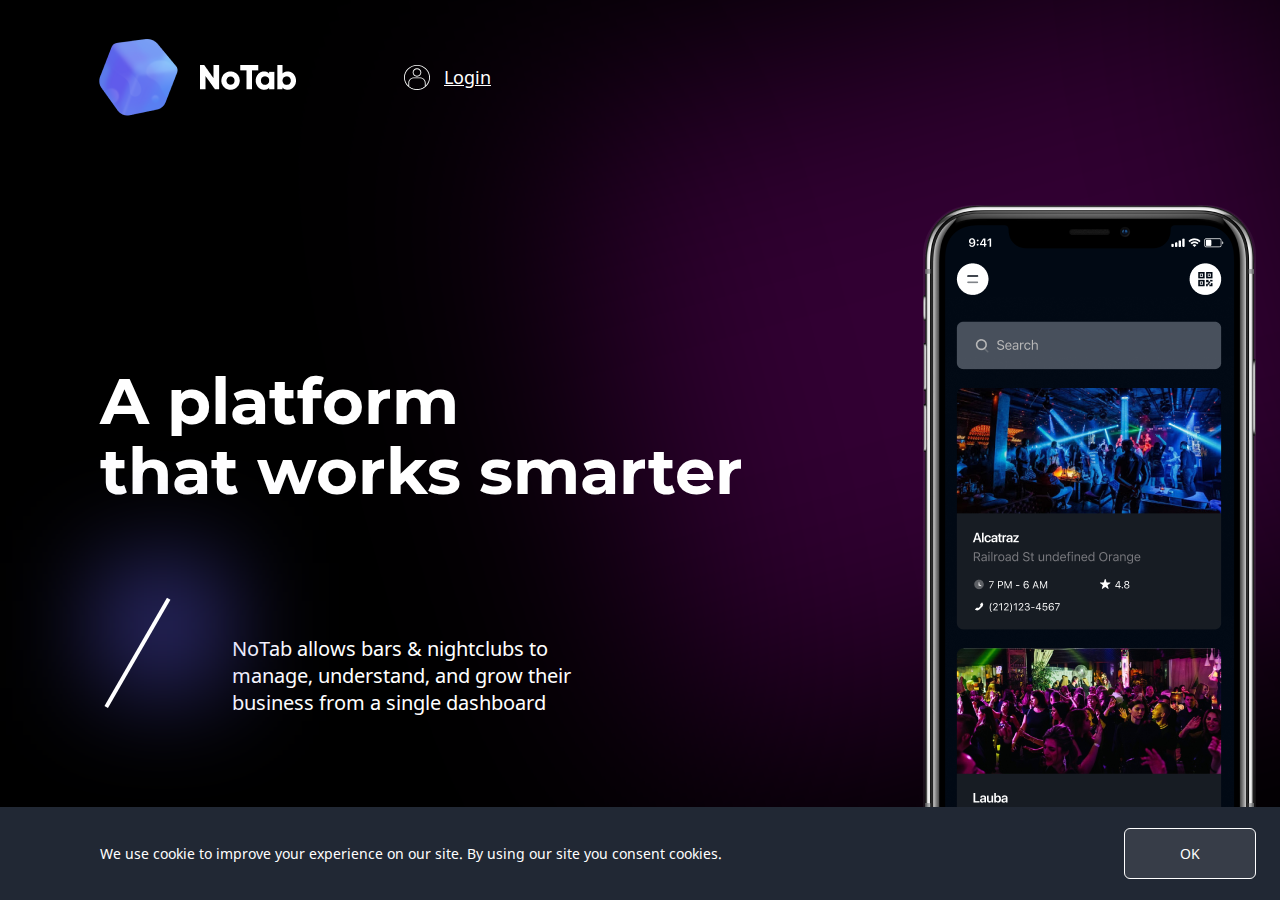
==== index.html @ 5186b023 "Add files via upload" ====
<!DOCTYPE html>
<!-- Должен быть ru, но по наполнению стоит стандарт en -->
<!-- Ещё весь макет кривой не понятная контеная облась и отступы не чётные -->
<!-- Ещё по хорошему сделать 404 но я не умею в gitPage её настраивать -->
<!-- Ну и прочие файлы типо robots htassec -->
<!-- Я не оставляю комменты это для показа знаний -->
<!-- комменты замедляют сайты -->
<!-- Комменты есть на гите в git commits -m -->
<html lang="en">
<head>
    <meta charset="UTF-8">
    <meta http-equiv="X-UA-Compatible" content="IE=edge">
    <meta name="viewport" content="width=device-width, initial-scale=1.0">
    <title>NoTab</title>
    <!-- Можно и пнг, а не ico но нужно рарешение на 32 на 32, а 125 на 125 -->
    <link type="image/x-icon" href="\source\image\FavIcon.png" rel="icon">
    <link rel="stylesheet" type="text/css" href="\source\css\normalize.css" />
    <link rel="stylesheet" type="text/css" href="\source\css\page.css" />
    <link rel="stylesheet" type="text/css" href="\source\css\header.css" />
    <link rel="stylesheet" type="text/css" href="\source\css\cookie.css" />
    <link rel="stylesheet" type="text/css" href="\source\css\presentation.css" />
    <link rel="stylesheet" type="text/css" href="\source\css\fonts.css" />
</head>
<body>
    <header>
        <!-- Вот тут косяк в макете либо их взять в один фрейм или написать текстом, а то не понятно что дожно быть-->
        <a class="header-logo" href="/">
            <img src="\source\image\Logo.png" alt="Logo">
            <img src="\source\image\NoTab.png" alt="Logo Name">
        </a>
        <div class="header-login">
            <svg width="26" height="25" viewBox="0 0 26 25" fill="none" xmlns="http://www.w3.org/2000/svg">
                <path d="M13.0018 0C5.82117 0 0 5.59437 0 12.4952C0 19.396 5.82117 24.9904 13.0018 24.9904C13.3935 24.9904 13.7837 24.9735 14.172 24.94C14.533 24.9088 14.8909 24.8613 15.246 24.8017L15.3825 24.7785C21.9843 23.5944 26.5618 17.7733 25.9443 11.3463C25.3268 4.91937 19.7176 0.00203372 13.0018 0V0ZM11.9572 24.1133H11.9265C11.5894 24.0846 11.2549 24.0413 10.9233 23.9857C10.9042 23.9825 10.8852 23.9805 10.8665 23.977C10.5423 23.9213 10.2215 23.8521 9.9039 23.7714L9.82708 23.7525C9.51727 23.6717 9.21085 23.578 8.90887 23.4739C8.87755 23.4631 8.84602 23.4535 8.8147 23.4423C8.51865 23.3378 8.22789 23.2207 7.94157 23.094C7.90602 23.0787 7.87047 23.0641 7.83491 23.0478C7.5541 22.9229 7.27878 22.7822 7.00876 22.6341C6.97067 22.6134 6.93216 22.5926 6.89406 22.5721C6.62827 22.423 6.36862 22.2632 6.11383 22.0944C6.07532 22.0685 6.03638 22.0435 5.99808 22.0177C5.74773 21.8471 5.50374 21.6659 5.26609 21.4763L5.2007 21.4214V17.9098C5.20388 15.3806 7.33634 13.3313 9.96802 13.3282H16.0355C18.6672 13.3313 20.7996 15.3806 20.8028 17.9098V21.4218L20.7453 21.468C20.503 21.6624 20.2543 21.8463 19.9989 22.0199C19.965 22.0427 19.9307 22.0645 19.8971 22.0869C19.6393 22.2589 19.3752 22.4208 19.1048 22.5729C19.0709 22.5918 19.0362 22.6097 19.0026 22.6284C18.7285 22.7783 18.4498 22.9199 18.1656 23.0474C18.1331 23.062 18.1003 23.0756 18.0672 23.0891C17.7786 23.217 17.4853 23.3347 17.1871 23.4401C17.1575 23.4507 17.1277 23.4598 17.1004 23.4698C16.7969 23.5743 16.4892 23.6689 16.1777 23.75L16.103 23.7679C15.7849 23.8487 15.4639 23.9182 15.1393 23.9741C15.1207 23.9774 15.1021 23.9796 15.0834 23.9825C14.7514 24.0382 14.4164 24.0815 14.0791 24.1104H14.0484C13.7018 24.1391 13.3549 24.1545 13.0039 24.1545C12.6528 24.1545 12.3032 24.1419 11.9572 24.1133ZM21.6696 20.6496V17.9098C21.666 14.9208 19.1456 12.4987 16.0355 12.4952H9.96802C6.85788 12.4987 4.33752 14.9208 4.33392 17.9098V20.6492C-0.333932 16.0707 -0.281874 8.72996 4.45031 4.21286C9.18249 -0.304042 16.821 -0.304042 21.5532 4.21286C26.2854 8.72996 26.3375 16.0707 21.6696 20.6492V20.6496Z" fill="white"/>
                <path d="M13.0016 3.33203C10.608 3.33203 8.66772 5.19675 8.66772 7.4971C8.66772 9.79744 10.608 11.6622 13.0016 11.6622C15.3952 11.6622 17.3356 9.79744 17.3356 7.4971C17.333 5.19777 15.3942 3.33447 13.0016 3.33203ZM13.0016 10.8291C11.0867 10.8291 9.53451 9.33741 9.53451 7.4971C9.53451 5.65678 11.0867 4.16504 13.0016 4.16504C14.9166 4.16504 16.4688 5.65678 16.4688 7.4971C16.4667 9.3364 14.9155 10.8271 13.0016 10.8291Z" fill="white"/>
            </svg>
            Login
        </div>
    </header>
    <main>
        <div class="presentation">
            <div class="presentation-left">
                <div class="presentation-left__title">
                    A platform<br> that works smarter
                </div>
                <div class="presentation-left__description">
                    NoTab allows bars & nightclubs to manage, understand, and grow their business from a single dashboard
                </div>
                <div class="presentation-left__glowstick">
                    <div class="presentation-left__glowstick-background"></div>
                </div>
            </div>
            <div class="presentation-right">
                <div class="presentation-right__background"></div>
                <img src="\source\image\presentationTel.png" alt="presentation Phone">
            </div>
        </div>
    </main>
    <footer>

    </footer>
    <div class="cookie">
        We use cookie to improve your experience on our site. By using our site you consent cookies.
        <div class="cookie-accept">
            OK
        </div> 
    </div>
    <script src="/source/js/script.js"></script>
</body>
</html>
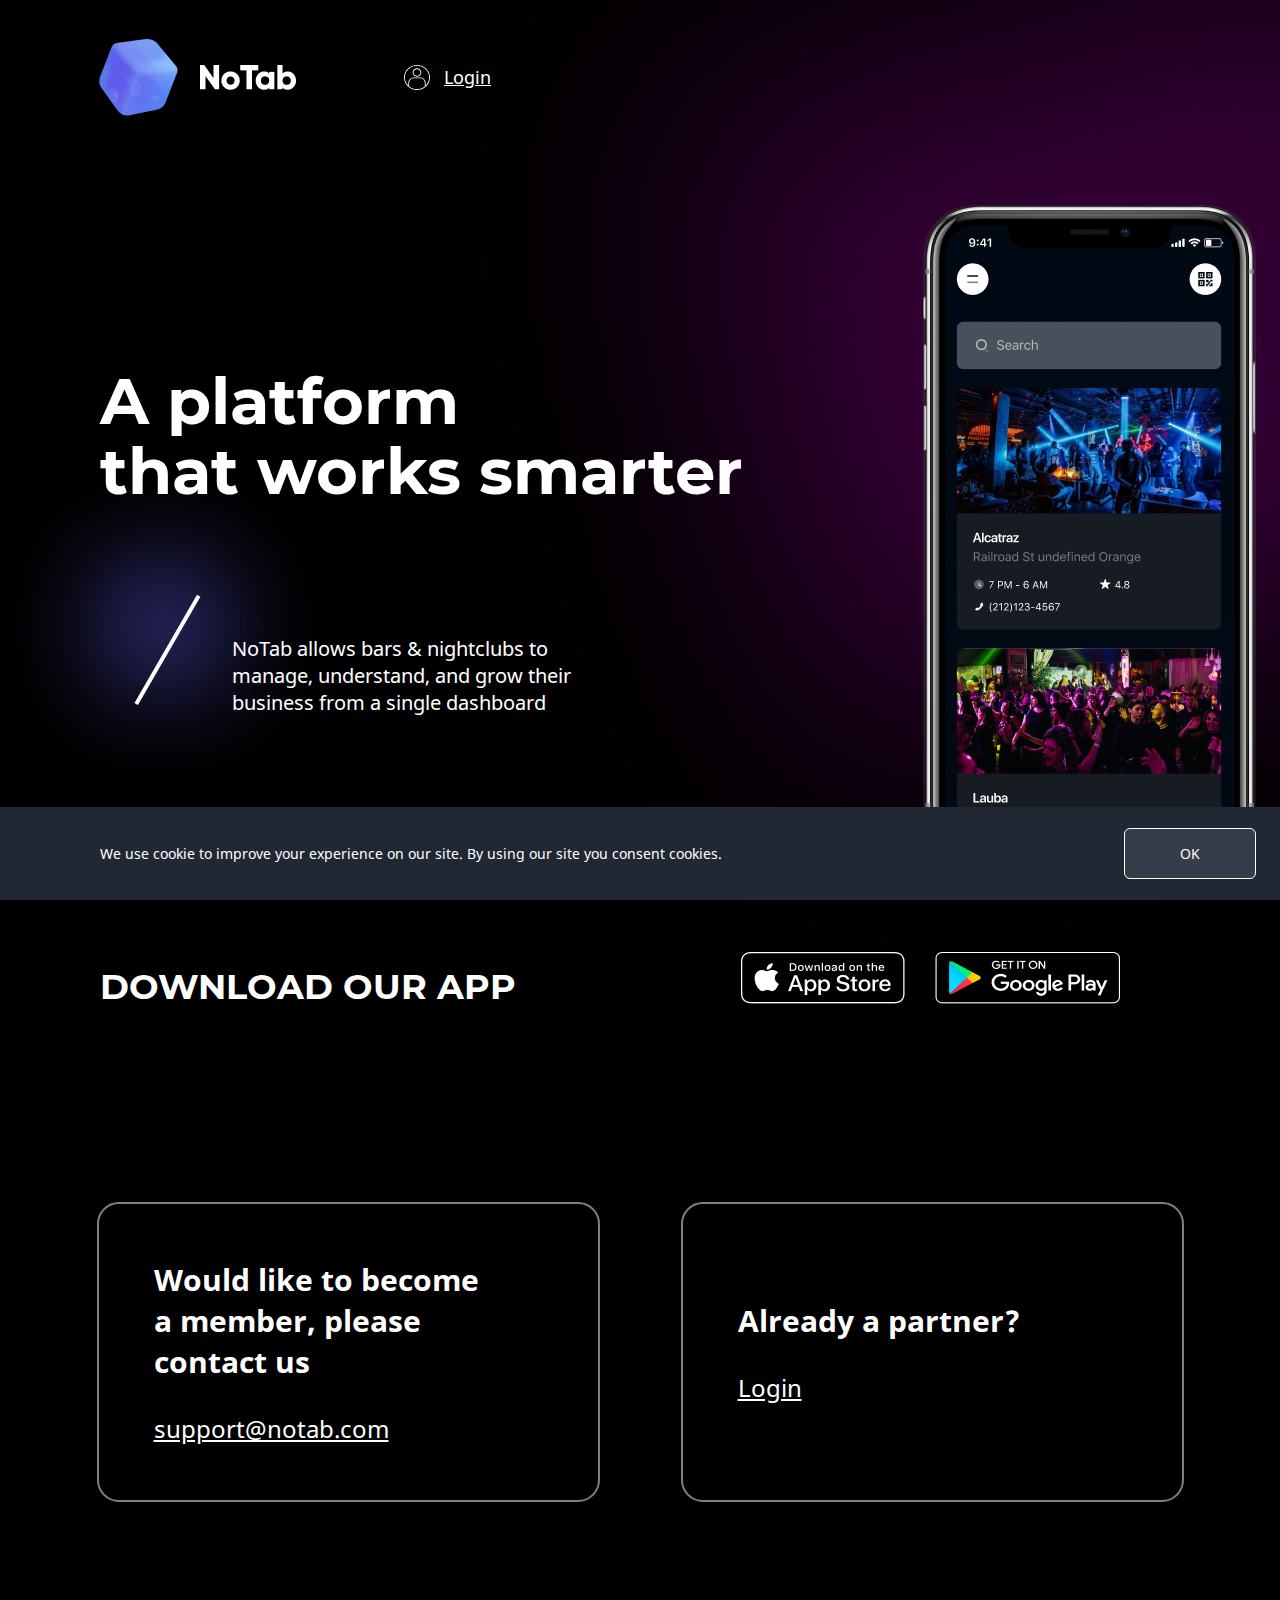
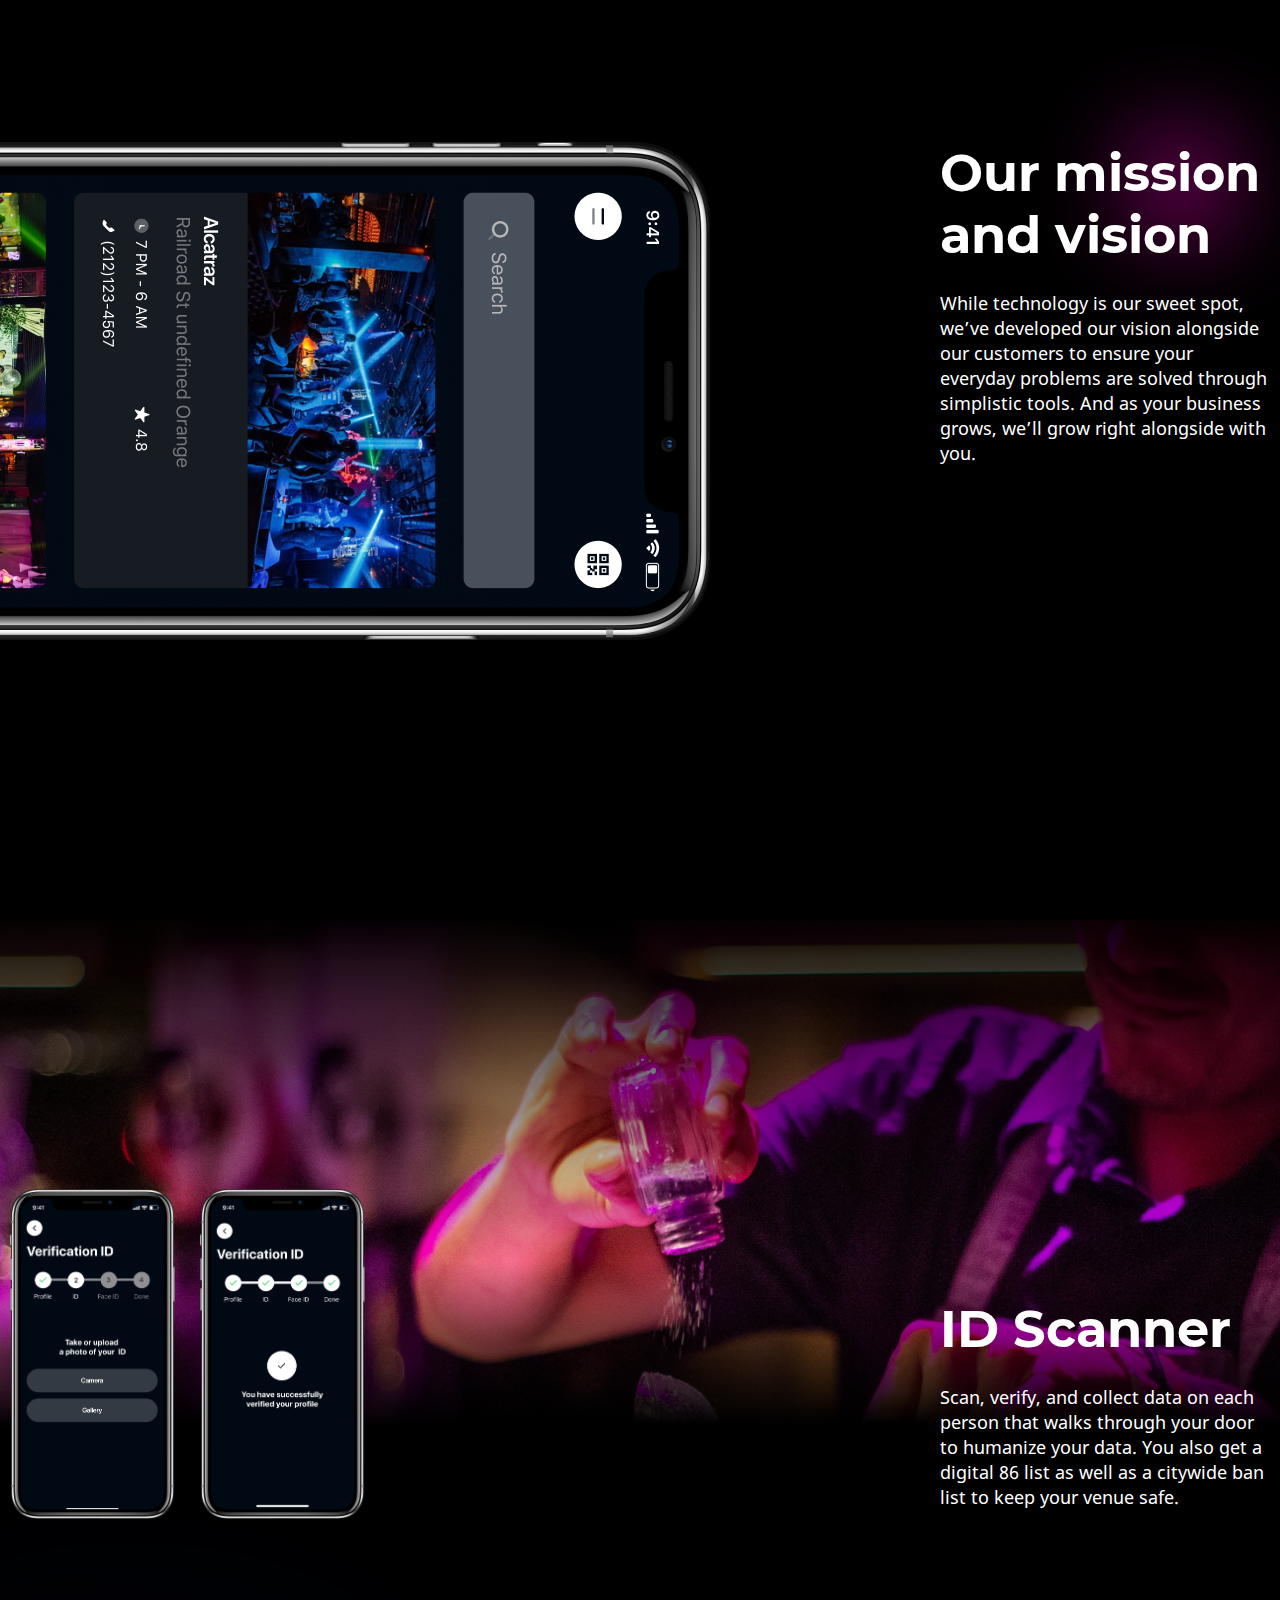
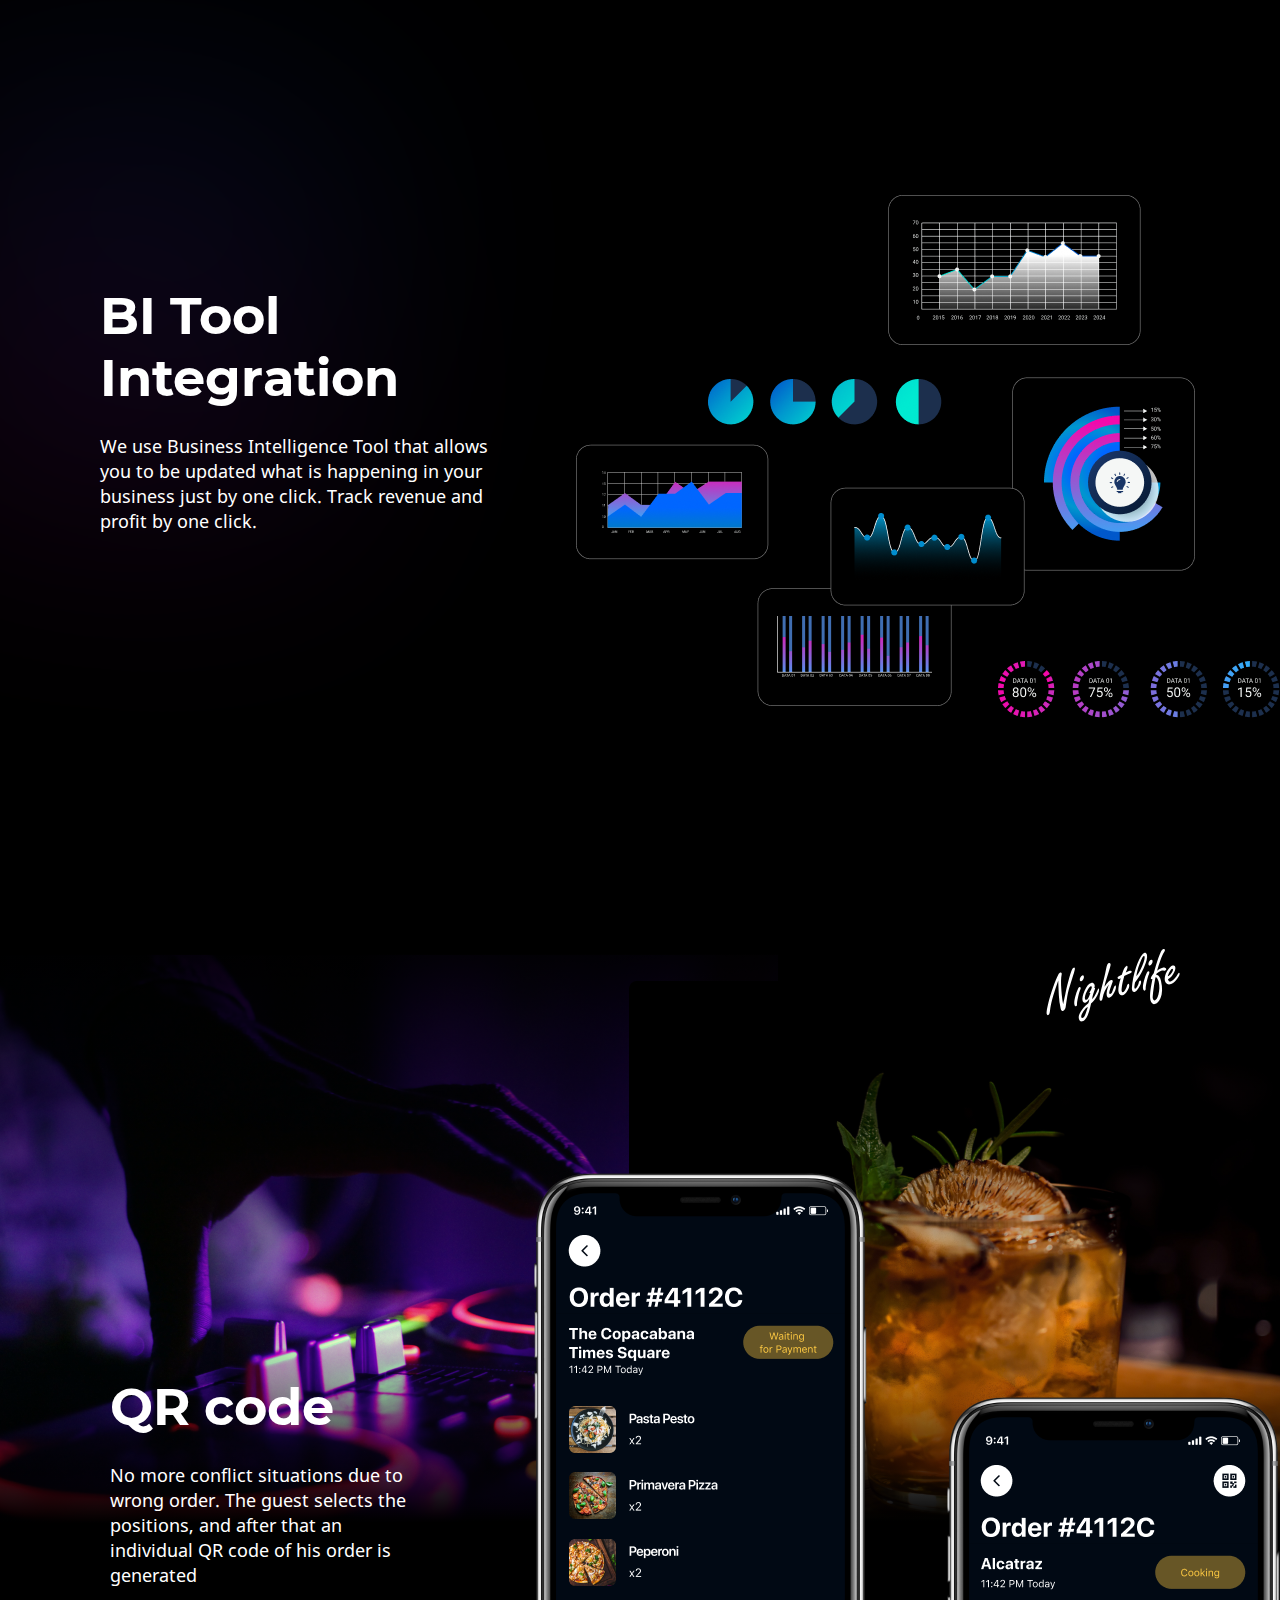
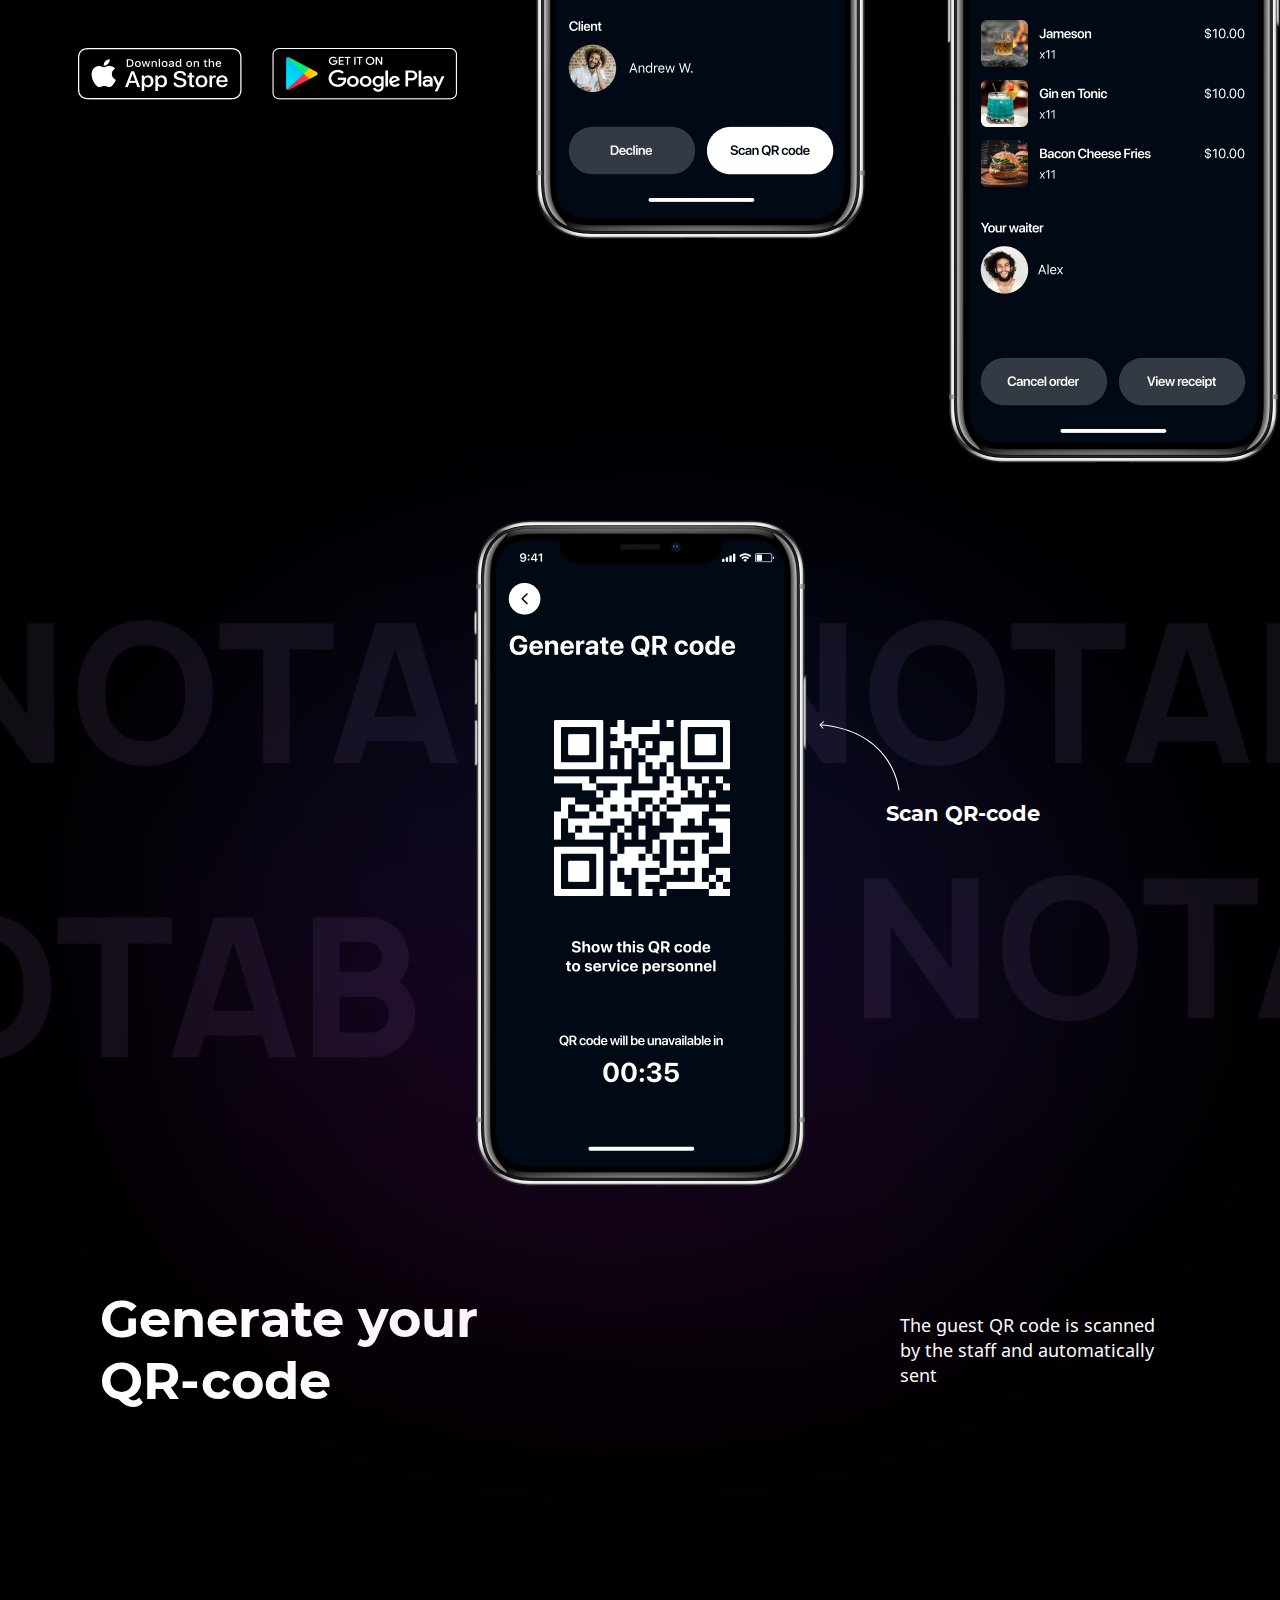
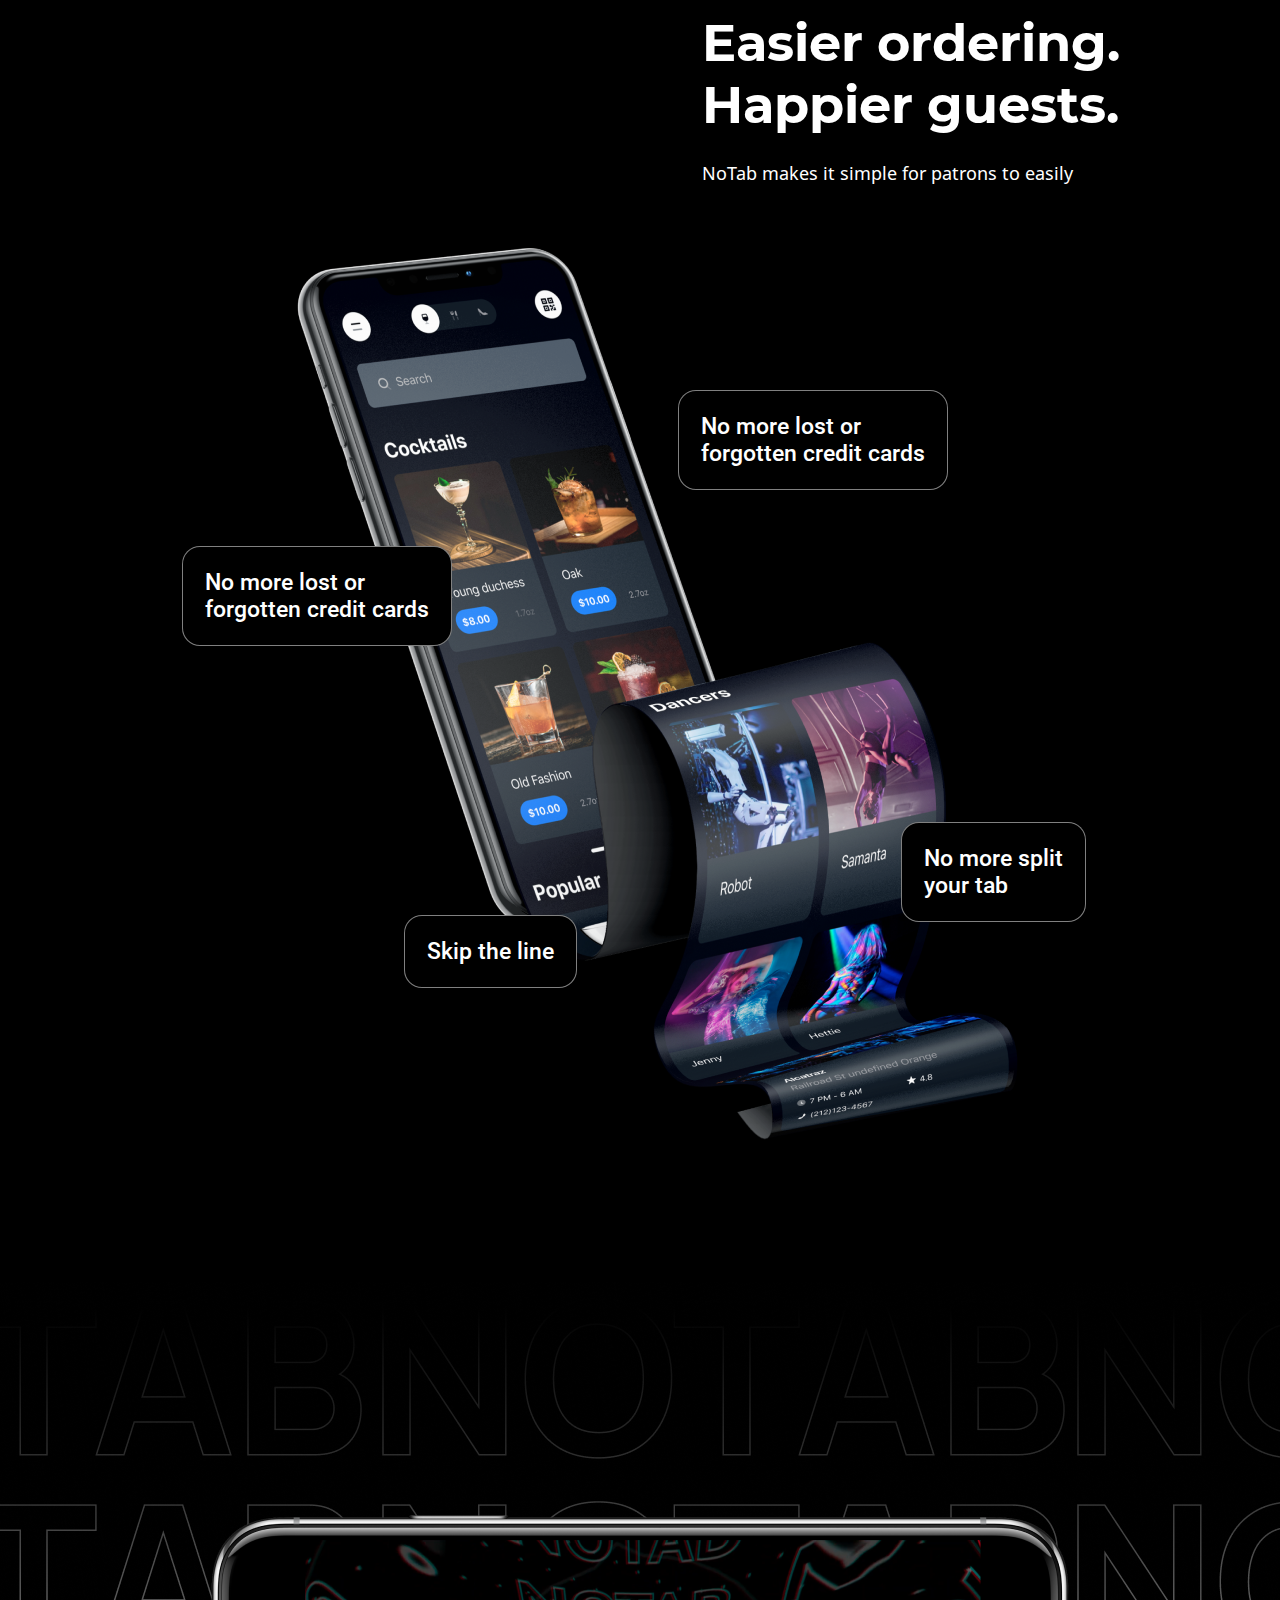
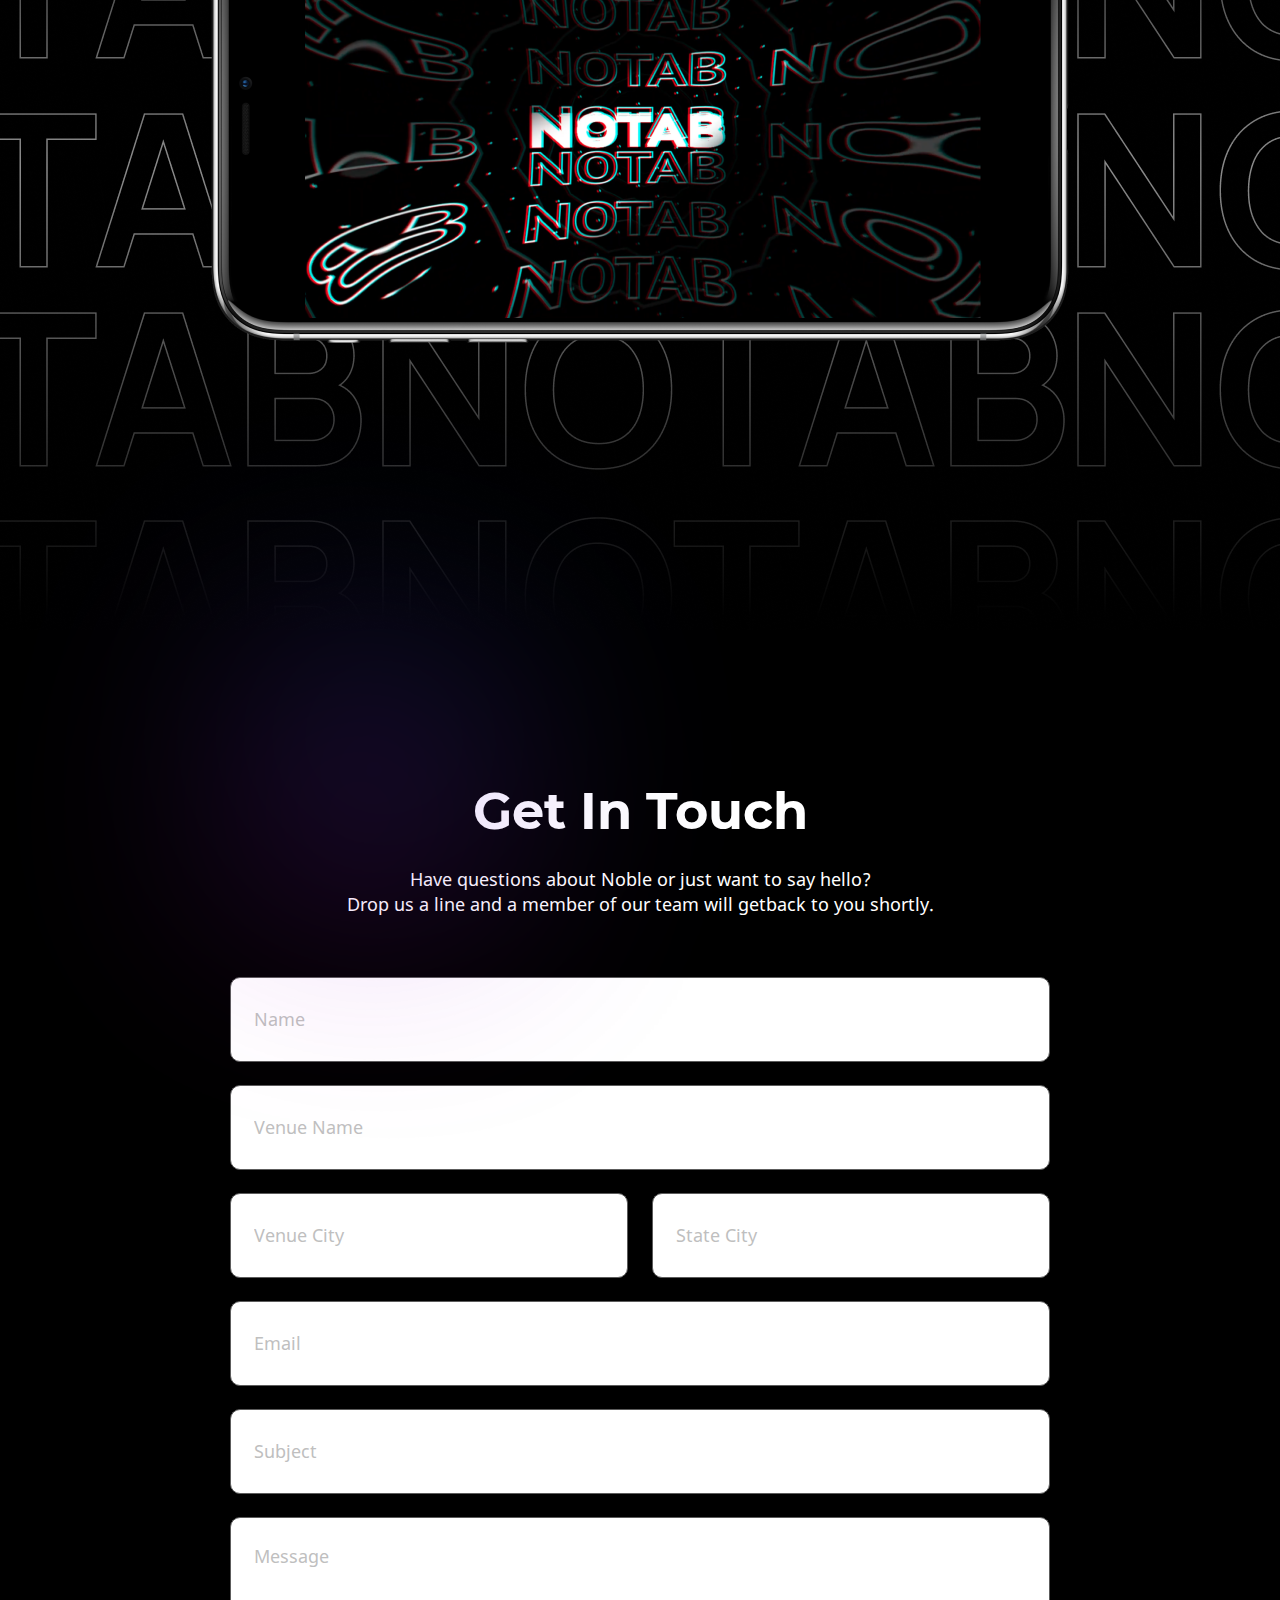
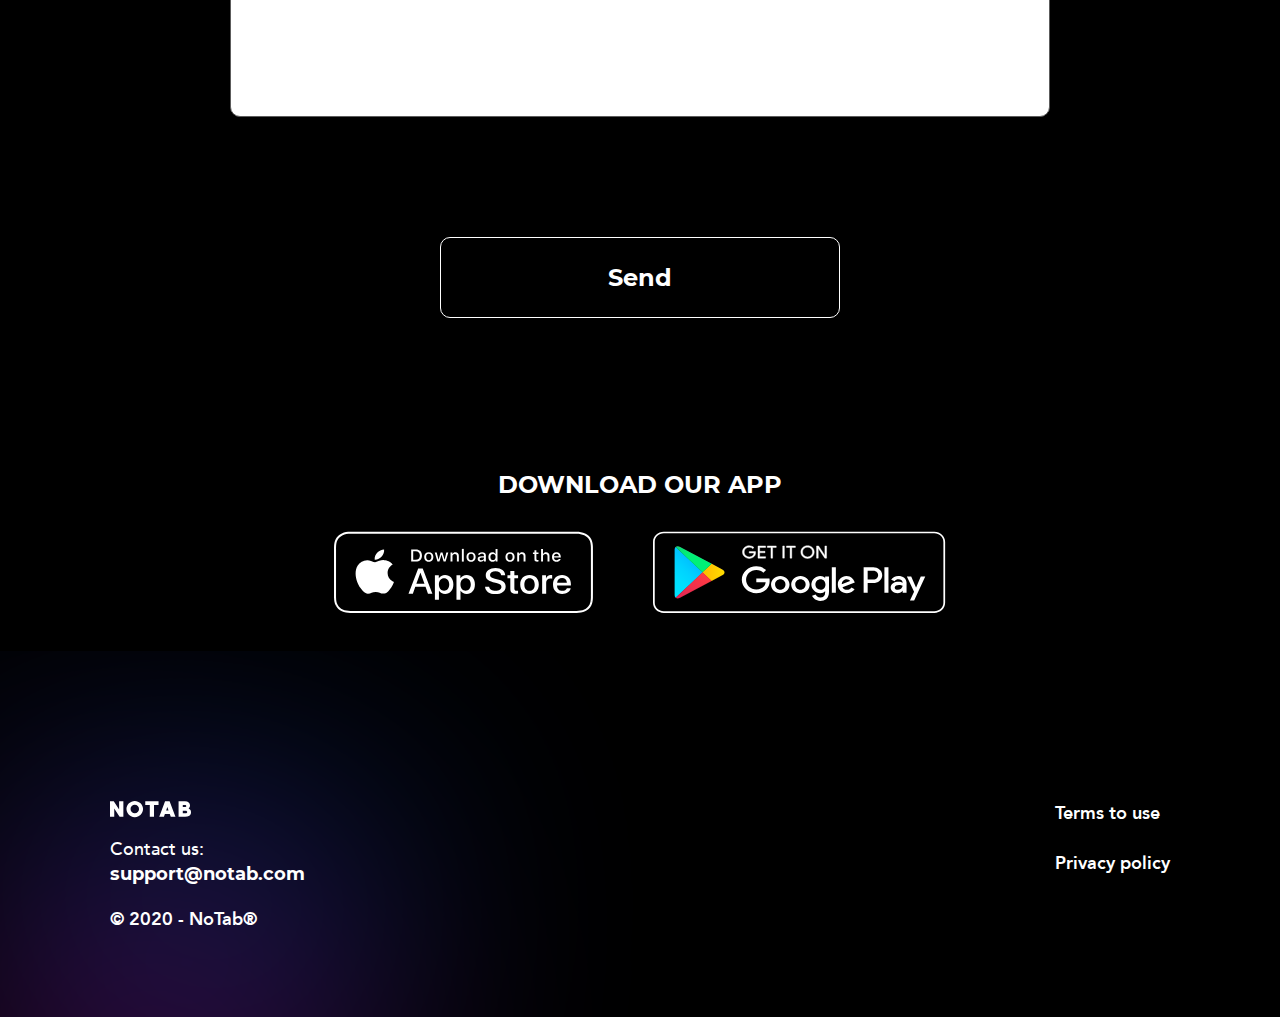
==== commit 2d1362d6: "Add files via upload" ====
--- a/index.html
+++ b/index.html
@@ -1,32 +1,36 @@
 <!DOCTYPE html>
-<!-- Должен быть ru, но по наполнению стоит стандарт en -->
-<!-- Ещё весь макет кривой не понятная контеная облась и отступы не чётные -->
-<!-- Ещё по хорошему сделать 404 но я не умею в gitPage её настраивать -->
-<!-- Ну и прочие файлы типо robots htassec -->
-<!-- Я не оставляю комменты это для показа знаний -->
-<!-- комменты замедляют сайты -->
-<!-- Комменты есть на гите в git commits -m -->
 <html lang="en">
 <head>
     <meta charset="UTF-8">
     <meta http-equiv="X-UA-Compatible" content="IE=edge">
     <meta name="viewport" content="width=device-width, initial-scale=1.0">
     <title>NoTab</title>
-    <!-- Можно и пнг, а не ico но нужно рарешение на 32 на 32, а 125 на 125 -->
-    <link type="image/x-icon" href="\source\image\FavIcon.png" rel="icon">
-    <link rel="stylesheet" type="text/css" href="\source\css\normalize.css" />
-    <link rel="stylesheet" type="text/css" href="\source\css\page.css" />
-    <link rel="stylesheet" type="text/css" href="\source\css\header.css" />
-    <link rel="stylesheet" type="text/css" href="\source\css\cookie.css" />
-    <link rel="stylesheet" type="text/css" href="\source\css\presentation.css" />
-    <link rel="stylesheet" type="text/css" href="\source\css\fonts.css" />
+    <link type="image/x-icon" href="/source/image/FavIcon.png" rel="icon">
+    <link rel="stylesheet" type="text/css" href="/source/css/normalize.css">
+    <link rel="stylesheet" type="text/css" href="/source/css/fonts.css">
+    <link rel="stylesheet" type="text/css" href="/source/css/page.css">
+    <link rel="stylesheet" type="text/css" href="/source/css/header.css">
+    <link rel="stylesheet" type="text/css" href="/source/css/presentation.css">
+    <link rel="stylesheet" type="text/css" href="/source/css/download.css">
+    <link rel="stylesheet" type="text/css" href="/source/css/cookie.css">
+    <link rel="stylesheet" type="text/css" href="/source/css/join.css">
+    <link rel="stylesheet" type="text/css" href="/source/css/mission.css">
+    <link rel="stylesheet" type="text/css" href="/source/css/scanner.css">
+    <link rel="stylesheet" type="text/css" href="/source/css/integration.css">
+    <link rel="stylesheet" type="text/css" href="/source/css/qrcode.css">
+    <link rel="stylesheet" type="text/css" href="/source/css/notab.css">
+    <link rel="stylesheet" type="text/css" href="/source/css/easing.css">
+    <link rel="stylesheet" type="text/css" href="/source/css/untouchable.css">
+    <link rel="stylesheet" type="text/css" href="/source/css/get.css">
+    <link rel="stylesheet" type="text/css" href="/source/css/application.css">
+    <link rel="stylesheet" type="text/css" href="/source/css/footer.css">
 </head>
 <body>
     <header>
-        <!-- Вот тут косяк в макете либо их взять в один фрейм или написать текстом, а то не понятно что дожно быть-->
         <a class="header-logo" href="/">
-            <img src="\source\image\Logo.png" alt="Logo">
-            <img src="\source\image\NoTab.png" alt="Logo Name">
+            <img src="/source/image/Logo.png" alt="Logo">
+            <img src="/source/image/NoTab.png" alt="Logo Name">
+            <span style="display: none;">notab</span>
         </a>
         <div class="header-login">
             <svg width="26" height="25" viewBox="0 0 26 25" fill="none" xmlns="http://www.w3.org/2000/svg">
@@ -50,13 +54,303 @@
                 </div>
             </div>
             <div class="presentation-right">
-                <div class="presentation-right__background"></div>
-                <img src="\source\image\presentationTel.png" alt="presentation Phone">
+                <img src="/source/image/presentationTel.png" alt="presentation Phone">
+            </div>
+        </div>
+        <div class="download">
+            <div class="download-title">
+                DOWNLOAD OUR APP
+            </div>
+            <div class="download-container">
+                <a href="https://play.google.com/store/apps/details?id=info.vetna.app" target="_blank">
+                    <img src="/source/image/AppStore.png" alt="AppStore">
+                </a>
+                <a href="https://apps.apple.com/ruapp%D0%B2%D0%B5%D1%82%D0%BD%D0%B0-%D1%82%D0%BE%D0%B2%D0%B0%D1%80%D1%8B-%D0%B4%D0%BB%D1%8F-%D0%B6%D0%B8%D0%B2%D0%BE%D1%82%D0%BD%D1%8B%D1%85/id1486326793" target="_blank">
+                    <img src="/source/image/PlayMarket.png" alt="AppStore">
+                </a>
+            </div>
+        </div>
+        <div class="join">
+            <div class="join-container">
+                <div class="join-container__title">
+                    Would like to become
+                    a member, please contact us
+                </div>
+                <a href="mailto:support@notab.com" class="join-container__link">
+                    support@notab.com
+                </a>
+            </div>
+            <div class="join-container">
+                <div class="join-container__title">
+                    Already a partner? 
+                </div>
+                <div class="join-container__link join-container__link-login">
+                    Login
+                </div>
+            </div>
+        </div>
+        <div class="mission">
+            <img src="/source/image/missionPhone.png" alt="mission phone">
+            <div class="mission-title">
+                Our mission and vision
+                <span>
+                    While technology is our sweet spot, we’ve developed our vision alongside our customers to ensure your everyday problems are solved through simplistic tools. And as your business grows, we’ll grow right alongside with you. 
+                </span>
+            </div>
+        </div>
+        <div class="scanner">
+            <div class="scanner-background"></div>
+            <div class="scanner-title">
+                ID Scanner
+                <span>
+                    Scan, verify, and collect data on each person that walks through your door to humanize your data. You also get a digital 86 list as well as a citywide ban list to keep your venue safe.
+                </span>
+            </div>
+            <img class="scanner-image__one" src="/source/image/scannerPhoneOne.png" alt="scanner phone one">
+            <img class="scanner-image__two" src="/source/image/scannerPhoneTwo.png" alt="scanner phone two">
+        </div>
+        <div class="integration">
+            <div class="integration-title">
+                BI Tool Integration
+                <span>
+                    We use Business Intelligence Tool that allows you to be updated what is happening in your business just by one click. Track revenue and profit by one click.
+                </span>
+            </div>
+            <img class="integration-container-image" src="/source/image/integration.png" alt="integration">
+        </div>
+        <div class="qrcode">
+            <div class="qrcode-background-left"></div>
+            <div class="qrcode-background-right"></div>
+            <svg class="qrcode-nightlite" width="134" height="74" viewBox="0 0 134 74" fill="none" xmlns="http://www.w3.org/2000/svg">
+                <path d="M28.9107 20.5258C29.0246 21.0254 28.6526 22.6869 27.7948 25.5103C27.6232 26.075 26.6924 28.9901 25.0024 34.2556C23.777 38.1013 22.9565 40.8411 22.5407 42.475C22.0504 44.2761 21.5961 46.4819 21.1777 49.0925C20.6642 52.438 20.1506 55.7835 19.6371 59.129C19.3847 60.1626 19.0065 61.0559 18.5025 61.809C18.026 62.5183 17.5023 62.938 16.9314 63.0682C16.4675 63.174 16.018 63.0137 15.5829 62.5873C15.1835 62.1529 14.8577 61.3825 14.6055 60.2763C13.678 56.2082 13.0819 51.783 12.8174 47.0007C12.5804 42.1745 12.3929 37.3183 12.2548 32.4321C10.2681 37.8779 8.59094 42.9528 7.22338 47.6568C5.7976 52.5992 4.83764 56.7035 4.3435 59.9695C4.18378 61.2448 4.01999 62.5021 3.85214 63.7417C3.49831 65.812 2.87533 66.9488 1.98321 67.1522C1.31648 67.1916 0.893611 66.8188 0.714611 66.0337C0.429837 64.7848 0.665055 62.4412 1.42026 59.0031C1.72272 57.6953 2.02517 56.3875 2.32763 55.0797C3.39529 50.7069 4.95881 45.5453 7.01821 39.5949C9.17153 33.3979 10.9125 29.0968 12.2411 26.6916C12.9523 25.3657 13.647 24.6255 14.325 24.4709C15.0744 24.3 15.5386 24.6071 15.7176 25.3922C15.7908 25.7134 15.7845 26.0151 15.6987 26.2974C14.9517 29.7713 14.8418 35.0519 15.3691 42.1393C15.8145 48.0442 16.4277 52.7094 17.2088 56.1352C17.3785 55.2331 17.8022 53.2219 18.4797 50.1018C19.0571 47.5301 19.4767 45.5011 19.7384 44.0149C20.3077 41.4075 20.8155 39.1895 21.262 37.3608C21.7974 35.099 22.4154 32.7057 23.1161 30.1809C23.8525 27.648 24.5801 25.3235 25.2989 23.2076C26.0096 21.0559 26.8467 19.8703 27.8102 19.6506C28.373 19.4847 28.7398 19.7765 28.9107 20.5258Z" fill="white"/>
+                <path d="M37.886 28.4462C38.0812 29.3027 37.8386 30.2965 37.158 31.4277C36.505 32.5151 35.8573 33.132 35.215 33.2785C34.4656 33.4493 33.9892 33.0887 33.7858 32.1966C33.5987 31.3758 33.8276 30.4039 34.4724 29.2809C35.1173 28.1578 35.7609 27.523 36.4033 27.3766C37.1883 27.1976 37.6826 27.5541 37.886 28.4462ZM34.6671 39.7664C34.7892 40.3017 34.6833 40.9077 34.3496 41.5844C33.6465 42.946 32.8979 45.4254 32.1039 49.0225C31.3017 52.584 30.9319 54.9958 30.9944 56.2579C31.057 57.52 30.7054 58.2008 29.9398 58.3003C29.6543 58.3654 29.3597 58.2261 29.0561 57.8824C28.7525 57.5387 28.5478 57.1349 28.442 56.671C28.0352 54.8867 28.2946 52.2373 29.2201 48.7228C30.0015 45.7291 31.0103 42.9089 32.2462 40.2621C32.3758 40.0073 32.5411 39.7444 32.7421 39.4733C32.9787 39.1941 33.2577 39.0179 33.5788 38.9447C34.166 38.8858 34.5288 39.1598 34.6671 39.7664Z" fill="white"/>
+                <path d="M52.9949 41.2185C53.2797 42.4675 52.7449 44.4852 51.3907 47.2716C49.8047 50.5238 47.692 53.2766 45.0525 55.5302C44.4413 58.4475 43.8257 60.9341 43.2058 62.99C42.3092 65.9724 41.3828 68.2483 40.4267 69.8177C39.1952 71.8254 37.7944 73.0082 36.2242 73.3662C34.4757 73.7649 33.3451 72.8401 32.8325 70.592C32.4176 68.7721 33.0697 66.4461 34.789 63.614C36.5083 60.7819 39.012 58.0149 42.3001 55.3131C42.6758 54.3265 42.9218 53.5947 43.0383 53.1177C43.2324 52.3226 43.2685 51.6574 43.1464 51.1222C42.5566 52.1576 41.9359 52.9749 41.2841 53.5739C40.6243 54.1373 39.9553 54.4963 39.2773 54.6509C37.8499 54.9764 36.9409 54.2827 36.5504 52.5698C36.0378 50.3217 36.7282 47.0109 38.6216 42.6375C40.6446 38.0093 42.8337 35.4267 45.1889 34.8897C46.0453 34.6945 46.7844 34.8075 47.406 35.2289C48.0276 35.6502 48.428 36.2534 48.607 37.0385C48.729 37.5738 48.7537 38.0937 48.681 38.5983C48.6359 39.059 48.4741 39.584 48.1955 40.173C48.8021 40.0347 49.1063 40.1343 49.1082 40.4717C48.3731 42.5163 47.7166 44.4116 47.1387 46.1576C46.4668 48.1502 46.1784 49.849 46.2735 51.2538C47.7485 49.491 48.9688 47.5985 49.9343 45.5765C50.7232 43.9326 51.508 42.2708 52.2888 40.5912C52.6456 40.5098 52.881 40.7189 52.9949 41.2185ZM45.8122 38.8582C45.682 38.2873 45.3315 38.0669 44.7605 38.1971C43.7613 38.4249 42.4785 40.1251 40.9119 43.2978C39.2433 46.6814 38.5962 49.194 38.9705 50.8355C39.1576 51.6563 39.5723 51.9934 40.2146 51.8469C40.857 51.7005 41.499 51.1412 42.1407 50.169C42.9008 49.0572 43.6556 47.3459 44.4051 45.0353C43.7741 45.0665 43.4382 44.993 43.3975 44.8145C43.822 44.042 44.27 43.2078 44.7415 42.312C45.2405 41.3724 45.5846 40.4117 45.7737 39.4301L45.8122 38.8582ZM41.8256 58.9125C40.5767 59.1973 39.1079 60.6584 37.4193 63.2958C35.7032 65.977 34.9875 67.9421 35.2723 69.1911C35.3374 69.4765 35.5192 69.6979 35.8178 69.855C36.1164 70.0122 36.4263 70.0541 36.7475 69.9809C37.711 69.7612 38.6501 68.3646 39.5649 65.791C40.3144 63.4803 41.068 61.1875 41.8256 58.9125Z" fill="white"/>
+                <path d="M69.8717 37.8773C70.2053 39.3403 69.699 41.4829 68.3529 44.305C66.8496 47.4257 65.1344 49.2058 63.2074 49.6451C62.5651 49.7916 62.0346 49.6873 61.6158 49.3323C61.2245 48.9335 60.9434 48.3594 60.7726 47.6101C60.4878 46.3611 60.5483 44.7331 60.9541 42.726C61.3599 40.719 62.0074 38.6193 62.8965 36.4269C59.525 40.5743 57.4419 45.1035 56.6472 50.0147C56.3547 51.6956 55.8338 52.6215 55.0844 52.7924C54.2993 52.9714 53.797 52.5791 53.5773 51.6157C53.3901 50.7949 53.59 48.8724 54.1767 45.848C54.6715 43.4077 55.1971 41.1856 55.7538 39.1817C57.2848 33.8774 58.7689 27.6265 60.2061 20.429C60.8705 17.0866 61.738 15.2934 62.8085 15.0493C63.772 14.8296 64.3636 15.2015 64.5833 16.165C64.7297 16.8073 64.323 18.6456 63.3631 21.68C62.4389 24.7062 61.4968 27.7365 60.5369 30.7709C59.3942 34.4851 58.722 37.1347 58.5203 38.7199C59.8151 36.6603 61.1101 35.0136 62.4055 33.7797C63.4836 32.7456 64.4152 32.139 65.2002 31.96C66.0567 31.7647 66.5663 32.0239 66.729 32.7376C66.7778 32.9517 66.7618 33.2932 66.681 33.7621C65.6529 36.6619 64.8887 38.8257 64.3884 40.2537C63.4899 42.8987 63.122 44.578 63.2847 45.2917C63.3986 45.7913 63.6875 45.9882 64.1514 45.8824C64.9008 45.7115 65.5194 45.2139 66.0071 44.3894C66.0622 44.3018 66.7018 42.5793 67.9259 39.2219C68.3648 38.1833 68.8341 37.6071 69.3336 37.4932C69.6191 37.4281 69.7985 37.5561 69.8717 37.8773Z" fill="white"/>
+                <path d="M85.6282 23.248C85.9906 24.1789 85.3755 24.9386 83.7828 25.5269C81.0175 26.5704 79.1801 27.4023 78.2704 28.0226C77.1489 31.9948 76.3718 35.4192 75.939 38.2958C75.5708 40.6321 75.5006 42.2999 75.7284 43.2991C75.9074 44.0841 76.3002 44.4075 76.9068 44.2692C77.6205 44.1065 78.4141 43.3061 79.2875 41.8682C80.1885 40.3864 80.8387 38.7928 81.2382 37.0875C81.3772 36.3801 81.6609 35.9776 82.0891 35.88C82.6438 35.6784 83.0025 35.9345 83.1652 36.6482C83.5069 38.1469 82.9227 40.1947 81.4125 42.7914C79.9299 45.3443 78.3679 46.8079 76.7264 47.1821C75.8343 47.3855 74.9897 47.2215 74.1928 46.6899C73.3959 46.1584 72.8673 45.3216 72.6069 44.1797C72.2164 42.4669 72.3242 40.0585 72.9304 36.9546C73.3863 34.6734 73.9971 32.4131 74.7629 30.1738C74.0786 30.6301 73.5402 30.9031 73.1477 30.9926C72.3269 31.1797 71.8189 30.845 71.6236 29.9886C71.469 29.3106 71.8628 28.7328 72.8051 28.2552C73.783 27.7694 74.7787 27.2796 75.7923 26.7857C76.9175 23.4885 77.8122 21.2385 78.4765 20.0359C79.1327 18.7977 79.8176 18.0972 80.5313 17.9345C81.0503 17.741 81.3912 18.0012 81.5539 18.7149C81.6841 19.2858 81.4925 20.1742 80.979 21.3799C80.2227 23.1666 79.7919 24.2408 79.6867 24.6027C80.4943 24.1933 81.2387 23.8359 81.9198 23.5304C82.601 23.2249 83.2449 23.003 83.8515 22.8647C84.9221 22.6206 85.5143 22.7484 85.6282 23.248Z" fill="white"/>
+                <path d="M100.966 6.85577C101.601 9.63918 100.496 14.0956 97.6518 20.2249C95.0859 25.7652 92.204 30.4954 89.0059 34.4155C88.4336 37.1738 88.245 38.9811 88.4403 39.8376C88.5868 40.4799 88.8206 40.7644 89.1417 40.6912C89.7484 40.5529 90.494 39.7072 91.3787 38.154C92.2909 36.557 92.7994 35.1648 92.904 33.9772C93.0624 33.1903 93.3736 32.7439 93.8375 32.6381C94.0873 32.5812 94.3258 32.6394 94.553 32.8128C94.8078 32.9424 94.9759 33.1857 95.0573 33.5425C95.3502 34.8272 94.6426 36.8279 92.9346 39.5449C91.2266 42.2618 89.7839 43.7545 88.6063 44.023C87.2859 44.324 86.4264 43.6003 86.0277 41.8517C85.922 41.3878 85.8769 40.7787 85.8926 40.0243C86.2968 33.4002 87.6686 26.5743 90.0079 19.5465C92.195 13.0039 94.4371 8.51344 96.7342 6.07516C97.441 5.38843 98.0621 4.98405 98.5974 4.86201C99.1683 4.73182 99.6673 4.86207 100.094 5.25274C100.513 5.60773 100.804 6.14208 100.966 6.85577ZM98.6 8.57786C98.486 8.07828 98.2328 7.87323 97.8403 7.96273C96.9482 8.16614 95.5532 10.7741 93.6554 15.7867C91.7494 20.7636 90.6411 24.958 90.3304 28.3699C92.4684 25.8928 94.4832 22.2988 96.3748 17.588C98.2 13.08 98.9417 10.0766 98.6 8.57786Z" fill="white"/>
+                <path d="M106.572 12.7853C106.767 13.6417 106.525 14.6356 105.844 15.7668C105.191 16.8542 104.543 17.4711 103.901 17.6175C103.152 17.7884 102.675 17.4278 102.472 16.5357C102.285 15.7149 102.514 14.743 103.159 13.6199C103.803 12.4969 104.447 11.8621 105.089 11.7156C105.874 11.5366 106.369 11.8932 106.572 12.7853ZM103.353 24.1055C103.475 24.6407 103.369 25.2467 103.036 25.9235C102.333 27.2851 101.584 29.7644 100.79 33.3616C99.9878 36.9231 99.618 39.3349 99.6805 40.597C99.743 41.8591 99.3915 42.5399 98.6258 42.6394C98.3404 42.7045 98.0458 42.5652 97.7422 42.2214C97.4386 41.8777 97.2339 41.4739 97.1281 41.01C96.7213 39.2258 96.9807 36.5764 97.9062 33.0619C98.6876 30.0682 99.6963 27.248 100.932 24.6011C101.062 24.3464 101.227 24.0834 101.428 23.8124C101.665 23.5332 101.944 23.357 102.265 23.2837C102.852 23.2249 103.215 23.4988 103.353 24.1055Z" fill="white"/>
+                <path d="M118.912 1.80675C119.034 2.34202 118.847 3.00405 118.351 3.79282C117.139 5.72095 115.833 8.55276 114.432 12.2883C113.032 16.0237 111.929 19.5035 111.125 22.7276C111.955 22.0878 112.748 21.5316 113.504 21.059C114.691 20.3379 115.766 19.8675 116.73 19.6478C117.55 19.4607 118.291 19.4983 118.952 19.7606C119.648 20.0148 120.097 20.4193 120.298 20.974C120.371 21.2951 120.213 21.6692 119.822 22.0961C119.467 22.5149 119.093 22.769 118.701 22.8585C118.558 22.8911 118.067 22.7965 117.228 22.5749C116.787 22.4503 116.352 22.4368 115.924 22.5344C115.246 22.689 114.214 23.1869 112.83 24.0283C111.437 24.8339 110.429 25.6831 109.807 26.5757C111.189 26.7111 112.35 27.4411 113.29 28.7658C114.067 29.8652 114.642 31.2356 115.016 32.8771C116.619 39.907 116.432 45.6744 114.456 50.1793C112.947 53.6017 111.014 55.5815 108.659 56.1185C107.803 56.3137 106.969 56.0345 106.159 55.2807C105.322 54.5707 104.752 53.5555 104.451 52.2352C104.199 51.129 104.06 49.9407 104.033 48.6705C104.014 47.436 104.068 46.1097 104.196 44.6917C104.435 42.1219 104.978 38.6571 105.824 34.2974C106.171 32.5288 106.346 31.4004 106.347 30.9121C106.212 30.9803 106.038 31.0389 105.824 31.0877C105.253 31.2179 104.923 31.0867 104.833 30.6942C104.727 30.2303 104.938 29.5066 105.464 28.5231C105.991 27.5396 106.741 26.4676 107.715 25.307C108.657 21.8638 109.372 19.3171 109.859 17.6669C110.661 14.9312 111.52 12.2765 112.435 9.7029C113.377 7.08549 114.275 4.92884 115.127 3.23295C115.433 2.60004 115.807 2.10174 116.25 1.73804C116.684 1.33865 117.116 1.09014 117.544 0.992501C118.293 0.821636 118.749 1.09306 118.912 1.80675ZM112.705 33.8546C112.404 32.5342 111.991 31.4646 111.467 30.6457C110.942 29.8268 110.298 29.3917 109.536 29.3403C108.981 31.6817 108.319 35.5302 107.551 40.8859C106.818 46.2335 106.562 49.389 106.781 50.3525C106.96 51.1376 107.237 51.6938 107.612 52.0213C107.995 52.3844 108.365 52.5253 108.722 52.4439C110.185 52.1103 111.425 50.1384 112.441 46.5281C113.61 42.4326 113.698 38.2081 112.705 33.8546Z" fill="white"/>
+                <path d="M133.597 25.3183C133.881 26.5673 132.961 28.5415 130.836 31.2408C128.566 34.1236 126.324 35.8172 124.112 36.3217C123.005 36.5739 121.93 36.3873 120.887 35.7618C119.871 35.0925 119.224 34.1512 118.948 32.9379C118.598 31.4035 118.679 29.6205 119.192 27.5891C119.619 25.8399 120.223 24.3697 121.002 23.1784C122.088 21.3542 123.097 20.0167 124.029 19.166C124.953 18.2796 125.772 17.755 126.486 17.5923C127.164 17.4377 127.766 17.5257 128.291 17.8563C128.817 18.1869 129.149 18.6555 129.288 19.2621C129.548 20.404 129.255 21.9162 128.408 23.7986C127.792 25.2153 127.005 26.5397 126.047 27.7717C125.634 28.429 124.985 29.1213 124.1 29.8487C123.467 30.3683 122.756 30.8685 121.964 31.3492C122.159 32.2057 122.484 32.8073 122.939 33.1542C123.421 33.4572 124.001 33.5314 124.679 33.3768C125.785 33.1246 127.019 32.2801 128.381 30.8435C129.778 29.3986 130.931 27.7845 131.838 26.0009C132.254 25.1927 132.605 24.7561 132.891 24.691C133.247 24.6096 133.483 24.8188 133.597 25.3183ZM126.953 21.3711C126.855 20.9429 126.584 20.7419 126.14 20.7682C125.569 20.8983 124.98 21.4455 124.374 22.4095C123.898 23.1188 123.385 24.0804 122.836 25.2942C122.314 26.4643 121.943 27.4687 121.721 28.3076C122.899 28.0391 124.118 27.0478 125.379 25.3338C126.64 23.6198 127.165 22.2989 126.953 21.3711Z" fill="white"/>
+            </svg>
+            <div class="qrcode-container">
+                <div class="qrcode-container__information">
+                    <div class="qrcode-container__information-title">
+                        QR code
+                        <span>
+                            No more conflict situations due to wrong order. The guest selects the positions, and after that an individual QR code of his order is generated
+                        </span>
+                    </div>
+                    <div class="qrcode-container__information-app">
+                        <a href="https://play.google.com/store/apps/details?id=info.vetna.app" target="_blank">
+                            <img src="/source/image/AppStore.png" alt="AppStore">
+                        </a>
+                        <a href="https://apps.apple.com/ruapp%D0%B2%D0%B5%D1%82%D0%BD%D0%B0-%D1%82%D0%BE%D0%B2%D0%B0%D1%80%D1%8B-%D0%B4%D0%BB%D1%8F-%D0%B6%D0%B8%D0%B2%D0%BE%D1%82%D0%BD%D1%8B%D1%85/id1486326793" target="_blank">
+                            <img src="/source/image/PlayMarket.png" alt="AppStore">
+                        </a>
+                    </div>
+                </div>
+                <div class="qrcode-container__phone">
+                    <img src="/source/image/qrcodePhoneOne.png" alt="qr code phone one">
+                    <img src="/source/image/qrcodePhoneTwo.png" alt="qr code phone two">
+                </div>
+            </div>
+        </div>
+        <div class="notab">
+            <div class="notab-phone">
+                <div class="notab-phone__background"></div>
+                <img src="/source/image/notabPhone.png" alt="notab phone">
+                <svg class="notab-phone__arrow" width="81" height="70" viewBox="0 0 81 70" fill="none" xmlns="http://www.w3.org/2000/svg">
+                    <path d="M0.632181 4.08355C0.454104 3.87249 0.480838 3.55704 0.691895 3.37897L4.1312 0.477039C4.34225 0.298961 4.6577 0.325694 4.83578 0.536747C5.01385 0.7478 4.98712 1.06325 4.77607 1.24133L1.71891 3.82082L4.2984 6.87798C4.47648 7.08903 4.44974 7.40448 4.23869 7.58256C4.02764 7.76064 3.71219 7.73391 3.53411 7.52285L0.632181 4.08355ZM79.5196 69.3236C78.0304 58.6552 73.064 43.633 61.1464 30.6611C49.2381 17.6993 30.3581 6.74959 0.972106 4.25932L1.05655 3.2629C30.6708 5.77251 49.7909 16.8229 61.8828 29.9845C73.9653 43.136 78.999 58.3606 80.51 69.1854L79.5196 69.3236Z" fill="white"/>
+                </svg>
+                <svg class="notab-phone__arrow-mobile" width="34" height="102" viewBox="0 0 34 102" fill="none" xmlns="http://www.w3.org/2000/svg">
+                    <path d="M0.0166877 0.97009C0.00251067 0.694311 0.214582 0.459258 0.490362 0.445085L4.98443 0.21406C5.2602 0.19988 5.49526 0.411951 5.50944 0.68773C5.52361 0.963509 5.31154 1.19856 5.03576 1.21274L1.04104 1.41809L1.24639 5.41282C1.26057 5.6886 1.0485 5.92365 0.772722 5.93783C0.496942 5.95201 0.261887 5.73993 0.247709 5.46416L0.0166877 0.97009ZM23.3855 100.636C28.6516 91.2397 33.7816 76.2725 32.1358 58.7342C30.4913 41.2097 22.0777 21.0711 0.181092 1.31566L0.850966 0.573186C22.9177 20.4821 31.4616 40.8461 33.1314 58.6408C34.8 76.4219 29.6012 91.5908 24.2578 101.125L23.3855 100.636Z" fill="white"/>
+                </svg>
+                <span class="notab-phone__description">Scan QR-code</span>  
+            </div>
+            <div class="notab-information">
+                <div class="notab-information__title">
+                    Generate your QR-code
+                </div>
+                <div class="notab-information__description">
+                    The guest QR code is scanned<br>
+                    by the staff and automatically sent
+                </div>
+            </div>
+        </div>
+        <div class="easing">
+            <div class="easing-title">
+                Easier ordering.<br>
+                Happier guests.
+                <span>
+                    NoTab makes it simple for patrons to easily
+                </span>
+            </div>
+            <div class="easing-container">
+                <div class="easing-container__text">
+                    No more lost or<br>
+                    forgotten credit cards
+                </div>
+                <div class="easing-container__text">
+                    No more lost or<br>
+                    forgotten credit cards
+                </div>
+                <div class="easing-container__text">
+                    Skip the line
+                </div>
+                <div class="easing-container__text">
+                    No more split<br>
+                    your tab
+                </div>
+                <img src="/source/image/easingPhone.png" alt="easing phone">
+            </div>
+        </div>
+        <div class="untouchable">
+            <div class="untouchable-background"></div>
+            <img src="/source/image/untouchablePhone.png" alt="untouchable phone">
+        </div>
+        <div class="get">
+            <div class="get-title">
+                Get In Touch
+                <span>
+                    Have questions about Noble or just want to say hello?
+                </span>
+                <span>
+                    Drop us a line and a member of our team will getback to you shortly.
+                </span>
+                <p>
+                    Have questions about Noble or just want to say hello? Drop us a line and a member of our team will getback to you shortly.
+                </p>
+                <div class="get-title__background"></div>
+            </div>
+            <div class="get-container">
+                <input id="getName" placeholder="Name">
+                <input id="getNameVenue" placeholder="Venue Name">
+                <div>
+                    <input id="getVenueCity" placeholder="Venue City">
+                    <input id="getStateCity" placeholder="State City">
+                </div>
+                <input type="email" id="getEmail" placeholder="Email">
+                <input id="getSubject" placeholder="Subject">
+                <textarea placeholder="Message"></textarea>
+            </div>
+            <div class="get-button" onclick="getFos()">
+                Send
+            </div>
+        </div>
+        <div class="application">
+            DOWNLOAD OUR APP
+            <div>
+                <a href="https://play.google.com/store/apps/details?id=info.vetna.app" target="_blank">
+                    <svg width="259" height="82" viewBox="0 0 259 82" fill="none" xmlns="http://www.w3.org/2000/svg">
+                        <mask id="path-1-inside-1_479_1770" fill="white">
+                            <path d="M238.313 0.732422H20.6222C19.8432 0.732422 19.0641 0.732422 18.2635 0.732422C17.5927 0.732422 16.9435 0.752739 16.2727 0.752739C14.8229 0.793372 13.373 0.87464 11.9448 1.11844C10.495 1.36224 9.15339 1.76858 7.83339 2.3984C6.53504 3.00791 5.34489 3.82058 4.32784 4.79579C3.28916 5.75068 2.42359 6.8681 1.77442 8.08711C1.1036 9.32644 0.670816 10.5861 0.411145 11.9473C0.151474 13.2882 0.0649176 14.6495 0.0216392 16.0107C0.0216392 16.6405 0 17.2703 0 17.8798C0 18.6112 0 19.363 0 20.0944V62.6175C0 63.3692 0 64.1006 0 64.832C0 65.4618 0.0216392 66.0714 0.0432784 66.7012C0.0865568 68.0624 0.173114 69.4236 0.432784 70.7645C0.692455 72.1258 1.1036 73.4057 1.79605 74.6247C2.44523 75.8437 3.3108 76.9409 4.34948 77.8957C5.36652 78.871 6.55668 79.6836 7.85503 80.2931C9.17503 80.923 10.5167 81.3293 11.9665 81.5731C13.3947 81.8169 14.8661 81.8982 16.2943 81.9388C16.9435 81.9794 17.5927 81.9998 18.2635 81.9998C19.0641 81.9998 19.8432 81.9998 20.6222 81.9998H238.313C239.092 81.9998 239.871 81.9998 240.65 81.9998C241.299 81.9998 241.991 81.9998 242.64 81.9794C244.09 81.9388 245.54 81.8575 246.968 81.6137C248.418 81.3699 249.76 80.9636 251.101 80.3338C252.4 79.7243 253.568 78.9116 254.607 77.9364C255.646 76.9815 256.49 75.8641 257.16 74.6654C257.831 73.426 258.264 72.1664 258.502 70.8052C258.762 69.4643 258.848 68.103 258.913 66.7418C258.913 66.112 258.913 65.5025 258.913 64.8727C258.935 64.1413 258.935 63.4098 258.935 62.6581V20.1147C258.935 19.363 258.935 18.6316 258.913 17.9001C258.913 17.2703 258.913 16.6608 258.913 16.031C258.87 14.6698 258.783 13.3085 258.502 11.9676C258.264 10.6064 257.831 9.34676 257.16 8.10743C256.49 6.88842 255.624 5.771 254.607 4.81611C253.59 3.86121 252.4 3.04854 251.101 2.41872C249.76 1.7889 248.418 1.38256 246.968 1.13876C245.54 0.894957 244.09 0.813689 242.64 0.773056C241.991 0.773056 241.299 0.752739 240.65 0.752739C239.892 0.732422 239.092 0.732422 238.313 0.732422Z"/>
+                        </mask>
+                        <path d="M16.2727 0.752739V-1.27894H16.2442L16.2158 -1.27815L16.2727 0.752739ZM11.9448 1.11844L12.2818 3.122L12.2867 3.12115L11.9448 1.11844ZM7.83339 2.3984L8.69677 4.23755L8.7083 4.23205L7.83339 2.3984ZM4.32784 4.79579L5.70286 6.29147L5.71858 6.27702L5.73398 6.26225L4.32784 4.79579ZM1.77442 8.08711L3.56119 9.05425L3.56766 9.0421L1.77442 8.08711ZM0.411145 11.9473L2.40578 12.3336L2.40684 12.328L0.411145 11.9473ZM0.0216392 16.0107L-2.00902 15.9461L-2.01004 15.9784V16.0107H0.0216392ZM0.0432784 66.7012L2.07394 66.6366L2.07376 66.6314L0.0432784 66.7012ZM0.432784 70.7645L2.42849 70.3838L2.42741 70.3783L0.432784 70.7645ZM1.79605 74.6247L3.5893 73.6698L3.57629 73.6453L3.56262 73.6212L1.79605 74.6247ZM4.34948 77.8958L5.75562 76.4293L5.74022 76.4145L5.7245 76.4001L4.34948 77.8958ZM7.85503 80.2931L8.72996 78.4594L8.7184 78.454L7.85503 80.2931ZM11.9665 81.5731L12.3084 79.5704L12.3034 79.5695L11.9665 81.5731ZM16.2943 81.9388L16.4212 79.9111L16.3867 79.9089L16.3521 79.9079L16.2943 81.9388ZM242.64 81.9794L242.584 79.9485L242.577 79.9487L242.64 81.9794ZM246.968 81.6137L246.631 79.6102L246.626 79.611L246.968 81.6137ZM251.101 80.3338L251.965 82.1729L251.101 80.3338ZM254.607 77.9364L253.232 76.4407L253.224 76.4479L253.216 76.4552L254.607 77.9364ZM257.16 74.6654L258.933 75.6575L258.94 75.6451L258.947 75.6325L257.16 74.6654ZM258.502 70.8052L256.507 70.4189L256.504 70.437L256.501 70.4552L258.502 70.8052ZM258.913 66.7418L260.943 66.8386L260.945 66.7902V66.7418H258.913ZM258.913 64.8727L256.882 64.8126L256.881 64.8426V64.8727H258.913ZM258.913 17.9001H256.881V17.9302L256.882 17.9602L258.913 17.9001ZM258.913 16.031H260.945V15.9987L260.944 15.9664L258.913 16.031ZM258.502 11.9676L256.501 12.3176L256.507 12.3513L256.514 12.3848L258.502 11.9676ZM257.16 8.10743L258.947 7.14029L258.94 7.12792L257.16 8.10743ZM251.101 2.41872L251.988 0.590757L251.976 0.585106L251.965 0.579605L251.101 2.41872ZM246.968 1.13876L246.626 3.14148L246.631 3.14231L246.968 1.13876ZM242.64 0.773056L242.697 -1.25783L242.669 -1.25863H242.64V0.773056ZM240.65 0.752739L240.595 2.78369L240.622 2.78442H240.65V0.752739ZM238.313 -1.29926H20.6222V2.76411H238.313V-1.29926ZM20.6222 -1.29926C20.6206 -1.29926 20.6191 -1.29926 20.6176 -1.29926C20.6161 -1.29926 20.6146 -1.29926 20.613 -1.29926C20.6115 -1.29926 20.61 -1.29926 20.6085 -1.29926C20.607 -1.29926 20.6054 -1.29926 20.6039 -1.29926C20.6024 -1.29926 20.6009 -1.29926 20.5993 -1.29926C20.5978 -1.29926 20.5963 -1.29926 20.5948 -1.29926C20.5933 -1.29926 20.5917 -1.29926 20.5902 -1.29926C20.5887 -1.29926 20.5872 -1.29926 20.5857 -1.29926C20.5841 -1.29926 20.5826 -1.29926 20.5811 -1.29926C20.5796 -1.29926 20.578 -1.29926 20.5765 -1.29926C20.575 -1.29926 20.5735 -1.29926 20.572 -1.29926C20.5704 -1.29926 20.5689 -1.29926 20.5674 -1.29926C20.5659 -1.29926 20.5644 -1.29926 20.5628 -1.29926C20.5613 -1.29926 20.5598 -1.29926 20.5583 -1.29926C20.5567 -1.29926 20.5552 -1.29926 20.5537 -1.29926C20.5522 -1.29926 20.5507 -1.29926 20.5491 -1.29926C20.5476 -1.29926 20.5461 -1.29926 20.5446 -1.29926C20.543 -1.29926 20.5415 -1.29926 20.54 -1.29926C20.5385 -1.29926 20.537 -1.29926 20.5354 -1.29926C20.5339 -1.29926 20.5324 -1.29926 20.5309 -1.29926C20.5294 -1.29926 20.5278 -1.29926 20.5263 -1.29926C20.5248 -1.29926 20.5233 -1.29926 20.5217 -1.29926C20.5202 -1.29926 20.5187 -1.29926 20.5172 -1.29926C20.5157 -1.29926 20.5141 -1.29926 20.5126 -1.29926C20.5111 -1.29926 20.5096 -1.29926 20.5081 -1.29926C20.5065 -1.29926 20.505 -1.29926 20.5035 -1.29926C20.502 -1.29926 20.5004 -1.29926 20.4989 -1.29926C20.4974 -1.29926 20.4959 -1.29926 20.4944 -1.29926C20.4928 -1.29926 20.4913 -1.29926 20.4898 -1.29926C20.4883 -1.29926 20.4867 -1.29926 20.4852 -1.29926C20.4837 -1.29926 20.4822 -1.29926 20.4807 -1.29926C20.4791 -1.29926 20.4776 -1.29926 20.4761 -1.29926C20.4746 -1.29926 20.4731 -1.29926 20.4715 -1.29926C20.47 -1.29926 20.4685 -1.29926 20.467 -1.29926C20.4654 -1.29926 20.4639 -1.29926 20.4624 -1.29926C20.4609 -1.29926 20.4594 -1.29926 20.4578 -1.29926C20.4563 -1.29926 20.4548 -1.29926 20.4533 -1.29926C20.4517 -1.29926 20.4502 -1.29926 20.4487 -1.29926C20.4472 -1.29926 20.4457 -1.29926 20.4441 -1.29926C20.4426 -1.29926 20.4411 -1.29926 20.4396 -1.29926C20.4381 -1.29926 20.4365 -1.29926 20.435 -1.29926C20.4335 -1.29926 20.432 -1.29926 20.4304 -1.29926C20.4289 -1.29926 20.4274 -1.29926 20.4259 -1.29926C20.4244 -1.29926 20.4228 -1.29926 20.4213 -1.29926C20.4198 -1.29926 20.4183 -1.29926 20.4167 -1.29926C20.4152 -1.29926 20.4137 -1.29926 20.4122 -1.29926C20.4107 -1.29926 20.4091 -1.29926 20.4076 -1.29926C20.4061 -1.29926 20.4046 -1.29926 20.4031 -1.29926C20.4015 -1.29926 20.4 -1.29926 20.3985 -1.29926C20.397 -1.29926 20.3954 -1.29926 20.3939 -1.29926C20.3924 -1.29926 20.3909 -1.29926 20.3894 -1.29926C20.3878 -1.29926 20.3863 -1.29926 20.3848 -1.29926C20.3833 -1.29926 20.3817 -1.29926 20.3802 -1.29926C20.3787 -1.29926 20.3772 -1.29926 20.3757 -1.29926C20.3741 -1.29926 20.3726 -1.29926 20.3711 -1.29926C20.3696 -1.29926 20.368 -1.29926 20.3665 -1.29926C20.365 -1.29926 20.3635 -1.29926 20.362 -1.29926C20.3604 -1.29926 20.3589 -1.29926 20.3574 -1.29926C20.3559 -1.29926 20.3543 -1.29926 20.3528 -1.29926C20.3513 -1.29926 20.3498 -1.29926 20.3483 -1.29926C20.3467 -1.29926 20.3452 -1.29926 20.3437 -1.29926C20.3422 -1.29926 20.3407 -1.29926 20.3391 -1.29926C20.3376 -1.29926 20.3361 -1.29926 20.3346 -1.29926C20.333 -1.29926 20.3315 -1.29926 20.33 -1.29926C20.3285 -1.29926 20.327 -1.29926 20.3254 -1.29926C20.3239 -1.29926 20.3224 -1.29926 20.3209 -1.29926C20.3193 -1.29926 20.3178 -1.29926 20.3163 -1.29926C20.3148 -1.29926 20.3133 -1.29926 20.3117 -1.29926C20.3102 -1.29926 20.3087 -1.29926 20.3072 -1.29926C20.3056 -1.29926 20.3041 -1.29926 20.3026 -1.29926C20.3011 -1.29926 20.2996 -1.29926 20.298 -1.29926C20.2965 -1.29926 20.295 -1.29926 20.2935 -1.29926C20.2919 -1.29926 20.2904 -1.29926 20.2889 -1.29926C20.2874 -1.29926 20.2859 -1.29926 20.2843 -1.29926C20.2828 -1.29926 20.2813 -1.29926 20.2798 -1.29926C20.2782 -1.29926 20.2767 -1.29926 20.2752 -1.29926C20.2737 -1.29926 20.2721 -1.29926 20.2706 -1.29926C20.2691 -1.29926 20.2676 -1.29926 20.2661 -1.29926C20.2645 -1.29926 20.263 -1.29926 20.2615 -1.29926C20.26 -1.29926 20.2584 -1.29926 20.2569 -1.29926C20.2554 -1.29926 20.2539 -1.29926 20.2524 -1.29926C20.2508 -1.29926 20.2493 -1.29926 20.2478 -1.29926C20.2463 -1.29926 20.2447 -1.29926 20.2432 -1.29926C20.2417 -1.29926 20.2402 -1.29926 20.2387 -1.29926C20.2371 -1.29926 20.2356 -1.29926 20.2341 -1.29926C20.2326 -1.29926 20.231 -1.29926 20.2295 -1.29926C20.228 -1.29926 20.2265 -1.29926 20.2249 -1.29926C20.2234 -1.29926 20.2219 -1.29926 20.2204 -1.29926C20.2189 -1.29926 20.2173 -1.29926 20.2158 -1.29926C20.2143 -1.29926 20.2128 -1.29926 20.2112 -1.29926C20.2097 -1.29926 20.2082 -1.29926 20.2067 -1.29926C20.2052 -1.29926 20.2036 -1.29926 20.2021 -1.29926C20.2006 -1.29926 20.1991 -1.29926 20.1975 -1.29926C20.196 -1.29926 20.1945 -1.29926 20.193 -1.29926C20.1914 -1.29926 20.1899 -1.29926 20.1884 -1.29926C20.1869 -1.29926 20.1854 -1.29926 20.1838 -1.29926C20.1823 -1.29926 20.1808 -1.29926 20.1793 -1.29926C20.1777 -1.29926 20.1762 -1.29926 20.1747 -1.29926C20.1732 -1.29926 20.1716 -1.29926 20.1701 -1.29926C20.1686 -1.29926 20.1671 -1.29926 20.1656 -1.29926C20.164 -1.29926 20.1625 -1.29926 20.161 -1.29926C20.1595 -1.29926 20.1579 -1.29926 20.1564 -1.29926C20.1549 -1.29926 20.1534 -1.29926 20.1518 -1.29926C20.1503 -1.29926 20.1488 -1.29926 20.1473 -1.29926C20.1458 -1.29926 20.1442 -1.29926 20.1427 -1.29926C20.1412 -1.29926 20.1397 -1.29926 20.1381 -1.29926C20.1366 -1.29926 20.1351 -1.29926 20.1336 -1.29926C20.132 -1.29926 20.1305 -1.29926 20.129 -1.29926C20.1275 -1.29926 20.1259 -1.29926 20.1244 -1.29926C20.1229 -1.29926 20.1214 -1.29926 20.1199 -1.29926C20.1183 -1.29926 20.1168 -1.29926 20.1153 -1.29926C20.1138 -1.29926 20.1122 -1.29926 20.1107 -1.29926C20.1092 -1.29926 20.1077 -1.29926 20.1061 -1.29926C20.1046 -1.29926 20.1031 -1.29926 20.1016 -1.29926C20.1 -1.29926 20.0985 -1.29926 20.097 -1.29926C20.0955 -1.29926 20.094 -1.29926 20.0924 -1.29926C20.0909 -1.29926 20.0894 -1.29926 20.0879 -1.29926C20.0863 -1.29926 20.0848 -1.29926 20.0833 -1.29926C20.0818 -1.29926 20.0802 -1.29926 20.0787 -1.29926C20.0772 -1.29926 20.0757 -1.29926 20.0741 -1.29926C20.0726 -1.29926 20.0711 -1.29926 20.0696 -1.29926C20.0681 -1.29926 20.0665 -1.29926 20.065 -1.29926C20.0635 -1.29926 20.062 -1.29926 20.0604 -1.29926C20.0589 -1.29926 20.0574 -1.29926 20.0559 -1.29926C20.0543 -1.29926 20.0528 -1.29926 20.0513 -1.29926C20.0498 -1.29926 20.0482 -1.29926 20.0467 -1.29926C20.0452 -1.29926 20.0437 -1.29926 20.0421 -1.29926C20.0406 -1.29926 20.0391 -1.29926 20.0376 -1.29926C20.036 -1.29926 20.0345 -1.29926 20.033 -1.29926C20.0315 -1.29926 20.0299 -1.29926 20.0284 -1.29926C20.0269 -1.29926 20.0254 -1.29926 20.0239 -1.29926C20.0223 -1.29926 20.0208 -1.29926 20.0193 -1.29926C20.0178 -1.29926 20.0162 -1.29926 20.0147 -1.29926C20.0132 -1.29926 20.0117 -1.29926 20.0101 -1.29926C20.0086 -1.29926 20.0071 -1.29926 20.0056 -1.29926C20.004 -1.29926 20.0025 -1.29926 20.001 -1.29926C19.9995 -1.29926 19.9979 -1.29926 19.9964 -1.29926C19.9949 -1.29926 19.9934 -1.29926 19.9918 -1.29926C19.9903 -1.29926 19.9888 -1.29926 19.9873 -1.29926C19.9857 -1.29926 19.9842 -1.29926 19.9827 -1.29926C19.9812 -1.29926 19.9796 -1.29926 19.9781 -1.29926C19.9766 -1.29926 19.9751 -1.29926 19.9735 -1.29926C19.972 -1.29926 19.9705 -1.29926 19.969 -1.29926C19.9674 -1.29926 19.9659 -1.29926 19.9644 -1.29926C19.9629 -1.29926 19.9613 -1.29926 19.9598 -1.29926C19.9583 -1.29926 19.9568 -1.29926 19.9552 -1.29926C19.9537 -1.29926 19.9522 -1.29926 19.9507 -1.29926C19.9491 -1.29926 19.9476 -1.29926 19.9461 -1.29926C19.9446 -1.29926 19.943 -1.29926 19.9415 -1.29926C19.94 -1.29926 19.9385 -1.29926 19.9369 -1.29926C19.9354 -1.29926 19.9339 -1.29926 19.9324 -1.29926C19.9308 -1.29926 19.9293 -1.29926 19.9278 -1.29926C19.9263 -1.29926 19.9247 -1.29926 19.9232 -1.29926C19.9217 -1.29926 19.9202 -1.29926 19.9186 -1.29926C19.9171 -1.29926 19.9156 -1.29926 19.9141 -1.29926C19.9125 -1.29926 19.911 -1.29926 19.9095 -1.29926C19.908 -1.29926 19.9064 -1.29926 19.9049 -1.29926C19.9034 -1.29926 19.9019 -1.29926 19.9003 -1.29926C19.8988 -1.29926 19.8973 -1.29926 19.8958 -1.29926C19.8942 -1.29926 19.8927 -1.29926 19.8912 -1.29926C19.8897 -1.29926 19.8881 -1.29926 19.8866 -1.29926C19.8851 -1.29926 19.8836 -1.29926 19.882 -1.29926C19.8805 -1.29926 19.879 -1.29926 19.8775 -1.29926C19.8759 -1.29926 19.8744 -1.29926 19.8729 -1.29926C19.8713 -1.29926 19.8698 -1.29926 19.8683 -1.29926C19.8668 -1.29926 19.8652 -1.29926 19.8637 -1.29926C19.8622 -1.29926 19.8607 -1.29926 19.8591 -1.29926C19.8576 -1.29926 19.8561 -1.29926 19.8546 -1.29926C19.853 -1.29926 19.8515 -1.29926 19.85 -1.29926C19.8485 -1.29926 19.8469 -1.29926 19.8454 -1.29926C19.8439 -1.29926 19.8424 -1.29926 19.8408 -1.29926C19.8393 -1.29926 19.8378 -1.29926 19.8363 -1.29926C19.8347 -1.29926 19.8332 -1.29926 19.8317 -1.29926C19.8301 -1.29926 19.8286 -1.29926 19.8271 -1.29926C19.8256 -1.29926 19.824 -1.29926 19.8225 -1.29926C19.821 -1.29926 19.8195 -1.29926 19.8179 -1.29926C19.8164 -1.29926 19.8149 -1.29926 19.8134 -1.29926C19.8118 -1.29926 19.8103 -1.29926 19.8088 -1.29926C19.8072 -1.29926 19.8057 -1.29926 19.8042 -1.29926C19.8027 -1.29926 19.8011 -1.29926 19.7996 -1.29926C19.7981 -1.29926 19.7966 -1.29926 19.795 -1.29926C19.7935 -1.29926 19.792 -1.29926 19.7905 -1.29926C19.7889 -1.29926 19.7874 -1.29926 19.7859 -1.29926C19.7843 -1.29926 19.7828 -1.29926 19.7813 -1.29926C19.7798 -1.29926 19.7782 -1.29926 19.7767 -1.29926C19.7752 -1.29926 19.7737 -1.29926 19.7721 -1.29926C19.7706 -1.29926 19.7691 -1.29926 19.7675 -1.29926C19.766 -1.29926 19.7645 -1.29926 19.763 -1.29926C19.7614 -1.29926 19.7599 -1.29926 19.7584 -1.29926C19.7569 -1.29926 19.7553 -1.29926 19.7538 -1.29926C19.7523 -1.29926 19.7507 -1.29926 19.7492 -1.29926C19.7477 -1.29926 19.7462 -1.29926 19.7446 -1.29926C19.7431 -1.29926 19.7416 -1.29926 19.7401 -1.29926C19.7385 -1.29926 19.737 -1.29926 19.7355 -1.29926C19.7339 -1.29926 19.7324 -1.29926 19.7309 -1.29926C19.7294 -1.29926 19.7278 -1.29926 19.7263 -1.29926C19.7248 -1.29926 19.7233 -1.29926 19.7217 -1.29926C19.7202 -1.29926 19.7187 -1.29926 19.7171 -1.29926C19.7156 -1.29926 19.7141 -1.29926 19.7126 -1.29926C19.711 -1.29926 19.7095 -1.29926 19.708 -1.29926C19.7064 -1.29926 19.7049 -1.29926 19.7034 -1.29926C19.7019 -1.29926 19.7003 -1.29926 19.6988 -1.29926C19.6973 -1.29926 19.6957 -1.29926 19.6942 -1.29926C19.6927 -1.29926 19.6912 -1.29926 19.6896 -1.29926C19.6881 -1.29926 19.6866 -1.29926 19.6851 -1.29926C19.6835 -1.29926 19.682 -1.29926 19.6805 -1.29926C19.6789 -1.29926 19.6774 -1.29926 19.6759 -1.29926C19.6744 -1.29926 19.6728 -1.29926 19.6713 -1.29926C19.6698 -1.29926 19.6682 -1.29926 19.6667 -1.29926C19.6652 -1.29926 19.6637 -1.29926 19.6621 -1.29926C19.6606 -1.29926 19.6591 -1.29926 19.6575 -1.29926C19.656 -1.29926 19.6545 -1.29926 19.653 -1.29926C19.6514 -1.29926 19.6499 -1.29926 19.6484 -1.29926C19.6468 -1.29926 19.6453 -1.29926 19.6438 -1.29926C19.6423 -1.29926 19.6407 -1.29926 19.6392 -1.29926C19.6377 -1.29926 19.6361 -1.29926 19.6346 -1.29926C19.6331 -1.29926 19.6315 -1.29926 19.63 -1.29926C19.6285 -1.29926 19.627 -1.29926 19.6254 -1.29926C19.6239 -1.29926 19.6224 -1.29926 19.6208 -1.29926C19.6193 -1.29926 19.6178 -1.29926 19.6163 -1.29926C19.6147 -1.29926 19.6132 -1.29926 19.6117 -1.29926C19.6101 -1.29926 19.6086 -1.29926 19.6071 -1.29926C19.6056 -1.29926 19.604 -1.29926 19.6025 -1.29926C19.601 -1.29926 19.5994 -1.29926 19.5979 -1.29926C19.5964 -1.29926 19.5948 -1.29926 19.5933 -1.29926C19.5918 -1.29926 19.5903 -1.29926 19.5887 -1.29926C19.5872 -1.29926 19.5857 -1.29926 19.5841 -1.29926C19.5826 -1.29926 19.5811 -1.29926 19.5795 -1.29926C19.578 -1.29926 19.5765 -1.29926 19.575 -1.29926C19.5734 -1.29926 19.5719 -1.29926 19.5704 -1.29926C19.5688 -1.29926 19.5673 -1.29926 19.5658 -1.29926C19.5642 -1.29926 19.5627 -1.29926 19.5612 -1.29926C19.5597 -1.29926 19.5581 -1.29926 19.5566 -1.29926C19.5551 -1.29926 19.5535 -1.29926 19.552 -1.29926C19.5505 -1.29926 19.5489 -1.29926 19.5474 -1.29926C19.5459 -1.29926 19.5444 -1.29926 19.5428 -1.29926C19.5413 -1.29926 19.5398 -1.29926 19.5382 -1.29926C19.5367 -1.29926 19.5352 -1.29926 19.5336 -1.29926C19.5321 -1.29926 19.5306 -1.29926 19.529 -1.29926C19.5275 -1.29926 19.526 -1.29926 19.5245 -1.29926C19.5229 -1.29926 19.5214 -1.29926 19.5199 -1.29926C19.5183 -1.29926 19.5168 -1.29926 19.5153 -1.29926C19.5137 -1.29926 19.5122 -1.29926 19.5107 -1.29926C19.5091 -1.29926 19.5076 -1.29926 19.5061 -1.29926C19.5046 -1.29926 19.503 -1.29926 19.5015 -1.29926C19.5 -1.29926 19.4984 -1.29926 19.4969 -1.29926C19.4954 -1.29926 19.4938 -1.29926 19.4923 -1.29926C19.4908 -1.29926 19.4892 -1.29926 19.4877 -1.29926C19.4862 -1.29926 19.4846 -1.29926 19.4831 -1.29926C19.4816 -1.29926 19.48 -1.29926 19.4785 -1.29926C19.477 -1.29926 19.4755 -1.29926 19.4739 -1.29926C19.4724 -1.29926 19.4709 -1.29926 19.4693 -1.29926C19.4678 -1.29926 19.4663 -1.29926 19.4647 -1.29926C19.4632 -1.29926 19.4617 -1.29926 19.4601 -1.29926C19.4586 -1.29926 19.4571 -1.29926 19.4555 -1.29926C19.454 -1.29926 19.4525 -1.29926 19.4509 -1.29926C19.4494 -1.29926 19.4479 -1.29926 19.4463 -1.29926C19.4448 -1.29926 19.4433 -1.29926 19.4418 -1.29926C19.4402 -1.29926 19.4387 -1.29926 19.4372 -1.29926C19.4356 -1.29926 19.4341 -1.29926 19.4326 -1.29926C19.431 -1.29926 19.4295 -1.29926 19.428 -1.29926C19.4264 -1.29926 19.4249 -1.29926 19.4234 -1.29926C19.4218 -1.29926 19.4203 -1.29926 19.4188 -1.29926C19.4172 -1.29926 19.4157 -1.29926 19.4142 -1.29926C19.4126 -1.29926 19.4111 -1.29926 19.4096 -1.29926C19.408 -1.29926 19.4065 -1.29926 19.405 -1.29926C19.4034 -1.29926 19.4019 -1.29926 19.4004 -1.29926C19.3988 -1.29926 19.3973 -1.29926 19.3958 -1.29926C19.3942 -1.29926 19.3927 -1.29926 19.3912 -1.29926C19.3896 -1.29926 19.3881 -1.29926 19.3866 -1.29926C19.385 -1.29926 19.3835 -1.29926 19.382 -1.29926C19.3804 -1.29926 19.3789 -1.29926 19.3774 -1.29926C19.3758 -1.29926 19.3743 -1.29926 19.3728 -1.29926C19.3712 -1.29926 19.3697 -1.29926 19.3682 -1.29926C19.3666 -1.29926 19.3651 -1.29926 19.3636 -1.29926C19.362 -1.29926 19.3605 -1.29926 19.359 -1.29926C19.3574 -1.29926 19.3559 -1.29926 19.3544 -1.29926C19.3528 -1.29926 19.3513 -1.29926 19.3498 -1.29926C19.3482 -1.29926 19.3467 -1.29926 19.3452 -1.29926C19.3436 -1.29926 19.3421 -1.29926 19.3406 -1.29926C19.339 -1.29926 19.3375 -1.29926 19.336 -1.29926C19.3344 -1.29926 19.3329 -1.29926 19.3314 -1.29926C19.3298 -1.29926 19.3283 -1.29926 19.3268 -1.29926C19.3252 -1.29926 19.3237 -1.29926 19.3222 -1.29926C19.3206 -1.29926 19.3191 -1.29926 19.3175 -1.29926C19.316 -1.29926 19.3145 -1.29926 19.3129 -1.29926C19.3114 -1.29926 19.3099 -1.29926 19.3083 -1.29926C19.3068 -1.29926 19.3053 -1.29926 19.3037 -1.29926C19.3022 -1.29926 19.3007 -1.29926 19.2991 -1.29926C19.2976 -1.29926 19.2961 -1.29926 19.2945 -1.29926C19.293 -1.29926 19.2915 -1.29926 19.2899 -1.29926C19.2884 -1.29926 19.2868 -1.29926 19.2853 -1.29926C19.2838 -1.29926 19.2822 -1.29926 19.2807 -1.29926C19.2792 -1.29926 19.2776 -1.29926 19.2761 -1.29926C19.2746 -1.29926 19.273 -1.29926 19.2715 -1.29926C19.27 -1.29926 19.2684 -1.29926 19.2669 -1.29926C19.2654 -1.29926 19.2638 -1.29926 19.2623 -1.29926C19.2607 -1.29926 19.2592 -1.29926 19.2577 -1.29926C19.2561 -1.29926 19.2546 -1.29926 19.2531 -1.29926C19.2515 -1.29926 19.25 -1.29926 19.2485 -1.29926C19.2469 -1.29926 19.2454 -1.29926 19.2439 -1.29926C19.2423 -1.29926 19.2408 -1.29926 19.2392 -1.29926C19.2377 -1.29926 19.2362 -1.29926 19.2346 -1.29926C19.2331 -1.29926 19.2316 -1.29926 19.23 -1.29926C19.2285 -1.29926 19.227 -1.29926 19.2254 -1.29926C19.2239 -1.29926 19.2223 -1.29926 19.2208 -1.29926C19.2193 -1.29926 19.2177 -1.29926 19.2162 -1.29926C19.2147 -1.29926 19.2131 -1.29926 19.2116 -1.29926C19.21 -1.29926 19.2085 -1.29926 19.207 -1.29926C19.2054 -1.29926 19.2039 -1.29926 19.2024 -1.29926C19.2008 -1.29926 19.1993 -1.29926 19.1978 -1.29926C19.1962 -1.29926 19.1947 -1.29926 19.1931 -1.29926C19.1916 -1.29926 19.1901 -1.29926 19.1885 -1.29926C19.187 -1.29926 19.1855 -1.29926 19.1839 -1.29926C19.1824 -1.29926 19.1808 -1.29926 19.1793 -1.29926C19.1778 -1.29926 19.1762 -1.29926 19.1747 -1.29926C19.1732 -1.29926 19.1716 -1.29926 19.1701 -1.29926C19.1685 -1.29926 19.167 -1.29926 19.1655 -1.29926C19.1639 -1.29926 19.1624 -1.29926 19.1609 -1.29926C19.1593 -1.29926 19.1578 -1.29926 19.1562 -1.29926C19.1547 -1.29926 19.1532 -1.29926 19.1516 -1.29926C19.1501 -1.29926 19.1485 -1.29926 19.147 -1.29926C19.1455 -1.29926 19.1439 -1.29926 19.1424 -1.29926C19.1409 -1.29926 19.1393 -1.29926 19.1378 -1.29926C19.1362 -1.29926 19.1347 -1.29926 19.1332 -1.29926C19.1316 -1.29926 19.1301 -1.29926 19.1285 -1.29926C19.127 -1.29926 19.1255 -1.29926 19.1239 -1.29926C19.1224 -1.29926 19.1209 -1.29926 19.1193 -1.29926C19.1178 -1.29926 19.1162 -1.29926 19.1147 -1.29926C19.1132 -1.29926 19.1116 -1.29926 19.1101 -1.29926C19.1085 -1.29926 19.107 -1.29926 19.1055 -1.29926C19.1039 -1.29926 19.1024 -1.29926 19.1008 -1.29926C19.0993 -1.29926 19.0978 -1.29926 19.0962 -1.29926C19.0947 -1.29926 19.0931 -1.29926 19.0916 -1.29926C19.0901 -1.29926 19.0885 -1.29926 19.087 -1.29926C19.0855 -1.29926 19.0839 -1.29926 19.0824 -1.29926C19.0808 -1.29926 19.0793 -1.29926 19.0778 -1.29926C19.0762 -1.29926 19.0747 -1.29926 19.0731 -1.29926C19.0716 -1.29926 19.0701 -1.29926 19.0685 -1.29926C19.067 -1.29926 19.0654 -1.29926 19.0639 -1.29926C19.0624 -1.29926 19.0608 -1.29926 19.0593 -1.29926C19.0577 -1.29926 19.0562 -1.29926 19.0547 -1.29926C19.0531 -1.29926 19.0516 -1.29926 19.05 -1.29926C19.0485 -1.29926 19.0469 -1.29926 19.0454 -1.29926C19.0439 -1.29926 19.0423 -1.29926 19.0408 -1.29926C19.0392 -1.29926 19.0377 -1.29926 19.0362 -1.29926C19.0346 -1.29926 19.0331 -1.29926 19.0315 -1.29926C19.03 -1.29926 19.0285 -1.29926 19.0269 -1.29926C19.0254 -1.29926 19.0238 -1.29926 19.0223 -1.29926C19.0208 -1.29926 19.0192 -1.29926 19.0177 -1.29926C19.0161 -1.29926 19.0146 -1.29926 19.013 -1.29926C19.0115 -1.29926 19.01 -1.29926 19.0084 -1.29926C19.0069 -1.29926 19.0053 -1.29926 19.0038 -1.29926C19.0023 -1.29926 19.0007 -1.29926 18.9992 -1.29926C18.9976 -1.29926 18.9961 -1.29926 18.9945 -1.29926C18.993 -1.29926 18.9915 -1.29926 18.9899 -1.29926C18.9884 -1.29926 18.9868 -1.29926 18.9853 -1.29926C18.9838 -1.29926 18.9822 -1.29926 18.9807 -1.29926C18.9791 -1.29926 18.9776 -1.29926 18.976 -1.29926C18.9745 -1.29926 18.973 -1.29926 18.9714 -1.29926C18.9699 -1.29926 18.9683 -1.29926 18.9668 -1.29926C18.9652 -1.29926 18.9637 -1.29926 18.9622 -1.29926C18.9606 -1.29926 18.9591 -1.29926 18.9575 -1.29926C18.956 -1.29926 18.9544 -1.29926 18.9529 -1.29926C18.9514 -1.29926 18.9498 -1.29926 18.9483 -1.29926C18.9467 -1.29926 18.9452 -1.29926 18.9436 -1.29926C18.9421 -1.29926 18.9406 -1.29926 18.939 -1.29926C18.9375 -1.29926 18.9359 -1.29926 18.9344 -1.29926C18.9328 -1.29926 18.9313 -1.29926 18.9298 -1.29926C18.9282 -1.29926 18.9267 -1.29926 18.9251 -1.29926C18.9236 -1.29926 18.922 -1.29926 18.9205 -1.29926C18.919 -1.29926 18.9174 -1.29926 18.9159 -1.29926C18.9143 -1.29926 18.9128 -1.29926 18.9112 -1.29926C18.9097 -1.29926 18.9081 -1.29926 18.9066 -1.29926C18.9051 -1.29926 18.9035 -1.29926 18.902 -1.29926C18.9004 -1.29926 18.8989 -1.29926 18.8973 -1.29926C18.8958 -1.29926 18.8942 -1.29926 18.8927 -1.29926C18.8912 -1.29926 18.8896 -1.29926 18.8881 -1.29926C18.8865 -1.29926 18.885 -1.29926 18.8834 -1.29926C18.8819 -1.29926 18.8803 -1.29926 18.8788 -1.29926C18.8773 -1.29926 18.8757 -1.29926 18.8742 -1.29926C18.8726 -1.29926 18.8711 -1.29926 18.8695 -1.29926C18.868 -1.29926 18.8664 -1.29926 18.8649 -1.29926C18.8634 -1.29926 18.8618 -1.29926 18.8603 -1.29926C18.8587 -1.29926 18.8572 -1.29926 18.8556 -1.29926C18.8541 -1.29926 18.8525 -1.29926 18.851 -1.29926C18.8494 -1.29926 18.8479 -1.29926 18.8464 -1.29926C18.8448 -1.29926 18.8433 -1.29926 18.8417 -1.29926C18.8402 -1.29926 18.8386 -1.29926 18.8371 -1.29926C18.8355 -1.29926 18.834 -1.29926 18.8324 -1.29926C18.8309 -1.29926 18.8293 -1.29926 18.8278 -1.29926C18.8263 -1.29926 18.8247 -1.29926 18.8232 -1.29926C18.8216 -1.29926 18.8201 -1.29926 18.8185 -1.29926C18.817 -1.29926 18.8154 -1.29926 18.8139 -1.29926C18.8123 -1.29926 18.8108 -1.29926 18.8092 -1.29926C18.8077 -1.29926 18.8062 -1.29926 18.8046 -1.29926C18.8031 -1.29926 18.8015 -1.29926 18.8 -1.29926C18.7984 -1.29926 18.7969 -1.29926 18.7953 -1.29926C18.7938 -1.29926 18.7922 -1.29926 18.7907 -1.29926C18.7891 -1.29926 18.7876 -1.29926 18.786 -1.29926C18.7845 -1.29926 18.7829 -1.29926 18.7814 -1.29926C18.7799 -1.29926 18.7783 -1.29926 18.7768 -1.29926C18.7752 -1.29926 18.7737 -1.29926 18.7721 -1.29926C18.7706 -1.29926 18.769 -1.29926 18.7675 -1.29926C18.7659 -1.29926 18.7644 -1.29926 18.7628 -1.29926C18.7613 -1.29926 18.7597 -1.29926 18.7582 -1.29926C18.7566 -1.29926 18.7551 -1.29926 18.7535 -1.29926C18.752 -1.29926 18.7504 -1.29926 18.7489 -1.29926C18.7473 -1.29926 18.7458 -1.29926 18.7442 -1.29926C18.7427 -1.29926 18.7411 -1.29926 18.7396 -1.29926C18.7381 -1.29926 18.7365 -1.29926 18.735 -1.29926C18.7334 -1.29926 18.7319 -1.29926 18.7303 -1.29926C18.7288 -1.29926 18.7272 -1.29926 18.7257 -1.29926C18.7241 -1.29926 18.7226 -1.29926 18.721 -1.29926C18.7195 -1.29926 18.7179 -1.29926 18.7164 -1.29926C18.7148 -1.29926 18.7133 -1.29926 18.7117 -1.29926C18.7102 -1.29926 18.7086 -1.29926 18.7071 -1.29926C18.7055 -1.29926 18.704 -1.29926 18.7024 -1.29926C18.7009 -1.29926 18.6993 -1.29926 18.6978 -1.29926C18.6962 -1.29926 18.6947 -1.29926 18.6931 -1.29926C18.6916 -1.29926 18.69 -1.29926 18.6885 -1.29926C18.6869 -1.29926 18.6854 -1.29926 18.6838 -1.29926C18.6823 -1.29926 18.6807 -1.29926 18.6792 -1.29926C18.6776 -1.29926 18.6761 -1.29926 18.6745 -1.29926C18.673 -1.29926 18.6714 -1.29926 18.6699 -1.29926C18.6683 -1.29926 18.6668 -1.29926 18.6652 -1.29926C18.6637 -1.29926 18.6621 -1.29926 18.6606 -1.29926C18.659 -1.29926 18.6575 -1.29926 18.6559 -1.29926C18.6544 -1.29926 18.6528 -1.29926 18.6513 -1.29926C18.6497 -1.29926 18.6482 -1.29926 18.6466 -1.29926C18.6451 -1.29926 18.6435 -1.29926 18.642 -1.29926C18.6404 -1.29926 18.6388 -1.29926 18.6373 -1.29926C18.6357 -1.29926 18.6342 -1.29926 18.6326 -1.29926C18.6311 -1.29926 18.6295 -1.29926 18.628 -1.29926C18.6264 -1.29926 18.6249 -1.29926 18.6233 -1.29926C18.6218 -1.29926 18.6202 -1.29926 18.6187 -1.29926C18.6171 -1.29926 18.6156 -1.29926 18.614 -1.29926C18.6125 -1.29926 18.6109 -1.29926 18.6094 -1.29926C18.6078 -1.29926 18.6063 -1.29926 18.6047 -1.29926C18.6031 -1.29926 18.6016 -1.29926 18.6 -1.29926C18.5985 -1.29926 18.5969 -1.29926 18.5954 -1.29926C18.5938 -1.29926 18.5923 -1.29926 18.5907 -1.29926C18.5892 -1.29926 18.5876 -1.29926 18.5861 -1.29926C18.5845 -1.29926 18.583 -1.29926 18.5814 -1.29926C18.5799 -1.29926 18.5783 -1.29926 18.5767 -1.29926C18.5752 -1.29926 18.5736 -1.29926 18.5721 -1.29926C18.5705 -1.29926 18.569 -1.29926 18.5674 -1.29926C18.5659 -1.29926 18.5643 -1.29926 18.5628 -1.29926C18.5612 -1.29926 18.5597 -1.29926 18.5581 -1.29926C18.5565 -1.29926 18.555 -1.29926 18.5534 -1.29926C18.5519 -1.29926 18.5503 -1.29926 18.5488 -1.29926C18.5472 -1.29926 18.5457 -1.29926 18.5441 -1.29926C18.5426 -1.29926 18.541 -1.29926 18.5395 -1.29926C18.5379 -1.29926 18.5363 -1.29926 18.5348 -1.29926C18.5332 -1.29926 18.5317 -1.29926 18.5301 -1.29926C18.5286 -1.29926 18.527 -1.29926 18.5255 -1.29926C18.5239 -1.29926 18.5223 -1.29926 18.5208 -1.29926C18.5192 -1.29926 18.5177 -1.29926 18.5161 -1.29926C18.5146 -1.29926 18.513 -1.29926 18.5115 -1.29926C18.5099 -1.29926 18.5084 -1.29926 18.5068 -1.29926C18.5052 -1.29926 18.5037 -1.29926 18.5021 -1.29926C18.5006 -1.29926 18.499 -1.29926 18.4975 -1.29926C18.4959 -1.29926 18.4943 -1.29926 18.4928 -1.29926C18.4912 -1.29926 18.4897 -1.29926 18.4881 -1.29926C18.4866 -1.29926 18.485 -1.29926 18.4835 -1.29926C18.4819 -1.29926 18.4803 -1.29926 18.4788 -1.29926C18.4772 -1.29926 18.4757 -1.29926 18.4741 -1.29926C18.4726 -1.29926 18.471 -1.29926 18.4694 -1.29926C18.4679 -1.29926 18.4663 -1.29926 18.4648 -1.29926C18.4632 -1.29926 18.4617 -1.29926 18.4601 -1.29926C18.4585 -1.29926 18.457 -1.29926 18.4554 -1.29926C18.4539 -1.29926 18.4523 -1.29926 18.4508 -1.29926C18.4492 -1.29926 18.4476 -1.29926 18.4461 -1.29926C18.4445 -1.29926 18.443 -1.29926 18.4414 -1.29926C18.4399 -1.29926 18.4383 -1.29926 18.4367 -1.29926C18.4352 -1.29926 18.4336 -1.29926 18.4321 -1.29926C18.4305 -1.29926 18.429 -1.29926 18.4274 -1.29926C18.4258 -1.29926 18.4243 -1.29926 18.4227 -1.29926C18.4212 -1.29926 18.4196 -1.29926 18.418 -1.29926C18.4165 -1.29926 18.4149 -1.29926 18.4134 -1.29926C18.4118 -1.29926 18.4102 -1.29926 18.4087 -1.29926C18.4071 -1.29926 18.4056 -1.29926 18.404 -1.29926C18.4025 -1.29926 18.4009 -1.29926 18.3993 -1.29926C18.3978 -1.29926 18.3962 -1.29926 18.3947 -1.29926C18.3931 -1.29926 18.3915 -1.29926 18.39 -1.29926C18.3884 -1.29926 18.3869 -1.29926 18.3853 -1.29926C18.3837 -1.29926 18.3822 -1.29926 18.3806 -1.29926C18.3791 -1.29926 18.3775 -1.29926 18.3759 -1.29926C18.3744 -1.29926 18.3728 -1.29926 18.3713 -1.29926C18.3697 -1.29926 18.3681 -1.29926 18.3666 -1.29926C18.365 -1.29926 18.3635 -1.29926 18.3619 -1.29926C18.3603 -1.29926 18.3588 -1.29926 18.3572 -1.29926C18.3557 -1.29926 18.3541 -1.29926 18.3525 -1.29926C18.351 -1.29926 18.3494 -1.29926 18.3479 -1.29926C18.3463 -1.29926 18.3447 -1.29926 18.3432 -1.29926C18.3416 -1.29926 18.3401 -1.29926 18.3385 -1.29926C18.3369 -1.29926 18.3354 -1.29926 18.3338 -1.29926C18.3322 -1.29926 18.3307 -1.29926 18.3291 -1.29926C18.3276 -1.29926 18.326 -1.29926 18.3244 -1.29926C18.3229 -1.29926 18.3213 -1.29926 18.3198 -1.29926C18.3182 -1.29926 18.3166 -1.29926 18.3151 -1.29926C18.3135 -1.29926 18.3119 -1.29926 18.3104 -1.29926C18.3088 -1.29926 18.3073 -1.29926 18.3057 -1.29926C18.3041 -1.29926 18.3026 -1.29926 18.301 -1.29926C18.2994 -1.29926 18.2979 -1.29926 18.2963 -1.29926C18.2948 -1.29926 18.2932 -1.29926 18.2916 -1.29926C18.2901 -1.29926 18.2885 -1.29926 18.2869 -1.29926C18.2854 -1.29926 18.2838 -1.29926 18.2823 -1.29926C18.2807 -1.29926 18.2791 -1.29926 18.2776 -1.29926C18.276 -1.29926 18.2744 -1.29926 18.2729 -1.29926C18.2713 -1.29926 18.2697 -1.29926 18.2682 -1.29926C18.2666 -1.29926 18.2651 -1.29926 18.2635 -1.29926V2.76411C18.2651 2.76411 18.2666 2.76411 18.2682 2.76411C18.2697 2.76411 18.2713 2.76411 18.2729 2.76411C18.2744 2.76411 18.276 2.76411 18.2776 2.76411C18.2791 2.76411 18.2807 2.76411 18.2823 2.76411C18.2838 2.76411 18.2854 2.76411 18.2869 2.76411C18.2885 2.76411 18.2901 2.76411 18.2916 2.76411C18.2932 2.76411 18.2948 2.76411 18.2963 2.76411C18.2979 2.76411 18.2994 2.76411 18.301 2.76411C18.3026 2.76411 18.3041 2.76411 18.3057 2.76411C18.3073 2.76411 18.3088 2.76411 18.3104 2.76411C18.3119 2.76411 18.3135 2.76411 18.3151 2.76411C18.3166 2.76411 18.3182 2.76411 18.3198 2.76411C18.3213 2.76411 18.3229 2.76411 18.3244 2.76411C18.326 2.76411 18.3276 2.76411 18.3291 2.76411C18.3307 2.76411 18.3322 2.76411 18.3338 2.76411C18.3354 2.76411 18.3369 2.76411 18.3385 2.76411C18.3401 2.76411 18.3416 2.76411 18.3432 2.76411C18.3447 2.76411 18.3463 2.76411 18.3479 2.76411C18.3494 2.76411 18.351 2.76411 18.3525 2.76411C18.3541 2.76411 18.3557 2.76411 18.3572 2.76411C18.3588 2.76411 18.3603 2.76411 18.3619 2.76411C18.3635 2.76411 18.365 2.76411 18.3666 2.76411C18.3681 2.76411 18.3697 2.76411 18.3713 2.76411C18.3728 2.76411 18.3744 2.76411 18.3759 2.76411C18.3775 2.76411 18.3791 2.76411 18.3806 2.76411C18.3822 2.76411 18.3837 2.76411 18.3853 2.76411C18.3869 2.76411 18.3884 2.76411 18.39 2.76411C18.3915 2.76411 18.3931 2.76411 18.3947 2.76411C18.3962 2.76411 18.3978 2.76411 18.3993 2.76411C18.4009 2.76411 18.4025 2.76411 18.404 2.76411C18.4056 2.76411 18.4071 2.76411 18.4087 2.76411C18.4102 2.76411 18.4118 2.76411 18.4134 2.76411C18.4149 2.76411 18.4165 2.76411 18.418 2.76411C18.4196 2.76411 18.4212 2.76411 18.4227 2.76411C18.4243 2.76411 18.4258 2.76411 18.4274 2.76411C18.429 2.76411 18.4305 2.76411 18.4321 2.76411C18.4336 2.76411 18.4352 2.76411 18.4367 2.76411C18.4383 2.76411 18.4399 2.76411 18.4414 2.76411C18.443 2.76411 18.4445 2.76411 18.4461 2.76411C18.4476 2.76411 18.4492 2.76411 18.4508 2.76411C18.4523 2.76411 18.4539 2.76411 18.4554 2.76411C18.457 2.76411 18.4585 2.76411 18.4601 2.76411C18.4617 2.76411 18.4632 2.76411 18.4648 2.76411C18.4663 2.76411 18.4679 2.76411 18.4694 2.76411C18.471 2.76411 18.4726 2.76411 18.4741 2.76411C18.4757 2.76411 18.4772 2.76411 18.4788 2.76411C18.4803 2.76411 18.4819 2.76411 18.4835 2.76411C18.485 2.76411 18.4866 2.76411 18.4881 2.76411C18.4897 2.76411 18.4912 2.76411 18.4928 2.76411C18.4943 2.76411 18.4959 2.76411 18.4975 2.76411C18.499 2.76411 18.5006 2.76411 18.5021 2.76411C18.5037 2.76411 18.5052 2.76411 18.5068 2.76411C18.5084 2.76411 18.5099 2.76411 18.5115 2.76411C18.513 2.76411 18.5146 2.76411 18.5161 2.76411C18.5177 2.76411 18.5192 2.76411 18.5208 2.76411C18.5223 2.76411 18.5239 2.76411 18.5255 2.76411C18.527 2.76411 18.5286 2.76411 18.5301 2.76411C18.5317 2.76411 18.5332 2.76411 18.5348 2.76411C18.5363 2.76411 18.5379 2.76411 18.5395 2.76411C18.541 2.76411 18.5426 2.76411 18.5441 2.76411C18.5457 2.76411 18.5472 2.76411 18.5488 2.76411C18.5503 2.76411 18.5519 2.76411 18.5534 2.76411C18.555 2.76411 18.5565 2.76411 18.5581 2.76411C18.5597 2.76411 18.5612 2.76411 18.5628 2.76411C18.5643 2.76411 18.5659 2.76411 18.5674 2.76411C18.569 2.76411 18.5705 2.76411 18.5721 2.76411C18.5736 2.76411 18.5752 2.76411 18.5767 2.76411C18.5783 2.76411 18.5799 2.76411 18.5814 2.76411C18.583 2.76411 18.5845 2.76411 18.5861 2.76411C18.5876 2.76411 18.5892 2.76411 18.5907 2.76411C18.5923 2.76411 18.5938 2.76411 18.5954 2.76411C18.5969 2.76411 18.5985 2.76411 18.6 2.76411C18.6016 2.76411 18.6031 2.76411 18.6047 2.76411C18.6063 2.76411 18.6078 2.76411 18.6094 2.76411C18.6109 2.76411 18.6125 2.76411 18.614 2.76411C18.6156 2.76411 18.6171 2.76411 18.6187 2.76411C18.6202 2.76411 18.6218 2.76411 18.6233 2.76411C18.6249 2.76411 18.6264 2.76411 18.628 2.76411C18.6295 2.76411 18.6311 2.76411 18.6326 2.76411C18.6342 2.76411 18.6357 2.76411 18.6373 2.76411C18.6388 2.76411 18.6404 2.76411 18.642 2.76411C18.6435 2.76411 18.6451 2.76411 18.6466 2.76411C18.6482 2.76411 18.6497 2.76411 18.6513 2.76411C18.6528 2.76411 18.6544 2.76411 18.6559 2.76411C18.6575 2.76411 18.659 2.76411 18.6606 2.76411C18.6621 2.76411 18.6637 2.76411 18.6652 2.76411C18.6668 2.76411 18.6683 2.76411 18.6699 2.76411C18.6714 2.76411 18.673 2.76411 18.6745 2.76411C18.6761 2.76411 18.6776 2.76411 18.6792 2.76411C18.6807 2.76411 18.6823 2.76411 18.6838 2.76411C18.6854 2.76411 18.6869 2.76411 18.6885 2.76411C18.69 2.76411 18.6916 2.76411 18.6931 2.76411C18.6947 2.76411 18.6962 2.76411 18.6978 2.76411C18.6993 2.76411 18.7009 2.76411 18.7024 2.76411C18.704 2.76411 18.7055 2.76411 18.7071 2.76411C18.7086 2.76411 18.7102 2.76411 18.7117 2.76411C18.7133 2.76411 18.7148 2.76411 18.7164 2.76411C18.7179 2.76411 18.7195 2.76411 18.721 2.76411C18.7226 2.76411 18.7241 2.76411 18.7257 2.76411C18.7272 2.76411 18.7288 2.76411 18.7303 2.76411C18.7319 2.76411 18.7334 2.76411 18.735 2.76411C18.7365 2.76411 18.7381 2.76411 18.7396 2.76411C18.7411 2.76411 18.7427 2.76411 18.7442 2.76411C18.7458 2.76411 18.7473 2.76411 18.7489 2.76411C18.7504 2.76411 18.752 2.76411 18.7535 2.76411C18.7551 2.76411 18.7566 2.76411 18.7582 2.76411C18.7597 2.76411 18.7613 2.76411 18.7628 2.76411C18.7644 2.76411 18.7659 2.76411 18.7675 2.76411C18.769 2.76411 18.7706 2.76411 18.7721 2.76411C18.7737 2.76411 18.7752 2.76411 18.7768 2.76411C18.7783 2.76411 18.7799 2.76411 18.7814 2.76411C18.7829 2.76411 18.7845 2.76411 18.786 2.76411C18.7876 2.76411 18.7891 2.76411 18.7907 2.76411C18.7922 2.76411 18.7938 2.76411 18.7953 2.76411C18.7969 2.76411 18.7984 2.76411 18.8 2.76411C18.8015 2.76411 18.8031 2.76411 18.8046 2.76411C18.8062 2.76411 18.8077 2.76411 18.8092 2.76411C18.8108 2.76411 18.8123 2.76411 18.8139 2.76411C18.8154 2.76411 18.817 2.76411 18.8185 2.76411C18.8201 2.76411 18.8216 2.76411 18.8232 2.76411C18.8247 2.76411 18.8263 2.76411 18.8278 2.76411C18.8293 2.76411 18.8309 2.76411 18.8324 2.76411C18.834 2.76411 18.8355 2.76411 18.8371 2.76411C18.8386 2.76411 18.8402 2.76411 18.8417 2.76411C18.8433 2.76411 18.8448 2.76411 18.8464 2.76411C18.8479 2.76411 18.8494 2.76411 18.851 2.76411C18.8525 2.76411 18.8541 2.76411 18.8556 2.76411C18.8572 2.76411 18.8587 2.76411 18.8603 2.76411C18.8618 2.76411 18.8634 2.76411 18.8649 2.76411C18.8664 2.76411 18.868 2.76411 18.8695 2.76411C18.8711 2.76411 18.8726 2.76411 18.8742 2.76411C18.8757 2.76411 18.8773 2.76411 18.8788 2.76411C18.8803 2.76411 18.8819 2.76411 18.8834 2.76411C18.885 2.76411 18.8865 2.76411 18.8881 2.76411C18.8896 2.76411 18.8912 2.76411 18.8927 2.76411C18.8942 2.76411 18.8958 2.76411 18.8973 2.76411C18.8989 2.76411 18.9004 2.76411 18.902 2.76411C18.9035 2.76411 18.9051 2.76411 18.9066 2.76411C18.9081 2.76411 18.9097 2.76411 18.9112 2.76411C18.9128 2.76411 18.9143 2.76411 18.9159 2.76411C18.9174 2.76411 18.919 2.76411 18.9205 2.76411C18.922 2.76411 18.9236 2.76411 18.9251 2.76411C18.9267 2.76411 18.9282 2.76411 18.9298 2.76411C18.9313 2.76411 18.9328 2.76411 18.9344 2.76411C18.9359 2.76411 18.9375 2.76411 18.939 2.76411C18.9406 2.76411 18.9421 2.76411 18.9436 2.76411C18.9452 2.76411 18.9467 2.76411 18.9483 2.76411C18.9498 2.76411 18.9514 2.76411 18.9529 2.76411C18.9544 2.76411 18.956 2.76411 18.9575 2.76411C18.9591 2.76411 18.9606 2.76411 18.9622 2.76411C18.9637 2.76411 18.9652 2.76411 18.9668 2.76411C18.9683 2.76411 18.9699 2.76411 18.9714 2.76411C18.973 2.76411 18.9745 2.76411 18.976 2.76411C18.9776 2.76411 18.9791 2.76411 18.9807 2.76411C18.9822 2.76411 18.9838 2.76411 18.9853 2.76411C18.9868 2.76411 18.9884 2.76411 18.9899 2.76411C18.9915 2.76411 18.993 2.76411 18.9945 2.76411C18.9961 2.76411 18.9976 2.76411 18.9992 2.76411C19.0007 2.76411 19.0023 2.76411 19.0038 2.76411C19.0053 2.76411 19.0069 2.76411 19.0084 2.76411C19.01 2.76411 19.0115 2.76411 19.013 2.76411C19.0146 2.76411 19.0161 2.76411 19.0177 2.76411C19.0192 2.76411 19.0208 2.76411 19.0223 2.76411C19.0238 2.76411 19.0254 2.76411 19.0269 2.76411C19.0285 2.76411 19.03 2.76411 19.0315 2.76411C19.0331 2.76411 19.0346 2.76411 19.0362 2.76411C19.0377 2.76411 19.0392 2.76411 19.0408 2.76411C19.0423 2.76411 19.0439 2.76411 19.0454 2.76411C19.0469 2.76411 19.0485 2.76411 19.05 2.76411C19.0516 2.76411 19.0531 2.76411 19.0547 2.76411C19.0562 2.76411 19.0577 2.76411 19.0593 2.76411C19.0608 2.76411 19.0624 2.76411 19.0639 2.76411C19.0654 2.76411 19.067 2.76411 19.0685 2.76411C19.0701 2.76411 19.0716 2.76411 19.0731 2.76411C19.0747 2.76411 19.0762 2.76411 19.0778 2.76411C19.0793 2.76411 19.0808 2.76411 19.0824 2.76411C19.0839 2.76411 19.0855 2.76411 19.087 2.76411C19.0885 2.76411 19.0901 2.76411 19.0916 2.76411C19.0931 2.76411 19.0947 2.76411 19.0962 2.76411C19.0978 2.76411 19.0993 2.76411 19.1008 2.76411C19.1024 2.76411 19.1039 2.76411 19.1055 2.76411C19.107 2.76411 19.1085 2.76411 19.1101 2.76411C19.1116 2.76411 19.1132 2.76411 19.1147 2.76411C19.1162 2.76411 19.1178 2.76411 19.1193 2.76411C19.1209 2.76411 19.1224 2.76411 19.1239 2.76411C19.1255 2.76411 19.127 2.76411 19.1285 2.76411C19.1301 2.76411 19.1316 2.76411 19.1332 2.76411C19.1347 2.76411 19.1362 2.76411 19.1378 2.76411C19.1393 2.76411 19.1409 2.76411 19.1424 2.76411C19.1439 2.76411 19.1455 2.76411 19.147 2.76411C19.1485 2.76411 19.1501 2.76411 19.1516 2.76411C19.1532 2.76411 19.1547 2.76411 19.1562 2.76411C19.1578 2.76411 19.1593 2.76411 19.1609 2.76411C19.1624 2.76411 19.1639 2.76411 19.1655 2.76411C19.167 2.76411 19.1685 2.76411 19.1701 2.76411C19.1716 2.76411 19.1732 2.76411 19.1747 2.76411C19.1762 2.76411 19.1778 2.76411 19.1793 2.76411C19.1808 2.76411 19.1824 2.76411 19.1839 2.76411C19.1855 2.76411 19.187 2.76411 19.1885 2.76411C19.1901 2.76411 19.1916 2.76411 19.1931 2.76411C19.1947 2.76411 19.1962 2.76411 19.1978 2.76411C19.1993 2.76411 19.2008 2.76411 19.2024 2.76411C19.2039 2.76411 19.2054 2.76411 19.207 2.76411C19.2085 2.76411 19.21 2.76411 19.2116 2.76411C19.2131 2.76411 19.2147 2.76411 19.2162 2.76411C19.2177 2.76411 19.2193 2.76411 19.2208 2.76411C19.2223 2.76411 19.2239 2.76411 19.2254 2.76411C19.227 2.76411 19.2285 2.76411 19.23 2.76411C19.2316 2.76411 19.2331 2.76411 19.2346 2.76411C19.2362 2.76411 19.2377 2.76411 19.2392 2.76411C19.2408 2.76411 19.2423 2.76411 19.2439 2.76411C19.2454 2.76411 19.2469 2.76411 19.2485 2.76411C19.25 2.76411 19.2515 2.76411 19.2531 2.76411C19.2546 2.76411 19.2561 2.76411 19.2577 2.76411C19.2592 2.76411 19.2607 2.76411 19.2623 2.76411C19.2638 2.76411 19.2654 2.76411 19.2669 2.76411C19.2684 2.76411 19.27 2.76411 19.2715 2.76411C19.273 2.76411 19.2746 2.76411 19.2761 2.76411C19.2776 2.76411 19.2792 2.76411 19.2807 2.76411C19.2822 2.76411 19.2838 2.76411 19.2853 2.76411C19.2868 2.76411 19.2884 2.76411 19.2899 2.76411C19.2915 2.76411 19.293 2.76411 19.2945 2.76411C19.2961 2.76411 19.2976 2.76411 19.2991 2.76411C19.3007 2.76411 19.3022 2.76411 19.3037 2.76411C19.3053 2.76411 19.3068 2.76411 19.3083 2.76411C19.3099 2.76411 19.3114 2.76411 19.3129 2.76411C19.3145 2.76411 19.316 2.76411 19.3175 2.76411C19.3191 2.76411 19.3206 2.76411 19.3222 2.76411C19.3237 2.76411 19.3252 2.76411 19.3268 2.76411C19.3283 2.76411 19.3298 2.76411 19.3314 2.76411C19.3329 2.76411 19.3344 2.76411 19.336 2.76411C19.3375 2.76411 19.339 2.76411 19.3406 2.76411C19.3421 2.76411 19.3436 2.76411 19.3452 2.76411C19.3467 2.76411 19.3482 2.76411 19.3498 2.76411C19.3513 2.76411 19.3528 2.76411 19.3544 2.76411C19.3559 2.76411 19.3574 2.76411 19.359 2.76411C19.3605 2.76411 19.362 2.76411 19.3636 2.76411C19.3651 2.76411 19.3666 2.76411 19.3682 2.76411C19.3697 2.76411 19.3712 2.76411 19.3728 2.76411C19.3743 2.76411 19.3758 2.76411 19.3774 2.76411C19.3789 2.76411 19.3804 2.76411 19.382 2.76411C19.3835 2.76411 19.385 2.76411 19.3866 2.76411C19.3881 2.76411 19.3896 2.76411 19.3912 2.76411C19.3927 2.76411 19.3942 2.76411 19.3958 2.76411C19.3973 2.76411 19.3988 2.76411 19.4004 2.76411C19.4019 2.76411 19.4034 2.76411 19.405 2.76411C19.4065 2.76411 19.408 2.76411 19.4096 2.76411C19.4111 2.76411 19.4126 2.76411 19.4142 2.76411C19.4157 2.76411 19.4172 2.76411 19.4188 2.76411C19.4203 2.76411 19.4218 2.76411 19.4234 2.76411C19.4249 2.76411 19.4264 2.76411 19.428 2.76411C19.4295 2.76411 19.431 2.76411 19.4326 2.76411C19.4341 2.76411 19.4356 2.76411 19.4372 2.76411C19.4387 2.76411 19.4402 2.76411 19.4418 2.76411C19.4433 2.76411 19.4448 2.76411 19.4463 2.76411C19.4479 2.76411 19.4494 2.76411 19.4509 2.76411C19.4525 2.76411 19.454 2.76411 19.4555 2.76411C19.4571 2.76411 19.4586 2.76411 19.4601 2.76411C19.4617 2.76411 19.4632 2.76411 19.4647 2.76411C19.4663 2.76411 19.4678 2.76411 19.4693 2.76411C19.4709 2.76411 19.4724 2.76411 19.4739 2.76411C19.4755 2.76411 19.477 2.76411 19.4785 2.76411C19.48 2.76411 19.4816 2.76411 19.4831 2.76411C19.4846 2.76411 19.4862 2.76411 19.4877 2.76411C19.4892 2.76411 19.4908 2.76411 19.4923 2.76411C19.4938 2.76411 19.4954 2.76411 19.4969 2.76411C19.4984 2.76411 19.5 2.76411 19.5015 2.76411C19.503 2.76411 19.5046 2.76411 19.5061 2.76411C19.5076 2.76411 19.5091 2.76411 19.5107 2.76411C19.5122 2.76411 19.5137 2.76411 19.5153 2.76411C19.5168 2.76411 19.5183 2.76411 19.5199 2.76411C19.5214 2.76411 19.5229 2.76411 19.5245 2.76411C19.526 2.76411 19.5275 2.76411 19.529 2.76411C19.5306 2.76411 19.5321 2.76411 19.5336 2.76411C19.5352 2.76411 19.5367 2.76411 19.5382 2.76411C19.5398 2.76411 19.5413 2.76411 19.5428 2.76411C19.5444 2.76411 19.5459 2.76411 19.5474 2.76411C19.5489 2.76411 19.5505 2.76411 19.552 2.76411C19.5535 2.76411 19.5551 2.76411 19.5566 2.76411C19.5581 2.76411 19.5597 2.76411 19.5612 2.76411C19.5627 2.76411 19.5642 2.76411 19.5658 2.76411C19.5673 2.76411 19.5688 2.76411 19.5704 2.76411C19.5719 2.76411 19.5734 2.76411 19.575 2.76411C19.5765 2.76411 19.578 2.76411 19.5795 2.76411C19.5811 2.76411 19.5826 2.76411 19.5841 2.76411C19.5857 2.76411 19.5872 2.76411 19.5887 2.76411C19.5903 2.76411 19.5918 2.76411 19.5933 2.76411C19.5948 2.76411 19.5964 2.76411 19.5979 2.76411C19.5994 2.76411 19.601 2.76411 19.6025 2.76411C19.604 2.76411 19.6056 2.76411 19.6071 2.76411C19.6086 2.76411 19.6101 2.76411 19.6117 2.76411C19.6132 2.76411 19.6147 2.76411 19.6163 2.76411C19.6178 2.76411 19.6193 2.76411 19.6208 2.76411C19.6224 2.76411 19.6239 2.76411 19.6254 2.76411C19.627 2.76411 19.6285 2.76411 19.63 2.76411C19.6315 2.76411 19.6331 2.76411 19.6346 2.76411C19.6361 2.76411 19.6377 2.76411 19.6392 2.76411C19.6407 2.76411 19.6423 2.76411 19.6438 2.76411C19.6453 2.76411 19.6468 2.76411 19.6484 2.76411C19.6499 2.76411 19.6514 2.76411 19.653 2.76411C19.6545 2.76411 19.656 2.76411 19.6575 2.76411C19.6591 2.76411 19.6606 2.76411 19.6621 2.76411C19.6637 2.76411 19.6652 2.76411 19.6667 2.76411C19.6682 2.76411 19.6698 2.76411 19.6713 2.76411C19.6728 2.76411 19.6744 2.76411 19.6759 2.76411C19.6774 2.76411 19.6789 2.76411 19.6805 2.76411C19.682 2.76411 19.6835 2.76411 19.6851 2.76411C19.6866 2.76411 19.6881 2.76411 19.6896 2.76411C19.6912 2.76411 19.6927 2.76411 19.6942 2.76411C19.6957 2.76411 19.6973 2.76411 19.6988 2.76411C19.7003 2.76411 19.7019 2.76411 19.7034 2.76411C19.7049 2.76411 19.7064 2.76411 19.708 2.76411C19.7095 2.76411 19.711 2.76411 19.7126 2.76411C19.7141 2.76411 19.7156 2.76411 19.7171 2.76411C19.7187 2.76411 19.7202 2.76411 19.7217 2.76411C19.7233 2.76411 19.7248 2.76411 19.7263 2.76411C19.7278 2.76411 19.7294 2.76411 19.7309 2.76411C19.7324 2.76411 19.7339 2.76411 19.7355 2.76411C19.737 2.76411 19.7385 2.76411 19.7401 2.76411C19.7416 2.76411 19.7431 2.76411 19.7446 2.76411C19.7462 2.76411 19.7477 2.76411 19.7492 2.76411C19.7507 2.76411 19.7523 2.76411 19.7538 2.76411C19.7553 2.76411 19.7569 2.76411 19.7584 2.76411C19.7599 2.76411 19.7614 2.76411 19.763 2.76411C19.7645 2.76411 19.766 2.76411 19.7675 2.76411C19.7691 2.76411 19.7706 2.76411 19.7721 2.76411C19.7737 2.76411 19.7752 2.76411 19.7767 2.76411C19.7782 2.76411 19.7798 2.76411 19.7813 2.76411C19.7828 2.76411 19.7843 2.76411 19.7859 2.76411C19.7874 2.76411 19.7889 2.76411 19.7905 2.76411C19.792 2.76411 19.7935 2.76411 19.795 2.76411C19.7966 2.76411 19.7981 2.76411 19.7996 2.76411C19.8011 2.76411 19.8027 2.76411 19.8042 2.76411C19.8057 2.76411 19.8072 2.76411 19.8088 2.76411C19.8103 2.76411 19.8118 2.76411 19.8134 2.76411C19.8149 2.76411 19.8164 2.76411 19.8179 2.76411C19.8195 2.76411 19.821 2.76411 19.8225 2.76411C19.824 2.76411 19.8256 2.76411 19.8271 2.76411C19.8286 2.76411 19.8301 2.76411 19.8317 2.76411C19.8332 2.76411 19.8347 2.76411 19.8363 2.76411C19.8378 2.76411 19.8393 2.76411 19.8408 2.76411C19.8424 2.76411 19.8439 2.76411 19.8454 2.76411C19.8469 2.76411 19.8485 2.76411 19.85 2.76411C19.8515 2.76411 19.853 2.76411 19.8546 2.76411C19.8561 2.76411 19.8576 2.76411 19.8591 2.76411C19.8607 2.76411 19.8622 2.76411 19.8637 2.76411C19.8652 2.76411 19.8668 2.76411 19.8683 2.76411C19.8698 2.76411 19.8713 2.76411 19.8729 2.76411C19.8744 2.76411 19.8759 2.76411 19.8775 2.76411C19.879 2.76411 19.8805 2.76411 19.882 2.76411C19.8836 2.76411 19.8851 2.76411 19.8866 2.76411C19.8881 2.76411 19.8897 2.76411 19.8912 2.76411C19.8927 2.76411 19.8942 2.76411 19.8958 2.76411C19.8973 2.76411 19.8988 2.76411 19.9003 2.76411C19.9019 2.76411 19.9034 2.76411 19.9049 2.76411C19.9064 2.76411 19.908 2.76411 19.9095 2.76411C19.911 2.76411 19.9125 2.76411 19.9141 2.76411C19.9156 2.76411 19.9171 2.76411 19.9186 2.76411C19.9202 2.76411 19.9217 2.76411 19.9232 2.76411C19.9247 2.76411 19.9263 2.76411 19.9278 2.76411C19.9293 2.76411 19.9308 2.76411 19.9324 2.76411C19.9339 2.76411 19.9354 2.76411 19.9369 2.76411C19.9385 2.76411 19.94 2.76411 19.9415 2.76411C19.943 2.76411 19.9446 2.76411 19.9461 2.76411C19.9476 2.76411 19.9491 2.76411 19.9507 2.76411C19.9522 2.76411 19.9537 2.76411 19.9552 2.76411C19.9568 2.76411 19.9583 2.76411 19.9598 2.76411C19.9613 2.76411 19.9629 2.76411 19.9644 2.76411C19.9659 2.76411 19.9674 2.76411 19.969 2.76411C19.9705 2.76411 19.972 2.76411 19.9735 2.76411C19.9751 2.76411 19.9766 2.76411 19.9781 2.76411C19.9796 2.76411 19.9812 2.76411 19.9827 2.76411C19.9842 2.76411 19.9857 2.76411 19.9873 2.76411C19.9888 2.76411 19.9903 2.76411 19.9918 2.76411C19.9934 2.76411 19.9949 2.76411 19.9964 2.76411C19.9979 2.76411 19.9995 2.76411 20.001 2.76411C20.0025 2.76411 20.004 2.76411 20.0056 2.76411C20.0071 2.76411 20.0086 2.76411 20.0101 2.76411C20.0117 2.76411 20.0132 2.76411 20.0147 2.76411C20.0162 2.76411 20.0178 2.76411 20.0193 2.76411C20.0208 2.76411 20.0223 2.76411 20.0239 2.76411C20.0254 2.76411 20.0269 2.76411 20.0284 2.76411C20.0299 2.76411 20.0315 2.76411 20.033 2.76411C20.0345 2.76411 20.036 2.76411 20.0376 2.76411C20.0391 2.76411 20.0406 2.76411 20.0421 2.76411C20.0437 2.76411 20.0452 2.76411 20.0467 2.76411C20.0482 2.76411 20.0498 2.76411 20.0513 2.76411C20.0528 2.76411 20.0543 2.76411 20.0559 2.76411C20.0574 2.76411 20.0589 2.76411 20.0604 2.76411C20.062 2.76411 20.0635 2.76411 20.065 2.76411C20.0665 2.76411 20.0681 2.76411 20.0696 2.76411C20.0711 2.76411 20.0726 2.76411 20.0741 2.76411C20.0757 2.76411 20.0772 2.76411 20.0787 2.76411C20.0802 2.76411 20.0818 2.76411 20.0833 2.76411C20.0848 2.76411 20.0863 2.76411 20.0879 2.76411C20.0894 2.76411 20.0909 2.76411 20.0924 2.76411C20.094 2.76411 20.0955 2.76411 20.097 2.76411C20.0985 2.76411 20.1 2.76411 20.1016 2.76411C20.1031 2.76411 20.1046 2.76411 20.1061 2.76411C20.1077 2.76411 20.1092 2.76411 20.1107 2.76411C20.1122 2.76411 20.1138 2.76411 20.1153 2.76411C20.1168 2.76411 20.1183 2.76411 20.1199 2.76411C20.1214 2.76411 20.1229 2.76411 20.1244 2.76411C20.1259 2.76411 20.1275 2.76411 20.129 2.76411C20.1305 2.76411 20.132 2.76411 20.1336 2.76411C20.1351 2.76411 20.1366 2.76411 20.1381 2.76411C20.1397 2.76411 20.1412 2.76411 20.1427 2.76411C20.1442 2.76411 20.1458 2.76411 20.1473 2.76411C20.1488 2.76411 20.1503 2.76411 20.1518 2.76411C20.1534 2.76411 20.1549 2.76411 20.1564 2.76411C20.1579 2.76411 20.1595 2.76411 20.161 2.76411C20.1625 2.76411 20.164 2.76411 20.1656 2.76411C20.1671 2.76411 20.1686 2.76411 20.1701 2.76411C20.1716 2.76411 20.1732 2.76411 20.1747 2.76411C20.1762 2.76411 20.1777 2.76411 20.1793 2.76411C20.1808 2.76411 20.1823 2.76411 20.1838 2.76411C20.1854 2.76411 20.1869 2.76411 20.1884 2.76411C20.1899 2.76411 20.1914 2.76411 20.193 2.76411C20.1945 2.76411 20.196 2.76411 20.1975 2.76411C20.1991 2.76411 20.2006 2.76411 20.2021 2.76411C20.2036 2.76411 20.2052 2.76411 20.2067 2.76411C20.2082 2.76411 20.2097 2.76411 20.2112 2.76411C20.2128 2.76411 20.2143 2.76411 20.2158 2.76411C20.2173 2.76411 20.2189 2.76411 20.2204 2.76411C20.2219 2.76411 20.2234 2.76411 20.2249 2.76411C20.2265 2.76411 20.228 2.76411 20.2295 2.76411C20.231 2.76411 20.2326 2.76411 20.2341 2.76411C20.2356 2.76411 20.2371 2.76411 20.2387 2.76411C20.2402 2.76411 20.2417 2.76411 20.2432 2.76411C20.2447 2.76411 20.2463 2.76411 20.2478 2.76411C20.2493 2.76411 20.2508 2.76411 20.2524 2.76411C20.2539 2.76411 20.2554 2.76411 20.2569 2.76411C20.2584 2.76411 20.26 2.76411 20.2615 2.76411C20.263 2.76411 20.2645 2.76411 20.2661 2.76411C20.2676 2.76411 20.2691 2.76411 20.2706 2.76411C20.2721 2.76411 20.2737 2.76411 20.2752 2.76411C20.2767 2.76411 20.2782 2.76411 20.2798 2.76411C20.2813 2.76411 20.2828 2.76411 20.2843 2.76411C20.2859 2.76411 20.2874 2.76411 20.2889 2.76411C20.2904 2.76411 20.2919 2.76411 20.2935 2.76411C20.295 2.76411 20.2965 2.76411 20.298 2.76411C20.2996 2.76411 20.3011 2.76411 20.3026 2.76411C20.3041 2.76411 20.3056 2.76411 20.3072 2.76411C20.3087 2.76411 20.3102 2.76411 20.3117 2.76411C20.3133 2.76411 20.3148 2.76411 20.3163 2.76411C20.3178 2.76411 20.3193 2.76411 20.3209 2.76411C20.3224 2.76411 20.3239 2.76411 20.3254 2.76411C20.327 2.76411 20.3285 2.76411 20.33 2.76411C20.3315 2.76411 20.333 2.76411 20.3346 2.76411C20.3361 2.76411 20.3376 2.76411 20.3391 2.76411C20.3407 2.76411 20.3422 2.76411 20.3437 2.76411C20.3452 2.76411 20.3467 2.76411 20.3483 2.76411C20.3498 2.76411 20.3513 2.76411 20.3528 2.76411C20.3543 2.76411 20.3559 2.76411 20.3574 2.76411C20.3589 2.76411 20.3604 2.76411 20.362 2.76411C20.3635 2.76411 20.365 2.76411 20.3665 2.76411C20.368 2.76411 20.3696 2.76411 20.3711 2.76411C20.3726 2.76411 20.3741 2.76411 20.3757 2.76411C20.3772 2.76411 20.3787 2.76411 20.3802 2.76411C20.3817 2.76411 20.3833 2.76411 20.3848 2.76411C20.3863 2.76411 20.3878 2.76411 20.3894 2.76411C20.3909 2.76411 20.3924 2.76411 20.3939 2.76411C20.3954 2.76411 20.397 2.76411 20.3985 2.76411C20.4 2.76411 20.4015 2.76411 20.4031 2.76411C20.4046 2.76411 20.4061 2.76411 20.4076 2.76411C20.4091 2.76411 20.4107 2.76411 20.4122 2.76411C20.4137 2.76411 20.4152 2.76411 20.4167 2.76411C20.4183 2.76411 20.4198 2.76411 20.4213 2.76411C20.4228 2.76411 20.4244 2.76411 20.4259 2.76411C20.4274 2.76411 20.4289 2.76411 20.4304 2.76411C20.432 2.76411 20.4335 2.76411 20.435 2.76411C20.4365 2.76411 20.4381 2.76411 20.4396 2.76411C20.4411 2.76411 20.4426 2.76411 20.4441 2.76411C20.4457 2.76411 20.4472 2.76411 20.4487 2.76411C20.4502 2.76411 20.4517 2.76411 20.4533 2.76411C20.4548 2.76411 20.4563 2.76411 20.4578 2.76411C20.4594 2.76411 20.4609 2.76411 20.4624 2.76411C20.4639 2.76411 20.4654 2.76411 20.467 2.76411C20.4685 2.76411 20.47 2.76411 20.4715 2.76411C20.4731 2.76411 20.4746 2.76411 20.4761 2.76411C20.4776 2.76411 20.4791 2.76411 20.4807 2.76411C20.4822 2.76411 20.4837 2.76411 20.4852 2.76411C20.4867 2.76411 20.4883 2.76411 20.4898 2.76411C20.4913 2.76411 20.4928 2.76411 20.4944 2.76411C20.4959 2.76411 20.4974 2.76411 20.4989 2.76411C20.5004 2.76411 20.502 2.76411 20.5035 2.76411C20.505 2.76411 20.5065 2.76411 20.5081 2.76411C20.5096 2.76411 20.5111 2.76411 20.5126 2.76411C20.5141 2.76411 20.5157 2.76411 20.5172 2.76411C20.5187 2.76411 20.5202 2.76411 20.5217 2.76411C20.5233 2.76411 20.5248 2.76411 20.5263 2.76411C20.5278 2.76411 20.5294 2.76411 20.5309 2.76411C20.5324 2.76411 20.5339 2.76411 20.5354 2.76411C20.537 2.76411 20.5385 2.76411 20.54 2.76411C20.5415 2.76411 20.543 2.76411 20.5446 2.76411C20.5461 2.76411 20.5476 2.76411 20.5491 2.76411C20.5507 2.76411 20.5522 2.76411 20.5537 2.76411C20.5552 2.76411 20.5567 2.76411 20.5583 2.76411C20.5598 2.76411 20.5613 2.76411 20.5628 2.76411C20.5644 2.76411 20.5659 2.76411 20.5674 2.76411C20.5689 2.76411 20.5704 2.76411 20.572 2.76411C20.5735 2.76411 20.575 2.76411 20.5765 2.76411C20.578 2.76411 20.5796 2.76411 20.5811 2.76411C20.5826 2.76411 20.5841 2.76411 20.5857 2.76411C20.5872 2.76411 20.5887 2.76411 20.5902 2.76411C20.5917 2.76411 20.5933 2.76411 20.5948 2.76411C20.5963 2.76411 20.5978 2.76411 20.5993 2.76411C20.6009 2.76411 20.6024 2.76411 20.6039 2.76411C20.6054 2.76411 20.607 2.76411 20.6085 2.76411C20.61 2.76411 20.6115 2.76411 20.613 2.76411C20.6146 2.76411 20.6161 2.76411 20.6176 2.76411C20.6191 2.76411 20.6206 2.76411 20.6222 2.76411V-1.29926ZM18.2635 -1.29926C17.9099 -1.29926 17.5644 -1.2939 17.2368 -1.28886C16.9044 -1.28375 16.5899 -1.27894 16.2727 -1.27894V2.78442C16.6263 2.78442 16.9718 2.77906 17.2994 2.77402C17.6318 2.76891 17.9463 2.76411 18.2635 2.76411V-1.29926ZM16.2158 -1.27815C14.7371 -1.2367 13.1739 -1.15243 11.603 -0.884271L12.2867 3.12115C13.5722 2.90171 14.9086 2.82345 16.3296 2.78362L16.2158 -1.27815ZM11.6079 -0.885111C9.98824 -0.612745 8.4635 -0.153351 6.95849 0.564752L8.7083 4.23205C9.84327 3.69051 11.0018 3.33723 12.2818 3.12199L11.6079 -0.885111ZM6.97003 0.559288C5.47672 1.26032 4.10216 2.19742 2.9217 3.32933L5.73398 6.26225C6.58761 5.44374 7.59336 4.7555 8.69676 4.23752L6.97003 0.559288ZM2.95282 3.30011C1.74773 4.40798 0.739823 5.70754 -0.0188338 7.13213L3.56766 9.0421C4.10736 8.02867 4.83059 7.09337 5.70286 6.29147L2.95282 3.30011ZM-0.012321 7.12C-0.788817 8.55457 -1.28833 10.0138 -1.58455 11.5666L2.40684 12.328C2.62996 11.1584 2.99602 10.0983 3.56115 9.05423L-0.012321 7.12ZM-1.58348 11.561C-1.87424 13.0625 -1.96469 14.5518 -2.00902 15.9461L2.0523 16.0752C2.09452 14.7471 2.17719 13.514 2.40577 12.3336L-1.58348 11.561ZM-2.01004 16.0107C-2.01004 16.3052 -2.0151 16.6027 -2.02056 16.9177C-2.02591 17.2266 -2.03168 17.5544 -2.03168 17.8798H2.03168C2.03168 17.5958 2.03673 17.3039 2.0422 16.9881C2.04756 16.6783 2.05332 16.346 2.05332 16.0107H-2.01004ZM-2.03168 17.8798C-2.03168 17.8813 -2.03168 17.8827 -2.03168 17.8841C-2.03168 17.8855 -2.03168 17.887 -2.03168 17.8884C-2.03168 17.8898 -2.03168 17.8913 -2.03168 17.8927C-2.03168 17.8941 -2.03168 17.8955 -2.03168 17.897C-2.03168 17.8984 -2.03168 17.8998 -2.03168 17.9013C-2.03168 17.9027 -2.03168 17.9041 -2.03168 17.9056C-2.03168 17.907 -2.03168 17.9084 -2.03168 17.9098C-2.03168 17.9113 -2.03168 17.9127 -2.03168 17.9141C-2.03168 17.9156 -2.03168 17.917 -2.03168 17.9184C-2.03168 17.9198 -2.03168 17.9213 -2.03168 17.9227C-2.03168 17.9241 -2.03168 17.9256 -2.03168 17.927C-2.03168 17.9284 -2.03168 17.9299 -2.03168 17.9313C-2.03168 17.9327 -2.03168 17.9341 -2.03168 17.9356C-2.03168 17.937 -2.03168 17.9384 -2.03168 17.9399C-2.03168 17.9413 -2.03168 17.9427 -2.03168 17.9442C-2.03168 17.9456 -2.03168 17.947 -2.03168 17.9485C-2.03168 17.9499 -2.03168 17.9513 -2.03168 17.9527C-2.03168 17.9542 -2.03168 17.9556 -2.03168 17.957C-2.03168 17.9585 -2.03168 17.9599 -2.03168 17.9613C-2.03168 17.9628 -2.03168 17.9642 -2.03168 17.9656C-2.03168 17.9671 -2.03168 17.9685 -2.03168 17.9699C-2.03168 17.9714 -2.03168 17.9728 -2.03168 17.9742C-2.03168 17.9757 -2.03168 17.9771 -2.03168 17.9785C-2.03168 17.9799 -2.03168 17.9814 -2.03168 17.9828C-2.03168 17.9842 -2.03168 17.9857 -2.03168 17.9871C-2.03168 17.9885 -2.03168 17.99 -2.03168 17.9914C-2.03168 17.9928 -2.03168 17.9943 -2.03168 17.9957C-2.03168 17.9971 -2.03168 17.9986 -2.03168 18C-2.03168 18.0014 -2.03168 18.0029 -2.03168 18.0043C-2.03168 18.0057 -2.03168 18.0072 -2.03168 18.0086C-2.03168 18.01 -2.03168 18.0115 -2.03168 18.0129C-2.03168 18.0143 -2.03168 18.0158 -2.03168 18.0172C-2.03168 18.0186 -2.03168 18.0201 -2.03168 18.0215C-2.03168 18.0229 -2.03168 18.0244 -2.03168 18.0258C-2.03168 18.0272 -2.03168 18.0287 -2.03168 18.0301C-2.03168 18.0315 -2.03168 18.033 -2.03168 18.0344C-2.03168 18.0358 -2.03168 18.0373 -2.03168 18.0387C-2.03168 18.0401 -2.03168 18.0416 -2.03168 18.043C-2.03168 18.0444 -2.03168 18.0459 -2.03168 18.0473C-2.03168 18.0487 -2.03168 18.0502 -2.03168 18.0516C-2.03168 18.053 -2.03168 18.0545 -2.03168 18.0559C-2.03168 18.0573 -2.03168 18.0588 -2.03168 18.0602C-2.03168 18.0616 -2.03168 18.0631 -2.03168 18.0645C-2.03168 18.0659 -2.03168 18.0674 -2.03168 18.0688C-2.03168 18.0703 -2.03168 18.0717 -2.03168 18.0731C-2.03168 18.0746 -2.03168 18.076 -2.03168 18.0774C-2.03168 18.0789 -2.03168 18.0803 -2.03168 18.0817C-2.03168 18.0832 -2.03168 18.0846 -2.03168 18.086C-2.03168 18.0875 -2.03168 18.0889 -2.03168 18.0903C-2.03168 18.0918 -2.03168 18.0932 -2.03168 18.0947C-2.03168 18.0961 -2.03168 18.0975 -2.03168 18.099C-2.03168 18.1004 -2.03168 18.1018 -2.03168 18.1033C-2.03168 18.1047 -2.03168 18.1061 -2.03168 18.1076C-2.03168 18.109 -2.03168 18.1104 -2.03168 18.1119C-2.03168 18.1133 -2.03168 18.1148 -2.03168 18.1162C-2.03168 18.1176 -2.03168 18.1191 -2.03168 18.1205C-2.03168 18.1219 -2.03168 18.1234 -2.03168 18.1248C-2.03168 18.1262 -2.03168 18.1277 -2.03168 18.1291C-2.03168 18.1306 -2.03168 18.132 -2.03168 18.1334C-2.03168 18.1349 -2.03168 18.1363 -2.03168 18.1377C-2.03168 18.1392 -2.03168 18.1406 -2.03168 18.142C-2.03168 18.1435 -2.03168 18.1449 -2.03168 18.1464C-2.03168 18.1478 -2.03168 18.1492 -2.03168 18.1507C-2.03168 18.1521 -2.03168 18.1535 -2.03168 18.155C-2.03168 18.1564 -2.03168 18.1579 -2.03168 18.1593C-2.03168 18.1607 -2.03168 18.1622 -2.03168 18.1636C-2.03168 18.165 -2.03168 18.1665 -2.03168 18.1679C-2.03168 18.1694 -2.03168 18.1708 -2.03168 18.1722C-2.03168 18.1737 -2.03168 18.1751 -2.03168 18.1765C-2.03168 18.178 -2.03168 18.1794 -2.03168 18.1809C-2.03168 18.1823 -2.03168 18.1837 -2.03168 18.1852C-2.03168 18.1866 -2.03168 18.188 -2.03168 18.1895C-2.03168 18.1909 -2.03168 18.1924 -2.03168 18.1938C-2.03168 18.1952 -2.03168 18.1967 -2.03168 18.1981C-2.03168 18.1995 -2.03168 18.201 -2.03168 18.2024C-2.03168 18.2039 -2.03168 18.2053 -2.03168 18.2067C-2.03168 18.2082 -2.03168 18.2096 -2.03168 18.2111C-2.03168 18.2125 -2.03168 18.2139 -2.03168 18.2154C-2.03168 18.2168 -2.03168 18.2183 -2.03168 18.2197C-2.03168 18.2211 -2.03168 18.2226 -2.03168 18.224C-2.03168 18.2254 -2.03168 18.2269 -2.03168 18.2283C-2.03168 18.2298 -2.03168 18.2312 -2.03168 18.2326C-2.03168 18.2341 -2.03168 18.2355 -2.03168 18.237C-2.03168 18.2384 -2.03168 18.2398 -2.03168 18.2413C-2.03168 18.2427 -2.03168 18.2442 -2.03168 18.2456C-2.03168 18.247 -2.03168 18.2485 -2.03168 18.2499C-2.03168 18.2514 -2.03168 18.2528 -2.03168 18.2542C-2.03168 18.2557 -2.03168 18.2571 -2.03168 18.2586C-2.03168 18.26 -2.03168 18.2614 -2.03168 18.2629C-2.03168 18.2643 -2.03168 18.2658 -2.03168 18.2672C-2.03168 18.2686 -2.03168 18.2701 -2.03168 18.2715C-2.03168 18.273 -2.03168 18.2744 -2.03168 18.2758C-2.03168 18.2773 -2.03168 18.2787 -2.03168 18.2802C-2.03168 18.2816 -2.03168 18.283 -2.03168 18.2845C-2.03168 18.2859 -2.03168 18.2874 -2.03168 18.2888C-2.03168 18.2902 -2.03168 18.2917 -2.03168 18.2931C-2.03168 18.2946 -2.03168 18.296 -2.03168 18.2974C-2.03168 18.2989 -2.03168 18.3003 -2.03168 18.3018C-2.03168 18.3032 -2.03168 18.3046 -2.03168 18.3061C-2.03168 18.3075 -2.03168 18.309 -2.03168 18.3104C-2.03168 18.3118 -2.03168 18.3133 -2.03168 18.3147C-2.03168 18.3162 -2.03168 18.3176 -2.03168 18.3191C-2.03168 18.3205 -2.03168 18.3219 -2.03168 18.3234C-2.03168 18.3248 -2.03168 18.3263 -2.03168 18.3277C-2.03168 18.3291 -2.03168 18.3306 -2.03168 18.332C-2.03168 18.3335 -2.03168 18.3349 -2.03168 18.3364C-2.03168 18.3378 -2.03168 18.3392 -2.03168 18.3407C-2.03168 18.3421 -2.03168 18.3436 -2.03168 18.345C-2.03168 18.3464 -2.03168 18.3479 -2.03168 18.3493C-2.03168 18.3508 -2.03168 18.3522 -2.03168 18.3537C-2.03168 18.3551 -2.03168 18.3565 -2.03168 18.358C-2.03168 18.3594 -2.03168 18.3609 -2.03168 18.3623C-2.03168 18.3637 -2.03168 18.3652 -2.03168 18.3666C-2.03168 18.3681 -2.03168 18.3695 -2.03168 18.371C-2.03168 18.3724 -2.03168 18.3738 -2.03168 18.3753C-2.03168 18.3767 -2.03168 18.3782 -2.03168 18.3796C-2.03168 18.3811 -2.03168 18.3825 -2.03168 18.3839C-2.03168 18.3854 -2.03168 18.3868 -2.03168 18.3883C-2.03168 18.3897 -2.03168 18.3912 -2.03168 18.3926C-2.03168 18.394 -2.03168 18.3955 -2.03168 18.3969C-2.03168 18.3984 -2.03168 18.3998 -2.03168 18.4013C-2.03168 18.4027 -2.03168 18.4041 -2.03168 18.4056C-2.03168 18.407 -2.03168 18.4085 -2.03168 18.4099C-2.03168 18.4114 -2.03168 18.4128 -2.03168 18.4142C-2.03168 18.4157 -2.03168 18.4171 -2.03168 18.4186C-2.03168 18.42 -2.03168 18.4215 -2.03168 18.4229C-2.03168 18.4243 -2.03168 18.4258 -2.03168 18.4272C-2.03168 18.4287 -2.03168 18.4301 -2.03168 18.4316C-2.03168 18.433 -2.03168 18.4344 -2.03168 18.4359C-2.03168 18.4373 -2.03168 18.4388 -2.03168 18.4402C-2.03168 18.4417 -2.03168 18.4431 -2.03168 18.4445C-2.03168 18.446 -2.03168 18.4474 -2.03168 18.4489C-2.03168 18.4503 -2.03168 18.4518 -2.03168 18.4532C-2.03168 18.4547 -2.03168 18.4561 -2.03168 18.4575C-2.03168 18.459 -2.03168 18.4604 -2.03168 18.4619C-2.03168 18.4633 -2.03168 18.4648 -2.03168 18.4662C-2.03168 18.4676 -2.03168 18.4691 -2.03168 18.4705C-2.03168 18.472 -2.03168 18.4734 -2.03168 18.4749C-2.03168 18.4763 -2.03168 18.4778 -2.03168 18.4792C-2.03168 18.4806 -2.03168 18.4821 -2.03168 18.4835C-2.03168 18.485 -2.03168 18.4864 -2.03168 18.4879C-2.03168 18.4893 -2.03168 18.4908 -2.03168 18.4922C-2.03168 18.4936 -2.03168 18.4951 -2.03168 18.4965C-2.03168 18.498 -2.03168 18.4994 -2.03168 18.5009C-2.03168 18.5023 -2.03168 18.5038 -2.03168 18.5052C-2.03168 18.5066 -2.03168 18.5081 -2.03168 18.5095C-2.03168 18.511 -2.03168 18.5124 -2.03168 18.5139C-2.03168 18.5153 -2.03168 18.5168 -2.03168 18.5182C-2.03168 18.5196 -2.03168 18.5211 -2.03168 18.5225C-2.03168 18.524 -2.03168 18.5254 -2.03168 18.5269C-2.03168 18.5283 -2.03168 18.5298 -2.03168 18.5312C-2.03168 18.5327 -2.03168 18.5341 -2.03168 18.5355C-2.03168 18.537 -2.03168 18.5384 -2.03168 18.5399C-2.03168 18.5413 -2.03168 18.5428 -2.03168 18.5442C-2.03168 18.5457 -2.03168 18.5471 -2.03168 18.5486C-2.03168 18.55 -2.03168 18.5514 -2.03168 18.5529C-2.03168 18.5543 -2.03168 18.5558 -2.03168 18.5572C-2.03168 18.5587 -2.03168 18.5601 -2.03168 18.5616C-2.03168 18.563 -2.03168 18.5645 -2.03168 18.5659C-2.03168 18.5673 -2.03168 18.5688 -2.03168 18.5702C-2.03168 18.5717 -2.03168 18.5731 -2.03168 18.5746C-2.03168 18.576 -2.03168 18.5775 -2.03168 18.5789C-2.03168 18.5804 -2.03168 18.5818 -2.03168 18.5832C-2.03168 18.5847 -2.03168 18.5861 -2.03168 18.5876C-2.03168 18.589 -2.03168 18.5905 -2.03168 18.5919C-2.03168 18.5934 -2.03168 18.5948 -2.03168 18.5963C-2.03168 18.5977 -2.03168 18.5991 -2.03168 18.6006C-2.03168 18.602 -2.03168 18.6035 -2.03168 18.6049C-2.03168 18.6064 -2.03168 18.6078 -2.03168 18.6093C-2.03168 18.6107 -2.03168 18.6122 -2.03168 18.6136C-2.03168 18.6151 -2.03168 18.6165 -2.03168 18.6179C-2.03168 18.6194 -2.03168 18.6208 -2.03168 18.6223C-2.03168 18.6237 -2.03168 18.6252 -2.03168 18.6266C-2.03168 18.6281 -2.03168 18.6295 -2.03168 18.631C-2.03168 18.6324 -2.03168 18.6339 -2.03168 18.6353C-2.03168 18.6367 -2.03168 18.6382 -2.03168 18.6396C-2.03168 18.6411 -2.03168 18.6425 -2.03168 18.644C-2.03168 18.6454 -2.03168 18.6469 -2.03168 18.6483C-2.03168 18.6498 -2.03168 18.6512 -2.03168 18.6527C-2.03168 18.6541 -2.03168 18.6556 -2.03168 18.657C-2.03168 18.6584 -2.03168 18.6599 -2.03168 18.6613C-2.03168 18.6628 -2.03168 18.6642 -2.03168 18.6657C-2.03168 18.6671 -2.03168 18.6686 -2.03168 18.67C-2.03168 18.6715 -2.03168 18.6729 -2.03168 18.6744C-2.03168 18.6758 -2.03168 18.6773 -2.03168 18.6787C-2.03168 18.6801 -2.03168 18.6816 -2.03168 18.683C-2.03168 18.6845 -2.03168 18.6859 -2.03168 18.6874C-2.03168 18.6888 -2.03168 18.6903 -2.03168 18.6917C-2.03168 18.6932 -2.03168 18.6946 -2.03168 18.6961C-2.03168 18.6975 -2.03168 18.699 -2.03168 18.7004C-2.03168 18.7019 -2.03168 18.7033 -2.03168 18.7047C-2.03168 18.7062 -2.03168 18.7076 -2.03168 18.7091C-2.03168 18.7105 -2.03168 18.712 -2.03168 18.7134C-2.03168 18.7149 -2.03168 18.7163 -2.03168 18.7178C-2.03168 18.7192 -2.03168 18.7207 -2.03168 18.7221C-2.03168 18.7236 -2.03168 18.725 -2.03168 18.7265C-2.03168 18.7279 -2.03168 18.7293 -2.03168 18.7308C-2.03168 18.7322 -2.03168 18.7337 -2.03168 18.7351C-2.03168 18.7366 -2.03168 18.738 -2.03168 18.7395C-2.03168 18.7409 -2.03168 18.7424 -2.03168 18.7438C-2.03168 18.7453 -2.03168 18.7467 -2.03168 18.7482C-2.03168 18.7496 -2.03168 18.7511 -2.03168 18.7525C-2.03168 18.754 -2.03168 18.7554 -2.03168 18.7568C-2.03168 18.7583 -2.03168 18.7597 -2.03168 18.7612C-2.03168 18.7626 -2.03168 18.7641 -2.03168 18.7655C-2.03168 18.767 -2.03168 18.7684 -2.03168 18.7699C-2.03168 18.7713 -2.03168 18.7728 -2.03168 18.7742C-2.03168 18.7757 -2.03168 18.7771 -2.03168 18.7786C-2.03168 18.78 -2.03168 18.7815 -2.03168 18.7829C-2.03168 18.7844 -2.03168 18.7858 -2.03168 18.7872C-2.03168 18.7887 -2.03168 18.7901 -2.03168 18.7916C-2.03168 18.793 -2.03168 18.7945 -2.03168 18.7959C-2.03168 18.7974 -2.03168 18.7988 -2.03168 18.8003C-2.03168 18.8017 -2.03168 18.8032 -2.03168 18.8046C-2.03168 18.8061 -2.03168 18.8075 -2.03168 18.809C-2.03168 18.8104 -2.03168 18.8119 -2.03168 18.8133C-2.03168 18.8148 -2.03168 18.8162 -2.03168 18.8177C-2.03168 18.8191 -2.03168 18.8205 -2.03168 18.822C-2.03168 18.8234 -2.03168 18.8249 -2.03168 18.8263C-2.03168 18.8278 -2.03168 18.8292 -2.03168 18.8307C-2.03168 18.8321 -2.03168 18.8336 -2.03168 18.835C-2.03168 18.8365 -2.03168 18.8379 -2.03168 18.8394C-2.03168 18.8408 -2.03168 18.8423 -2.03168 18.8437C-2.03168 18.8452 -2.03168 18.8466 -2.03168 18.8481C-2.03168 18.8495 -2.03168 18.851 -2.03168 18.8524C-2.03168 18.8539 -2.03168 18.8553 -2.03168 18.8568C-2.03168 18.8582 -2.03168 18.8596 -2.03168 18.8611C-2.03168 18.8625 -2.03168 18.864 -2.03168 18.8654C-2.03168 18.8669 -2.03168 18.8683 -2.03168 18.8698C-2.03168 18.8712 -2.03168 18.8727 -2.03168 18.8741C-2.03168 18.8756 -2.03168 18.877 -2.03168 18.8785C-2.03168 18.8799 -2.03168 18.8814 -2.03168 18.8828C-2.03168 18.8843 -2.03168 18.8857 -2.03168 18.8872C-2.03168 18.8886 -2.03168 18.8901 -2.03168 18.8915C-2.03168 18.893 -2.03168 18.8944 -2.03168 18.8959C-2.03168 18.8973 -2.03168 18.8987 -2.03168 18.9002C-2.03168 18.9016 -2.03168 18.9031 -2.03168 18.9045C-2.03168 18.906 -2.03168 18.9074 -2.03168 18.9089C-2.03168 18.9103 -2.03168 18.9118 -2.03168 18.9132C-2.03168 18.9147 -2.03168 18.9161 -2.03168 18.9176C-2.03168 18.919 -2.03168 18.9205 -2.03168 18.9219C-2.03168 18.9234 -2.03168 18.9248 -2.03168 18.9263C-2.03168 18.9277 -2.03168 18.9292 -2.03168 18.9306C-2.03168 18.9321 -2.03168 18.9335 -2.03168 18.935C-2.03168 18.9364 -2.03168 18.9379 -2.03168 18.9393C-2.03168 18.9407 -2.03168 18.9422 -2.03168 18.9436C-2.03168 18.9451 -2.03168 18.9465 -2.03168 18.948C-2.03168 18.9494 -2.03168 18.9509 -2.03168 18.9523C-2.03168 18.9538 -2.03168 18.9552 -2.03168 18.9567C-2.03168 18.9581 -2.03168 18.9596 -2.03168 18.961C-2.03168 18.9625 -2.03168 18.9639 -2.03168 18.9654C-2.03168 18.9668 -2.03168 18.9683 -2.03168 18.9697C-2.03168 18.9712 -2.03168 18.9726 -2.03168 18.9741C-2.03168 18.9755 -2.03168 18.977 -2.03168 18.9784C-2.03168 18.9799 -2.03168 18.9813 -2.03168 18.9827C-2.03168 18.9842 -2.03168 18.9856 -2.03168 18.9871C-2.03168 18.9885 -2.03168 18.99 -2.03168 18.9914C-2.03168 18.9929 -2.03168 18.9943 -2.03168 18.9958C-2.03168 18.9972 -2.03168 18.9987 -2.03168 19.0001C-2.03168 19.0016 -2.03168 19.003 -2.03168 19.0045C-2.03168 19.0059 -2.03168 19.0074 -2.03168 19.0088C-2.03168 19.0103 -2.03168 19.0117 -2.03168 19.0132C-2.03168 19.0146 -2.03168 19.0161 -2.03168 19.0175C-2.03168 19.019 -2.03168 19.0204 -2.03168 19.0219C-2.03168 19.0233 -2.03168 19.0248 -2.03168 19.0262C-2.03168 19.0276 -2.03168 19.0291 -2.03168 19.0305C-2.03168 19.032 -2.03168 19.0334 -2.03168 19.0349C-2.03168 19.0363 -2.03168 19.0378 -2.03168 19.0392C-2.03168 19.0407 -2.03168 19.0421 -2.03168 19.0436C-2.03168 19.045 -2.03168 19.0465 -2.03168 19.0479C-2.03168 19.0494 -2.03168 19.0508 -2.03168 19.0523C-2.03168 19.0537 -2.03168 19.0552 -2.03168 19.0566C-2.03168 19.0581 -2.03168 19.0595 -2.03168 19.061C-2.03168 19.0624 -2.03168 19.0639 -2.03168 19.0653C-2.03168 19.0668 -2.03168 19.0682 -2.03168 19.0697C-2.03168 19.0711 -2.03168 19.0725 -2.03168 19.074C-2.03168 19.0754 -2.03168 19.0769 -2.03168 19.0783C-2.03168 19.0798 -2.03168 19.0812 -2.03168 19.0827C-2.03168 19.0841 -2.03168 19.0856 -2.03168 19.087C-2.03168 19.0885 -2.03168 19.0899 -2.03168 19.0914C-2.03168 19.0928 -2.03168 19.0943 -2.03168 19.0957C-2.03168 19.0972 -2.03168 19.0986 -2.03168 19.1001C-2.03168 19.1015 -2.03168 19.103 -2.03168 19.1044C-2.03168 19.1059 -2.03168 19.1073 -2.03168 19.1088C-2.03168 19.1102 -2.03168 19.1116 -2.03168 19.1131C-2.03168 19.1145 -2.03168 19.116 -2.03168 19.1174C-2.03168 19.1189 -2.03168 19.1203 -2.03168 19.1218C-2.03168 19.1232 -2.03168 19.1247 -2.03168 19.1261C-2.03168 19.1276 -2.03168 19.129 -2.03168 19.1305C-2.03168 19.1319 -2.03168 19.1334 -2.03168 19.1348C-2.03168 19.1363 -2.03168 19.1377 -2.03168 19.1392C-2.03168 19.1406 -2.03168 19.1421 -2.03168 19.1435C-2.03168 19.145 -2.03168 19.1464 -2.03168 19.1478C-2.03168 19.1493 -2.03168 19.1507 -2.03168 19.1522C-2.03168 19.1536 -2.03168 19.1551 -2.03168 19.1565C-2.03168 19.158 -2.03168 19.1594 -2.03168 19.1609C-2.03168 19.1623 -2.03168 19.1638 -2.03168 19.1652C-2.03168 19.1667 -2.03168 19.1681 -2.03168 19.1696C-2.03168 19.171 -2.03168 19.1725 -2.03168 19.1739C-2.03168 19.1754 -2.03168 19.1768 -2.03168 19.1783C-2.03168 19.1797 -2.03168 19.1811 -2.03168 19.1826C-2.03168 19.184 -2.03168 19.1855 -2.03168 19.1869C-2.03168 19.1884 -2.03168 19.1898 -2.03168 19.1913C-2.03168 19.1927 -2.03168 19.1942 -2.03168 19.1956C-2.03168 19.1971 -2.03168 19.1985 -2.03168 19.2C-2.03168 19.2014 -2.03168 19.2029 -2.03168 19.2043C-2.03168 19.2058 -2.03168 19.2072 -2.03168 19.2087C-2.03168 19.2101 -2.03168 19.2115 -2.03168 19.213C-2.03168 19.2144 -2.03168 19.2159 -2.03168 19.2173C-2.03168 19.2188 -2.03168 19.2202 -2.03168 19.2217C-2.03168 19.2231 -2.03168 19.2246 -2.03168 19.226C-2.03168 19.2275 -2.03168 19.2289 -2.03168 19.2304C-2.03168 19.2318 -2.03168 19.2333 -2.03168 19.2347C-2.03168 19.2362 -2.03168 19.2376 -2.03168 19.2391C-2.03168 19.2405 -2.03168 19.2419 -2.03168 19.2434C-2.03168 19.2448 -2.03168 19.2463 -2.03168 19.2477C-2.03168 19.2492 -2.03168 19.2506 -2.03168 19.2521C-2.03168 19.2535 -2.03168 19.255 -2.03168 19.2564C-2.03168 19.2579 -2.03168 19.2593 -2.03168 19.2608C-2.03168 19.2622 -2.03168 19.2637 -2.03168 19.2651C-2.03168 19.2666 -2.03168 19.268 -2.03168 19.2694C-2.03168 19.2709 -2.03168 19.2723 -2.03168 19.2738C-2.03168 19.2752 -2.03168 19.2767 -2.03168 19.2781C-2.03168 19.2796 -2.03168 19.281 -2.03168 19.2825C-2.03168 19.2839 -2.03168 19.2854 -2.03168 19.2868C-2.03168 19.2883 -2.03168 19.2897 -2.03168 19.2911C-2.03168 19.2926 -2.03168 19.294 -2.03168 19.2955C-2.03168 19.2969 -2.03168 19.2984 -2.03168 19.2998C-2.03168 19.3013 -2.03168 19.3027 -2.03168 19.3042C-2.03168 19.3056 -2.03168 19.3071 -2.03168 19.3085C-2.03168 19.31 -2.03168 19.3114 -2.03168 19.3128C-2.03168 19.3143 -2.03168 19.3157 -2.03168 19.3172C-2.03168 19.3186 -2.03168 19.3201 -2.03168 19.3215C-2.03168 19.323 -2.03168 19.3244 -2.03168 19.3259C-2.03168 19.3273 -2.03168 19.3288 -2.03168 19.3302C-2.03168 19.3317 -2.03168 19.3331 -2.03168 19.3345C-2.03168 19.336 -2.03168 19.3374 -2.03168 19.3389C-2.03168 19.3403 -2.03168 19.3418 -2.03168 19.3432C-2.03168 19.3447 -2.03168 19.3461 -2.03168 19.3476C-2.03168 19.349 -2.03168 19.3505 -2.03168 19.3519C-2.03168 19.3533 -2.03168 19.3548 -2.03168 19.3562C-2.03168 19.3577 -2.03168 19.3591 -2.03168 19.3606C-2.03168 19.362 -2.03168 19.3635 -2.03168 19.3649C-2.03168 19.3664 -2.03168 19.3678 -2.03168 19.3693C-2.03168 19.3707 -2.03168 19.3722 -2.03168 19.3736C-2.03168 19.375 -2.03168 19.3765 -2.03168 19.3779C-2.03168 19.3794 -2.03168 19.3808 -2.03168 19.3823C-2.03168 19.3837 -2.03168 19.3852 -2.03168 19.3866C-2.03168 19.3881 -2.03168 19.3895 -2.03168 19.3909C-2.03168 19.3924 -2.03168 19.3938 -2.03168 19.3953C-2.03168 19.3967 -2.03168 19.3982 -2.03168 19.3996C-2.03168 19.4011 -2.03168 19.4025 -2.03168 19.404C-2.03168 19.4054 -2.03168 19.4068 -2.03168 19.4083C-2.03168 19.4097 -2.03168 19.4112 -2.03168 19.4126C-2.03168 19.4141 -2.03168 19.4155 -2.03168 19.417C-2.03168 19.4184 -2.03168 19.4199 -2.03168 19.4213C-2.03168 19.4227 -2.03168 19.4242 -2.03168 19.4256C-2.03168 19.4271 -2.03168 19.4285 -2.03168 19.43C-2.03168 19.4314 -2.03168 19.4329 -2.03168 19.4343C-2.03168 19.4358 -2.03168 19.4372 -2.03168 19.4386C-2.03168 19.4401 -2.03168 19.4415 -2.03168 19.443C-2.03168 19.4444 -2.03168 19.4459 -2.03168 19.4473C-2.03168 19.4488 -2.03168 19.4502 -2.03168 19.4517C-2.03168 19.4531 -2.03168 19.4545 -2.03168 19.456C-2.03168 19.4574 -2.03168 19.4589 -2.03168 19.4603C-2.03168 19.4618 -2.03168 19.4632 -2.03168 19.4647C-2.03168 19.4661 -2.03168 19.4675 -2.03168 19.469C-2.03168 19.4704 -2.03168 19.4719 -2.03168 19.4733C-2.03168 19.4748 -2.03168 19.4762 -2.03168 19.4777C-2.03168 19.4791 -2.03168 19.4805 -2.03168 19.482C-2.03168 19.4834 -2.03168 19.4849 -2.03168 19.4863C-2.03168 19.4878 -2.03168 19.4892 -2.03168 19.4907C-2.03168 19.4921 -2.03168 19.4935 -2.03168 19.495C-2.03168 19.4964 -2.03168 19.4979 -2.03168 19.4993C-2.03168 19.5008 -2.03168 19.5022 -2.03168 19.5037C-2.03168 19.5051 -2.03168 19.5065 -2.03168 19.508C-2.03168 19.5094 -2.03168 19.5109 -2.03168 19.5123C-2.03168 19.5138 -2.03168 19.5152 -2.03168 19.5166C-2.03168 19.5181 -2.03168 19.5195 -2.03168 19.521C-2.03168 19.5224 -2.03168 19.5239 -2.03168 19.5253C-2.03168 19.5268 -2.03168 19.5282 -2.03168 19.5296C-2.03168 19.5311 -2.03168 19.5325 -2.03168 19.534C-2.03168 19.5354 -2.03168 19.5369 -2.03168 19.5383C-2.03168 19.5397 -2.03168 19.5412 -2.03168 19.5426C-2.03168 19.5441 -2.03168 19.5455 -2.03168 19.547C-2.03168 19.5484 -2.03168 19.5499 -2.03168 19.5513C-2.03168 19.5527 -2.03168 19.5542 -2.03168 19.5556C-2.03168 19.5571 -2.03168 19.5585 -2.03168 19.56C-2.03168 19.5614 -2.03168 19.5628 -2.03168 19.5643C-2.03168 19.5657 -2.03168 19.5672 -2.03168 19.5686C-2.03168 19.5701 -2.03168 19.5715 -2.03168 19.5729C-2.03168 19.5744 -2.03168 19.5758 -2.03168 19.5773C-2.03168 19.5787 -2.03168 19.5802 -2.03168 19.5816C-2.03168 19.583 -2.03168 19.5845 -2.03168 19.5859C-2.03168 19.5874 -2.03168 19.5888 -2.03168 19.5903C-2.03168 19.5917 -2.03168 19.5931 -2.03168 19.5946C-2.03168 19.596 -2.03168 19.5975 -2.03168 19.5989C-2.03168 19.6003 -2.03168 19.6018 -2.03168 19.6032C-2.03168 19.6047 -2.03168 19.6061 -2.03168 19.6076C-2.03168 19.609 -2.03168 19.6104 -2.03168 19.6119C-2.03168 19.6133 -2.03168 19.6148 -2.03168 19.6162C-2.03168 19.6177 -2.03168 19.6191 -2.03168 19.6205C-2.03168 19.622 -2.03168 19.6234 -2.03168 19.6249C-2.03168 19.6263 -2.03168 19.6277 -2.03168 19.6292C-2.03168 19.6306 -2.03168 19.6321 -2.03168 19.6335C-2.03168 19.635 -2.03168 19.6364 -2.03168 19.6378C-2.03168 19.6393 -2.03168 19.6407 -2.03168 19.6422C-2.03168 19.6436 -2.03168 19.645 -2.03168 19.6465C-2.03168 19.6479 -2.03168 19.6494 -2.03168 19.6508C-2.03168 19.6523 -2.03168 19.6537 -2.03168 19.6551C-2.03168 19.6566 -2.03168 19.658 -2.03168 19.6595C-2.03168 19.6609 -2.03168 19.6623 -2.03168 19.6638C-2.03168 19.6652 -2.03168 19.6667 -2.03168 19.6681C-2.03168 19.6695 -2.03168 19.671 -2.03168 19.6724C-2.03168 19.6739 -2.03168 19.6753 -2.03168 19.6768C-2.03168 19.6782 -2.03168 19.6796 -2.03168 19.6811C-2.03168 19.6825 -2.03168 19.684 -2.03168 19.6854C-2.03168 19.6868 -2.03168 19.6883 -2.03168 19.6897C-2.03168 19.6912 -2.03168 19.6926 -2.03168 19.694C-2.03168 19.6955 -2.03168 19.6969 -2.03168 19.6984C-2.03168 19.6998 -2.03168 19.7012 -2.03168 19.7027C-2.03168 19.7041 -2.03168 19.7056 -2.03168 19.707C-2.03168 19.7084 -2.03168 19.7099 -2.03168 19.7113C-2.03168 19.7128 -2.03168 19.7142 -2.03168 19.7156C-2.03168 19.7171 -2.03168 19.7185 -2.03168 19.72C-2.03168 19.7214 -2.03168 19.7228 -2.03168 19.7243C-2.03168 19.7257 -2.03168 19.7272 -2.03168 19.7286C-2.03168 19.73 -2.03168 19.7315 -2.03168 19.7329C-2.03168 19.7344 -2.03168 19.7358 -2.03168 19.7372C-2.03168 19.7387 -2.03168 19.7401 -2.03168 19.7415C-2.03168 19.743 -2.03168 19.7444 -2.03168 19.7459C-2.03168 19.7473 -2.03168 19.7487 -2.03168 19.7502C-2.03168 19.7516 -2.03168 19.7531 -2.03168 19.7545C-2.03168 19.7559 -2.03168 19.7574 -2.03168 19.7588C-2.03168 19.7603 -2.03168 19.7617 -2.03168 19.7631C-2.03168 19.7646 -2.03168 19.766 -2.03168 19.7674C-2.03168 19.7689 -2.03168 19.7703 -2.03168 19.7718C-2.03168 19.7732 -2.03168 19.7746 -2.03168 19.7761C-2.03168 19.7775 -2.03168 19.779 -2.03168 19.7804C-2.03168 19.7818 -2.03168 19.7833 -2.03168 19.7847C-2.03168 19.7861 -2.03168 19.7876 -2.03168 19.789C-2.03168 19.7905 -2.03168 19.7919 -2.03168 19.7933C-2.03168 19.7948 -2.03168 19.7962 -2.03168 19.7976C-2.03168 19.7991 -2.03168 19.8005 -2.03168 19.802C-2.03168 19.8034 -2.03168 19.8048 -2.03168 19.8063C-2.03168 19.8077 -2.03168 19.8092 -2.03168 19.8106C-2.03168 19.812 -2.03168 19.8135 -2.03168 19.8149C-2.03168 19.8163 -2.03168 19.8178 -2.03168 19.8192C-2.03168 19.8207 -2.03168 19.8221 -2.03168 19.8235C-2.03168 19.825 -2.03168 19.8264 -2.03168 19.8278C-2.03168 19.8293 -2.03168 19.8307 -2.03168 19.8321C-2.03168 19.8336 -2.03168 19.835 -2.03168 19.8365C-2.03168 19.8379 -2.03168 19.8393 -2.03168 19.8408C-2.03168 19.8422 -2.03168 19.8436 -2.03168 19.8451C-2.03168 19.8465 -2.03168 19.8479 -2.03168 19.8494C-2.03168 19.8508 -2.03168 19.8523 -2.03168 19.8537C-2.03168 19.8551 -2.03168 19.8566 -2.03168 19.858C-2.03168 19.8594 -2.03168 19.8609 -2.03168 19.8623C-2.03168 19.8637 -2.03168 19.8652 -2.03168 19.8666C-2.03168 19.8681 -2.03168 19.8695 -2.03168 19.8709C-2.03168 19.8724 -2.03168 19.8738 -2.03168 19.8752C-2.03168 19.8767 -2.03168 19.8781 -2.03168 19.8795C-2.03168 19.881 -2.03168 19.8824 -2.03168 19.8838C-2.03168 19.8853 -2.03168 19.8867 -2.03168 19.8882C-2.03168 19.8896 -2.03168 19.891 -2.03168 19.8925C-2.03168 19.8939 -2.03168 19.8953 -2.03168 19.8968C-2.03168 19.8982 -2.03168 19.8996 -2.03168 19.9011C-2.03168 19.9025 -2.03168 19.9039 -2.03168 19.9054C-2.03168 19.9068 -2.03168 19.9082 -2.03168 19.9097C-2.03168 19.9111 -2.03168 19.9125 -2.03168 19.914C-2.03168 19.9154 -2.03168 19.9168 -2.03168 19.9183C-2.03168 19.9197 -2.03168 19.9212 -2.03168 19.9226C-2.03168 19.924 -2.03168 19.9255 -2.03168 19.9269C-2.03168 19.9283 -2.03168 19.9298 -2.03168 19.9312C-2.03168 19.9326 -2.03168 19.9341 -2.03168 19.9355C-2.03168 19.9369 -2.03168 19.9384 -2.03168 19.9398C-2.03168 19.9412 -2.03168 19.9427 -2.03168 19.9441C-2.03168 19.9455 -2.03168 19.947 -2.03168 19.9484C-2.03168 19.9498 -2.03168 19.9513 -2.03168 19.9527C-2.03168 19.9541 -2.03168 19.9556 -2.03168 19.957C-2.03168 19.9584 -2.03168 19.9599 -2.03168 19.9613C-2.03168 19.9627 -2.03168 19.9642 -2.03168 19.9656C-2.03168 19.967 -2.03168 19.9685 -2.03168 19.9699C-2.03168 19.9713 -2.03168 19.9728 -2.03168 19.9742C-2.03168 19.9756 -2.03168 19.9771 -2.03168 19.9785C-2.03168 19.9799 -2.03168 19.9814 -2.03168 19.9828C-2.03168 19.9842 -2.03168 19.9856 -2.03168 19.9871C-2.03168 19.9885 -2.03168 19.9899 -2.03168 19.9914C-2.03168 19.9928 -2.03168 19.9942 -2.03168 19.9957C-2.03168 19.9971 -2.03168 19.9985 -2.03168 20C-2.03168 20.0014 -2.03168 20.0028 -2.03168 20.0043C-2.03168 20.0057 -2.03168 20.0071 -2.03168 20.0086C-2.03168 20.01 -2.03168 20.0114 -2.03168 20.0129C-2.03168 20.0143 -2.03168 20.0157 -2.03168 20.0171C-2.03168 20.0186 -2.03168 20.02 -2.03168 20.0214C-2.03168 20.0229 -2.03168 20.0243 -2.03168 20.0257C-2.03168 20.0272 -2.03168 20.0286 -2.03168 20.03C-2.03168 20.0315 -2.03168 20.0329 -2.03168 20.0343C-2.03168 20.0357 -2.03168 20.0372 -2.03168 20.0386C-2.03168 20.04 -2.03168 20.0415 -2.03168 20.0429C-2.03168 20.0443 -2.03168 20.0458 -2.03168 20.0472C-2.03168 20.0486 -2.03168 20.0501 -2.03168 20.0515C-2.03168 20.0529 -2.03168 20.0543 -2.03168 20.0558C-2.03168 20.0572 -2.03168 20.0586 -2.03168 20.0601C-2.03168 20.0615 -2.03168 20.0629 -2.03168 20.0644C-2.03168 20.0658 -2.03168 20.0672 -2.03168 20.0686C-2.03168 20.0701 -2.03168 20.0715 -2.03168 20.0729C-2.03168 20.0744 -2.03168 20.0758 -2.03168 20.0772C-2.03168 20.0786 -2.03168 20.0801 -2.03168 20.0815C-2.03168 20.0829 -2.03168 20.0844 -2.03168 20.0858C-2.03168 20.0872 -2.03168 20.0886 -2.03168 20.0901C-2.03168 20.0915 -2.03168 20.0929 -2.03168 20.0944H2.03168C2.03168 20.0929 2.03168 20.0915 2.03168 20.0901C2.03168 20.0886 2.03168 20.0872 2.03168 20.0858C2.03168 20.0844 2.03168 20.0829 2.03168 20.0815C2.03168 20.0801 2.03168 20.0786 2.03168 20.0772C2.03168 20.0758 2.03168 20.0744 2.03168 20.0729C2.03168 20.0715 2.03168 20.0701 2.03168 20.0686C2.03168 20.0672 2.03168 20.0658 2.03168 20.0644C2.03168 20.0629 2.03168 20.0615 2.03168 20.0601C2.03168 20.0586 2.03168 20.0572 2.03168 20.0558C2.03168 20.0543 2.03168 20.0529 2.03168 20.0515C2.03168 20.0501 2.03168 20.0486 2.03168 20.0472C2.03168 20.0458 2.03168 20.0443 2.03168 20.0429C2.03168 20.0415 2.03168 20.04 2.03168 20.0386C2.03168 20.0372 2.03168 20.0357 2.03168 20.0343C2.03168 20.0329 2.03168 20.0315 2.03168 20.03C2.03168 20.0286 2.03168 20.0272 2.03168 20.0257C2.03168 20.0243 2.03168 20.0229 2.03168 20.0214C2.03168 20.02 2.03168 20.0186 2.03168 20.0171C2.03168 20.0157 2.03168 20.0143 2.03168 20.0129C2.03168 20.0114 2.03168 20.01 2.03168 20.0086C2.03168 20.0071 2.03168 20.0057 2.03168 20.0043C2.03168 20.0028 2.03168 20.0014 2.03168 20C2.03168 19.9985 2.03168 19.9971 2.03168 19.9957C2.03168 19.9942 2.03168 19.9928 2.03168 19.9914C2.03168 19.9899 2.03168 19.9885 2.03168 19.9871C2.03168 19.9856 2.03168 19.9842 2.03168 19.9828C2.03168 19.9814 2.03168 19.9799 2.03168 19.9785C2.03168 19.9771 2.03168 19.9756 2.03168 19.9742C2.03168 19.9728 2.03168 19.9713 2.03168 19.9699C2.03168 19.9685 2.03168 19.967 2.03168 19.9656C2.03168 19.9642 2.03168 19.9627 2.03168 19.9613C2.03168 19.9599 2.03168 19.9584 2.03168 19.957C2.03168 19.9556 2.03168 19.9541 2.03168 19.9527C2.03168 19.9513 2.03168 19.9498 2.03168 19.9484C2.03168 19.947 2.03168 19.9455 2.03168 19.9441C2.03168 19.9427 2.03168 19.9412 2.03168 19.9398C2.03168 19.9384 2.03168 19.9369 2.03168 19.9355C2.03168 19.9341 2.03168 19.9326 2.03168 19.9312C2.03168 19.9298 2.03168 19.9283 2.03168 19.9269C2.03168 19.9255 2.03168 19.924 2.03168 19.9226C2.03168 19.9212 2.03168 19.9197 2.03168 19.9183C2.03168 19.9168 2.03168 19.9154 2.03168 19.914C2.03168 19.9125 2.03168 19.9111 2.03168 19.9097C2.03168 19.9082 2.03168 19.9068 2.03168 19.9054C2.03168 19.9039 2.03168 19.9025 2.03168 19.9011C2.03168 19.8996 2.03168 19.8982 2.03168 19.8968C2.03168 19.8953 2.03168 19.8939 2.03168 19.8925C2.03168 19.891 2.03168 19.8896 2.03168 19.8882C2.03168 19.8867 2.03168 19.8853 2.03168 19.8838C2.03168 19.8824 2.03168 19.881 2.03168 19.8795C2.03168 19.8781 2.03168 19.8767 2.03168 19.8752C2.03168 19.8738 2.03168 19.8724 2.03168 19.8709C2.03168 19.8695 2.03168 19.8681 2.03168 19.8666C2.03168 19.8652 2.03168 19.8637 2.03168 19.8623C2.03168 19.8609 2.03168 19.8594 2.03168 19.858C2.03168 19.8566 2.03168 19.8551 2.03168 19.8537C2.03168 19.8523 2.03168 19.8508 2.03168 19.8494C2.03168 19.8479 2.03168 19.8465 2.03168 19.8451C2.03168 19.8436 2.03168 19.8422 2.03168 19.8408C2.03168 19.8393 2.03168 19.8379 2.03168 19.8365C2.03168 19.835 2.03168 19.8336 2.03168 19.8321C2.03168 19.8307 2.03168 19.8293 2.03168 19.8278C2.03168 19.8264 2.03168 19.825 2.03168 19.8235C2.03168 19.8221 2.03168 19.8207 2.03168 19.8192C2.03168 19.8178 2.03168 19.8163 2.03168 19.8149C2.03168 19.8135 2.03168 19.812 2.03168 19.8106C2.03168 19.8092 2.03168 19.8077 2.03168 19.8063C2.03168 19.8048 2.03168 19.8034 2.03168 19.802C2.03168 19.8005 2.03168 19.7991 2.03168 19.7976C2.03168 19.7962 2.03168 19.7948 2.03168 19.7933C2.03168 19.7919 2.03168 19.7905 2.03168 19.789C2.03168 19.7876 2.03168 19.7861 2.03168 19.7847C2.03168 19.7833 2.03168 19.7818 2.03168 19.7804C2.03168 19.779 2.03168 19.7775 2.03168 19.7761C2.03168 19.7746 2.03168 19.7732 2.03168 19.7718C2.03168 19.7703 2.03168 19.7689 2.03168 19.7674C2.03168 19.766 2.03168 19.7646 2.03168 19.7631C2.03168 19.7617 2.03168 19.7603 2.03168 19.7588C2.03168 19.7574 2.03168 19.7559 2.03168 19.7545C2.03168 19.7531 2.03168 19.7516 2.03168 19.7502C2.03168 19.7487 2.03168 19.7473 2.03168 19.7459C2.03168 19.7444 2.03168 19.743 2.03168 19.7415C2.03168 19.7401 2.03168 19.7387 2.03168 19.7372C2.03168 19.7358 2.03168 19.7344 2.03168 19.7329C2.03168 19.7315 2.03168 19.73 2.03168 19.7286C2.03168 19.7272 2.03168 19.7257 2.03168 19.7243C2.03168 19.7228 2.03168 19.7214 2.03168 19.72C2.03168 19.7185 2.03168 19.7171 2.03168 19.7156C2.03168 19.7142 2.03168 19.7128 2.03168 19.7113C2.03168 19.7099 2.03168 19.7084 2.03168 19.707C2.03168 19.7056 2.03168 19.7041 2.03168 19.7027C2.03168 19.7012 2.03168 19.6998 2.03168 19.6984C2.03168 19.6969 2.03168 19.6955 2.03168 19.694C2.03168 19.6926 2.03168 19.6912 2.03168 19.6897C2.03168 19.6883 2.03168 19.6868 2.03168 19.6854C2.03168 19.684 2.03168 19.6825 2.03168 19.6811C2.03168 19.6796 2.03168 19.6782 2.03168 19.6768C2.03168 19.6753 2.03168 19.6739 2.03168 19.6724C2.03168 19.671 2.03168 19.6695 2.03168 19.6681C2.03168 19.6667 2.03168 19.6652 2.03168 19.6638C2.03168 19.6623 2.03168 19.6609 2.03168 19.6595C2.03168 19.658 2.03168 19.6566 2.03168 19.6551C2.03168 19.6537 2.03168 19.6523 2.03168 19.6508C2.03168 19.6494 2.03168 19.6479 2.03168 19.6465C2.03168 19.645 2.03168 19.6436 2.03168 19.6422C2.03168 19.6407 2.03168 19.6393 2.03168 19.6378C2.03168 19.6364 2.03168 19.635 2.03168 19.6335C2.03168 19.6321 2.03168 19.6306 2.03168 19.6292C2.03168 19.6277 2.03168 19.6263 2.03168 19.6249C2.03168 19.6234 2.03168 19.622 2.03168 19.6205C2.03168 19.6191 2.03168 19.6177 2.03168 19.6162C2.03168 19.6148 2.03168 19.6133 2.03168 19.6119C2.03168 19.6104 2.03168 19.609 2.03168 19.6076C2.03168 19.6061 2.03168 19.6047 2.03168 19.6032C2.03168 19.6018 2.03168 19.6003 2.03168 19.5989C2.03168 19.5975 2.03168 19.596 2.03168 19.5946C2.03168 19.5931 2.03168 19.5917 2.03168 19.5903C2.03168 19.5888 2.03168 19.5874 2.03168 19.5859C2.03168 19.5845 2.03168 19.583 2.03168 19.5816C2.03168 19.5802 2.03168 19.5787 2.03168 19.5773C2.03168 19.5758 2.03168 19.5744 2.03168 19.5729C2.03168 19.5715 2.03168 19.5701 2.03168 19.5686C2.03168 19.5672 2.03168 19.5657 2.03168 19.5643C2.03168 19.5628 2.03168 19.5614 2.03168 19.56C2.03168 19.5585 2.03168 19.5571 2.03168 19.5556C2.03168 19.5542 2.03168 19.5527 2.03168 19.5513C2.03168 19.5499 2.03168 19.5484 2.03168 19.547C2.03168 19.5455 2.03168 19.5441 2.03168 19.5426C2.03168 19.5412 2.03168 19.5397 2.03168 19.5383C2.03168 19.5369 2.03168 19.5354 2.03168 19.534C2.03168 19.5325 2.03168 19.5311 2.03168 19.5296C2.03168 19.5282 2.03168 19.5268 2.03168 19.5253C2.03168 19.5239 2.03168 19.5224 2.03168 19.521C2.03168 19.5195 2.03168 19.5181 2.03168 19.5166C2.03168 19.5152 2.03168 19.5138 2.03168 19.5123C2.03168 19.5109 2.03168 19.5094 2.03168 19.508C2.03168 19.5065 2.03168 19.5051 2.03168 19.5037C2.03168 19.5022 2.03168 19.5008 2.03168 19.4993C2.03168 19.4979 2.03168 19.4964 2.03168 19.495C2.03168 19.4935 2.03168 19.4921 2.03168 19.4907C2.03168 19.4892 2.03168 19.4878 2.03168 19.4863C2.03168 19.4849 2.03168 19.4834 2.03168 19.482C2.03168 19.4805 2.03168 19.4791 2.03168 19.4777C2.03168 19.4762 2.03168 19.4748 2.03168 19.4733C2.03168 19.4719 2.03168 19.4704 2.03168 19.469C2.03168 19.4675 2.03168 19.4661 2.03168 19.4647C2.03168 19.4632 2.03168 19.4618 2.03168 19.4603C2.03168 19.4589 2.03168 19.4574 2.03168 19.456C2.03168 19.4545 2.03168 19.4531 2.03168 19.4517C2.03168 19.4502 2.03168 19.4488 2.03168 19.4473C2.03168 19.4459 2.03168 19.4444 2.03168 19.443C2.03168 19.4415 2.03168 19.4401 2.03168 19.4386C2.03168 19.4372 2.03168 19.4358 2.03168 19.4343C2.03168 19.4329 2.03168 19.4314 2.03168 19.43C2.03168 19.4285 2.03168 19.4271 2.03168 19.4256C2.03168 19.4242 2.03168 19.4227 2.03168 19.4213C2.03168 19.4199 2.03168 19.4184 2.03168 19.417C2.03168 19.4155 2.03168 19.4141 2.03168 19.4126C2.03168 19.4112 2.03168 19.4097 2.03168 19.4083C2.03168 19.4068 2.03168 19.4054 2.03168 19.404C2.03168 19.4025 2.03168 19.4011 2.03168 19.3996C2.03168 19.3982 2.03168 19.3967 2.03168 19.3953C2.03168 19.3938 2.03168 19.3924 2.03168 19.3909C2.03168 19.3895 2.03168 19.3881 2.03168 19.3866C2.03168 19.3852 2.03168 19.3837 2.03168 19.3823C2.03168 19.3808 2.03168 19.3794 2.03168 19.3779C2.03168 19.3765 2.03168 19.375 2.03168 19.3736C2.03168 19.3722 2.03168 19.3707 2.03168 19.3693C2.03168 19.3678 2.03168 19.3664 2.03168 19.3649C2.03168 19.3635 2.03168 19.362 2.03168 19.3606C2.03168 19.3591 2.03168 19.3577 2.03168 19.3562C2.03168 19.3548 2.03168 19.3533 2.03168 19.3519C2.03168 19.3505 2.03168 19.349 2.03168 19.3476C2.03168 19.3461 2.03168 19.3447 2.03168 19.3432C2.03168 19.3418 2.03168 19.3403 2.03168 19.3389C2.03168 19.3374 2.03168 19.336 2.03168 19.3345C2.03168 19.3331 2.03168 19.3317 2.03168 19.3302C2.03168 19.3288 2.03168 19.3273 2.03168 19.3259C2.03168 19.3244 2.03168 19.323 2.03168 19.3215C2.03168 19.3201 2.03168 19.3186 2.03168 19.3172C2.03168 19.3157 2.03168 19.3143 2.03168 19.3128C2.03168 19.3114 2.03168 19.31 2.03168 19.3085C2.03168 19.3071 2.03168 19.3056 2.03168 19.3042C2.03168 19.3027 2.03168 19.3013 2.03168 19.2998C2.03168 19.2984 2.03168 19.2969 2.03168 19.2955C2.03168 19.294 2.03168 19.2926 2.03168 19.2911C2.03168 19.2897 2.03168 19.2883 2.03168 19.2868C2.03168 19.2854 2.03168 19.2839 2.03168 19.2825C2.03168 19.281 2.03168 19.2796 2.03168 19.2781C2.03168 19.2767 2.03168 19.2752 2.03168 19.2738C2.03168 19.2723 2.03168 19.2709 2.03168 19.2694C2.03168 19.268 2.03168 19.2666 2.03168 19.2651C2.03168 19.2637 2.03168 19.2622 2.03168 19.2608C2.03168 19.2593 2.03168 19.2579 2.03168 19.2564C2.03168 19.255 2.03168 19.2535 2.03168 19.2521C2.03168 19.2506 2.03168 19.2492 2.03168 19.2477C2.03168 19.2463 2.03168 19.2448 2.03168 19.2434C2.03168 19.2419 2.03168 19.2405 2.03168 19.2391C2.03168 19.2376 2.03168 19.2362 2.03168 19.2347C2.03168 19.2333 2.03168 19.2318 2.03168 19.2304C2.03168 19.2289 2.03168 19.2275 2.03168 19.226C2.03168 19.2246 2.03168 19.2231 2.03168 19.2217C2.03168 19.2202 2.03168 19.2188 2.03168 19.2173C2.03168 19.2159 2.03168 19.2144 2.03168 19.213C2.03168 19.2115 2.03168 19.2101 2.03168 19.2087C2.03168 19.2072 2.03168 19.2058 2.03168 19.2043C2.03168 19.2029 2.03168 19.2014 2.03168 19.2C2.03168 19.1985 2.03168 19.1971 2.03168 19.1956C2.03168 19.1942 2.03168 19.1927 2.03168 19.1913C2.03168 19.1898 2.03168 19.1884 2.03168 19.1869C2.03168 19.1855 2.03168 19.184 2.03168 19.1826C2.03168 19.1811 2.03168 19.1797 2.03168 19.1783C2.03168 19.1768 2.03168 19.1754 2.03168 19.1739C2.03168 19.1725 2.03168 19.171 2.03168 19.1696C2.03168 19.1681 2.03168 19.1667 2.03168 19.1652C2.03168 19.1638 2.03168 19.1623 2.03168 19.1609C2.03168 19.1594 2.03168 19.158 2.03168 19.1565C2.03168 19.1551 2.03168 19.1536 2.03168 19.1522C2.03168 19.1507 2.03168 19.1493 2.03168 19.1478C2.03168 19.1464 2.03168 19.145 2.03168 19.1435C2.03168 19.1421 2.03168 19.1406 2.03168 19.1392C2.03168 19.1377 2.03168 19.1363 2.03168 19.1348C2.03168 19.1334 2.03168 19.1319 2.03168 19.1305C2.03168 19.129 2.03168 19.1276 2.03168 19.1261C2.03168 19.1247 2.03168 19.1232 2.03168 19.1218C2.03168 19.1203 2.03168 19.1189 2.03168 19.1174C2.03168 19.116 2.03168 19.1145 2.03168 19.1131C2.03168 19.1116 2.03168 19.1102 2.03168 19.1088C2.03168 19.1073 2.03168 19.1059 2.03168 19.1044C2.03168 19.103 2.03168 19.1015 2.03168 19.1001C2.03168 19.0986 2.03168 19.0972 2.03168 19.0957C2.03168 19.0943 2.03168 19.0928 2.03168 19.0914C2.03168 19.0899 2.03168 19.0885 2.03168 19.087C2.03168 19.0856 2.03168 19.0841 2.03168 19.0827C2.03168 19.0812 2.03168 19.0798 2.03168 19.0783C2.03168 19.0769 2.03168 19.0754 2.03168 19.074C2.03168 19.0725 2.03168 19.0711 2.03168 19.0697C2.03168 19.0682 2.03168 19.0668 2.03168 19.0653C2.03168 19.0639 2.03168 19.0624 2.03168 19.061C2.03168 19.0595 2.03168 19.0581 2.03168 19.0566C2.03168 19.0552 2.03168 19.0537 2.03168 19.0523C2.03168 19.0508 2.03168 19.0494 2.03168 19.0479C2.03168 19.0465 2.03168 19.045 2.03168 19.0436C2.03168 19.0421 2.03168 19.0407 2.03168 19.0392C2.03168 19.0378 2.03168 19.0363 2.03168 19.0349C2.03168 19.0334 2.03168 19.032 2.03168 19.0305C2.03168 19.0291 2.03168 19.0276 2.03168 19.0262C2.03168 19.0248 2.03168 19.0233 2.03168 19.0219C2.03168 19.0204 2.03168 19.019 2.03168 19.0175C2.03168 19.0161 2.03168 19.0146 2.03168 19.0132C2.03168 19.0117 2.03168 19.0103 2.03168 19.0088C2.03168 19.0074 2.03168 19.0059 2.03168 19.0045C2.03168 19.003 2.03168 19.0016 2.03168 19.0001C2.03168 18.9987 2.03168 18.9972 2.03168 18.9958C2.03168 18.9943 2.03168 18.9929 2.03168 18.9914C2.03168 18.99 2.03168 18.9885 2.03168 18.9871C2.03168 18.9856 2.03168 18.9842 2.03168 18.9827C2.03168 18.9813 2.03168 18.9799 2.03168 18.9784C2.03168 18.977 2.03168 18.9755 2.03168 18.9741C2.03168 18.9726 2.03168 18.9712 2.03168 18.9697C2.03168 18.9683 2.03168 18.9668 2.03168 18.9654C2.03168 18.9639 2.03168 18.9625 2.03168 18.961C2.03168 18.9596 2.03168 18.9581 2.03168 18.9567C2.03168 18.9552 2.03168 18.9538 2.03168 18.9523C2.03168 18.9509 2.03168 18.9494 2.03168 18.948C2.03168 18.9465 2.03168 18.9451 2.03168 18.9436C2.03168 18.9422 2.03168 18.9407 2.03168 18.9393C2.03168 18.9379 2.03168 18.9364 2.03168 18.935C2.03168 18.9335 2.03168 18.9321 2.03168 18.9306C2.03168 18.9292 2.03168 18.9277 2.03168 18.9263C2.03168 18.9248 2.03168 18.9234 2.03168 18.9219C2.03168 18.9205 2.03168 18.919 2.03168 18.9176C2.03168 18.9161 2.03168 18.9147 2.03168 18.9132C2.03168 18.9118 2.03168 18.9103 2.03168 18.9089C2.03168 18.9074 2.03168 18.906 2.03168 18.9045C2.03168 18.9031 2.03168 18.9016 2.03168 18.9002C2.03168 18.8987 2.03168 18.8973 2.03168 18.8959C2.03168 18.8944 2.03168 18.893 2.03168 18.8915C2.03168 18.8901 2.03168 18.8886 2.03168 18.8872C2.03168 18.8857 2.03168 18.8843 2.03168 18.8828C2.03168 18.8814 2.03168 18.8799 2.03168 18.8785C2.03168 18.877 2.03168 18.8756 2.03168 18.8741C2.03168 18.8727 2.03168 18.8712 2.03168 18.8698C2.03168 18.8683 2.03168 18.8669 2.03168 18.8654C2.03168 18.864 2.03168 18.8625 2.03168 18.8611C2.03168 18.8596 2.03168 18.8582 2.03168 18.8568C2.03168 18.8553 2.03168 18.8539 2.03168 18.8524C2.03168 18.851 2.03168 18.8495 2.03168 18.8481C2.03168 18.8466 2.03168 18.8452 2.03168 18.8437C2.03168 18.8423 2.03168 18.8408 2.03168 18.8394C2.03168 18.8379 2.03168 18.8365 2.03168 18.835C2.03168 18.8336 2.03168 18.8321 2.03168 18.8307C2.03168 18.8292 2.03168 18.8278 2.03168 18.8263C2.03168 18.8249 2.03168 18.8234 2.03168 18.822C2.03168 18.8205 2.03168 18.8191 2.03168 18.8177C2.03168 18.8162 2.03168 18.8148 2.03168 18.8133C2.03168 18.8119 2.03168 18.8104 2.03168 18.809C2.03168 18.8075 2.03168 18.8061 2.03168 18.8046C2.03168 18.8032 2.03168 18.8017 2.03168 18.8003C2.03168 18.7988 2.03168 18.7974 2.03168 18.7959C2.03168 18.7945 2.03168 18.793 2.03168 18.7916C2.03168 18.7901 2.03168 18.7887 2.03168 18.7872C2.03168 18.7858 2.03168 18.7844 2.03168 18.7829C2.03168 18.7815 2.03168 18.78 2.03168 18.7786C2.03168 18.7771 2.03168 18.7757 2.03168 18.7742C2.03168 18.7728 2.03168 18.7713 2.03168 18.7699C2.03168 18.7684 2.03168 18.767 2.03168 18.7655C2.03168 18.7641 2.03168 18.7626 2.03168 18.7612C2.03168 18.7597 2.03168 18.7583 2.03168 18.7568C2.03168 18.7554 2.03168 18.754 2.03168 18.7525C2.03168 18.7511 2.03168 18.7496 2.03168 18.7482C2.03168 18.7467 2.03168 18.7453 2.03168 18.7438C2.03168 18.7424 2.03168 18.7409 2.03168 18.7395C2.03168 18.738 2.03168 18.7366 2.03168 18.7351C2.03168 18.7337 2.03168 18.7322 2.03168 18.7308C2.03168 18.7293 2.03168 18.7279 2.03168 18.7265C2.03168 18.725 2.03168 18.7236 2.03168 18.7221C2.03168 18.7207 2.03168 18.7192 2.03168 18.7178C2.03168 18.7163 2.03168 18.7149 2.03168 18.7134C2.03168 18.712 2.03168 18.7105 2.03168 18.7091C2.03168 18.7076 2.03168 18.7062 2.03168 18.7047C2.03168 18.7033 2.03168 18.7019 2.03168 18.7004C2.03168 18.699 2.03168 18.6975 2.03168 18.6961C2.03168 18.6946 2.03168 18.6932 2.03168 18.6917C2.03168 18.6903 2.03168 18.6888 2.03168 18.6874C2.03168 18.6859 2.03168 18.6845 2.03168 18.683C2.03168 18.6816 2.03168 18.6801 2.03168 18.6787C2.03168 18.6773 2.03168 18.6758 2.03168 18.6744C2.03168 18.6729 2.03168 18.6715 2.03168 18.67C2.03168 18.6686 2.03168 18.6671 2.03168 18.6657C2.03168 18.6642 2.03168 18.6628 2.03168 18.6613C2.03168 18.6599 2.03168 18.6584 2.03168 18.657C2.03168 18.6556 2.03168 18.6541 2.03168 18.6527C2.03168 18.6512 2.03168 18.6498 2.03168 18.6483C2.03168 18.6469 2.03168 18.6454 2.03168 18.644C2.03168 18.6425 2.03168 18.6411 2.03168 18.6396C2.03168 18.6382 2.03168 18.6367 2.03168 18.6353C2.03168 18.6339 2.03168 18.6324 2.03168 18.631C2.03168 18.6295 2.03168 18.6281 2.03168 18.6266C2.03168 18.6252 2.03168 18.6237 2.03168 18.6223C2.03168 18.6208 2.03168 18.6194 2.03168 18.6179C2.03168 18.6165 2.03168 18.6151 2.03168 18.6136C2.03168 18.6122 2.03168 18.6107 2.03168 18.6093C2.03168 18.6078 2.03168 18.6064 2.03168 18.6049C2.03168 18.6035 2.03168 18.602 2.03168 18.6006C2.03168 18.5991 2.03168 18.5977 2.03168 18.5963C2.03168 18.5948 2.03168 18.5934 2.03168 18.5919C2.03168 18.5905 2.03168 18.589 2.03168 18.5876C2.03168 18.5861 2.03168 18.5847 2.03168 18.5832C2.03168 18.5818 2.03168 18.5804 2.03168 18.5789C2.03168 18.5775 2.03168 18.576 2.03168 18.5746C2.03168 18.5731 2.03168 18.5717 2.03168 18.5702C2.03168 18.5688 2.03168 18.5673 2.03168 18.5659C2.03168 18.5645 2.03168 18.563 2.03168 18.5616C2.03168 18.5601 2.03168 18.5587 2.03168 18.5572C2.03168 18.5558 2.03168 18.5543 2.03168 18.5529C2.03168 18.5514 2.03168 18.55 2.03168 18.5486C2.03168 18.5471 2.03168 18.5457 2.03168 18.5442C2.03168 18.5428 2.03168 18.5413 2.03168 18.5399C2.03168 18.5384 2.03168 18.537 2.03168 18.5355C2.03168 18.5341 2.03168 18.5327 2.03168 18.5312C2.03168 18.5298 2.03168 18.5283 2.03168 18.5269C2.03168 18.5254 2.03168 18.524 2.03168 18.5225C2.03168 18.5211 2.03168 18.5196 2.03168 18.5182C2.03168 18.5168 2.03168 18.5153 2.03168 18.5139C2.03168 18.5124 2.03168 18.511 2.03168 18.5095C2.03168 18.5081 2.03168 18.5066 2.03168 18.5052C2.03168 18.5038 2.03168 18.5023 2.03168 18.5009C2.03168 18.4994 2.03168 18.498 2.03168 18.4965C2.03168 18.4951 2.03168 18.4936 2.03168 18.4922C2.03168 18.4908 2.03168 18.4893 2.03168 18.4879C2.03168 18.4864 2.03168 18.485 2.03168 18.4835C2.03168 18.4821 2.03168 18.4806 2.03168 18.4792C2.03168 18.4778 2.03168 18.4763 2.03168 18.4749C2.03168 18.4734 2.03168 18.472 2.03168 18.4705C2.03168 18.4691 2.03168 18.4676 2.03168 18.4662C2.03168 18.4648 2.03168 18.4633 2.03168 18.4619C2.03168 18.4604 2.03168 18.459 2.03168 18.4575C2.03168 18.4561 2.03168 18.4547 2.03168 18.4532C2.03168 18.4518 2.03168 18.4503 2.03168 18.4489C2.03168 18.4474 2.03168 18.446 2.03168 18.4445C2.03168 18.4431 2.03168 18.4417 2.03168 18.4402C2.03168 18.4388 2.03168 18.4373 2.03168 18.4359C2.03168 18.4344 2.03168 18.433 2.03168 18.4316C2.03168 18.4301 2.03168 18.4287 2.03168 18.4272C2.03168 18.4258 2.03168 18.4243 2.03168 18.4229C2.03168 18.4215 2.03168 18.42 2.03168 18.4186C2.03168 18.4171 2.03168 18.4157 2.03168 18.4142C2.03168 18.4128 2.03168 18.4114 2.03168 18.4099C2.03168 18.4085 2.03168 18.407 2.03168 18.4056C2.03168 18.4041 2.03168 18.4027 2.03168 18.4013C2.03168 18.3998 2.03168 18.3984 2.03168 18.3969C2.03168 18.3955 2.03168 18.394 2.03168 18.3926C2.03168 18.3912 2.03168 18.3897 2.03168 18.3883C2.03168 18.3868 2.03168 18.3854 2.03168 18.3839C2.03168 18.3825 2.03168 18.3811 2.03168 18.3796C2.03168 18.3782 2.03168 18.3767 2.03168 18.3753C2.03168 18.3738 2.03168 18.3724 2.03168 18.371C2.03168 18.3695 2.03168 18.3681 2.03168 18.3666C2.03168 18.3652 2.03168 18.3637 2.03168 18.3623C2.03168 18.3609 2.03168 18.3594 2.03168 18.358C2.03168 18.3565 2.03168 18.3551 2.03168 18.3537C2.03168 18.3522 2.03168 18.3508 2.03168 18.3493C2.03168 18.3479 2.03168 18.3464 2.03168 18.345C2.03168 18.3436 2.03168 18.3421 2.03168 18.3407C2.03168 18.3392 2.03168 18.3378 2.03168 18.3364C2.03168 18.3349 2.03168 18.3335 2.03168 18.332C2.03168 18.3306 2.03168 18.3291 2.03168 18.3277C2.03168 18.3263 2.03168 18.3248 2.03168 18.3234C2.03168 18.3219 2.03168 18.3205 2.03168 18.3191C2.03168 18.3176 2.03168 18.3162 2.03168 18.3147C2.03168 18.3133 2.03168 18.3118 2.03168 18.3104C2.03168 18.309 2.03168 18.3075 2.03168 18.3061C2.03168 18.3046 2.03168 18.3032 2.03168 18.3018C2.03168 18.3003 2.03168 18.2989 2.03168 18.2974C2.03168 18.296 2.03168 18.2946 2.03168 18.2931C2.03168 18.2917 2.03168 18.2902 2.03168 18.2888C2.03168 18.2874 2.03168 18.2859 2.03168 18.2845C2.03168 18.283 2.03168 18.2816 2.03168 18.2802C2.03168 18.2787 2.03168 18.2773 2.03168 18.2758C2.03168 18.2744 2.03168 18.273 2.03168 18.2715C2.03168 18.2701 2.03168 18.2686 2.03168 18.2672C2.03168 18.2658 2.03168 18.2643 2.03168 18.2629C2.03168 18.2614 2.03168 18.26 2.03168 18.2586C2.03168 18.2571 2.03168 18.2557 2.03168 18.2542C2.03168 18.2528 2.03168 18.2514 2.03168 18.2499C2.03168 18.2485 2.03168 18.247 2.03168 18.2456C2.03168 18.2442 2.03168 18.2427 2.03168 18.2413C2.03168 18.2398 2.03168 18.2384 2.03168 18.237C2.03168 18.2355 2.03168 18.2341 2.03168 18.2326C2.03168 18.2312 2.03168 18.2298 2.03168 18.2283C2.03168 18.2269 2.03168 18.2254 2.03168 18.224C2.03168 18.2226 2.03168 18.2211 2.03168 18.2197C2.03168 18.2183 2.03168 18.2168 2.03168 18.2154C2.03168 18.2139 2.03168 18.2125 2.03168 18.2111C2.03168 18.2096 2.03168 18.2082 2.03168 18.2067C2.03168 18.2053 2.03168 18.2039 2.03168 18.2024C2.03168 18.201 2.03168 18.1995 2.03168 18.1981C2.03168 18.1967 2.03168 18.1952 2.03168 18.1938C2.03168 18.1924 2.03168 18.1909 2.03168 18.1895C2.03168 18.188 2.03168 18.1866 2.03168 18.1852C2.03168 18.1837 2.03168 18.1823 2.03168 18.1809C2.03168 18.1794 2.03168 18.178 2.03168 18.1765C2.03168 18.1751 2.03168 18.1737 2.03168 18.1722C2.03168 18.1708 2.03168 18.1694 2.03168 18.1679C2.03168 18.1665 2.03168 18.165 2.03168 18.1636C2.03168 18.1622 2.03168 18.1607 2.03168 18.1593C2.03168 18.1579 2.03168 18.1564 2.03168 18.155C2.03168 18.1535 2.03168 18.1521 2.03168 18.1507C2.03168 18.1492 2.03168 18.1478 2.03168 18.1464C2.03168 18.1449 2.03168 18.1435 2.03168 18.142C2.03168 18.1406 2.03168 18.1392 2.03168 18.1377C2.03168 18.1363 2.03168 18.1349 2.03168 18.1334C2.03168 18.132 2.03168 18.1306 2.03168 18.1291C2.03168 18.1277 2.03168 18.1262 2.03168 18.1248C2.03168 18.1234 2.03168 18.1219 2.03168 18.1205C2.03168 18.1191 2.03168 18.1176 2.03168 18.1162C2.03168 18.1148 2.03168 18.1133 2.03168 18.1119C2.03168 18.1104 2.03168 18.109 2.03168 18.1076C2.03168 18.1061 2.03168 18.1047 2.03168 18.1033C2.03168 18.1018 2.03168 18.1004 2.03168 18.099C2.03168 18.0975 2.03168 18.0961 2.03168 18.0947C2.03168 18.0932 2.03168 18.0918 2.03168 18.0903C2.03168 18.0889 2.03168 18.0875 2.03168 18.086C2.03168 18.0846 2.03168 18.0832 2.03168 18.0817C2.03168 18.0803 2.03168 18.0789 2.03168 18.0774C2.03168 18.076 2.03168 18.0746 2.03168 18.0731C2.03168 18.0717 2.03168 18.0703 2.03168 18.0688C2.03168 18.0674 2.03168 18.0659 2.03168 18.0645C2.03168 18.0631 2.03168 18.0616 2.03168 18.0602C2.03168 18.0588 2.03168 18.0573 2.03168 18.0559C2.03168 18.0545 2.03168 18.053 2.03168 18.0516C2.03168 18.0502 2.03168 18.0487 2.03168 18.0473C2.03168 18.0459 2.03168 18.0444 2.03168 18.043C2.03168 18.0416 2.03168 18.0401 2.03168 18.0387C2.03168 18.0373 2.03168 18.0358 2.03168 18.0344C2.03168 18.033 2.03168 18.0315 2.03168 18.0301C2.03168 18.0287 2.03168 18.0272 2.03168 18.0258C2.03168 18.0244 2.03168 18.0229 2.03168 18.0215C2.03168 18.0201 2.03168 18.0186 2.03168 18.0172C2.03168 18.0158 2.03168 18.0143 2.03168 18.0129C2.03168 18.0115 2.03168 18.01 2.03168 18.0086C2.03168 18.0072 2.03168 18.0057 2.03168 18.0043C2.03168 18.0029 2.03168 18.0014 2.03168 18C2.03168 17.9986 2.03168 17.9971 2.03168 17.9957C2.03168 17.9943 2.03168 17.9928 2.03168 17.9914C2.03168 17.99 2.03168 17.9885 2.03168 17.9871C2.03168 17.9857 2.03168 17.9842 2.03168 17.9828C2.03168 17.9814 2.03168 17.9799 2.03168 17.9785C2.03168 17.9771 2.03168 17.9757 2.03168 17.9742C2.03168 17.9728 2.03168 17.9714 2.03168 17.9699C2.03168 17.9685 2.03168 17.9671 2.03168 17.9656C2.03168 17.9642 2.03168 17.9628 2.03168 17.9613C2.03168 17.9599 2.03168 17.9585 2.03168 17.957C2.03168 17.9556 2.03168 17.9542 2.03168 17.9527C2.03168 17.9513 2.03168 17.9499 2.03168 17.9485C2.03168 17.947 2.03168 17.9456 2.03168 17.9442C2.03168 17.9427 2.03168 17.9413 2.03168 17.9399C2.03168 17.9384 2.03168 17.937 2.03168 17.9356C2.03168 17.9341 2.03168 17.9327 2.03168 17.9313C2.03168 17.9299 2.03168 17.9284 2.03168 17.927C2.03168 17.9256 2.03168 17.9241 2.03168 17.9227C2.03168 17.9213 2.03168 17.9198 2.03168 17.9184C2.03168 17.917 2.03168 17.9156 2.03168 17.9141C2.03168 17.9127 2.03168 17.9113 2.03168 17.9098C2.03168 17.9084 2.03168 17.907 2.03168 17.9056C2.03168 17.9041 2.03168 17.9027 2.03168 17.9013C2.03168 17.8998 2.03168 17.8984 2.03168 17.897C2.03168 17.8955 2.03168 17.8941 2.03168 17.8927C2.03168 17.8913 2.03168 17.8898 2.03168 17.8884C2.03168 17.887 2.03168 17.8855 2.03168 17.8841C2.03168 17.8827 2.03168 17.8813 2.03168 17.8798H-2.03168ZM-2.03168 20.0944V62.6175H2.03168V20.0944H-2.03168ZM-2.03168 62.6175C-2.03168 62.619 -2.03168 62.6204 -2.03168 62.6219C-2.03168 62.6234 -2.03168 62.6248 -2.03168 62.6263C-2.03168 62.6278 -2.03168 62.6292 -2.03168 62.6307C-2.03168 62.6322 -2.03168 62.6336 -2.03168 62.6351C-2.03168 62.6366 -2.03168 62.638 -2.03168 62.6395C-2.03168 62.641 -2.03168 62.6424 -2.03168 62.6439C-2.03168 62.6454 -2.03168 62.6468 -2.03168 62.6483C-2.03168 62.6498 -2.03168 62.6512 -2.03168 62.6527C-2.03168 62.6542 -2.03168 62.6556 -2.03168 62.6571C-2.03168 62.6586 -2.03168 62.66 -2.03168 62.6615C-2.03168 62.663 -2.03168 62.6644 -2.03168 62.6659C-2.03168 62.6674 -2.03168 62.6688 -2.03168 62.6703C-2.03168 62.6718 -2.03168 62.6732 -2.03168 62.6747C-2.03168 62.6762 -2.03168 62.6776 -2.03168 62.6791C-2.03168 62.6806 -2.03168 62.682 -2.03168 62.6835C-2.03168 62.685 -2.03168 62.6864 -2.03168 62.6879C-2.03168 62.6894 -2.03168 62.6908 -2.03168 62.6923C-2.03168 62.6938 -2.03168 62.6952 -2.03168 62.6967C-2.03168 62.6982 -2.03168 62.6996 -2.03168 62.7011C-2.03168 62.7026 -2.03168 62.704 -2.03168 62.7055C-2.03168 62.707 -2.03168 62.7084 -2.03168 62.7099C-2.03168 62.7114 -2.03168 62.7128 -2.03168 62.7143C-2.03168 62.7157 -2.03168 62.7172 -2.03168 62.7187C-2.03168 62.7201 -2.03168 62.7216 -2.03168 62.7231C-2.03168 62.7245 -2.03168 62.726 -2.03168 62.7275C-2.03168 62.7289 -2.03168 62.7304 -2.03168 62.7319C-2.03168 62.7333 -2.03168 62.7348 -2.03168 62.7362C-2.03168 62.7377 -2.03168 62.7392 -2.03168 62.7406C-2.03168 62.7421 -2.03168 62.7436 -2.03168 62.745C-2.03168 62.7465 -2.03168 62.748 -2.03168 62.7494C-2.03168 62.7509 -2.03168 62.7523 -2.03168 62.7538C-2.03168 62.7553 -2.03168 62.7567 -2.03168 62.7582C-2.03168 62.7597 -2.03168 62.7611 -2.03168 62.7626C-2.03168 62.7641 -2.03168 62.7655 -2.03168 62.767C-2.03168 62.7684 -2.03168 62.7699 -2.03168 62.7714C-2.03168 62.7728 -2.03168 62.7743 -2.03168 62.7758C-2.03168 62.7772 -2.03168 62.7787 -2.03168 62.7802C-2.03168 62.7816 -2.03168 62.7831 -2.03168 62.7845C-2.03168 62.786 -2.03168 62.7875 -2.03168 62.7889C-2.03168 62.7904 -2.03168 62.7919 -2.03168 62.7933C-2.03168 62.7948 -2.03168 62.7962 -2.03168 62.7977C-2.03168 62.7992 -2.03168 62.8006 -2.03168 62.8021C-2.03168 62.8035 -2.03168 62.805 -2.03168 62.8065C-2.03168 62.8079 -2.03168 62.8094 -2.03168 62.8109C-2.03168 62.8123 -2.03168 62.8138 -2.03168 62.8152C-2.03168 62.8167 -2.03168 62.8182 -2.03168 62.8196C-2.03168 62.8211 -2.03168 62.8225 -2.03168 62.824C-2.03168 62.8255 -2.03168 62.8269 -2.03168 62.8284C-2.03168 62.8299 -2.03168 62.8313 -2.03168 62.8328C-2.03168 62.8342 -2.03168 62.8357 -2.03168 62.8372C-2.03168 62.8386 -2.03168 62.8401 -2.03168 62.8415C-2.03168 62.843 -2.03168 62.8445 -2.03168 62.8459C-2.03168 62.8474 -2.03168 62.8488 -2.03168 62.8503C-2.03168 62.8518 -2.03168 62.8532 -2.03168 62.8547C-2.03168 62.8561 -2.03168 62.8576 -2.03168 62.8591C-2.03168 62.8605 -2.03168 62.862 -2.03168 62.8634C-2.03168 62.8649 -2.03168 62.8664 -2.03168 62.8678C-2.03168 62.8693 -2.03168 62.8707 -2.03168 62.8722C-2.03168 62.8737 -2.03168 62.8751 -2.03168 62.8766C-2.03168 62.878 -2.03168 62.8795 -2.03168 62.881C-2.03168 62.8824 -2.03168 62.8839 -2.03168 62.8853C-2.03168 62.8868 -2.03168 62.8883 -2.03168 62.8897C-2.03168 62.8912 -2.03168 62.8926 -2.03168 62.8941C-2.03168 62.8956 -2.03168 62.897 -2.03168 62.8985C-2.03168 62.8999 -2.03168 62.9014 -2.03168 62.9029C-2.03168 62.9043 -2.03168 62.9058 -2.03168 62.9072C-2.03168 62.9087 -2.03168 62.9101 -2.03168 62.9116C-2.03168 62.9131 -2.03168 62.9145 -2.03168 62.916C-2.03168 62.9174 -2.03168 62.9189 -2.03168 62.9204C-2.03168 62.9218 -2.03168 62.9233 -2.03168 62.9247C-2.03168 62.9262 -2.03168 62.9276 -2.03168 62.9291C-2.03168 62.9306 -2.03168 62.932 -2.03168 62.9335C-2.03168 62.9349 -2.03168 62.9364 -2.03168 62.9378C-2.03168 62.9393 -2.03168 62.9408 -2.03168 62.9422C-2.03168 62.9437 -2.03168 62.9451 -2.03168 62.9466C-2.03168 62.9481 -2.03168 62.9495 -2.03168 62.951C-2.03168 62.9524 -2.03168 62.9539 -2.03168 62.9553C-2.03168 62.9568 -2.03168 62.9583 -2.03168 62.9597C-2.03168 62.9612 -2.03168 62.9626 -2.03168 62.9641C-2.03168 62.9655 -2.03168 62.967 -2.03168 62.9684C-2.03168 62.9699 -2.03168 62.9714 -2.03168 62.9728C-2.03168 62.9743 -2.03168 62.9757 -2.03168 62.9772C-2.03168 62.9786 -2.03168 62.9801 -2.03168 62.9816C-2.03168 62.983 -2.03168 62.9845 -2.03168 62.9859C-2.03168 62.9874 -2.03168 62.9888 -2.03168 62.9903C-2.03168 62.9918 -2.03168 62.9932 -2.03168 62.9947C-2.03168 62.9961 -2.03168 62.9976 -2.03168 62.999C-2.03168 63.0005 -2.03168 63.0019 -2.03168 63.0034C-2.03168 63.0049 -2.03168 63.0063 -2.03168 63.0078C-2.03168 63.0092 -2.03168 63.0107 -2.03168 63.0121C-2.03168 63.0136 -2.03168 63.015 -2.03168 63.0165C-2.03168 63.018 -2.03168 63.0194 -2.03168 63.0209C-2.03168 63.0223 -2.03168 63.0238 -2.03168 63.0252C-2.03168 63.0267 -2.03168 63.0281 -2.03168 63.0296C-2.03168 63.0311 -2.03168 63.0325 -2.03168 63.034C-2.03168 63.0354 -2.03168 63.0369 -2.03168 63.0383C-2.03168 63.0398 -2.03168 63.0412 -2.03168 63.0427C-2.03168 63.0441 -2.03168 63.0456 -2.03168 63.0471C-2.03168 63.0485 -2.03168 63.05 -2.03168 63.0514C-2.03168 63.0529 -2.03168 63.0543 -2.03168 63.0558C-2.03168 63.0572 -2.03168 63.0587 -2.03168 63.0601C-2.03168 63.0616 -2.03168 63.063 -2.03168 63.0645C-2.03168 63.066 -2.03168 63.0674 -2.03168 63.0689C-2.03168 63.0703 -2.03168 63.0718 -2.03168 63.0732C-2.03168 63.0747 -2.03168 63.0761 -2.03168 63.0776C-2.03168 63.079 -2.03168 63.0805 -2.03168 63.0819C-2.03168 63.0834 -2.03168 63.0849 -2.03168 63.0863C-2.03168 63.0878 -2.03168 63.0892 -2.03168 63.0907C-2.03168 63.0921 -2.03168 63.0936 -2.03168 63.095C-2.03168 63.0965 -2.03168 63.0979 -2.03168 63.0994C-2.03168 63.1008 -2.03168 63.1023 -2.03168 63.1037C-2.03168 63.1052 -2.03168 63.1067 -2.03168 63.1081C-2.03168 63.1096 -2.03168 63.111 -2.03168 63.1125C-2.03168 63.1139 -2.03168 63.1154 -2.03168 63.1168C-2.03168 63.1183 -2.03168 63.1197 -2.03168 63.1212C-2.03168 63.1226 -2.03168 63.1241 -2.03168 63.1255C-2.03168 63.127 -2.03168 63.1284 -2.03168 63.1299C-2.03168 63.1313 -2.03168 63.1328 -2.03168 63.1342C-2.03168 63.1357 -2.03168 63.1371 -2.03168 63.1386C-2.03168 63.1401 -2.03168 63.1415 -2.03168 63.143C-2.03168 63.1444 -2.03168 63.1459 -2.03168 63.1473C-2.03168 63.1488 -2.03168 63.1502 -2.03168 63.1517C-2.03168 63.1531 -2.03168 63.1546 -2.03168 63.156C-2.03168 63.1575 -2.03168 63.1589 -2.03168 63.1604C-2.03168 63.1618 -2.03168 63.1633 -2.03168 63.1647C-2.03168 63.1662 -2.03168 63.1676 -2.03168 63.1691C-2.03168 63.1705 -2.03168 63.172 -2.03168 63.1734C-2.03168 63.1749 -2.03168 63.1763 -2.03168 63.1778C-2.03168 63.1792 -2.03168 63.1807 -2.03168 63.1821C-2.03168 63.1836 -2.03168 63.185 -2.03168 63.1865C-2.03168 63.1879 -2.03168 63.1894 -2.03168 63.1908C-2.03168 63.1923 -2.03168 63.1937 -2.03168 63.1952C-2.03168 63.1966 -2.03168 63.1981 -2.03168 63.1996C-2.03168 63.201 -2.03168 63.2024 -2.03168 63.2039C-2.03168 63.2053 -2.03168 63.2068 -2.03168 63.2082C-2.03168 63.2097 -2.03168 63.2112 -2.03168 63.2126C-2.03168 63.2141 -2.03168 63.2155 -2.03168 63.2169C-2.03168 63.2184 -2.03168 63.2198 -2.03168 63.2213C-2.03168 63.2227 -2.03168 63.2242 -2.03168 63.2256C-2.03168 63.2271 -2.03168 63.2285 -2.03168 63.23C-2.03168 63.2314 -2.03168 63.2329 -2.03168 63.2343C-2.03168 63.2358 -2.03168 63.2372 -2.03168 63.2387C-2.03168 63.2401 -2.03168 63.2416 -2.03168 63.243C-2.03168 63.2445 -2.03168 63.2459 -2.03168 63.2474C-2.03168 63.2488 -2.03168 63.2503 -2.03168 63.2517C-2.03168 63.2532 -2.03168 63.2546 -2.03168 63.2561C-2.03168 63.2575 -2.03168 63.259 -2.03168 63.2604C-2.03168 63.2619 -2.03168 63.2633 -2.03168 63.2648C-2.03168 63.2662 -2.03168 63.2677 -2.03168 63.2691C-2.03168 63.2706 -2.03168 63.272 -2.03168 63.2735C-2.03168 63.2749 -2.03168 63.2764 -2.03168 63.2778C-2.03168 63.2793 -2.03168 63.2807 -2.03168 63.2822C-2.03168 63.2836 -2.03168 63.285 -2.03168 63.2865C-2.03168 63.2879 -2.03168 63.2894 -2.03168 63.2908C-2.03168 63.2923 -2.03168 63.2937 -2.03168 63.2952C-2.03168 63.2966 -2.03168 63.2981 -2.03168 63.2995C-2.03168 63.301 -2.03168 63.3024 -2.03168 63.3039C-2.03168 63.3053 -2.03168 63.3068 -2.03168 63.3082C-2.03168 63.3097 -2.03168 63.3111 -2.03168 63.3126C-2.03168 63.314 -2.03168 63.3155 -2.03168 63.3169C-2.03168 63.3183 -2.03168 63.3198 -2.03168 63.3212C-2.03168 63.3227 -2.03168 63.3241 -2.03168 63.3256C-2.03168 63.327 -2.03168 63.3285 -2.03168 63.3299C-2.03168 63.3314 -2.03168 63.3328 -2.03168 63.3343C-2.03168 63.3357 -2.03168 63.3372 -2.03168 63.3386C-2.03168 63.34 -2.03168 63.3415 -2.03168 63.3429C-2.03168 63.3444 -2.03168 63.3458 -2.03168 63.3473C-2.03168 63.3487 -2.03168 63.3502 -2.03168 63.3516C-2.03168 63.3531 -2.03168 63.3545 -2.03168 63.356C-2.03168 63.3574 -2.03168 63.3589 -2.03168 63.3603C-2.03168 63.3617 -2.03168 63.3632 -2.03168 63.3646C-2.03168 63.3661 -2.03168 63.3675 -2.03168 63.369C-2.03168 63.3704 -2.03168 63.3719 -2.03168 63.3733C-2.03168 63.3748 -2.03168 63.3762 -2.03168 63.3777C-2.03168 63.3791 -2.03168 63.3805 -2.03168 63.382C-2.03168 63.3834 -2.03168 63.3849 -2.03168 63.3863C-2.03168 63.3878 -2.03168 63.3892 -2.03168 63.3907C-2.03168 63.3921 -2.03168 63.3936 -2.03168 63.395C-2.03168 63.3964 -2.03168 63.3979 -2.03168 63.3993C-2.03168 63.4008 -2.03168 63.4022 -2.03168 63.4037C-2.03168 63.4051 -2.03168 63.4066 -2.03168 63.408C-2.03168 63.4095 -2.03168 63.4109 -2.03168 63.4123C-2.03168 63.4138 -2.03168 63.4152 -2.03168 63.4167C-2.03168 63.4181 -2.03168 63.4196 -2.03168 63.421C-2.03168 63.4225 -2.03168 63.4239 -2.03168 63.4253C-2.03168 63.4268 -2.03168 63.4282 -2.03168 63.4297C-2.03168 63.4311 -2.03168 63.4326 -2.03168 63.434C-2.03168 63.4355 -2.03168 63.4369 -2.03168 63.4383C-2.03168 63.4398 -2.03168 63.4412 -2.03168 63.4427C-2.03168 63.4441 -2.03168 63.4456 -2.03168 63.447C-2.03168 63.4485 -2.03168 63.4499 -2.03168 63.4513C-2.03168 63.4528 -2.03168 63.4542 -2.03168 63.4557C-2.03168 63.4571 -2.03168 63.4586 -2.03168 63.46C-2.03168 63.4615 -2.03168 63.4629 -2.03168 63.4643C-2.03168 63.4658 -2.03168 63.4672 -2.03168 63.4687C-2.03168 63.4701 -2.03168 63.4716 -2.03168 63.473C-2.03168 63.4744 -2.03168 63.4759 -2.03168 63.4773C-2.03168 63.4788 -2.03168 63.4802 -2.03168 63.4817C-2.03168 63.4831 -2.03168 63.4846 -2.03168 63.486C-2.03168 63.4874 -2.03168 63.4889 -2.03168 63.4903C-2.03168 63.4918 -2.03168 63.4932 -2.03168 63.4947C-2.03168 63.4961 -2.03168 63.4975 -2.03168 63.499C-2.03168 63.5004 -2.03168 63.5019 -2.03168 63.5033C-2.03168 63.5048 -2.03168 63.5062 -2.03168 63.5076C-2.03168 63.5091 -2.03168 63.5105 -2.03168 63.512C-2.03168 63.5134 -2.03168 63.5149 -2.03168 63.5163C-2.03168 63.5177 -2.03168 63.5192 -2.03168 63.5206C-2.03168 63.5221 -2.03168 63.5235 -2.03168 63.525C-2.03168 63.5264 -2.03168 63.5278 -2.03168 63.5293C-2.03168 63.5307 -2.03168 63.5322 -2.03168 63.5336C-2.03168 63.5351 -2.03168 63.5365 -2.03168 63.5379C-2.03168 63.5394 -2.03168 63.5408 -2.03168 63.5423C-2.03168 63.5437 -2.03168 63.5451 -2.03168 63.5466C-2.03168 63.548 -2.03168 63.5495 -2.03168 63.5509C-2.03168 63.5524 -2.03168 63.5538 -2.03168 63.5552C-2.03168 63.5567 -2.03168 63.5581 -2.03168 63.5596C-2.03168 63.561 -2.03168 63.5625 -2.03168 63.5639C-2.03168 63.5653 -2.03168 63.5668 -2.03168 63.5682C-2.03168 63.5697 -2.03168 63.5711 -2.03168 63.5725C-2.03168 63.574 -2.03168 63.5754 -2.03168 63.5769C-2.03168 63.5783 -2.03168 63.5798 -2.03168 63.5812C-2.03168 63.5826 -2.03168 63.5841 -2.03168 63.5855C-2.03168 63.587 -2.03168 63.5884 -2.03168 63.5898C-2.03168 63.5913 -2.03168 63.5927 -2.03168 63.5942C-2.03168 63.5956 -2.03168 63.597 -2.03168 63.5985C-2.03168 63.5999 -2.03168 63.6014 -2.03168 63.6028C-2.03168 63.6042 -2.03168 63.6057 -2.03168 63.6071C-2.03168 63.6086 -2.03168 63.61 -2.03168 63.6115C-2.03168 63.6129 -2.03168 63.6143 -2.03168 63.6158C-2.03168 63.6172 -2.03168 63.6187 -2.03168 63.6201C-2.03168 63.6215 -2.03168 63.623 -2.03168 63.6244C-2.03168 63.6259 -2.03168 63.6273 -2.03168 63.6287C-2.03168 63.6302 -2.03168 63.6316 -2.03168 63.6331C-2.03168 63.6345 -2.03168 63.6359 -2.03168 63.6374C-2.03168 63.6388 -2.03168 63.6403 -2.03168 63.6417C-2.03168 63.6431 -2.03168 63.6446 -2.03168 63.646C-2.03168 63.6475 -2.03168 63.6489 -2.03168 63.6503C-2.03168 63.6518 -2.03168 63.6532 -2.03168 63.6547C-2.03168 63.6561 -2.03168 63.6575 -2.03168 63.659C-2.03168 63.6604 -2.03168 63.6619 -2.03168 63.6633C-2.03168 63.6647 -2.03168 63.6662 -2.03168 63.6676C-2.03168 63.6691 -2.03168 63.6705 -2.03168 63.6719C-2.03168 63.6734 -2.03168 63.6748 -2.03168 63.6763C-2.03168 63.6777 -2.03168 63.6791 -2.03168 63.6806C-2.03168 63.682 -2.03168 63.6835 -2.03168 63.6849C-2.03168 63.6863 -2.03168 63.6878 -2.03168 63.6892C-2.03168 63.6907 -2.03168 63.6921 -2.03168 63.6935C-2.03168 63.695 -2.03168 63.6964 -2.03168 63.6978C-2.03168 63.6993 -2.03168 63.7007 -2.03168 63.7022C-2.03168 63.7036 -2.03168 63.705 -2.03168 63.7065C-2.03168 63.7079 -2.03168 63.7094 -2.03168 63.7108C-2.03168 63.7122 -2.03168 63.7137 -2.03168 63.7151C-2.03168 63.7166 -2.03168 63.718 -2.03168 63.7194C-2.03168 63.7209 -2.03168 63.7223 -2.03168 63.7237C-2.03168 63.7252 -2.03168 63.7266 -2.03168 63.7281C-2.03168 63.7295 -2.03168 63.7309 -2.03168 63.7324C-2.03168 63.7338 -2.03168 63.7353 -2.03168 63.7367C-2.03168 63.7381 -2.03168 63.7396 -2.03168 63.741C-2.03168 63.7424 -2.03168 63.7439 -2.03168 63.7453C-2.03168 63.7468 -2.03168 63.7482 -2.03168 63.7496C-2.03168 63.7511 -2.03168 63.7525 -2.03168 63.754C-2.03168 63.7554 -2.03168 63.7568 -2.03168 63.7583C-2.03168 63.7597 -2.03168 63.7611 -2.03168 63.7626C-2.03168 63.764 -2.03168 63.7655 -2.03168 63.7669C-2.03168 63.7683 -2.03168 63.7698 -2.03168 63.7712C-2.03168 63.7726 -2.03168 63.7741 -2.03168 63.7755C-2.03168 63.777 -2.03168 63.7784 -2.03168 63.7798C-2.03168 63.7813 -2.03168 63.7827 -2.03168 63.7841C-2.03168 63.7856 -2.03168 63.787 -2.03168 63.7885C-2.03168 63.7899 -2.03168 63.7913 -2.03168 63.7928C-2.03168 63.7942 -2.03168 63.7956 -2.03168 63.7971C-2.03168 63.7985 -2.03168 63.8 -2.03168 63.8014C-2.03168 63.8028 -2.03168 63.8043 -2.03168 63.8057C-2.03168 63.8071 -2.03168 63.8086 -2.03168 63.81C-2.03168 63.8115 -2.03168 63.8129 -2.03168 63.8143C-2.03168 63.8158 -2.03168 63.8172 -2.03168 63.8186C-2.03168 63.8201 -2.03168 63.8215 -2.03168 63.8229C-2.03168 63.8244 -2.03168 63.8258 -2.03168 63.8273C-2.03168 63.8287 -2.03168 63.8301 -2.03168 63.8316C-2.03168 63.833 -2.03168 63.8344 -2.03168 63.8359C-2.03168 63.8373 -2.03168 63.8388 -2.03168 63.8402C-2.03168 63.8416 -2.03168 63.8431 -2.03168 63.8445C-2.03168 63.8459 -2.03168 63.8474 -2.03168 63.8488C-2.03168 63.8502 -2.03168 63.8517 -2.03168 63.8531C-2.03168 63.8546 -2.03168 63.856 -2.03168 63.8574C-2.03168 63.8589 -2.03168 63.8603 -2.03168 63.8617C-2.03168 63.8632 -2.03168 63.8646 -2.03168 63.866C-2.03168 63.8675 -2.03168 63.8689 -2.03168 63.8704C-2.03168 63.8718 -2.03168 63.8732 -2.03168 63.8747C-2.03168 63.8761 -2.03168 63.8775 -2.03168 63.879C-2.03168 63.8804 -2.03168 63.8818 -2.03168 63.8833C-2.03168 63.8847 -2.03168 63.8862 -2.03168 63.8876C-2.03168 63.889 -2.03168 63.8905 -2.03168 63.8919C-2.03168 63.8933 -2.03168 63.8948 -2.03168 63.8962C-2.03168 63.8976 -2.03168 63.8991 -2.03168 63.9005C-2.03168 63.9019 -2.03168 63.9034 -2.03168 63.9048C-2.03168 63.9062 -2.03168 63.9077 -2.03168 63.9091C-2.03168 63.9106 -2.03168 63.912 -2.03168 63.9134C-2.03168 63.9149 -2.03168 63.9163 -2.03168 63.9177C-2.03168 63.9192 -2.03168 63.9206 -2.03168 63.922C-2.03168 63.9235 -2.03168 63.9249 -2.03168 63.9263C-2.03168 63.9278 -2.03168 63.9292 -2.03168 63.9307C-2.03168 63.9321 -2.03168 63.9335 -2.03168 63.935C-2.03168 63.9364 -2.03168 63.9378 -2.03168 63.9393C-2.03168 63.9407 -2.03168 63.9421 -2.03168 63.9436C-2.03168 63.945 -2.03168 63.9464 -2.03168 63.9479C-2.03168 63.9493 -2.03168 63.9507 -2.03168 63.9522C-2.03168 63.9536 -2.03168 63.955 -2.03168 63.9565C-2.03168 63.9579 -2.03168 63.9594 -2.03168 63.9608C-2.03168 63.9622 -2.03168 63.9637 -2.03168 63.9651C-2.03168 63.9665 -2.03168 63.968 -2.03168 63.9694C-2.03168 63.9708 -2.03168 63.9723 -2.03168 63.9737C-2.03168 63.9751 -2.03168 63.9766 -2.03168 63.978C-2.03168 63.9794 -2.03168 63.9809 -2.03168 63.9823C-2.03168 63.9837 -2.03168 63.9852 -2.03168 63.9866C-2.03168 63.988 -2.03168 63.9895 -2.03168 63.9909C-2.03168 63.9923 -2.03168 63.9938 -2.03168 63.9952C-2.03168 63.9967 -2.03168 63.9981 -2.03168 63.9995C-2.03168 64.0009 -2.03168 64.0024 -2.03168 64.0038C-2.03168 64.0053 -2.03168 64.0067 -2.03168 64.0081C-2.03168 64.0096 -2.03168 64.011 -2.03168 64.0124C-2.03168 64.0139 -2.03168 64.0153 -2.03168 64.0167C-2.03168 64.0182 -2.03168 64.0196 -2.03168 64.021C-2.03168 64.0225 -2.03168 64.0239 -2.03168 64.0253C-2.03168 64.0268 -2.03168 64.0282 -2.03168 64.0296C-2.03168 64.0311 -2.03168 64.0325 -2.03168 64.0339C-2.03168 64.0354 -2.03168 64.0368 -2.03168 64.0382C-2.03168 64.0397 -2.03168 64.0411 -2.03168 64.0425C-2.03168 64.044 -2.03168 64.0454 -2.03168 64.0468C-2.03168 64.0483 -2.03168 64.0497 -2.03168 64.0511C-2.03168 64.0526 -2.03168 64.054 -2.03168 64.0554C-2.03168 64.0569 -2.03168 64.0583 -2.03168 64.0597C-2.03168 64.0612 -2.03168 64.0626 -2.03168 64.064C-2.03168 64.0655 -2.03168 64.0669 -2.03168 64.0683C-2.03168 64.0698 -2.03168 64.0712 -2.03168 64.0726C-2.03168 64.0741 -2.03168 64.0755 -2.03168 64.0769C-2.03168 64.0784 -2.03168 64.0798 -2.03168 64.0812C-2.03168 64.0827 -2.03168 64.0841 -2.03168 64.0855C-2.03168 64.087 -2.03168 64.0884 -2.03168 64.0898C-2.03168 64.0913 -2.03168 64.0927 -2.03168 64.0941C-2.03168 64.0956 -2.03168 64.097 -2.03168 64.0984C-2.03168 64.0999 -2.03168 64.1013 -2.03168 64.1027C-2.03168 64.1042 -2.03168 64.1056 -2.03168 64.107C-2.03168 64.1085 -2.03168 64.1099 -2.03168 64.1113C-2.03168 64.1128 -2.03168 64.1142 -2.03168 64.1156C-2.03168 64.1171 -2.03168 64.1185 -2.03168 64.1199C-2.03168 64.1214 -2.03168 64.1228 -2.03168 64.1242C-2.03168 64.1257 -2.03168 64.1271 -2.03168 64.1285C-2.03168 64.13 -2.03168 64.1314 -2.03168 64.1328C-2.03168 64.1343 -2.03168 64.1357 -2.03168 64.1371C-2.03168 64.1385 -2.03168 64.14 -2.03168 64.1414C-2.03168 64.1428 -2.03168 64.1443 -2.03168 64.1457C-2.03168 64.1471 -2.03168 64.1486 -2.03168 64.15C-2.03168 64.1514 -2.03168 64.1529 -2.03168 64.1543C-2.03168 64.1557 -2.03168 64.1572 -2.03168 64.1586C-2.03168 64.16 -2.03168 64.1615 -2.03168 64.1629C-2.03168 64.1643 -2.03168 64.1658 -2.03168 64.1672C-2.03168 64.1686 -2.03168 64.1701 -2.03168 64.1715C-2.03168 64.1729 -2.03168 64.1744 -2.03168 64.1758C-2.03168 64.1772 -2.03168 64.1787 -2.03168 64.1801C-2.03168 64.1815 -2.03168 64.1829 -2.03168 64.1844C-2.03168 64.1858 -2.03168 64.1872 -2.03168 64.1887C-2.03168 64.1901 -2.03168 64.1915 -2.03168 64.193C-2.03168 64.1944 -2.03168 64.1958 -2.03168 64.1973C-2.03168 64.1987 -2.03168 64.2001 -2.03168 64.2016C-2.03168 64.203 -2.03168 64.2044 -2.03168 64.2059C-2.03168 64.2073 -2.03168 64.2087 -2.03168 64.2102C-2.03168 64.2116 -2.03168 64.213 -2.03168 64.2145C-2.03168 64.2159 -2.03168 64.2173 -2.03168 64.2187C-2.03168 64.2202 -2.03168 64.2216 -2.03168 64.223C-2.03168 64.2245 -2.03168 64.2259 -2.03168 64.2273C-2.03168 64.2288 -2.03168 64.2302 -2.03168 64.2316C-2.03168 64.2331 -2.03168 64.2345 -2.03168 64.2359C-2.03168 64.2374 -2.03168 64.2388 -2.03168 64.2402C-2.03168 64.2416 -2.03168 64.2431 -2.03168 64.2445C-2.03168 64.2459 -2.03168 64.2474 -2.03168 64.2488C-2.03168 64.2502 -2.03168 64.2517 -2.03168 64.2531C-2.03168 64.2545 -2.03168 64.256 -2.03168 64.2574C-2.03168 64.2588 -2.03168 64.2603 -2.03168 64.2617C-2.03168 64.2631 -2.03168 64.2645 -2.03168 64.266C-2.03168 64.2674 -2.03168 64.2688 -2.03168 64.2703C-2.03168 64.2717 -2.03168 64.2731 -2.03168 64.2746C-2.03168 64.276 -2.03168 64.2774 -2.03168 64.2789C-2.03168 64.2803 -2.03168 64.2817 -2.03168 64.2832C-2.03168 64.2846 -2.03168 64.286 -2.03168 64.2874C-2.03168 64.2889 -2.03168 64.2903 -2.03168 64.2917C-2.03168 64.2932 -2.03168 64.2946 -2.03168 64.296C-2.03168 64.2975 -2.03168 64.2989 -2.03168 64.3003C-2.03168 64.3018 -2.03168 64.3032 -2.03168 64.3046C-2.03168 64.306 -2.03168 64.3075 -2.03168 64.3089C-2.03168 64.3103 -2.03168 64.3118 -2.03168 64.3132C-2.03168 64.3146 -2.03168 64.3161 -2.03168 64.3175C-2.03168 64.3189 -2.03168 64.3204 -2.03168 64.3218C-2.03168 64.3232 -2.03168 64.3246 -2.03168 64.3261C-2.03168 64.3275 -2.03168 64.3289 -2.03168 64.3304C-2.03168 64.3318 -2.03168 64.3332 -2.03168 64.3347C-2.03168 64.3361 -2.03168 64.3375 -2.03168 64.339C-2.03168 64.3404 -2.03168 64.3418 -2.03168 64.3432C-2.03168 64.3447 -2.03168 64.3461 -2.03168 64.3475C-2.03168 64.349 -2.03168 64.3504 -2.03168 64.3518C-2.03168 64.3533 -2.03168 64.3547 -2.03168 64.3561C-2.03168 64.3575 -2.03168 64.359 -2.03168 64.3604C-2.03168 64.3618 -2.03168 64.3633 -2.03168 64.3647C-2.03168 64.3661 -2.03168 64.3676 -2.03168 64.369C-2.03168 64.3704 -2.03168 64.3719 -2.03168 64.3733C-2.03168 64.3747 -2.03168 64.3761 -2.03168 64.3776C-2.03168 64.379 -2.03168 64.3804 -2.03168 64.3819C-2.03168 64.3833 -2.03168 64.3847 -2.03168 64.3862C-2.03168 64.3876 -2.03168 64.389 -2.03168 64.3904C-2.03168 64.3919 -2.03168 64.3933 -2.03168 64.3947C-2.03168 64.3962 -2.03168 64.3976 -2.03168 64.399C-2.03168 64.4005 -2.03168 64.4019 -2.03168 64.4033C-2.03168 64.4047 -2.03168 64.4062 -2.03168 64.4076C-2.03168 64.409 -2.03168 64.4105 -2.03168 64.4119C-2.03168 64.4133 -2.03168 64.4148 -2.03168 64.4162C-2.03168 64.4176 -2.03168 64.419 -2.03168 64.4205C-2.03168 64.4219 -2.03168 64.4233 -2.03168 64.4248C-2.03168 64.4262 -2.03168 64.4276 -2.03168 64.4291C-2.03168 64.4305 -2.03168 64.4319 -2.03168 64.4333C-2.03168 64.4348 -2.03168 64.4362 -2.03168 64.4376C-2.03168 64.4391 -2.03168 64.4405 -2.03168 64.4419C-2.03168 64.4434 -2.03168 64.4448 -2.03168 64.4462C-2.03168 64.4476 -2.03168 64.4491 -2.03168 64.4505C-2.03168 64.4519 -2.03168 64.4534 -2.03168 64.4548C-2.03168 64.4562 -2.03168 64.4576 -2.03168 64.4591C-2.03168 64.4605 -2.03168 64.4619 -2.03168 64.4634C-2.03168 64.4648 -2.03168 64.4662 -2.03168 64.4677C-2.03168 64.4691 -2.03168 64.4705 -2.03168 64.4719C-2.03168 64.4734 -2.03168 64.4748 -2.03168 64.4762C-2.03168 64.4777 -2.03168 64.4791 -2.03168 64.4805C-2.03168 64.482 -2.03168 64.4834 -2.03168 64.4848C-2.03168 64.4862 -2.03168 64.4877 -2.03168 64.4891C-2.03168 64.4905 -2.03168 64.492 -2.03168 64.4934C-2.03168 64.4948 -2.03168 64.4963 -2.03168 64.4977C-2.03168 64.4991 -2.03168 64.5005 -2.03168 64.502C-2.03168 64.5034 -2.03168 64.5048 -2.03168 64.5063C-2.03168 64.5077 -2.03168 64.5091 -2.03168 64.5105C-2.03168 64.512 -2.03168 64.5134 -2.03168 64.5148C-2.03168 64.5163 -2.03168 64.5177 -2.03168 64.5191C-2.03168 64.5205 -2.03168 64.522 -2.03168 64.5234C-2.03168 64.5248 -2.03168 64.5263 -2.03168 64.5277C-2.03168 64.5291 -2.03168 64.5306 -2.03168 64.532C-2.03168 64.5334 -2.03168 64.5348 -2.03168 64.5363C-2.03168 64.5377 -2.03168 64.5391 -2.03168 64.5406C-2.03168 64.542 -2.03168 64.5434 -2.03168 64.5448C-2.03168 64.5463 -2.03168 64.5477 -2.03168 64.5491C-2.03168 64.5506 -2.03168 64.552 -2.03168 64.5534C-2.03168 64.5549 -2.03168 64.5563 -2.03168 64.5577C-2.03168 64.5591 -2.03168 64.5606 -2.03168 64.562C-2.03168 64.5634 -2.03168 64.5649 -2.03168 64.5663C-2.03168 64.5677 -2.03168 64.5691 -2.03168 64.5706C-2.03168 64.572 -2.03168 64.5734 -2.03168 64.5749C-2.03168 64.5763 -2.03168 64.5777 -2.03168 64.5791C-2.03168 64.5806 -2.03168 64.582 -2.03168 64.5834C-2.03168 64.5849 -2.03168 64.5863 -2.03168 64.5877C-2.03168 64.5891 -2.03168 64.5906 -2.03168 64.592C-2.03168 64.5934 -2.03168 64.5949 -2.03168 64.5963C-2.03168 64.5977 -2.03168 64.5992 -2.03168 64.6006C-2.03168 64.602 -2.03168 64.6034 -2.03168 64.6049C-2.03168 64.6063 -2.03168 64.6077 -2.03168 64.6092C-2.03168 64.6106 -2.03168 64.612 -2.03168 64.6134C-2.03168 64.6149 -2.03168 64.6163 -2.03168 64.6177C-2.03168 64.6192 -2.03168 64.6206 -2.03168 64.622C-2.03168 64.6234 -2.03168 64.6249 -2.03168 64.6263C-2.03168 64.6277 -2.03168 64.6292 -2.03168 64.6306C-2.03168 64.632 -2.03168 64.6334 -2.03168 64.6349C-2.03168 64.6363 -2.03168 64.6377 -2.03168 64.6392C-2.03168 64.6406 -2.03168 64.642 -2.03168 64.6434C-2.03168 64.6449 -2.03168 64.6463 -2.03168 64.6477C-2.03168 64.6492 -2.03168 64.6506 -2.03168 64.652C-2.03168 64.6535 -2.03168 64.6549 -2.03168 64.6563C-2.03168 64.6577 -2.03168 64.6592 -2.03168 64.6606C-2.03168 64.662 -2.03168 64.6634 -2.03168 64.6649C-2.03168 64.6663 -2.03168 64.6677 -2.03168 64.6692C-2.03168 64.6706 -2.03168 64.672 -2.03168 64.6735C-2.03168 64.6749 -2.03168 64.6763 -2.03168 64.6777C-2.03168 64.6792 -2.03168 64.6806 -2.03168 64.682C-2.03168 64.6835 -2.03168 64.6849 -2.03168 64.6863C-2.03168 64.6877 -2.03168 64.6892 -2.03168 64.6906C-2.03168 64.692 -2.03168 64.6935 -2.03168 64.6949C-2.03168 64.6963 -2.03168 64.6977 -2.03168 64.6992C-2.03168 64.7006 -2.03168 64.702 -2.03168 64.7035C-2.03168 64.7049 -2.03168 64.7063 -2.03168 64.7077C-2.03168 64.7092 -2.03168 64.7106 -2.03168 64.712C-2.03168 64.7135 -2.03168 64.7149 -2.03168 64.7163C-2.03168 64.7177 -2.03168 64.7192 -2.03168 64.7206C-2.03168 64.722 -2.03168 64.7235 -2.03168 64.7249C-2.03168 64.7263 -2.03168 64.7277 -2.03168 64.7292C-2.03168 64.7306 -2.03168 64.732 -2.03168 64.7335C-2.03168 64.7349 -2.03168 64.7363 -2.03168 64.7377C-2.03168 64.7392 -2.03168 64.7406 -2.03168 64.742C-2.03168 64.7435 -2.03168 64.7449 -2.03168 64.7463C-2.03168 64.7477 -2.03168 64.7492 -2.03168 64.7506C-2.03168 64.752 -2.03168 64.7535 -2.03168 64.7549C-2.03168 64.7563 -2.03168 64.7577 -2.03168 64.7592C-2.03168 64.7606 -2.03168 64.762 -2.03168 64.7635C-2.03168 64.7649 -2.03168 64.7663 -2.03168 64.7677C-2.03168 64.7692 -2.03168 64.7706 -2.03168 64.772C-2.03168 64.7735 -2.03168 64.7749 -2.03168 64.7763C-2.03168 64.7777 -2.03168 64.7792 -2.03168 64.7806C-2.03168 64.782 -2.03168 64.7835 -2.03168 64.7849C-2.03168 64.7863 -2.03168 64.7877 -2.03168 64.7892C-2.03168 64.7906 -2.03168 64.792 -2.03168 64.7935C-2.03168 64.7949 -2.03168 64.7963 -2.03168 64.7977C-2.03168 64.7992 -2.03168 64.8006 -2.03168 64.802C-2.03168 64.8035 -2.03168 64.8049 -2.03168 64.8063C-2.03168 64.8077 -2.03168 64.8092 -2.03168 64.8106C-2.03168 64.812 -2.03168 64.8135 -2.03168 64.8149C-2.03168 64.8163 -2.03168 64.8177 -2.03168 64.8192C-2.03168 64.8206 -2.03168 64.822 -2.03168 64.8235C-2.03168 64.8249 -2.03168 64.8263 -2.03168 64.8277C-2.03168 64.8292 -2.03168 64.8306 -2.03168 64.832H2.03168C2.03168 64.8306 2.03168 64.8292 2.03168 64.8277C2.03168 64.8263 2.03168 64.8249 2.03168 64.8235C2.03168 64.822 2.03168 64.8206 2.03168 64.8192C2.03168 64.8177 2.03168 64.8163 2.03168 64.8149C2.03168 64.8135 2.03168 64.812 2.03168 64.8106C2.03168 64.8092 2.03168 64.8077 2.03168 64.8063C2.03168 64.8049 2.03168 64.8035 2.03168 64.802C2.03168 64.8006 2.03168 64.7992 2.03168 64.7977C2.03168 64.7963 2.03168 64.7949 2.03168 64.7935C2.03168 64.792 2.03168 64.7906 2.03168 64.7892C2.03168 64.7877 2.03168 64.7863 2.03168 64.7849C2.03168 64.7835 2.03168 64.782 2.03168 64.7806C2.03168 64.7792 2.03168 64.7777 2.03168 64.7763C2.03168 64.7749 2.03168 64.7735 2.03168 64.772C2.03168 64.7706 2.03168 64.7692 2.03168 64.7677C2.03168 64.7663 2.03168 64.7649 2.03168 64.7635C2.03168 64.762 2.03168 64.7606 2.03168 64.7592C2.03168 64.7577 2.03168 64.7563 2.03168 64.7549C2.03168 64.7535 2.03168 64.752 2.03168 64.7506C2.03168 64.7492 2.03168 64.7477 2.03168 64.7463C2.03168 64.7449 2.03168 64.7435 2.03168 64.742C2.03168 64.7406 2.03168 64.7392 2.03168 64.7377C2.03168 64.7363 2.03168 64.7349 2.03168 64.7335C2.03168 64.732 2.03168 64.7306 2.03168 64.7292C2.03168 64.7277 2.03168 64.7263 2.03168 64.7249C2.03168 64.7235 2.03168 64.722 2.03168 64.7206C2.03168 64.7192 2.03168 64.7177 2.03168 64.7163C2.03168 64.7149 2.03168 64.7135 2.03168 64.712C2.03168 64.7106 2.03168 64.7092 2.03168 64.7077C2.03168 64.7063 2.03168 64.7049 2.03168 64.7035C2.03168 64.702 2.03168 64.7006 2.03168 64.6992C2.03168 64.6977 2.03168 64.6963 2.03168 64.6949C2.03168 64.6935 2.03168 64.692 2.03168 64.6906C2.03168 64.6892 2.03168 64.6877 2.03168 64.6863C2.03168 64.6849 2.03168 64.6835 2.03168 64.682C2.03168 64.6806 2.03168 64.6792 2.03168 64.6777C2.03168 64.6763 2.03168 64.6749 2.03168 64.6735C2.03168 64.672 2.03168 64.6706 2.03168 64.6692C2.03168 64.6677 2.03168 64.6663 2.03168 64.6649C2.03168 64.6634 2.03168 64.662 2.03168 64.6606C2.03168 64.6592 2.03168 64.6577 2.03168 64.6563C2.03168 64.6549 2.03168 64.6535 2.03168 64.652C2.03168 64.6506 2.03168 64.6492 2.03168 64.6477C2.03168 64.6463 2.03168 64.6449 2.03168 64.6434C2.03168 64.642 2.03168 64.6406 2.03168 64.6392C2.03168 64.6377 2.03168 64.6363 2.03168 64.6349C2.03168 64.6334 2.03168 64.632 2.03168 64.6306C2.03168 64.6292 2.03168 64.6277 2.03168 64.6263C2.03168 64.6249 2.03168 64.6234 2.03168 64.622C2.03168 64.6206 2.03168 64.6192 2.03168 64.6177C2.03168 64.6163 2.03168 64.6149 2.03168 64.6134C2.03168 64.612 2.03168 64.6106 2.03168 64.6092C2.03168 64.6077 2.03168 64.6063 2.03168 64.6049C2.03168 64.6034 2.03168 64.602 2.03168 64.6006C2.03168 64.5992 2.03168 64.5977 2.03168 64.5963C2.03168 64.5949 2.03168 64.5934 2.03168 64.592C2.03168 64.5906 2.03168 64.5891 2.03168 64.5877C2.03168 64.5863 2.03168 64.5849 2.03168 64.5834C2.03168 64.582 2.03168 64.5806 2.03168 64.5791C2.03168 64.5777 2.03168 64.5763 2.03168 64.5749C2.03168 64.5734 2.03168 64.572 2.03168 64.5706C2.03168 64.5691 2.03168 64.5677 2.03168 64.5663C2.03168 64.5649 2.03168 64.5634 2.03168 64.562C2.03168 64.5606 2.03168 64.5591 2.03168 64.5577C2.03168 64.5563 2.03168 64.5549 2.03168 64.5534C2.03168 64.552 2.03168 64.5506 2.03168 64.5491C2.03168 64.5477 2.03168 64.5463 2.03168 64.5448C2.03168 64.5434 2.03168 64.542 2.03168 64.5406C2.03168 64.5391 2.03168 64.5377 2.03168 64.5363C2.03168 64.5348 2.03168 64.5334 2.03168 64.532C2.03168 64.5306 2.03168 64.5291 2.03168 64.5277C2.03168 64.5263 2.03168 64.5248 2.03168 64.5234C2.03168 64.522 2.03168 64.5205 2.03168 64.5191C2.03168 64.5177 2.03168 64.5163 2.03168 64.5148C2.03168 64.5134 2.03168 64.512 2.03168 64.5105C2.03168 64.5091 2.03168 64.5077 2.03168 64.5063C2.03168 64.5048 2.03168 64.5034 2.03168 64.502C2.03168 64.5005 2.03168 64.4991 2.03168 64.4977C2.03168 64.4963 2.03168 64.4948 2.03168 64.4934C2.03168 64.492 2.03168 64.4905 2.03168 64.4891C2.03168 64.4877 2.03168 64.4862 2.03168 64.4848C2.03168 64.4834 2.03168 64.482 2.03168 64.4805C2.03168 64.4791 2.03168 64.4777 2.03168 64.4762C2.03168 64.4748 2.03168 64.4734 2.03168 64.4719C2.03168 64.4705 2.03168 64.4691 2.03168 64.4677C2.03168 64.4662 2.03168 64.4648 2.03168 64.4634C2.03168 64.4619 2.03168 64.4605 2.03168 64.4591C2.03168 64.4576 2.03168 64.4562 2.03168 64.4548C2.03168 64.4534 2.03168 64.4519 2.03168 64.4505C2.03168 64.4491 2.03168 64.4476 2.03168 64.4462C2.03168 64.4448 2.03168 64.4434 2.03168 64.4419C2.03168 64.4405 2.03168 64.4391 2.03168 64.4376C2.03168 64.4362 2.03168 64.4348 2.03168 64.4333C2.03168 64.4319 2.03168 64.4305 2.03168 64.4291C2.03168 64.4276 2.03168 64.4262 2.03168 64.4248C2.03168 64.4233 2.03168 64.4219 2.03168 64.4205C2.03168 64.419 2.03168 64.4176 2.03168 64.4162C2.03168 64.4148 2.03168 64.4133 2.03168 64.4119C2.03168 64.4105 2.03168 64.409 2.03168 64.4076C2.03168 64.4062 2.03168 64.4047 2.03168 64.4033C2.03168 64.4019 2.03168 64.4005 2.03168 64.399C2.03168 64.3976 2.03168 64.3962 2.03168 64.3947C2.03168 64.3933 2.03168 64.3919 2.03168 64.3904C2.03168 64.389 2.03168 64.3876 2.03168 64.3862C2.03168 64.3847 2.03168 64.3833 2.03168 64.3819C2.03168 64.3804 2.03168 64.379 2.03168 64.3776C2.03168 64.3761 2.03168 64.3747 2.03168 64.3733C2.03168 64.3719 2.03168 64.3704 2.03168 64.369C2.03168 64.3676 2.03168 64.3661 2.03168 64.3647C2.03168 64.3633 2.03168 64.3618 2.03168 64.3604C2.03168 64.359 2.03168 64.3575 2.03168 64.3561C2.03168 64.3547 2.03168 64.3533 2.03168 64.3518C2.03168 64.3504 2.03168 64.349 2.03168 64.3475C2.03168 64.3461 2.03168 64.3447 2.03168 64.3432C2.03168 64.3418 2.03168 64.3404 2.03168 64.339C2.03168 64.3375 2.03168 64.3361 2.03168 64.3347C2.03168 64.3332 2.03168 64.3318 2.03168 64.3304C2.03168 64.3289 2.03168 64.3275 2.03168 64.3261C2.03168 64.3246 2.03168 64.3232 2.03168 64.3218C2.03168 64.3204 2.03168 64.3189 2.03168 64.3175C2.03168 64.3161 2.03168 64.3146 2.03168 64.3132C2.03168 64.3118 2.03168 64.3103 2.03168 64.3089C2.03168 64.3075 2.03168 64.306 2.03168 64.3046C2.03168 64.3032 2.03168 64.3018 2.03168 64.3003C2.03168 64.2989 2.03168 64.2975 2.03168 64.296C2.03168 64.2946 2.03168 64.2932 2.03168 64.2917C2.03168 64.2903 2.03168 64.2889 2.03168 64.2874C2.03168 64.286 2.03168 64.2846 2.03168 64.2832C2.03168 64.2817 2.03168 64.2803 2.03168 64.2789C2.03168 64.2774 2.03168 64.276 2.03168 64.2746C2.03168 64.2731 2.03168 64.2717 2.03168 64.2703C2.03168 64.2688 2.03168 64.2674 2.03168 64.266C2.03168 64.2645 2.03168 64.2631 2.03168 64.2617C2.03168 64.2603 2.03168 64.2588 2.03168 64.2574C2.03168 64.256 2.03168 64.2545 2.03168 64.2531C2.03168 64.2517 2.03168 64.2502 2.03168 64.2488C2.03168 64.2474 2.03168 64.2459 2.03168 64.2445C2.03168 64.2431 2.03168 64.2416 2.03168 64.2402C2.03168 64.2388 2.03168 64.2374 2.03168 64.2359C2.03168 64.2345 2.03168 64.2331 2.03168 64.2316C2.03168 64.2302 2.03168 64.2288 2.03168 64.2273C2.03168 64.2259 2.03168 64.2245 2.03168 64.223C2.03168 64.2216 2.03168 64.2202 2.03168 64.2187C2.03168 64.2173 2.03168 64.2159 2.03168 64.2145C2.03168 64.213 2.03168 64.2116 2.03168 64.2102C2.03168 64.2087 2.03168 64.2073 2.03168 64.2059C2.03168 64.2044 2.03168 64.203 2.03168 64.2016C2.03168 64.2001 2.03168 64.1987 2.03168 64.1973C2.03168 64.1958 2.03168 64.1944 2.03168 64.193C2.03168 64.1915 2.03168 64.1901 2.03168 64.1887C2.03168 64.1872 2.03168 64.1858 2.03168 64.1844C2.03168 64.1829 2.03168 64.1815 2.03168 64.1801C2.03168 64.1787 2.03168 64.1772 2.03168 64.1758C2.03168 64.1744 2.03168 64.1729 2.03168 64.1715C2.03168 64.1701 2.03168 64.1686 2.03168 64.1672C2.03168 64.1658 2.03168 64.1643 2.03168 64.1629C2.03168 64.1615 2.03168 64.16 2.03168 64.1586C2.03168 64.1572 2.03168 64.1557 2.03168 64.1543C2.03168 64.1529 2.03168 64.1514 2.03168 64.15C2.03168 64.1486 2.03168 64.1471 2.03168 64.1457C2.03168 64.1443 2.03168 64.1428 2.03168 64.1414C2.03168 64.14 2.03168 64.1385 2.03168 64.1371C2.03168 64.1357 2.03168 64.1343 2.03168 64.1328C2.03168 64.1314 2.03168 64.13 2.03168 64.1285C2.03168 64.1271 2.03168 64.1257 2.03168 64.1242C2.03168 64.1228 2.03168 64.1214 2.03168 64.1199C2.03168 64.1185 2.03168 64.1171 2.03168 64.1156C2.03168 64.1142 2.03168 64.1128 2.03168 64.1113C2.03168 64.1099 2.03168 64.1085 2.03168 64.107C2.03168 64.1056 2.03168 64.1042 2.03168 64.1027C2.03168 64.1013 2.03168 64.0999 2.03168 64.0984C2.03168 64.097 2.03168 64.0956 2.03168 64.0941C2.03168 64.0927 2.03168 64.0913 2.03168 64.0898C2.03168 64.0884 2.03168 64.087 2.03168 64.0855C2.03168 64.0841 2.03168 64.0827 2.03168 64.0812C2.03168 64.0798 2.03168 64.0784 2.03168 64.0769C2.03168 64.0755 2.03168 64.0741 2.03168 64.0726C2.03168 64.0712 2.03168 64.0698 2.03168 64.0683C2.03168 64.0669 2.03168 64.0655 2.03168 64.064C2.03168 64.0626 2.03168 64.0612 2.03168 64.0597C2.03168 64.0583 2.03168 64.0569 2.03168 64.0554C2.03168 64.054 2.03168 64.0526 2.03168 64.0511C2.03168 64.0497 2.03168 64.0483 2.03168 64.0468C2.03168 64.0454 2.03168 64.044 2.03168 64.0425C2.03168 64.0411 2.03168 64.0397 2.03168 64.0382C2.03168 64.0368 2.03168 64.0354 2.03168 64.0339C2.03168 64.0325 2.03168 64.0311 2.03168 64.0296C2.03168 64.0282 2.03168 64.0268 2.03168 64.0253C2.03168 64.0239 2.03168 64.0225 2.03168 64.021C2.03168 64.0196 2.03168 64.0182 2.03168 64.0167C2.03168 64.0153 2.03168 64.0139 2.03168 64.0124C2.03168 64.011 2.03168 64.0096 2.03168 64.0081C2.03168 64.0067 2.03168 64.0053 2.03168 64.0038C2.03168 64.0024 2.03168 64.0009 2.03168 63.9995C2.03168 63.9981 2.03168 63.9967 2.03168 63.9952C2.03168 63.9938 2.03168 63.9923 2.03168 63.9909C2.03168 63.9895 2.03168 63.988 2.03168 63.9866C2.03168 63.9852 2.03168 63.9837 2.03168 63.9823C2.03168 63.9809 2.03168 63.9794 2.03168 63.978C2.03168 63.9766 2.03168 63.9751 2.03168 63.9737C2.03168 63.9723 2.03168 63.9708 2.03168 63.9694C2.03168 63.968 2.03168 63.9665 2.03168 63.9651C2.03168 63.9637 2.03168 63.9622 2.03168 63.9608C2.03168 63.9594 2.03168 63.9579 2.03168 63.9565C2.03168 63.955 2.03168 63.9536 2.03168 63.9522C2.03168 63.9507 2.03168 63.9493 2.03168 63.9479C2.03168 63.9464 2.03168 63.945 2.03168 63.9436C2.03168 63.9421 2.03168 63.9407 2.03168 63.9393C2.03168 63.9378 2.03168 63.9364 2.03168 63.935C2.03168 63.9335 2.03168 63.9321 2.03168 63.9307C2.03168 63.9292 2.03168 63.9278 2.03168 63.9263C2.03168 63.9249 2.03168 63.9235 2.03168 63.922C2.03168 63.9206 2.03168 63.9192 2.03168 63.9177C2.03168 63.9163 2.03168 63.9149 2.03168 63.9134C2.03168 63.912 2.03168 63.9106 2.03168 63.9091C2.03168 63.9077 2.03168 63.9062 2.03168 63.9048C2.03168 63.9034 2.03168 63.9019 2.03168 63.9005C2.03168 63.8991 2.03168 63.8976 2.03168 63.8962C2.03168 63.8948 2.03168 63.8933 2.03168 63.8919C2.03168 63.8905 2.03168 63.889 2.03168 63.8876C2.03168 63.8862 2.03168 63.8847 2.03168 63.8833C2.03168 63.8818 2.03168 63.8804 2.03168 63.879C2.03168 63.8775 2.03168 63.8761 2.03168 63.8747C2.03168 63.8732 2.03168 63.8718 2.03168 63.8704C2.03168 63.8689 2.03168 63.8675 2.03168 63.866C2.03168 63.8646 2.03168 63.8632 2.03168 63.8617C2.03168 63.8603 2.03168 63.8589 2.03168 63.8574C2.03168 63.856 2.03168 63.8546 2.03168 63.8531C2.03168 63.8517 2.03168 63.8502 2.03168 63.8488C2.03168 63.8474 2.03168 63.8459 2.03168 63.8445C2.03168 63.8431 2.03168 63.8416 2.03168 63.8402C2.03168 63.8388 2.03168 63.8373 2.03168 63.8359C2.03168 63.8344 2.03168 63.833 2.03168 63.8316C2.03168 63.8301 2.03168 63.8287 2.03168 63.8273C2.03168 63.8258 2.03168 63.8244 2.03168 63.8229C2.03168 63.8215 2.03168 63.8201 2.03168 63.8186C2.03168 63.8172 2.03168 63.8158 2.03168 63.8143C2.03168 63.8129 2.03168 63.8115 2.03168 63.81C2.03168 63.8086 2.03168 63.8071 2.03168 63.8057C2.03168 63.8043 2.03168 63.8028 2.03168 63.8014C2.03168 63.8 2.03168 63.7985 2.03168 63.7971C2.03168 63.7956 2.03168 63.7942 2.03168 63.7928C2.03168 63.7913 2.03168 63.7899 2.03168 63.7885C2.03168 63.787 2.03168 63.7856 2.03168 63.7841C2.03168 63.7827 2.03168 63.7813 2.03168 63.7798C2.03168 63.7784 2.03168 63.777 2.03168 63.7755C2.03168 63.7741 2.03168 63.7726 2.03168 63.7712C2.03168 63.7698 2.03168 63.7683 2.03168 63.7669C2.03168 63.7655 2.03168 63.764 2.03168 63.7626C2.03168 63.7611 2.03168 63.7597 2.03168 63.7583C2.03168 63.7568 2.03168 63.7554 2.03168 63.754C2.03168 63.7525 2.03168 63.7511 2.03168 63.7496C2.03168 63.7482 2.03168 63.7468 2.03168 63.7453C2.03168 63.7439 2.03168 63.7424 2.03168 63.741C2.03168 63.7396 2.03168 63.7381 2.03168 63.7367C2.03168 63.7353 2.03168 63.7338 2.03168 63.7324C2.03168 63.7309 2.03168 63.7295 2.03168 63.7281C2.03168 63.7266 2.03168 63.7252 2.03168 63.7237C2.03168 63.7223 2.03168 63.7209 2.03168 63.7194C2.03168 63.718 2.03168 63.7166 2.03168 63.7151C2.03168 63.7137 2.03168 63.7122 2.03168 63.7108C2.03168 63.7094 2.03168 63.7079 2.03168 63.7065C2.03168 63.705 2.03168 63.7036 2.03168 63.7022C2.03168 63.7007 2.03168 63.6993 2.03168 63.6978C2.03168 63.6964 2.03168 63.695 2.03168 63.6935C2.03168 63.6921 2.03168 63.6907 2.03168 63.6892C2.03168 63.6878 2.03168 63.6863 2.03168 63.6849C2.03168 63.6835 2.03168 63.682 2.03168 63.6806C2.03168 63.6791 2.03168 63.6777 2.03168 63.6763C2.03168 63.6748 2.03168 63.6734 2.03168 63.6719C2.03168 63.6705 2.03168 63.6691 2.03168 63.6676C2.03168 63.6662 2.03168 63.6647 2.03168 63.6633C2.03168 63.6619 2.03168 63.6604 2.03168 63.659C2.03168 63.6575 2.03168 63.6561 2.03168 63.6547C2.03168 63.6532 2.03168 63.6518 2.03168 63.6503C2.03168 63.6489 2.03168 63.6475 2.03168 63.646C2.03168 63.6446 2.03168 63.6431 2.03168 63.6417C2.03168 63.6403 2.03168 63.6388 2.03168 63.6374C2.03168 63.6359 2.03168 63.6345 2.03168 63.6331C2.03168 63.6316 2.03168 63.6302 2.03168 63.6287C2.03168 63.6273 2.03168 63.6259 2.03168 63.6244C2.03168 63.623 2.03168 63.6215 2.03168 63.6201C2.03168 63.6187 2.03168 63.6172 2.03168 63.6158C2.03168 63.6143 2.03168 63.6129 2.03168 63.6115C2.03168 63.61 2.03168 63.6086 2.03168 63.6071C2.03168 63.6057 2.03168 63.6042 2.03168 63.6028C2.03168 63.6014 2.03168 63.5999 2.03168 63.5985C2.03168 63.597 2.03168 63.5956 2.03168 63.5942C2.03168 63.5927 2.03168 63.5913 2.03168 63.5898C2.03168 63.5884 2.03168 63.587 2.03168 63.5855C2.03168 63.5841 2.03168 63.5826 2.03168 63.5812C2.03168 63.5798 2.03168 63.5783 2.03168 63.5769C2.03168 63.5754 2.03168 63.574 2.03168 63.5725C2.03168 63.5711 2.03168 63.5697 2.03168 63.5682C2.03168 63.5668 2.03168 63.5653 2.03168 63.5639C2.03168 63.5625 2.03168 63.561 2.03168 63.5596C2.03168 63.5581 2.03168 63.5567 2.03168 63.5552C2.03168 63.5538 2.03168 63.5524 2.03168 63.5509C2.03168 63.5495 2.03168 63.548 2.03168 63.5466C2.03168 63.5451 2.03168 63.5437 2.03168 63.5423C2.03168 63.5408 2.03168 63.5394 2.03168 63.5379C2.03168 63.5365 2.03168 63.5351 2.03168 63.5336C2.03168 63.5322 2.03168 63.5307 2.03168 63.5293C2.03168 63.5278 2.03168 63.5264 2.03168 63.525C2.03168 63.5235 2.03168 63.5221 2.03168 63.5206C2.03168 63.5192 2.03168 63.5177 2.03168 63.5163C2.03168 63.5149 2.03168 63.5134 2.03168 63.512C2.03168 63.5105 2.03168 63.5091 2.03168 63.5076C2.03168 63.5062 2.03168 63.5048 2.03168 63.5033C2.03168 63.5019 2.03168 63.5004 2.03168 63.499C2.03168 63.4975 2.03168 63.4961 2.03168 63.4947C2.03168 63.4932 2.03168 63.4918 2.03168 63.4903C2.03168 63.4889 2.03168 63.4874 2.03168 63.486C2.03168 63.4846 2.03168 63.4831 2.03168 63.4817C2.03168 63.4802 2.03168 63.4788 2.03168 63.4773C2.03168 63.4759 2.03168 63.4744 2.03168 63.473C2.03168 63.4716 2.03168 63.4701 2.03168 63.4687C2.03168 63.4672 2.03168 63.4658 2.03168 63.4643C2.03168 63.4629 2.03168 63.4615 2.03168 63.46C2.03168 63.4586 2.03168 63.4571 2.03168 63.4557C2.03168 63.4542 2.03168 63.4528 2.03168 63.4513C2.03168 63.4499 2.03168 63.4485 2.03168 63.447C2.03168 63.4456 2.03168 63.4441 2.03168 63.4427C2.03168 63.4412 2.03168 63.4398 2.03168 63.4383C2.03168 63.4369 2.03168 63.4355 2.03168 63.434C2.03168 63.4326 2.03168 63.4311 2.03168 63.4297C2.03168 63.4282 2.03168 63.4268 2.03168 63.4253C2.03168 63.4239 2.03168 63.4225 2.03168 63.421C2.03168 63.4196 2.03168 63.4181 2.03168 63.4167C2.03168 63.4152 2.03168 63.4138 2.03168 63.4123C2.03168 63.4109 2.03168 63.4095 2.03168 63.408C2.03168 63.4066 2.03168 63.4051 2.03168 63.4037C2.03168 63.4022 2.03168 63.4008 2.03168 63.3993C2.03168 63.3979 2.03168 63.3964 2.03168 63.395C2.03168 63.3936 2.03168 63.3921 2.03168 63.3907C2.03168 63.3892 2.03168 63.3878 2.03168 63.3863C2.03168 63.3849 2.03168 63.3834 2.03168 63.382C2.03168 63.3805 2.03168 63.3791 2.03168 63.3777C2.03168 63.3762 2.03168 63.3748 2.03168 63.3733C2.03168 63.3719 2.03168 63.3704 2.03168 63.369C2.03168 63.3675 2.03168 63.3661 2.03168 63.3646C2.03168 63.3632 2.03168 63.3617 2.03168 63.3603C2.03168 63.3589 2.03168 63.3574 2.03168 63.356C2.03168 63.3545 2.03168 63.3531 2.03168 63.3516C2.03168 63.3502 2.03168 63.3487 2.03168 63.3473C2.03168 63.3458 2.03168 63.3444 2.03168 63.3429C2.03168 63.3415 2.03168 63.34 2.03168 63.3386C2.03168 63.3372 2.03168 63.3357 2.03168 63.3343C2.03168 63.3328 2.03168 63.3314 2.03168 63.3299C2.03168 63.3285 2.03168 63.327 2.03168 63.3256C2.03168 63.3241 2.03168 63.3227 2.03168 63.3212C2.03168 63.3198 2.03168 63.3183 2.03168 63.3169C2.03168 63.3155 2.03168 63.314 2.03168 63.3126C2.03168 63.3111 2.03168 63.3097 2.03168 63.3082C2.03168 63.3068 2.03168 63.3053 2.03168 63.3039C2.03168 63.3024 2.03168 63.301 2.03168 63.2995C2.03168 63.2981 2.03168 63.2966 2.03168 63.2952C2.03168 63.2937 2.03168 63.2923 2.03168 63.2908C2.03168 63.2894 2.03168 63.2879 2.03168 63.2865C2.03168 63.285 2.03168 63.2836 2.03168 63.2822C2.03168 63.2807 2.03168 63.2793 2.03168 63.2778C2.03168 63.2764 2.03168 63.2749 2.03168 63.2735C2.03168 63.272 2.03168 63.2706 2.03168 63.2691C2.03168 63.2677 2.03168 63.2662 2.03168 63.2648C2.03168 63.2633 2.03168 63.2619 2.03168 63.2604C2.03168 63.259 2.03168 63.2575 2.03168 63.2561C2.03168 63.2546 2.03168 63.2532 2.03168 63.2517C2.03168 63.2503 2.03168 63.2488 2.03168 63.2474C2.03168 63.2459 2.03168 63.2445 2.03168 63.243C2.03168 63.2416 2.03168 63.2401 2.03168 63.2387C2.03168 63.2372 2.03168 63.2358 2.03168 63.2343C2.03168 63.2329 2.03168 63.2314 2.03168 63.23C2.03168 63.2285 2.03168 63.2271 2.03168 63.2256C2.03168 63.2242 2.03168 63.2227 2.03168 63.2213C2.03168 63.2198 2.03168 63.2184 2.03168 63.2169C2.03168 63.2155 2.03168 63.2141 2.03168 63.2126C2.03168 63.2112 2.03168 63.2097 2.03168 63.2082C2.03168 63.2068 2.03168 63.2053 2.03168 63.2039C2.03168 63.2024 2.03168 63.201 2.03168 63.1996C2.03168 63.1981 2.03168 63.1966 2.03168 63.1952C2.03168 63.1937 2.03168 63.1923 2.03168 63.1908C2.03168 63.1894 2.03168 63.1879 2.03168 63.1865C2.03168 63.185 2.03168 63.1836 2.03168 63.1821C2.03168 63.1807 2.03168 63.1792 2.03168 63.1778C2.03168 63.1763 2.03168 63.1749 2.03168 63.1734C2.03168 63.172 2.03168 63.1705 2.03168 63.1691C2.03168 63.1676 2.03168 63.1662 2.03168 63.1647C2.03168 63.1633 2.03168 63.1618 2.03168 63.1604C2.03168 63.1589 2.03168 63.1575 2.03168 63.156C2.03168 63.1546 2.03168 63.1531 2.03168 63.1517C2.03168 63.1502 2.03168 63.1488 2.03168 63.1473C2.03168 63.1459 2.03168 63.1444 2.03168 63.143C2.03168 63.1415 2.03168 63.1401 2.03168 63.1386C2.03168 63.1371 2.03168 63.1357 2.03168 63.1342C2.03168 63.1328 2.03168 63.1313 2.03168 63.1299C2.03168 63.1284 2.03168 63.127 2.03168 63.1255C2.03168 63.1241 2.03168 63.1226 2.03168 63.1212C2.03168 63.1197 2.03168 63.1183 2.03168 63.1168C2.03168 63.1154 2.03168 63.1139 2.03168 63.1125C2.03168 63.111 2.03168 63.1096 2.03168 63.1081C2.03168 63.1067 2.03168 63.1052 2.03168 63.1037C2.03168 63.1023 2.03168 63.1008 2.03168 63.0994C2.03168 63.0979 2.03168 63.0965 2.03168 63.095C2.03168 63.0936 2.03168 63.0921 2.03168 63.0907C2.03168 63.0892 2.03168 63.0878 2.03168 63.0863C2.03168 63.0849 2.03168 63.0834 2.03168 63.0819C2.03168 63.0805 2.03168 63.079 2.03168 63.0776C2.03168 63.0761 2.03168 63.0747 2.03168 63.0732C2.03168 63.0718 2.03168 63.0703 2.03168 63.0689C2.03168 63.0674 2.03168 63.066 2.03168 63.0645C2.03168 63.063 2.03168 63.0616 2.03168 63.0601C2.03168 63.0587 2.03168 63.0572 2.03168 63.0558C2.03168 63.0543 2.03168 63.0529 2.03168 63.0514C2.03168 63.05 2.03168 63.0485 2.03168 63.0471C2.03168 63.0456 2.03168 63.0441 2.03168 63.0427C2.03168 63.0412 2.03168 63.0398 2.03168 63.0383C2.03168 63.0369 2.03168 63.0354 2.03168 63.034C2.03168 63.0325 2.03168 63.0311 2.03168 63.0296C2.03168 63.0281 2.03168 63.0267 2.03168 63.0252C2.03168 63.0238 2.03168 63.0223 2.03168 63.0209C2.03168 63.0194 2.03168 63.018 2.03168 63.0165C2.03168 63.015 2.03168 63.0136 2.03168 63.0121C2.03168 63.0107 2.03168 63.0092 2.03168 63.0078C2.03168 63.0063 2.03168 63.0049 2.03168 63.0034C2.03168 63.0019 2.03168 63.0005 2.03168 62.999C2.03168 62.9976 2.03168 62.9961 2.03168 62.9947C2.03168 62.9932 2.03168 62.9918 2.03168 62.9903C2.03168 62.9888 2.03168 62.9874 2.03168 62.9859C2.03168 62.9845 2.03168 62.983 2.03168 62.9816C2.03168 62.9801 2.03168 62.9786 2.03168 62.9772C2.03168 62.9757 2.03168 62.9743 2.03168 62.9728C2.03168 62.9714 2.03168 62.9699 2.03168 62.9684C2.03168 62.967 2.03168 62.9655 2.03168 62.9641C2.03168 62.9626 2.03168 62.9612 2.03168 62.9597C2.03168 62.9583 2.03168 62.9568 2.03168 62.9553C2.03168 62.9539 2.03168 62.9524 2.03168 62.951C2.03168 62.9495 2.03168 62.9481 2.03168 62.9466C2.03168 62.9451 2.03168 62.9437 2.03168 62.9422C2.03168 62.9408 2.03168 62.9393 2.03168 62.9378C2.03168 62.9364 2.03168 62.9349 2.03168 62.9335C2.03168 62.932 2.03168 62.9306 2.03168 62.9291C2.03168 62.9276 2.03168 62.9262 2.03168 62.9247C2.03168 62.9233 2.03168 62.9218 2.03168 62.9204C2.03168 62.9189 2.03168 62.9174 2.03168 62.916C2.03168 62.9145 2.03168 62.9131 2.03168 62.9116C2.03168 62.9101 2.03168 62.9087 2.03168 62.9072C2.03168 62.9058 2.03168 62.9043 2.03168 62.9029C2.03168 62.9014 2.03168 62.8999 2.03168 62.8985C2.03168 62.897 2.03168 62.8956 2.03168 62.8941C2.03168 62.8926 2.03168 62.8912 2.03168 62.8897C2.03168 62.8883 2.03168 62.8868 2.03168 62.8853C2.03168 62.8839 2.03168 62.8824 2.03168 62.881C2.03168 62.8795 2.03168 62.878 2.03168 62.8766C2.03168 62.8751 2.03168 62.8737 2.03168 62.8722C2.03168 62.8707 2.03168 62.8693 2.03168 62.8678C2.03168 62.8664 2.03168 62.8649 2.03168 62.8634C2.03168 62.862 2.03168 62.8605 2.03168 62.8591C2.03168 62.8576 2.03168 62.8561 2.03168 62.8547C2.03168 62.8532 2.03168 62.8518 2.03168 62.8503C2.03168 62.8488 2.03168 62.8474 2.03168 62.8459C2.03168 62.8445 2.03168 62.843 2.03168 62.8415C2.03168 62.8401 2.03168 62.8386 2.03168 62.8372C2.03168 62.8357 2.03168 62.8342 2.03168 62.8328C2.03168 62.8313 2.03168 62.8299 2.03168 62.8284C2.03168 62.8269 2.03168 62.8255 2.03168 62.824C2.03168 62.8225 2.03168 62.8211 2.03168 62.8196C2.03168 62.8182 2.03168 62.8167 2.03168 62.8152C2.03168 62.8138 2.03168 62.8123 2.03168 62.8109C2.03168 62.8094 2.03168 62.8079 2.03168 62.8065C2.03168 62.805 2.03168 62.8035 2.03168 62.8021C2.03168 62.8006 2.03168 62.7992 2.03168 62.7977C2.03168 62.7962 2.03168 62.7948 2.03168 62.7933C2.03168 62.7919 2.03168 62.7904 2.03168 62.7889C2.03168 62.7875 2.03168 62.786 2.03168 62.7845C2.03168 62.7831 2.03168 62.7816 2.03168 62.7802C2.03168 62.7787 2.03168 62.7772 2.03168 62.7758C2.03168 62.7743 2.03168 62.7728 2.03168 62.7714C2.03168 62.7699 2.03168 62.7684 2.03168 62.767C2.03168 62.7655 2.03168 62.7641 2.03168 62.7626C2.03168 62.7611 2.03168 62.7597 2.03168 62.7582C2.03168 62.7567 2.03168 62.7553 2.03168 62.7538C2.03168 62.7523 2.03168 62.7509 2.03168 62.7494C2.03168 62.748 2.03168 62.7465 2.03168 62.745C2.03168 62.7436 2.03168 62.7421 2.03168 62.7406C2.03168 62.7392 2.03168 62.7377 2.03168 62.7362C2.03168 62.7348 2.03168 62.7333 2.03168 62.7319C2.03168 62.7304 2.03168 62.7289 2.03168 62.7275C2.03168 62.726 2.03168 62.7245 2.03168 62.7231C2.03168 62.7216 2.03168 62.7201 2.03168 62.7187C2.03168 62.7172 2.03168 62.7157 2.03168 62.7143C2.03168 62.7128 2.03168 62.7114 2.03168 62.7099C2.03168 62.7084 2.03168 62.707 2.03168 62.7055C2.03168 62.704 2.03168 62.7026 2.03168 62.7011C2.03168 62.6996 2.03168 62.6982 2.03168 62.6967C2.03168 62.6952 2.03168 62.6938 2.03168 62.6923C2.03168 62.6908 2.03168 62.6894 2.03168 62.6879C2.03168 62.6864 2.03168 62.685 2.03168 62.6835C2.03168 62.682 2.03168 62.6806 2.03168 62.6791C2.03168 62.6776 2.03168 62.6762 2.03168 62.6747C2.03168 62.6732 2.03168 62.6718 2.03168 62.6703C2.03168 62.6688 2.03168 62.6674 2.03168 62.6659C2.03168 62.6644 2.03168 62.663 2.03168 62.6615C2.03168 62.66 2.03168 62.6586 2.03168 62.6571C2.03168 62.6556 2.03168 62.6542 2.03168 62.6527C2.03168 62.6512 2.03168 62.6498 2.03168 62.6483C2.03168 62.6468 2.03168 62.6454 2.03168 62.6439C2.03168 62.6424 2.03168 62.641 2.03168 62.6395C2.03168 62.638 2.03168 62.6366 2.03168 62.6351C2.03168 62.6336 2.03168 62.6322 2.03168 62.6307C2.03168 62.6292 2.03168 62.6278 2.03168 62.6263C2.03168 62.6248 2.03168 62.6234 2.03168 62.6219C2.03168 62.6204 2.03168 62.619 2.03168 62.6175H-2.03168ZM-2.03168 64.832C-2.03168 65.5031 -2.00859 66.1487 -1.98721 66.7709L2.07376 66.6314C2.05186 65.994 2.03168 65.4206 2.03168 64.832H-2.03168ZM-1.98738 66.7657C-1.94305 68.16 -1.8526 69.6494 -1.56184 71.1508L2.42741 70.3783C2.19882 69.1979 2.11616 67.9648 2.07394 66.6366L-1.98738 66.7657ZM-1.56291 71.1452C-1.27251 72.6676 -0.798615 74.1704 0.0294918 75.6282L3.56262 73.6212C3.00581 72.641 2.65742 71.584 2.42848 70.3838L-1.56291 71.1452ZM0.00280539 75.5797C0.767142 77.015 1.77864 78.2921 2.97446 79.3914L5.7245 76.4001C4.84296 75.5896 4.12332 74.6725 3.5893 73.6698L0.00280539 75.5797ZM2.94334 79.3622C4.1238 80.4941 5.49836 81.4312 6.99167 82.1322L8.7184 78.454C7.615 77.936 6.60925 77.2478 5.75562 76.4293L2.94334 79.3622ZM6.98012 82.1268C8.48514 82.8449 10.0099 83.3043 11.6296 83.5767L12.3034 79.5695C11.0234 79.3543 9.86491 79.001 8.72994 78.4595L6.98012 82.1268ZM11.6246 83.5758C13.1961 83.8441 14.7816 83.9283 16.2365 83.9697L16.3521 79.9079C14.9507 79.8681 13.5932 79.7897 12.3084 79.5704L11.6246 83.5758ZM16.1674 83.9665C16.8595 84.0098 17.551 84.0314 18.2635 84.0314V79.9681C17.6344 79.9681 17.0275 79.949 16.4212 79.9111L16.1674 83.9665ZM18.2635 84.0314C18.2651 84.0314 18.2666 84.0314 18.2682 84.0314C18.2697 84.0314 18.2713 84.0314 18.2729 84.0314C18.2744 84.0314 18.276 84.0314 18.2776 84.0314C18.2791 84.0314 18.2807 84.0314 18.2823 84.0314C18.2838 84.0314 18.2854 84.0314 18.2869 84.0314C18.2885 84.0314 18.2901 84.0314 18.2916 84.0314C18.2932 84.0314 18.2948 84.0314 18.2963 84.0314C18.2979 84.0314 18.2994 84.0314 18.301 84.0314C18.3026 84.0314 18.3041 84.0314 18.3057 84.0314C18.3073 84.0314 18.3088 84.0314 18.3104 84.0314C18.3119 84.0314 18.3135 84.0314 18.3151 84.0314C18.3166 84.0314 18.3182 84.0314 18.3198 84.0314C18.3213 84.0314 18.3229 84.0314 18.3244 84.0314C18.326 84.0314 18.3276 84.0314 18.3291 84.0314C18.3307 84.0314 18.3322 84.0314 18.3338 84.0314C18.3354 84.0314 18.3369 84.0314 18.3385 84.0314C18.3401 84.0314 18.3416 84.0314 18.3432 84.0314C18.3447 84.0314 18.3463 84.0314 18.3479 84.0314C18.3494 84.0314 18.351 84.0314 18.3525 84.0314C18.3541 84.0314 18.3557 84.0314 18.3572 84.0314C18.3588 84.0314 18.3603 84.0314 18.3619 84.0314C18.3635 84.0314 18.365 84.0314 18.3666 84.0314C18.3681 84.0314 18.3697 84.0314 18.3713 84.0314C18.3728 84.0314 18.3744 84.0314 18.3759 84.0314C18.3775 84.0314 18.3791 84.0314 18.3806 84.0314C18.3822 84.0314 18.3837 84.0314 18.3853 84.0314C18.3869 84.0314 18.3884 84.0314 18.39 84.0314C18.3915 84.0314 18.3931 84.0314 18.3947 84.0314C18.3962 84.0314 18.3978 84.0314 18.3993 84.0314C18.4009 84.0314 18.4025 84.0314 18.404 84.0314C18.4056 84.0314 18.4071 84.0314 18.4087 84.0314C18.4102 84.0314 18.4118 84.0314 18.4134 84.0314C18.4149 84.0314 18.4165 84.0314 18.418 84.0314C18.4196 84.0314 18.4212 84.0314 18.4227 84.0314C18.4243 84.0314 18.4258 84.0314 18.4274 84.0314C18.429 84.0314 18.4305 84.0314 18.4321 84.0314C18.4336 84.0314 18.4352 84.0314 18.4367 84.0314C18.4383 84.0314 18.4399 84.0314 18.4414 84.0314C18.443 84.0314 18.4445 84.0314 18.4461 84.0314C18.4476 84.0314 18.4492 84.0314 18.4508 84.0314C18.4523 84.0314 18.4539 84.0314 18.4554 84.0314C18.457 84.0314 18.4585 84.0314 18.4601 84.0314C18.4617 84.0314 18.4632 84.0314 18.4648 84.0314C18.4663 84.0314 18.4679 84.0314 18.4694 84.0314C18.471 84.0314 18.4726 84.0314 18.4741 84.0314C18.4757 84.0314 18.4772 84.0314 18.4788 84.0314C18.4803 84.0314 18.4819 84.0314 18.4835 84.0314C18.485 84.0314 18.4866 84.0314 18.4881 84.0314C18.4897 84.0314 18.4912 84.0314 18.4928 84.0314C18.4943 84.0314 18.4959 84.0314 18.4975 84.0314C18.499 84.0314 18.5006 84.0314 18.5021 84.0314C18.5037 84.0314 18.5052 84.0314 18.5068 84.0314C18.5084 84.0314 18.5099 84.0314 18.5115 84.0314C18.513 84.0314 18.5146 84.0314 18.5161 84.0314C18.5177 84.0314 18.5192 84.0314 18.5208 84.0314C18.5223 84.0314 18.5239 84.0314 18.5255 84.0314C18.527 84.0314 18.5286 84.0314 18.5301 84.0314C18.5317 84.0314 18.5332 84.0314 18.5348 84.0314C18.5363 84.0314 18.5379 84.0314 18.5395 84.0314C18.541 84.0314 18.5426 84.0314 18.5441 84.0314C18.5457 84.0314 18.5472 84.0314 18.5488 84.0314C18.5503 84.0314 18.5519 84.0314 18.5534 84.0314C18.555 84.0314 18.5565 84.0314 18.5581 84.0314C18.5597 84.0314 18.5612 84.0314 18.5628 84.0314C18.5643 84.0314 18.5659 84.0314 18.5674 84.0314C18.569 84.0314 18.5705 84.0314 18.5721 84.0314C18.5736 84.0314 18.5752 84.0314 18.5767 84.0314C18.5783 84.0314 18.5799 84.0314 18.5814 84.0314C18.583 84.0314 18.5845 84.0314 18.5861 84.0314C18.5876 84.0314 18.5892 84.0314 18.5907 84.0314C18.5923 84.0314 18.5938 84.0314 18.5954 84.0314C18.5969 84.0314 18.5985 84.0314 18.6 84.0314C18.6016 84.0314 18.6031 84.0314 18.6047 84.0314C18.6063 84.0314 18.6078 84.0314 18.6094 84.0314C18.6109 84.0314 18.6125 84.0314 18.614 84.0314C18.6156 84.0314 18.6171 84.0314 18.6187 84.0314C18.6202 84.0314 18.6218 84.0314 18.6233 84.0314C18.6249 84.0314 18.6264 84.0314 18.628 84.0314C18.6295 84.0314 18.6311 84.0314 18.6326 84.0314C18.6342 84.0314 18.6357 84.0314 18.6373 84.0314C18.6388 84.0314 18.6404 84.0314 18.642 84.0314C18.6435 84.0314 18.6451 84.0314 18.6466 84.0314C18.6482 84.0314 18.6497 84.0314 18.6513 84.0314C18.6528 84.0314 18.6544 84.0314 18.6559 84.0314C18.6575 84.0314 18.659 84.0314 18.6606 84.0314C18.6621 84.0314 18.6637 84.0314 18.6652 84.0314C18.6668 84.0314 18.6683 84.0314 18.6699 84.0314C18.6714 84.0314 18.673 84.0314 18.6745 84.0314C18.6761 84.0314 18.6776 84.0314 18.6792 84.0314C18.6807 84.0314 18.6823 84.0314 18.6838 84.0314C18.6854 84.0314 18.6869 84.0314 18.6885 84.0314C18.69 84.0314 18.6916 84.0314 18.6931 84.0314C18.6947 84.0314 18.6962 84.0314 18.6978 84.0314C18.6993 84.0314 18.7009 84.0314 18.7024 84.0314C18.704 84.0314 18.7055 84.0314 18.7071 84.0314C18.7086 84.0314 18.7102 84.0314 18.7117 84.0314C18.7133 84.0314 18.7148 84.0314 18.7164 84.0314C18.7179 84.0314 18.7195 84.0314 18.721 84.0314C18.7226 84.0314 18.7241 84.0314 18.7257 84.0314C18.7272 84.0314 18.7288 84.0314 18.7303 84.0314C18.7319 84.0314 18.7334 84.0314 18.735 84.0314C18.7365 84.0314 18.7381 84.0314 18.7396 84.0314C18.7411 84.0314 18.7427 84.0314 18.7442 84.0314C18.7458 84.0314 18.7473 84.0314 18.7489 84.0314C18.7504 84.0314 18.752 84.0314 18.7535 84.0314C18.7551 84.0314 18.7566 84.0314 18.7582 84.0314C18.7597 84.0314 18.7613 84.0314 18.7628 84.0314C18.7644 84.0314 18.7659 84.0314 18.7675 84.0314C18.769 84.0314 18.7706 84.0314 18.7721 84.0314C18.7737 84.0314 18.7752 84.0314 18.7768 84.0314C18.7783 84.0314 18.7799 84.0314 18.7814 84.0314C18.7829 84.0314 18.7845 84.0314 18.786 84.0314C18.7876 84.0314 18.7891 84.0314 18.7907 84.0314C18.7922 84.0314 18.7938 84.0314 18.7953 84.0314C18.7969 84.0314 18.7984 84.0314 18.8 84.0314C18.8015 84.0314 18.8031 84.0314 18.8046 84.0314C18.8062 84.0314 18.8077 84.0314 18.8092 84.0314C18.8108 84.0314 18.8123 84.0314 18.8139 84.0314C18.8154 84.0314 18.817 84.0314 18.8185 84.0314C18.8201 84.0314 18.8216 84.0314 18.8232 84.0314C18.8247 84.0314 18.8263 84.0314 18.8278 84.0314C18.8293 84.0314 18.8309 84.0314 18.8324 84.0314C18.834 84.0314 18.8355 84.0314 18.8371 84.0314C18.8386 84.0314 18.8402 84.0314 18.8417 84.0314C18.8433 84.0314 18.8448 84.0314 18.8464 84.0314C18.8479 84.0314 18.8494 84.0314 18.851 84.0314C18.8525 84.0314 18.8541 84.0314 18.8556 84.0314C18.8572 84.0314 18.8587 84.0314 18.8603 84.0314C18.8618 84.0314 18.8634 84.0314 18.8649 84.0314C18.8664 84.0314 18.868 84.0314 18.8695 84.0314C18.8711 84.0314 18.8726 84.0314 18.8742 84.0314C18.8757 84.0314 18.8773 84.0314 18.8788 84.0314C18.8803 84.0314 18.8819 84.0314 18.8834 84.0314C18.885 84.0314 18.8865 84.0314 18.8881 84.0314C18.8896 84.0314 18.8912 84.0314 18.8927 84.0314C18.8942 84.0314 18.8958 84.0314 18.8973 84.0314C18.8989 84.0314 18.9004 84.0314 18.902 84.0314C18.9035 84.0314 18.9051 84.0314 18.9066 84.0314C18.9081 84.0314 18.9097 84.0314 18.9112 84.0314C18.9128 84.0314 18.9143 84.0314 18.9159 84.0314C18.9174 84.0314 18.919 84.0314 18.9205 84.0314C18.922 84.0314 18.9236 84.0314 18.9251 84.0314C18.9267 84.0314 18.9282 84.0314 18.9298 84.0314C18.9313 84.0314 18.9328 84.0314 18.9344 84.0314C18.9359 84.0314 18.9375 84.0314 18.939 84.0314C18.9406 84.0314 18.9421 84.0314 18.9436 84.0314C18.9452 84.0314 18.9467 84.0314 18.9483 84.0314C18.9498 84.0314 18.9514 84.0314 18.9529 84.0314C18.9544 84.0314 18.956 84.0314 18.9575 84.0314C18.9591 84.0314 18.9606 84.0314 18.9622 84.0314C18.9637 84.0314 18.9652 84.0314 18.9668 84.0314C18.9683 84.0314 18.9699 84.0314 18.9714 84.0314C18.973 84.0314 18.9745 84.0314 18.976 84.0314C18.9776 84.0314 18.9791 84.0314 18.9807 84.0314C18.9822 84.0314 18.9838 84.0314 18.9853 84.0314C18.9868 84.0314 18.9884 84.0314 18.9899 84.0314C18.9915 84.0314 18.993 84.0314 18.9945 84.0314C18.9961 84.0314 18.9976 84.0314 18.9992 84.0314C19.0007 84.0314 19.0023 84.0314 19.0038 84.0314C19.0053 84.0314 19.0069 84.0314 19.0084 84.0314C19.01 84.0314 19.0115 84.0314 19.013 84.0314C19.0146 84.0314 19.0161 84.0314 19.0177 84.0314C19.0192 84.0314 19.0208 84.0314 19.0223 84.0314C19.0238 84.0314 19.0254 84.0314 19.0269 84.0314C19.0285 84.0314 19.03 84.0314 19.0315 84.0314C19.0331 84.0314 19.0346 84.0314 19.0362 84.0314C19.0377 84.0314 19.0392 84.0314 19.0408 84.0314C19.0423 84.0314 19.0439 84.0314 19.0454 84.0314C19.0469 84.0314 19.0485 84.0314 19.05 84.0314C19.0516 84.0314 19.0531 84.0314 19.0547 84.0314C19.0562 84.0314 19.0577 84.0314 19.0593 84.0314C19.0608 84.0314 19.0624 84.0314 19.0639 84.0314C19.0654 84.0314 19.067 84.0314 19.0685 84.0314C19.0701 84.0314 19.0716 84.0314 19.0731 84.0314C19.0747 84.0314 19.0762 84.0314 19.0778 84.0314C19.0793 84.0314 19.0808 84.0314 19.0824 84.0314C19.0839 84.0314 19.0855 84.0314 19.087 84.0314C19.0885 84.0314 19.0901 84.0314 19.0916 84.0314C19.0931 84.0314 19.0947 84.0314 19.0962 84.0314C19.0978 84.0314 19.0993 84.0314 19.1008 84.0314C19.1024 84.0314 19.1039 84.0314 19.1055 84.0314C19.107 84.0314 19.1085 84.0314 19.1101 84.0314C19.1116 84.0314 19.1132 84.0314 19.1147 84.0314C19.1162 84.0314 19.1178 84.0314 19.1193 84.0314C19.1209 84.0314 19.1224 84.0314 19.1239 84.0314C19.1255 84.0314 19.127 84.0314 19.1285 84.0314C19.1301 84.0314 19.1316 84.0314 19.1332 84.0314C19.1347 84.0314 19.1362 84.0314 19.1378 84.0314C19.1393 84.0314 19.1409 84.0314 19.1424 84.0314C19.1439 84.0314 19.1455 84.0314 19.147 84.0314C19.1485 84.0314 19.1501 84.0314 19.1516 84.0314C19.1532 84.0314 19.1547 84.0314 19.1562 84.0314C19.1578 84.0314 19.1593 84.0314 19.1609 84.0314C19.1624 84.0314 19.1639 84.0314 19.1655 84.0314C19.167 84.0314 19.1685 84.0314 19.1701 84.0314C19.1716 84.0314 19.1732 84.0314 19.1747 84.0314C19.1762 84.0314 19.1778 84.0314 19.1793 84.0314C19.1808 84.0314 19.1824 84.0314 19.1839 84.0314C19.1855 84.0314 19.187 84.0314 19.1885 84.0314C19.1901 84.0314 19.1916 84.0314 19.1931 84.0314C19.1947 84.0314 19.1962 84.0314 19.1978 84.0314C19.1993 84.0314 19.2008 84.0314 19.2024 84.0314C19.2039 84.0314 19.2054 84.0314 19.207 84.0314C19.2085 84.0314 19.21 84.0314 19.2116 84.0314C19.2131 84.0314 19.2147 84.0314 19.2162 84.0314C19.2177 84.0314 19.2193 84.0314 19.2208 84.0314C19.2223 84.0314 19.2239 84.0314 19.2254 84.0314C19.227 84.0314 19.2285 84.0314 19.23 84.0314C19.2316 84.0314 19.2331 84.0314 19.2346 84.0314C19.2362 84.0314 19.2377 84.0314 19.2392 84.0314C19.2408 84.0314 19.2423 84.0314 19.2439 84.0314C19.2454 84.0314 19.2469 84.0314 19.2485 84.0314C19.25 84.0314 19.2515 84.0314 19.2531 84.0314C19.2546 84.0314 19.2561 84.0314 19.2577 84.0314C19.2592 84.0314 19.2607 84.0314 19.2623 84.0314C19.2638 84.0314 19.2654 84.0314 19.2669 84.0314C19.2684 84.0314 19.27 84.0314 19.2715 84.0314C19.273 84.0314 19.2746 84.0314 19.2761 84.0314C19.2776 84.0314 19.2792 84.0314 19.2807 84.0314C19.2822 84.0314 19.2838 84.0314 19.2853 84.0314C19.2868 84.0314 19.2884 84.0314 19.2899 84.0314C19.2915 84.0314 19.293 84.0314 19.2945 84.0314C19.2961 84.0314 19.2976 84.0314 19.2991 84.0314C19.3007 84.0314 19.3022 84.0314 19.3037 84.0314C19.3053 84.0314 19.3068 84.0314 19.3083 84.0314C19.3099 84.0314 19.3114 84.0314 19.3129 84.0314C19.3145 84.0314 19.316 84.0314 19.3175 84.0314C19.3191 84.0314 19.3206 84.0314 19.3222 84.0314C19.3237 84.0314 19.3252 84.0314 19.3268 84.0314C19.3283 84.0314 19.3298 84.0314 19.3314 84.0314C19.3329 84.0314 19.3344 84.0314 19.336 84.0314C19.3375 84.0314 19.339 84.0314 19.3406 84.0314C19.3421 84.0314 19.3436 84.0314 19.3452 84.0314C19.3467 84.0314 19.3482 84.0314 19.3498 84.0314C19.3513 84.0314 19.3528 84.0314 19.3544 84.0314C19.3559 84.0314 19.3574 84.0314 19.359 84.0314C19.3605 84.0314 19.362 84.0314 19.3636 84.0314C19.3651 84.0314 19.3666 84.0314 19.3682 84.0314C19.3697 84.0314 19.3712 84.0314 19.3728 84.0314C19.3743 84.0314 19.3758 84.0314 19.3774 84.0314C19.3789 84.0314 19.3804 84.0314 19.382 84.0314C19.3835 84.0314 19.385 84.0314 19.3866 84.0314C19.3881 84.0314 19.3896 84.0314 19.3912 84.0314C19.3927 84.0314 19.3942 84.0314 19.3958 84.0314C19.3973 84.0314 19.3988 84.0314 19.4004 84.0314C19.4019 84.0314 19.4034 84.0314 19.405 84.0314C19.4065 84.0314 19.408 84.0314 19.4096 84.0314C19.4111 84.0314 19.4126 84.0314 19.4142 84.0314C19.4157 84.0314 19.4172 84.0314 19.4188 84.0314C19.4203 84.0314 19.4218 84.0314 19.4234 84.0314C19.4249 84.0314 19.4264 84.0314 19.428 84.0314C19.4295 84.0314 19.431 84.0314 19.4326 84.0314C19.4341 84.0314 19.4356 84.0314 19.4372 84.0314C19.4387 84.0314 19.4402 84.0314 19.4418 84.0314C19.4433 84.0314 19.4448 84.0314 19.4463 84.0314C19.4479 84.0314 19.4494 84.0314 19.4509 84.0314C19.4525 84.0314 19.454 84.0314 19.4555 84.0314C19.4571 84.0314 19.4586 84.0314 19.4601 84.0314C19.4617 84.0314 19.4632 84.0314 19.4647 84.0314C19.4663 84.0314 19.4678 84.0314 19.4693 84.0314C19.4709 84.0314 19.4724 84.0314 19.4739 84.0314C19.4755 84.0314 19.477 84.0314 19.4785 84.0314C19.48 84.0314 19.4816 84.0314 19.4831 84.0314C19.4846 84.0314 19.4862 84.0314 19.4877 84.0314C19.4892 84.0314 19.4908 84.0314 19.4923 84.0314C19.4938 84.0314 19.4954 84.0314 19.4969 84.0314C19.4984 84.0314 19.5 84.0314 19.5015 84.0314C19.503 84.0314 19.5046 84.0314 19.5061 84.0314C19.5076 84.0314 19.5091 84.0314 19.5107 84.0314C19.5122 84.0314 19.5137 84.0314 19.5153 84.0314C19.5168 84.0314 19.5183 84.0314 19.5199 84.0314C19.5214 84.0314 19.5229 84.0314 19.5245 84.0314C19.526 84.0314 19.5275 84.0314 19.529 84.0314C19.5306 84.0314 19.5321 84.0314 19.5336 84.0314C19.5352 84.0314 19.5367 84.0314 19.5382 84.0314C19.5398 84.0314 19.5413 84.0314 19.5428 84.0314C19.5444 84.0314 19.5459 84.0314 19.5474 84.0314C19.5489 84.0314 19.5505 84.0314 19.552 84.0314C19.5535 84.0314 19.5551 84.0314 19.5566 84.0314C19.5581 84.0314 19.5597 84.0314 19.5612 84.0314C19.5627 84.0314 19.5642 84.0314 19.5658 84.0314C19.5673 84.0314 19.5688 84.0314 19.5704 84.0314C19.5719 84.0314 19.5734 84.0314 19.575 84.0314C19.5765 84.0314 19.578 84.0314 19.5795 84.0314C19.5811 84.0314 19.5826 84.0314 19.5841 84.0314C19.5857 84.0314 19.5872 84.0314 19.5887 84.0314C19.5903 84.0314 19.5918 84.0314 19.5933 84.0314C19.5948 84.0314 19.5964 84.0314 19.5979 84.0314C19.5994 84.0314 19.601 84.0314 19.6025 84.0314C19.604 84.0314 19.6056 84.0314 19.6071 84.0314C19.6086 84.0314 19.6101 84.0314 19.6117 84.0314C19.6132 84.0314 19.6147 84.0314 19.6163 84.0314C19.6178 84.0314 19.6193 84.0314 19.6208 84.0314C19.6224 84.0314 19.6239 84.0314 19.6254 84.0314C19.627 84.0314 19.6285 84.0314 19.63 84.0314C19.6315 84.0314 19.6331 84.0314 19.6346 84.0314C19.6361 84.0314 19.6377 84.0314 19.6392 84.0314C19.6407 84.0314 19.6423 84.0314 19.6438 84.0314C19.6453 84.0314 19.6468 84.0314 19.6484 84.0314C19.6499 84.0314 19.6514 84.0314 19.653 84.0314C19.6545 84.0314 19.656 84.0314 19.6575 84.0314C19.6591 84.0314 19.6606 84.0314 19.6621 84.0314C19.6637 84.0314 19.6652 84.0314 19.6667 84.0314C19.6682 84.0314 19.6698 84.0314 19.6713 84.0314C19.6728 84.0314 19.6744 84.0314 19.6759 84.0314C19.6774 84.0314 19.6789 84.0314 19.6805 84.0314C19.682 84.0314 19.6835 84.0314 19.6851 84.0314C19.6866 84.0314 19.6881 84.0314 19.6896 84.0314C19.6912 84.0314 19.6927 84.0314 19.6942 84.0314C19.6957 84.0314 19.6973 84.0314 19.6988 84.0314C19.7003 84.0314 19.7019 84.0314 19.7034 84.0314C19.7049 84.0314 19.7064 84.0314 19.708 84.0314C19.7095 84.0314 19.711 84.0314 19.7126 84.0314C19.7141 84.0314 19.7156 84.0314 19.7171 84.0314C19.7187 84.0314 19.7202 84.0314 19.7217 84.0314C19.7233 84.0314 19.7248 84.0314 19.7263 84.0314C19.7278 84.0314 19.7294 84.0314 19.7309 84.0314C19.7324 84.0314 19.7339 84.0314 19.7355 84.0314C19.737 84.0314 19.7385 84.0314 19.7401 84.0314C19.7416 84.0314 19.7431 84.0314 19.7446 84.0314C19.7462 84.0314 19.7477 84.0314 19.7492 84.0314C19.7507 84.0314 19.7523 84.0314 19.7538 84.0314C19.7553 84.0314 19.7569 84.0314 19.7584 84.0314C19.7599 84.0314 19.7614 84.0314 19.763 84.0314C19.7645 84.0314 19.766 84.0314 19.7675 84.0314C19.7691 84.0314 19.7706 84.0314 19.7721 84.0314C19.7737 84.0314 19.7752 84.0314 19.7767 84.0314C19.7782 84.0314 19.7798 84.0314 19.7813 84.0314C19.7828 84.0314 19.7843 84.0314 19.7859 84.0314C19.7874 84.0314 19.7889 84.0314 19.7905 84.0314C19.792 84.0314 19.7935 84.0314 19.795 84.0314C19.7966 84.0314 19.7981 84.0314 19.7996 84.0314C19.8011 84.0314 19.8027 84.0314 19.8042 84.0314C19.8057 84.0314 19.8072 84.0314 19.8088 84.0314C19.8103 84.0314 19.8118 84.0314 19.8134 84.0314C19.8149 84.0314 19.8164 84.0314 19.8179 84.0314C19.8195 84.0314 19.821 84.0314 19.8225 84.0314C19.824 84.0314 19.8256 84.0314 19.8271 84.0314C19.8286 84.0314 19.8301 84.0314 19.8317 84.0314C19.8332 84.0314 19.8347 84.0314 19.8363 84.0314C19.8378 84.0314 19.8393 84.0314 19.8408 84.0314C19.8424 84.0314 19.8439 84.0314 19.8454 84.0314C19.8469 84.0314 19.8485 84.0314 19.85 84.0314C19.8515 84.0314 19.853 84.0314 19.8546 84.0314C19.8561 84.0314 19.8576 84.0314 19.8591 84.0314C19.8607 84.0314 19.8622 84.0314 19.8637 84.0314C19.8652 84.0314 19.8668 84.0314 19.8683 84.0314C19.8698 84.0314 19.8713 84.0314 19.8729 84.0314C19.8744 84.0314 19.8759 84.0314 19.8775 84.0314C19.879 84.0314 19.8805 84.0314 19.882 84.0314C19.8836 84.0314 19.8851 84.0314 19.8866 84.0314C19.8881 84.0314 19.8897 84.0314 19.8912 84.0314C19.8927 84.0314 19.8942 84.0314 19.8958 84.0314C19.8973 84.0314 19.8988 84.0314 19.9003 84.0314C19.9019 84.0314 19.9034 84.0314 19.9049 84.0314C19.9064 84.0314 19.908 84.0314 19.9095 84.0314C19.911 84.0314 19.9125 84.0314 19.9141 84.0314C19.9156 84.0314 19.9171 84.0314 19.9186 84.0314C19.9202 84.0314 19.9217 84.0314 19.9232 84.0314C19.9247 84.0314 19.9263 84.0314 19.9278 84.0314C19.9293 84.0314 19.9308 84.0314 19.9324 84.0314C19.9339 84.0314 19.9354 84.0314 19.9369 84.0314C19.9385 84.0314 19.94 84.0314 19.9415 84.0314C19.943 84.0314 19.9446 84.0314 19.9461 84.0314C19.9476 84.0314 19.9491 84.0314 19.9507 84.0314C19.9522 84.0314 19.9537 84.0314 19.9552 84.0314C19.9568 84.0314 19.9583 84.0314 19.9598 84.0314C19.9613 84.0314 19.9629 84.0314 19.9644 84.0314C19.9659 84.0314 19.9674 84.0314 19.969 84.0314C19.9705 84.0314 19.972 84.0314 19.9735 84.0314C19.9751 84.0314 19.9766 84.0314 19.9781 84.0314C19.9796 84.0314 19.9812 84.0314 19.9827 84.0314C19.9842 84.0314 19.9857 84.0314 19.9873 84.0314C19.9888 84.0314 19.9903 84.0314 19.9918 84.0314C19.9934 84.0314 19.9949 84.0314 19.9964 84.0314C19.9979 84.0314 19.9995 84.0314 20.001 84.0314C20.0025 84.0314 20.004 84.0314 20.0056 84.0314C20.0071 84.0314 20.0086 84.0314 20.0101 84.0314C20.0117 84.0314 20.0132 84.0314 20.0147 84.0314C20.0162 84.0314 20.0178 84.0314 20.0193 84.0314C20.0208 84.0314 20.0223 84.0314 20.0239 84.0314C20.0254 84.0314 20.0269 84.0314 20.0284 84.0314C20.0299 84.0314 20.0315 84.0314 20.033 84.0314C20.0345 84.0314 20.036 84.0314 20.0376 84.0314C20.0391 84.0314 20.0406 84.0314 20.0421 84.0314C20.0437 84.0314 20.0452 84.0314 20.0467 84.0314C20.0482 84.0314 20.0498 84.0314 20.0513 84.0314C20.0528 84.0314 20.0543 84.0314 20.0559 84.0314C20.0574 84.0314 20.0589 84.0314 20.0604 84.0314C20.062 84.0314 20.0635 84.0314 20.065 84.0314C20.0665 84.0314 20.0681 84.0314 20.0696 84.0314C20.0711 84.0314 20.0726 84.0314 20.0741 84.0314C20.0757 84.0314 20.0772 84.0314 20.0787 84.0314C20.0802 84.0314 20.0818 84.0314 20.0833 84.0314C20.0848 84.0314 20.0863 84.0314 20.0879 84.0314C20.0894 84.0314 20.0909 84.0314 20.0924 84.0314C20.094 84.0314 20.0955 84.0314 20.097 84.0314C20.0985 84.0314 20.1 84.0314 20.1016 84.0314C20.1031 84.0314 20.1046 84.0314 20.1061 84.0314C20.1077 84.0314 20.1092 84.0314 20.1107 84.0314C20.1122 84.0314 20.1138 84.0314 20.1153 84.0314C20.1168 84.0314 20.1183 84.0314 20.1199 84.0314C20.1214 84.0314 20.1229 84.0314 20.1244 84.0314C20.1259 84.0314 20.1275 84.0314 20.129 84.0314C20.1305 84.0314 20.132 84.0314 20.1336 84.0314C20.1351 84.0314 20.1366 84.0314 20.1381 84.0314C20.1397 84.0314 20.1412 84.0314 20.1427 84.0314C20.1442 84.0314 20.1458 84.0314 20.1473 84.0314C20.1488 84.0314 20.1503 84.0314 20.1518 84.0314C20.1534 84.0314 20.1549 84.0314 20.1564 84.0314C20.1579 84.0314 20.1595 84.0314 20.161 84.0314C20.1625 84.0314 20.164 84.0314 20.1656 84.0314C20.1671 84.0314 20.1686 84.0314 20.1701 84.0314C20.1716 84.0314 20.1732 84.0314 20.1747 84.0314C20.1762 84.0314 20.1777 84.0314 20.1793 84.0314C20.1808 84.0314 20.1823 84.0314 20.1838 84.0314C20.1854 84.0314 20.1869 84.0314 20.1884 84.0314C20.1899 84.0314 20.1914 84.0314 20.193 84.0314C20.1945 84.0314 20.196 84.0314 20.1975 84.0314C20.1991 84.0314 20.2006 84.0314 20.2021 84.0314C20.2036 84.0314 20.2052 84.0314 20.2067 84.0314C20.2082 84.0314 20.2097 84.0314 20.2112 84.0314C20.2128 84.0314 20.2143 84.0314 20.2158 84.0314C20.2173 84.0314 20.2189 84.0314 20.2204 84.0314C20.2219 84.0314 20.2234 84.0314 20.2249 84.0314C20.2265 84.0314 20.228 84.0314 20.2295 84.0314C20.231 84.0314 20.2326 84.0314 20.2341 84.0314C20.2356 84.0314 20.2371 84.0314 20.2387 84.0314C20.2402 84.0314 20.2417 84.0314 20.2432 84.0314C20.2447 84.0314 20.2463 84.0314 20.2478 84.0314C20.2493 84.0314 20.2508 84.0314 20.2524 84.0314C20.2539 84.0314 20.2554 84.0314 20.2569 84.0314C20.2584 84.0314 20.26 84.0314 20.2615 84.0314C20.263 84.0314 20.2645 84.0314 20.2661 84.0314C20.2676 84.0314 20.2691 84.0314 20.2706 84.0314C20.2721 84.0314 20.2737 84.0314 20.2752 84.0314C20.2767 84.0314 20.2782 84.0314 20.2798 84.0314C20.2813 84.0314 20.2828 84.0314 20.2843 84.0314C20.2859 84.0314 20.2874 84.0314 20.2889 84.0314C20.2904 84.0314 20.2919 84.0314 20.2935 84.0314C20.295 84.0314 20.2965 84.0314 20.298 84.0314C20.2996 84.0314 20.3011 84.0314 20.3026 84.0314C20.3041 84.0314 20.3056 84.0314 20.3072 84.0314C20.3087 84.0314 20.3102 84.0314 20.3117 84.0314C20.3133 84.0314 20.3148 84.0314 20.3163 84.0314C20.3178 84.0314 20.3193 84.0314 20.3209 84.0314C20.3224 84.0314 20.3239 84.0314 20.3254 84.0314C20.327 84.0314 20.3285 84.0314 20.33 84.0314C20.3315 84.0314 20.333 84.0314 20.3346 84.0314C20.3361 84.0314 20.3376 84.0314 20.3391 84.0314C20.3407 84.0314 20.3422 84.0314 20.3437 84.0314C20.3452 84.0314 20.3467 84.0314 20.3483 84.0314C20.3498 84.0314 20.3513 84.0314 20.3528 84.0314C20.3543 84.0314 20.3559 84.0314 20.3574 84.0314C20.3589 84.0314 20.3604 84.0314 20.362 84.0314C20.3635 84.0314 20.365 84.0314 20.3665 84.0314C20.368 84.0314 20.3696 84.0314 20.3711 84.0314C20.3726 84.0314 20.3741 84.0314 20.3757 84.0314C20.3772 84.0314 20.3787 84.0314 20.3802 84.0314C20.3817 84.0314 20.3833 84.0314 20.3848 84.0314C20.3863 84.0314 20.3878 84.0314 20.3894 84.0314C20.3909 84.0314 20.3924 84.0314 20.3939 84.0314C20.3954 84.0314 20.397 84.0314 20.3985 84.0314C20.4 84.0314 20.4015 84.0314 20.4031 84.0314C20.4046 84.0314 20.4061 84.0314 20.4076 84.0314C20.4091 84.0314 20.4107 84.0314 20.4122 84.0314C20.4137 84.0314 20.4152 84.0314 20.4167 84.0314C20.4183 84.0314 20.4198 84.0314 20.4213 84.0314C20.4228 84.0314 20.4244 84.0314 20.4259 84.0314C20.4274 84.0314 20.4289 84.0314 20.4304 84.0314C20.432 84.0314 20.4335 84.0314 20.435 84.0314C20.4365 84.0314 20.4381 84.0314 20.4396 84.0314C20.4411 84.0314 20.4426 84.0314 20.4441 84.0314C20.4457 84.0314 20.4472 84.0314 20.4487 84.0314C20.4502 84.0314 20.4517 84.0314 20.4533 84.0314C20.4548 84.0314 20.4563 84.0314 20.4578 84.0314C20.4594 84.0314 20.4609 84.0314 20.4624 84.0314C20.4639 84.0314 20.4654 84.0314 20.467 84.0314C20.4685 84.0314 20.47 84.0314 20.4715 84.0314C20.4731 84.0314 20.4746 84.0314 20.4761 84.0314C20.4776 84.0314 20.4791 84.0314 20.4807 84.0314C20.4822 84.0314 20.4837 84.0314 20.4852 84.0314C20.4867 84.0314 20.4883 84.0314 20.4898 84.0314C20.4913 84.0314 20.4928 84.0314 20.4944 84.0314C20.4959 84.0314 20.4974 84.0314 20.4989 84.0314C20.5004 84.0314 20.502 84.0314 20.5035 84.0314C20.505 84.0314 20.5065 84.0314 20.5081 84.0314C20.5096 84.0314 20.5111 84.0314 20.5126 84.0314C20.5141 84.0314 20.5157 84.0314 20.5172 84.0314C20.5187 84.0314 20.5202 84.0314 20.5217 84.0314C20.5233 84.0314 20.5248 84.0314 20.5263 84.0314C20.5278 84.0314 20.5294 84.0314 20.5309 84.0314C20.5324 84.0314 20.5339 84.0314 20.5354 84.0314C20.537 84.0314 20.5385 84.0314 20.54 84.0314C20.5415 84.0314 20.543 84.0314 20.5446 84.0314C20.5461 84.0314 20.5476 84.0314 20.5491 84.0314C20.5507 84.0314 20.5522 84.0314 20.5537 84.0314C20.5552 84.0314 20.5567 84.0314 20.5583 84.0314C20.5598 84.0314 20.5613 84.0314 20.5628 84.0314C20.5644 84.0314 20.5659 84.0314 20.5674 84.0314C20.5689 84.0314 20.5704 84.0314 20.572 84.0314C20.5735 84.0314 20.575 84.0314 20.5765 84.0314C20.578 84.0314 20.5796 84.0314 20.5811 84.0314C20.5826 84.0314 20.5841 84.0314 20.5857 84.0314C20.5872 84.0314 20.5887 84.0314 20.5902 84.0314C20.5917 84.0314 20.5933 84.0314 20.5948 84.0314C20.5963 84.0314 20.5978 84.0314 20.5993 84.0314C20.6009 84.0314 20.6024 84.0314 20.6039 84.0314C20.6054 84.0314 20.607 84.0314 20.6085 84.0314C20.61 84.0314 20.6115 84.0314 20.613 84.0314C20.6146 84.0314 20.6161 84.0314 20.6176 84.0314C20.6191 84.0314 20.6206 84.0314 20.6222 84.0314V79.9681C20.6206 79.9681 20.6191 79.9681 20.6176 79.9681C20.6161 79.9681 20.6146 79.9681 20.613 79.9681C20.6115 79.9681 20.61 79.9681 20.6085 79.9681C20.607 79.9681 20.6054 79.9681 20.6039 79.9681C20.6024 79.9681 20.6009 79.9681 20.5993 79.9681C20.5978 79.9681 20.5963 79.9681 20.5948 79.9681C20.5933 79.9681 20.5917 79.9681 20.5902 79.9681C20.5887 79.9681 20.5872 79.9681 20.5857 79.9681C20.5841 79.9681 20.5826 79.9681 20.5811 79.9681C20.5796 79.9681 20.578 79.9681 20.5765 79.9681C20.575 79.9681 20.5735 79.9681 20.572 79.9681C20.5704 79.9681 20.5689 79.9681 20.5674 79.9681C20.5659 79.9681 20.5644 79.9681 20.5628 79.9681C20.5613 79.9681 20.5598 79.9681 20.5583 79.9681C20.5567 79.9681 20.5552 79.9681 20.5537 79.9681C20.5522 79.9681 20.5507 79.9681 20.5491 79.9681C20.5476 79.9681 20.5461 79.9681 20.5446 79.9681C20.543 79.9681 20.5415 79.9681 20.54 79.9681C20.5385 79.9681 20.537 79.9681 20.5354 79.9681C20.5339 79.9681 20.5324 79.9681 20.5309 79.9681C20.5294 79.9681 20.5278 79.9681 20.5263 79.9681C20.5248 79.9681 20.5233 79.9681 20.5217 79.9681C20.5202 79.9681 20.5187 79.9681 20.5172 79.9681C20.5157 79.9681 20.5141 79.9681 20.5126 79.9681C20.5111 79.9681 20.5096 79.9681 20.5081 79.9681C20.5065 79.9681 20.505 79.9681 20.5035 79.9681C20.502 79.9681 20.5004 79.9681 20.4989 79.9681C20.4974 79.9681 20.4959 79.9681 20.4944 79.9681C20.4928 79.9681 20.4913 79.9681 20.4898 79.9681C20.4883 79.9681 20.4867 79.9681 20.4852 79.9681C20.4837 79.9681 20.4822 79.9681 20.4807 79.9681C20.4791 79.9681 20.4776 79.9681 20.4761 79.9681C20.4746 79.9681 20.4731 79.9681 20.4715 79.9681C20.47 79.9681 20.4685 79.9681 20.467 79.9681C20.4654 79.9681 20.4639 79.9681 20.4624 79.9681C20.4609 79.9681 20.4594 79.9681 20.4578 79.9681C20.4563 79.9681 20.4548 79.9681 20.4533 79.9681C20.4517 79.9681 20.4502 79.9681 20.4487 79.9681C20.4472 79.9681 20.4457 79.9681 20.4441 79.9681C20.4426 79.9681 20.4411 79.9681 20.4396 79.9681C20.4381 79.9681 20.4365 79.9681 20.435 79.9681C20.4335 79.9681 20.432 79.9681 20.4304 79.9681C20.4289 79.9681 20.4274 79.9681 20.4259 79.9681C20.4244 79.9681 20.4228 79.9681 20.4213 79.9681C20.4198 79.9681 20.4183 79.9681 20.4167 79.9681C20.4152 79.9681 20.4137 79.9681 20.4122 79.9681C20.4107 79.9681 20.4091 79.9681 20.4076 79.9681C20.4061 79.9681 20.4046 79.9681 20.4031 79.9681C20.4015 79.9681 20.4 79.9681 20.3985 79.9681C20.397 79.9681 20.3954 79.9681 20.3939 79.9681C20.3924 79.9681 20.3909 79.9681 20.3894 79.9681C20.3878 79.9681 20.3863 79.9681 20.3848 79.9681C20.3833 79.9681 20.3817 79.9681 20.3802 79.9681C20.3787 79.9681 20.3772 79.9681 20.3757 79.9681C20.3741 79.9681 20.3726 79.9681 20.3711 79.9681C20.3696 79.9681 20.368 79.9681 20.3665 79.9681C20.365 79.9681 20.3635 79.9681 20.362 79.9681C20.3604 79.9681 20.3589 79.9681 20.3574 79.9681C20.3559 79.9681 20.3543 79.9681 20.3528 79.9681C20.3513 79.9681 20.3498 79.9681 20.3483 79.9681C20.3467 79.9681 20.3452 79.9681 20.3437 79.9681C20.3422 79.9681 20.3407 79.9681 20.3391 79.9681C20.3376 79.9681 20.3361 79.9681 20.3346 79.9681C20.333 79.9681 20.3315 79.9681 20.33 79.9681C20.3285 79.9681 20.327 79.9681 20.3254 79.9681C20.3239 79.9681 20.3224 79.9681 20.3209 79.9681C20.3193 79.9681 20.3178 79.9681 20.3163 79.9681C20.3148 79.9681 20.3133 79.9681 20.3117 79.9681C20.3102 79.9681 20.3087 79.9681 20.3072 79.9681C20.3056 79.9681 20.3041 79.9681 20.3026 79.9681C20.3011 79.9681 20.2996 79.9681 20.298 79.9681C20.2965 79.9681 20.295 79.9681 20.2935 79.9681C20.2919 79.9681 20.2904 79.9681 20.2889 79.9681C20.2874 79.9681 20.2859 79.9681 20.2843 79.9681C20.2828 79.9681 20.2813 79.9681 20.2798 79.9681C20.2782 79.9681 20.2767 79.9681 20.2752 79.9681C20.2737 79.9681 20.2721 79.9681 20.2706 79.9681C20.2691 79.9681 20.2676 79.9681 20.2661 79.9681C20.2645 79.9681 20.263 79.9681 20.2615 79.9681C20.26 79.9681 20.2584 79.9681 20.2569 79.9681C20.2554 79.9681 20.2539 79.9681 20.2524 79.9681C20.2508 79.9681 20.2493 79.9681 20.2478 79.9681C20.2463 79.9681 20.2447 79.9681 20.2432 79.9681C20.2417 79.9681 20.2402 79.9681 20.2387 79.9681C20.2371 79.9681 20.2356 79.9681 20.2341 79.9681C20.2326 79.9681 20.231 79.9681 20.2295 79.9681C20.228 79.9681 20.2265 79.9681 20.2249 79.9681C20.2234 79.9681 20.2219 79.9681 20.2204 79.9681C20.2189 79.9681 20.2173 79.9681 20.2158 79.9681C20.2143 79.9681 20.2128 79.9681 20.2112 79.9681C20.2097 79.9681 20.2082 79.9681 20.2067 79.9681C20.2052 79.9681 20.2036 79.9681 20.2021 79.9681C20.2006 79.9681 20.1991 79.9681 20.1975 79.9681C20.196 79.9681 20.1945 79.9681 20.193 79.9681C20.1914 79.9681 20.1899 79.9681 20.1884 79.9681C20.1869 79.9681 20.1854 79.9681 20.1838 79.9681C20.1823 79.9681 20.1808 79.9681 20.1793 79.9681C20.1777 79.9681 20.1762 79.9681 20.1747 79.9681C20.1732 79.9681 20.1716 79.9681 20.1701 79.9681C20.1686 79.9681 20.1671 79.9681 20.1656 79.9681C20.164 79.9681 20.1625 79.9681 20.161 79.9681C20.1595 79.9681 20.1579 79.9681 20.1564 79.9681C20.1549 79.9681 20.1534 79.9681 20.1518 79.9681C20.1503 79.9681 20.1488 79.9681 20.1473 79.9681C20.1458 79.9681 20.1442 79.9681 20.1427 79.9681C20.1412 79.9681 20.1397 79.9681 20.1381 79.9681C20.1366 79.9681 20.1351 79.9681 20.1336 79.9681C20.132 79.9681 20.1305 79.9681 20.129 79.9681C20.1275 79.9681 20.1259 79.9681 20.1244 79.9681C20.1229 79.9681 20.1214 79.9681 20.1199 79.9681C20.1183 79.9681 20.1168 79.9681 20.1153 79.9681C20.1138 79.9681 20.1122 79.9681 20.1107 79.9681C20.1092 79.9681 20.1077 79.9681 20.1061 79.9681C20.1046 79.9681 20.1031 79.9681 20.1016 79.9681C20.1 79.9681 20.0985 79.9681 20.097 79.9681C20.0955 79.9681 20.094 79.9681 20.0924 79.9681C20.0909 79.9681 20.0894 79.9681 20.0879 79.9681C20.0863 79.9681 20.0848 79.9681 20.0833 79.9681C20.0818 79.9681 20.0802 79.9681 20.0787 79.9681C20.0772 79.9681 20.0757 79.9681 20.0741 79.9681C20.0726 79.9681 20.0711 79.9681 20.0696 79.9681C20.0681 79.9681 20.0665 79.9681 20.065 79.9681C20.0635 79.9681 20.062 79.9681 20.0604 79.9681C20.0589 79.9681 20.0574 79.9681 20.0559 79.9681C20.0543 79.9681 20.0528 79.9681 20.0513 79.9681C20.0498 79.9681 20.0482 79.9681 20.0467 79.9681C20.0452 79.9681 20.0437 79.9681 20.0421 79.9681C20.0406 79.9681 20.0391 79.9681 20.0376 79.9681C20.036 79.9681 20.0345 79.9681 20.033 79.9681C20.0315 79.9681 20.0299 79.9681 20.0284 79.9681C20.0269 79.9681 20.0254 79.9681 20.0239 79.9681C20.0223 79.9681 20.0208 79.9681 20.0193 79.9681C20.0178 79.9681 20.0162 79.9681 20.0147 79.9681C20.0132 79.9681 20.0117 79.9681 20.0101 79.9681C20.0086 79.9681 20.0071 79.9681 20.0056 79.9681C20.004 79.9681 20.0025 79.9681 20.001 79.9681C19.9995 79.9681 19.9979 79.9681 19.9964 79.9681C19.9949 79.9681 19.9934 79.9681 19.9918 79.9681C19.9903 79.9681 19.9888 79.9681 19.9873 79.9681C19.9857 79.9681 19.9842 79.9681 19.9827 79.9681C19.9812 79.9681 19.9796 79.9681 19.9781 79.9681C19.9766 79.9681 19.9751 79.9681 19.9735 79.9681C19.972 79.9681 19.9705 79.9681 19.969 79.9681C19.9674 79.9681 19.9659 79.9681 19.9644 79.9681C19.9629 79.9681 19.9613 79.9681 19.9598 79.9681C19.9583 79.9681 19.9568 79.9681 19.9552 79.9681C19.9537 79.9681 19.9522 79.9681 19.9507 79.9681C19.9491 79.9681 19.9476 79.9681 19.9461 79.9681C19.9446 79.9681 19.943 79.9681 19.9415 79.9681C19.94 79.9681 19.9385 79.9681 19.9369 79.9681C19.9354 79.9681 19.9339 79.9681 19.9324 79.9681C19.9308 79.9681 19.9293 79.9681 19.9278 79.9681C19.9263 79.9681 19.9247 79.9681 19.9232 79.9681C19.9217 79.9681 19.9202 79.9681 19.9186 79.9681C19.9171 79.9681 19.9156 79.9681 19.9141 79.9681C19.9125 79.9681 19.911 79.9681 19.9095 79.9681C19.908 79.9681 19.9064 79.9681 19.9049 79.9681C19.9034 79.9681 19.9019 79.9681 19.9003 79.9681C19.8988 79.9681 19.8973 79.9681 19.8958 79.9681C19.8942 79.9681 19.8927 79.9681 19.8912 79.9681C19.8897 79.9681 19.8881 79.9681 19.8866 79.9681C19.8851 79.9681 19.8836 79.9681 19.882 79.9681C19.8805 79.9681 19.879 79.9681 19.8775 79.9681C19.8759 79.9681 19.8744 79.9681 19.8729 79.9681C19.8713 79.9681 19.8698 79.9681 19.8683 79.9681C19.8668 79.9681 19.8652 79.9681 19.8637 79.9681C19.8622 79.9681 19.8607 79.9681 19.8591 79.9681C19.8576 79.9681 19.8561 79.9681 19.8546 79.9681C19.853 79.9681 19.8515 79.9681 19.85 79.9681C19.8485 79.9681 19.8469 79.9681 19.8454 79.9681C19.8439 79.9681 19.8424 79.9681 19.8408 79.9681C19.8393 79.9681 19.8378 79.9681 19.8363 79.9681C19.8347 79.9681 19.8332 79.9681 19.8317 79.9681C19.8301 79.9681 19.8286 79.9681 19.8271 79.9681C19.8256 79.9681 19.824 79.9681 19.8225 79.9681C19.821 79.9681 19.8195 79.9681 19.8179 79.9681C19.8164 79.9681 19.8149 79.9681 19.8134 79.9681C19.8118 79.9681 19.8103 79.9681 19.8088 79.9681C19.8072 79.9681 19.8057 79.9681 19.8042 79.9681C19.8027 79.9681 19.8011 79.9681 19.7996 79.9681C19.7981 79.9681 19.7966 79.9681 19.795 79.9681C19.7935 79.9681 19.792 79.9681 19.7905 79.9681C19.7889 79.9681 19.7874 79.9681 19.7859 79.9681C19.7843 79.9681 19.7828 79.9681 19.7813 79.9681C19.7798 79.9681 19.7782 79.9681 19.7767 79.9681C19.7752 79.9681 19.7737 79.9681 19.7721 79.9681C19.7706 79.9681 19.7691 79.9681 19.7675 79.9681C19.766 79.9681 19.7645 79.9681 19.763 79.9681C19.7614 79.9681 19.7599 79.9681 19.7584 79.9681C19.7569 79.9681 19.7553 79.9681 19.7538 79.9681C19.7523 79.9681 19.7507 79.9681 19.7492 79.9681C19.7477 79.9681 19.7462 79.9681 19.7446 79.9681C19.7431 79.9681 19.7416 79.9681 19.7401 79.9681C19.7385 79.9681 19.737 79.9681 19.7355 79.9681C19.7339 79.9681 19.7324 79.9681 19.7309 79.9681C19.7294 79.9681 19.7278 79.9681 19.7263 79.9681C19.7248 79.9681 19.7233 79.9681 19.7217 79.9681C19.7202 79.9681 19.7187 79.9681 19.7171 79.9681C19.7156 79.9681 19.7141 79.9681 19.7126 79.9681C19.711 79.9681 19.7095 79.9681 19.708 79.9681C19.7064 79.9681 19.7049 79.9681 19.7034 79.9681C19.7019 79.9681 19.7003 79.9681 19.6988 79.9681C19.6973 79.9681 19.6957 79.9681 19.6942 79.9681C19.6927 79.9681 19.6912 79.9681 19.6896 79.9681C19.6881 79.9681 19.6866 79.9681 19.6851 79.9681C19.6835 79.9681 19.682 79.9681 19.6805 79.9681C19.6789 79.9681 19.6774 79.9681 19.6759 79.9681C19.6744 79.9681 19.6728 79.9681 19.6713 79.9681C19.6698 79.9681 19.6682 79.9681 19.6667 79.9681C19.6652 79.9681 19.6637 79.9681 19.6621 79.9681C19.6606 79.9681 19.6591 79.9681 19.6575 79.9681C19.656 79.9681 19.6545 79.9681 19.653 79.9681C19.6514 79.9681 19.6499 79.9681 19.6484 79.9681C19.6468 79.9681 19.6453 79.9681 19.6438 79.9681C19.6423 79.9681 19.6407 79.9681 19.6392 79.9681C19.6377 79.9681 19.6361 79.9681 19.6346 79.9681C19.6331 79.9681 19.6315 79.9681 19.63 79.9681C19.6285 79.9681 19.627 79.9681 19.6254 79.9681C19.6239 79.9681 19.6224 79.9681 19.6208 79.9681C19.6193 79.9681 19.6178 79.9681 19.6163 79.9681C19.6147 79.9681 19.6132 79.9681 19.6117 79.9681C19.6101 79.9681 19.6086 79.9681 19.6071 79.9681C19.6056 79.9681 19.604 79.9681 19.6025 79.9681C19.601 79.9681 19.5994 79.9681 19.5979 79.9681C19.5964 79.9681 19.5948 79.9681 19.5933 79.9681C19.5918 79.9681 19.5903 79.9681 19.5887 79.9681C19.5872 79.9681 19.5857 79.9681 19.5841 79.9681C19.5826 79.9681 19.5811 79.9681 19.5795 79.9681C19.578 79.9681 19.5765 79.9681 19.575 79.9681C19.5734 79.9681 19.5719 79.9681 19.5704 79.9681C19.5688 79.9681 19.5673 79.9681 19.5658 79.9681C19.5642 79.9681 19.5627 79.9681 19.5612 79.9681C19.5597 79.9681 19.5581 79.9681 19.5566 79.9681C19.5551 79.9681 19.5535 79.9681 19.552 79.9681C19.5505 79.9681 19.5489 79.9681 19.5474 79.9681C19.5459 79.9681 19.5444 79.9681 19.5428 79.9681C19.5413 79.9681 19.5398 79.9681 19.5382 79.9681C19.5367 79.9681 19.5352 79.9681 19.5336 79.9681C19.5321 79.9681 19.5306 79.9681 19.529 79.9681C19.5275 79.9681 19.526 79.9681 19.5245 79.9681C19.5229 79.9681 19.5214 79.9681 19.5199 79.9681C19.5183 79.9681 19.5168 79.9681 19.5153 79.9681C19.5137 79.9681 19.5122 79.9681 19.5107 79.9681C19.5091 79.9681 19.5076 79.9681 19.5061 79.9681C19.5046 79.9681 19.503 79.9681 19.5015 79.9681C19.5 79.9681 19.4984 79.9681 19.4969 79.9681C19.4954 79.9681 19.4938 79.9681 19.4923 79.9681C19.4908 79.9681 19.4892 79.9681 19.4877 79.9681C19.4862 79.9681 19.4846 79.9681 19.4831 79.9681C19.4816 79.9681 19.48 79.9681 19.4785 79.9681C19.477 79.9681 19.4755 79.9681 19.4739 79.9681C19.4724 79.9681 19.4709 79.9681 19.4693 79.9681C19.4678 79.9681 19.4663 79.9681 19.4647 79.9681C19.4632 79.9681 19.4617 79.9681 19.4601 79.9681C19.4586 79.9681 19.4571 79.9681 19.4555 79.9681C19.454 79.9681 19.4525 79.9681 19.4509 79.9681C19.4494 79.9681 19.4479 79.9681 19.4463 79.9681C19.4448 79.9681 19.4433 79.9681 19.4418 79.9681C19.4402 79.9681 19.4387 79.9681 19.4372 79.9681C19.4356 79.9681 19.4341 79.9681 19.4326 79.9681C19.431 79.9681 19.4295 79.9681 19.428 79.9681C19.4264 79.9681 19.4249 79.9681 19.4234 79.9681C19.4218 79.9681 19.4203 79.9681 19.4188 79.9681C19.4172 79.9681 19.4157 79.9681 19.4142 79.9681C19.4126 79.9681 19.4111 79.9681 19.4096 79.9681C19.408 79.9681 19.4065 79.9681 19.405 79.9681C19.4034 79.9681 19.4019 79.9681 19.4004 79.9681C19.3988 79.9681 19.3973 79.9681 19.3958 79.9681C19.3942 79.9681 19.3927 79.9681 19.3912 79.9681C19.3896 79.9681 19.3881 79.9681 19.3866 79.9681C19.385 79.9681 19.3835 79.9681 19.382 79.9681C19.3804 79.9681 19.3789 79.9681 19.3774 79.9681C19.3758 79.9681 19.3743 79.9681 19.3728 79.9681C19.3712 79.9681 19.3697 79.9681 19.3682 79.9681C19.3666 79.9681 19.3651 79.9681 19.3636 79.9681C19.362 79.9681 19.3605 79.9681 19.359 79.9681C19.3574 79.9681 19.3559 79.9681 19.3544 79.9681C19.3528 79.9681 19.3513 79.9681 19.3498 79.9681C19.3482 79.9681 19.3467 79.9681 19.3452 79.9681C19.3436 79.9681 19.3421 79.9681 19.3406 79.9681C19.339 79.9681 19.3375 79.9681 19.336 79.9681C19.3344 79.9681 19.3329 79.9681 19.3314 79.9681C19.3298 79.9681 19.3283 79.9681 19.3268 79.9681C19.3252 79.9681 19.3237 79.9681 19.3222 79.9681C19.3206 79.9681 19.3191 79.9681 19.3175 79.9681C19.316 79.9681 19.3145 79.9681 19.3129 79.9681C19.3114 79.9681 19.3099 79.9681 19.3083 79.9681C19.3068 79.9681 19.3053 79.9681 19.3037 79.9681C19.3022 79.9681 19.3007 79.9681 19.2991 79.9681C19.2976 79.9681 19.2961 79.9681 19.2945 79.9681C19.293 79.9681 19.2915 79.9681 19.2899 79.9681C19.2884 79.9681 19.2868 79.9681 19.2853 79.9681C19.2838 79.9681 19.2822 79.9681 19.2807 79.9681C19.2792 79.9681 19.2776 79.9681 19.2761 79.9681C19.2746 79.9681 19.273 79.9681 19.2715 79.9681C19.27 79.9681 19.2684 79.9681 19.2669 79.9681C19.2654 79.9681 19.2638 79.9681 19.2623 79.9681C19.2607 79.9681 19.2592 79.9681 19.2577 79.9681C19.2561 79.9681 19.2546 79.9681 19.2531 79.9681C19.2515 79.9681 19.25 79.9681 19.2485 79.9681C19.2469 79.9681 19.2454 79.9681 19.2439 79.9681C19.2423 79.9681 19.2408 79.9681 19.2392 79.9681C19.2377 79.9681 19.2362 79.9681 19.2346 79.9681C19.2331 79.9681 19.2316 79.9681 19.23 79.9681C19.2285 79.9681 19.227 79.9681 19.2254 79.9681C19.2239 79.9681 19.2223 79.9681 19.2208 79.9681C19.2193 79.9681 19.2177 79.9681 19.2162 79.9681C19.2147 79.9681 19.2131 79.9681 19.2116 79.9681C19.21 79.9681 19.2085 79.9681 19.207 79.9681C19.2054 79.9681 19.2039 79.9681 19.2024 79.9681C19.2008 79.9681 19.1993 79.9681 19.1978 79.9681C19.1962 79.9681 19.1947 79.9681 19.1931 79.9681C19.1916 79.9681 19.1901 79.9681 19.1885 79.9681C19.187 79.9681 19.1855 79.9681 19.1839 79.9681C19.1824 79.9681 19.1808 79.9681 19.1793 79.9681C19.1778 79.9681 19.1762 79.9681 19.1747 79.9681C19.1732 79.9681 19.1716 79.9681 19.1701 79.9681C19.1685 79.9681 19.167 79.9681 19.1655 79.9681C19.1639 79.9681 19.1624 79.9681 19.1609 79.9681C19.1593 79.9681 19.1578 79.9681 19.1562 79.9681C19.1547 79.9681 19.1532 79.9681 19.1516 79.9681C19.1501 79.9681 19.1485 79.9681 19.147 79.9681C19.1455 79.9681 19.1439 79.9681 19.1424 79.9681C19.1409 79.9681 19.1393 79.9681 19.1378 79.9681C19.1362 79.9681 19.1347 79.9681 19.1332 79.9681C19.1316 79.9681 19.1301 79.9681 19.1285 79.9681C19.127 79.9681 19.1255 79.9681 19.1239 79.9681C19.1224 79.9681 19.1209 79.9681 19.1193 79.9681C19.1178 79.9681 19.1162 79.9681 19.1147 79.9681C19.1132 79.9681 19.1116 79.9681 19.1101 79.9681C19.1085 79.9681 19.107 79.9681 19.1055 79.9681C19.1039 79.9681 19.1024 79.9681 19.1008 79.9681C19.0993 79.9681 19.0978 79.9681 19.0962 79.9681C19.0947 79.9681 19.0931 79.9681 19.0916 79.9681C19.0901 79.9681 19.0885 79.9681 19.087 79.9681C19.0855 79.9681 19.0839 79.9681 19.0824 79.9681C19.0808 79.9681 19.0793 79.9681 19.0778 79.9681C19.0762 79.9681 19.0747 79.9681 19.0731 79.9681C19.0716 79.9681 19.0701 79.9681 19.0685 79.9681C19.067 79.9681 19.0654 79.9681 19.0639 79.9681C19.0624 79.9681 19.0608 79.9681 19.0593 79.9681C19.0577 79.9681 19.0562 79.9681 19.0547 79.9681C19.0531 79.9681 19.0516 79.9681 19.05 79.9681C19.0485 79.9681 19.0469 79.9681 19.0454 79.9681C19.0439 79.9681 19.0423 79.9681 19.0408 79.9681C19.0392 79.9681 19.0377 79.9681 19.0362 79.9681C19.0346 79.9681 19.0331 79.9681 19.0315 79.9681C19.03 79.9681 19.0285 79.9681 19.0269 79.9681C19.0254 79.9681 19.0238 79.9681 19.0223 79.9681C19.0208 79.9681 19.0192 79.9681 19.0177 79.9681C19.0161 79.9681 19.0146 79.9681 19.013 79.9681C19.0115 79.9681 19.01 79.9681 19.0084 79.9681C19.0069 79.9681 19.0053 79.9681 19.0038 79.9681C19.0023 79.9681 19.0007 79.9681 18.9992 79.9681C18.9976 79.9681 18.9961 79.9681 18.9945 79.9681C18.993 79.9681 18.9915 79.9681 18.9899 79.9681C18.9884 79.9681 18.9868 79.9681 18.9853 79.9681C18.9838 79.9681 18.9822 79.9681 18.9807 79.9681C18.9791 79.9681 18.9776 79.9681 18.976 79.9681C18.9745 79.9681 18.973 79.9681 18.9714 79.9681C18.9699 79.9681 18.9683 79.9681 18.9668 79.9681C18.9652 79.9681 18.9637 79.9681 18.9622 79.9681C18.9606 79.9681 18.9591 79.9681 18.9575 79.9681C18.956 79.9681 18.9544 79.9681 18.9529 79.9681C18.9514 79.9681 18.9498 79.9681 18.9483 79.9681C18.9467 79.9681 18.9452 79.9681 18.9436 79.9681C18.9421 79.9681 18.9406 79.9681 18.939 79.9681C18.9375 79.9681 18.9359 79.9681 18.9344 79.9681C18.9328 79.9681 18.9313 79.9681 18.9298 79.9681C18.9282 79.9681 18.9267 79.9681 18.9251 79.9681C18.9236 79.9681 18.922 79.9681 18.9205 79.9681C18.919 79.9681 18.9174 79.9681 18.9159 79.9681C18.9143 79.9681 18.9128 79.9681 18.9112 79.9681C18.9097 79.9681 18.9081 79.9681 18.9066 79.9681C18.9051 79.9681 18.9035 79.9681 18.902 79.9681C18.9004 79.9681 18.8989 79.9681 18.8973 79.9681C18.8958 79.9681 18.8942 79.9681 18.8927 79.9681C18.8912 79.9681 18.8896 79.9681 18.8881 79.9681C18.8865 79.9681 18.885 79.9681 18.8834 79.9681C18.8819 79.9681 18.8803 79.9681 18.8788 79.9681C18.8773 79.9681 18.8757 79.9681 18.8742 79.9681C18.8726 79.9681 18.8711 79.9681 18.8695 79.9681C18.868 79.9681 18.8664 79.9681 18.8649 79.9681C18.8634 79.9681 18.8618 79.9681 18.8603 79.9681C18.8587 79.9681 18.8572 79.9681 18.8556 79.9681C18.8541 79.9681 18.8525 79.9681 18.851 79.9681C18.8494 79.9681 18.8479 79.9681 18.8464 79.9681C18.8448 79.9681 18.8433 79.9681 18.8417 79.9681C18.8402 79.9681 18.8386 79.9681 18.8371 79.9681C18.8355 79.9681 18.834 79.9681 18.8324 79.9681C18.8309 79.9681 18.8293 79.9681 18.8278 79.9681C18.8263 79.9681 18.8247 79.9681 18.8232 79.9681C18.8216 79.9681 18.8201 79.9681 18.8185 79.9681C18.817 79.9681 18.8154 79.9681 18.8139 79.9681C18.8123 79.9681 18.8108 79.9681 18.8092 79.9681C18.8077 79.9681 18.8062 79.9681 18.8046 79.9681C18.8031 79.9681 18.8015 79.9681 18.8 79.9681C18.7984 79.9681 18.7969 79.9681 18.7953 79.9681C18.7938 79.9681 18.7922 79.9681 18.7907 79.9681C18.7891 79.9681 18.7876 79.9681 18.786 79.9681C18.7845 79.9681 18.7829 79.9681 18.7814 79.9681C18.7799 79.9681 18.7783 79.9681 18.7768 79.9681C18.7752 79.9681 18.7737 79.9681 18.7721 79.9681C18.7706 79.9681 18.769 79.9681 18.7675 79.9681C18.7659 79.9681 18.7644 79.9681 18.7628 79.9681C18.7613 79.9681 18.7597 79.9681 18.7582 79.9681C18.7566 79.9681 18.7551 79.9681 18.7535 79.9681C18.752 79.9681 18.7504 79.9681 18.7489 79.9681C18.7473 79.9681 18.7458 79.9681 18.7442 79.9681C18.7427 79.9681 18.7411 79.9681 18.7396 79.9681C18.7381 79.9681 18.7365 79.9681 18.735 79.9681C18.7334 79.9681 18.7319 79.9681 18.7303 79.9681C18.7288 79.9681 18.7272 79.9681 18.7257 79.9681C18.7241 79.9681 18.7226 79.9681 18.721 79.9681C18.7195 79.9681 18.7179 79.9681 18.7164 79.9681C18.7148 79.9681 18.7133 79.9681 18.7117 79.9681C18.7102 79.9681 18.7086 79.9681 18.7071 79.9681C18.7055 79.9681 18.704 79.9681 18.7024 79.9681C18.7009 79.9681 18.6993 79.9681 18.6978 79.9681C18.6962 79.9681 18.6947 79.9681 18.6931 79.9681C18.6916 79.9681 18.69 79.9681 18.6885 79.9681C18.6869 79.9681 18.6854 79.9681 18.6838 79.9681C18.6823 79.9681 18.6807 79.9681 18.6792 79.9681C18.6776 79.9681 18.6761 79.9681 18.6745 79.9681C18.673 79.9681 18.6714 79.9681 18.6699 79.9681C18.6683 79.9681 18.6668 79.9681 18.6652 79.9681C18.6637 79.9681 18.6621 79.9681 18.6606 79.9681C18.659 79.9681 18.6575 79.9681 18.6559 79.9681C18.6544 79.9681 18.6528 79.9681 18.6513 79.9681C18.6497 79.9681 18.6482 79.9681 18.6466 79.9681C18.6451 79.9681 18.6435 79.9681 18.642 79.9681C18.6404 79.9681 18.6388 79.9681 18.6373 79.9681C18.6357 79.9681 18.6342 79.9681 18.6326 79.9681C18.6311 79.9681 18.6295 79.9681 18.628 79.9681C18.6264 79.9681 18.6249 79.9681 18.6233 79.9681C18.6218 79.9681 18.6202 79.9681 18.6187 79.9681C18.6171 79.9681 18.6156 79.9681 18.614 79.9681C18.6125 79.9681 18.6109 79.9681 18.6094 79.9681C18.6078 79.9681 18.6063 79.9681 18.6047 79.9681C18.6031 79.9681 18.6016 79.9681 18.6 79.9681C18.5985 79.9681 18.5969 79.9681 18.5954 79.9681C18.5938 79.9681 18.5923 79.9681 18.5907 79.9681C18.5892 79.9681 18.5876 79.9681 18.5861 79.9681C18.5845 79.9681 18.583 79.9681 18.5814 79.9681C18.5799 79.9681 18.5783 79.9681 18.5767 79.9681C18.5752 79.9681 18.5736 79.9681 18.5721 79.9681C18.5705 79.9681 18.569 79.9681 18.5674 79.9681C18.5659 79.9681 18.5643 79.9681 18.5628 79.9681C18.5612 79.9681 18.5597 79.9681 18.5581 79.9681C18.5565 79.9681 18.555 79.9681 18.5534 79.9681C18.5519 79.9681 18.5503 79.9681 18.5488 79.9681C18.5472 79.9681 18.5457 79.9681 18.5441 79.9681C18.5426 79.9681 18.541 79.9681 18.5395 79.9681C18.5379 79.9681 18.5363 79.9681 18.5348 79.9681C18.5332 79.9681 18.5317 79.9681 18.5301 79.9681C18.5286 79.9681 18.527 79.9681 18.5255 79.9681C18.5239 79.9681 18.5223 79.9681 18.5208 79.9681C18.5192 79.9681 18.5177 79.9681 18.5161 79.9681C18.5146 79.9681 18.513 79.9681 18.5115 79.9681C18.5099 79.9681 18.5084 79.9681 18.5068 79.9681C18.5052 79.9681 18.5037 79.9681 18.5021 79.9681C18.5006 79.9681 18.499 79.9681 18.4975 79.9681C18.4959 79.9681 18.4943 79.9681 18.4928 79.9681C18.4912 79.9681 18.4897 79.9681 18.4881 79.9681C18.4866 79.9681 18.485 79.9681 18.4835 79.9681C18.4819 79.9681 18.4803 79.9681 18.4788 79.9681C18.4772 79.9681 18.4757 79.9681 18.4741 79.9681C18.4726 79.9681 18.471 79.9681 18.4694 79.9681C18.4679 79.9681 18.4663 79.9681 18.4648 79.9681C18.4632 79.9681 18.4617 79.9681 18.4601 79.9681C18.4585 79.9681 18.457 79.9681 18.4554 79.9681C18.4539 79.9681 18.4523 79.9681 18.4508 79.9681C18.4492 79.9681 18.4476 79.9681 18.4461 79.9681C18.4445 79.9681 18.443 79.9681 18.4414 79.9681C18.4399 79.9681 18.4383 79.9681 18.4367 79.9681C18.4352 79.9681 18.4336 79.9681 18.4321 79.9681C18.4305 79.9681 18.429 79.9681 18.4274 79.9681C18.4258 79.9681 18.4243 79.9681 18.4227 79.9681C18.4212 79.9681 18.4196 79.9681 18.418 79.9681C18.4165 79.9681 18.4149 79.9681 18.4134 79.9681C18.4118 79.9681 18.4102 79.9681 18.4087 79.9681C18.4071 79.9681 18.4056 79.9681 18.404 79.9681C18.4025 79.9681 18.4009 79.9681 18.3993 79.9681C18.3978 79.9681 18.3962 79.9681 18.3947 79.9681C18.3931 79.9681 18.3915 79.9681 18.39 79.9681C18.3884 79.9681 18.3869 79.9681 18.3853 79.9681C18.3837 79.9681 18.3822 79.9681 18.3806 79.9681C18.3791 79.9681 18.3775 79.9681 18.3759 79.9681C18.3744 79.9681 18.3728 79.9681 18.3713 79.9681C18.3697 79.9681 18.3681 79.9681 18.3666 79.9681C18.365 79.9681 18.3635 79.9681 18.3619 79.9681C18.3603 79.9681 18.3588 79.9681 18.3572 79.9681C18.3557 79.9681 18.3541 79.9681 18.3525 79.9681C18.351 79.9681 18.3494 79.9681 18.3479 79.9681C18.3463 79.9681 18.3447 79.9681 18.3432 79.9681C18.3416 79.9681 18.3401 79.9681 18.3385 79.9681C18.3369 79.9681 18.3354 79.9681 18.3338 79.9681C18.3322 79.9681 18.3307 79.9681 18.3291 79.9681C18.3276 79.9681 18.326 79.9681 18.3244 79.9681C18.3229 79.9681 18.3213 79.9681 18.3198 79.9681C18.3182 79.9681 18.3166 79.9681 18.3151 79.9681C18.3135 79.9681 18.3119 79.9681 18.3104 79.9681C18.3088 79.9681 18.3073 79.9681 18.3057 79.9681C18.3041 79.9681 18.3026 79.9681 18.301 79.9681C18.2994 79.9681 18.2979 79.9681 18.2963 79.9681C18.2948 79.9681 18.2932 79.9681 18.2916 79.9681C18.2901 79.9681 18.2885 79.9681 18.2869 79.9681C18.2854 79.9681 18.2838 79.9681 18.2823 79.9681C18.2807 79.9681 18.2791 79.9681 18.2776 79.9681C18.276 79.9681 18.2744 79.9681 18.2729 79.9681C18.2713 79.9681 18.2697 79.9681 18.2682 79.9681C18.2666 79.9681 18.2651 79.9681 18.2635 79.9681V84.0314ZM20.6222 84.0314H238.313V79.9681H20.6222V84.0314ZM238.313 84.0314C238.314 84.0314 238.316 84.0314 238.317 84.0314C238.319 84.0314 238.32 84.0314 238.322 84.0314C238.323 84.0314 238.325 84.0314 238.326 84.0314C238.328 84.0314 238.329 84.0314 238.331 84.0314C238.332 84.0314 238.334 84.0314 238.335 84.0314C238.337 84.0314 238.338 84.0314 238.34 84.0314C238.342 84.0314 238.343 84.0314 238.345 84.0314C238.346 84.0314 238.348 84.0314 238.349 84.0314C238.351 84.0314 238.352 84.0314 238.354 84.0314C238.355 84.0314 238.357 84.0314 238.358 84.0314C238.36 84.0314 238.361 84.0314 238.363 84.0314C238.364 84.0314 238.366 84.0314 238.367 84.0314C238.369 84.0314 238.37 84.0314 238.372 84.0314C238.373 84.0314 238.375 84.0314 238.377 84.0314C238.378 84.0314 238.38 84.0314 238.381 84.0314C238.383 84.0314 238.384 84.0314 238.386 84.0314C238.387 84.0314 238.389 84.0314 238.39 84.0314C238.392 84.0314 238.393 84.0314 238.395 84.0314C238.396 84.0314 238.398 84.0314 238.399 84.0314C238.401 84.0314 238.402 84.0314 238.404 84.0314C238.405 84.0314 238.407 84.0314 238.408 84.0314C238.41 84.0314 238.412 84.0314 238.413 84.0314C238.415 84.0314 238.416 84.0314 238.418 84.0314C238.419 84.0314 238.421 84.0314 238.422 84.0314C238.424 84.0314 238.425 84.0314 238.427 84.0314C238.428 84.0314 238.43 84.0314 238.431 84.0314C238.433 84.0314 238.434 84.0314 238.436 84.0314C238.437 84.0314 238.439 84.0314 238.44 84.0314C238.442 84.0314 238.443 84.0314 238.445 84.0314C238.447 84.0314 238.448 84.0314 238.45 84.0314C238.451 84.0314 238.453 84.0314 238.454 84.0314C238.456 84.0314 238.457 84.0314 238.459 84.0314C238.46 84.0314 238.462 84.0314 238.463 84.0314C238.465 84.0314 238.466 84.0314 238.468 84.0314C238.469 84.0314 238.471 84.0314 238.472 84.0314C238.474 84.0314 238.475 84.0314 238.477 84.0314C238.478 84.0314 238.48 84.0314 238.482 84.0314C238.483 84.0314 238.485 84.0314 238.486 84.0314C238.488 84.0314 238.489 84.0314 238.491 84.0314C238.492 84.0314 238.494 84.0314 238.495 84.0314C238.497 84.0314 238.498 84.0314 238.5 84.0314C238.501 84.0314 238.503 84.0314 238.504 84.0314C238.506 84.0314 238.507 84.0314 238.509 84.0314C238.51 84.0314 238.512 84.0314 238.513 84.0314C238.515 84.0314 238.517 84.0314 238.518 84.0314C238.52 84.0314 238.521 84.0314 238.523 84.0314C238.524 84.0314 238.526 84.0314 238.527 84.0314C238.529 84.0314 238.53 84.0314 238.532 84.0314C238.533 84.0314 238.535 84.0314 238.536 84.0314C238.538 84.0314 238.539 84.0314 238.541 84.0314C238.542 84.0314 238.544 84.0314 238.545 84.0314C238.547 84.0314 238.548 84.0314 238.55 84.0314C238.551 84.0314 238.553 84.0314 238.555 84.0314C238.556 84.0314 238.558 84.0314 238.559 84.0314C238.561 84.0314 238.562 84.0314 238.564 84.0314C238.565 84.0314 238.567 84.0314 238.568 84.0314C238.57 84.0314 238.571 84.0314 238.573 84.0314C238.574 84.0314 238.576 84.0314 238.577 84.0314C238.579 84.0314 238.58 84.0314 238.582 84.0314C238.583 84.0314 238.585 84.0314 238.587 84.0314C238.588 84.0314 238.59 84.0314 238.591 84.0314C238.593 84.0314 238.594 84.0314 238.596 84.0314C238.597 84.0314 238.599 84.0314 238.6 84.0314C238.602 84.0314 238.603 84.0314 238.605 84.0314C238.606 84.0314 238.608 84.0314 238.609 84.0314C238.611 84.0314 238.612 84.0314 238.614 84.0314C238.615 84.0314 238.617 84.0314 238.618 84.0314C238.62 84.0314 238.621 84.0314 238.623 84.0314C238.625 84.0314 238.626 84.0314 238.628 84.0314C238.629 84.0314 238.631 84.0314 238.632 84.0314C238.634 84.0314 238.635 84.0314 238.637 84.0314C238.638 84.0314 238.64 84.0314 238.641 84.0314C238.643 84.0314 238.644 84.0314 238.646 84.0314C238.647 84.0314 238.649 84.0314 238.65 84.0314C238.652 84.0314 238.653 84.0314 238.655 84.0314C238.656 84.0314 238.658 84.0314 238.66 84.0314C238.661 84.0314 238.663 84.0314 238.664 84.0314C238.666 84.0314 238.667 84.0314 238.669 84.0314C238.67 84.0314 238.672 84.0314 238.673 84.0314C238.675 84.0314 238.676 84.0314 238.678 84.0314C238.679 84.0314 238.681 84.0314 238.682 84.0314C238.684 84.0314 238.685 84.0314 238.687 84.0314C238.688 84.0314 238.69 84.0314 238.691 84.0314C238.693 84.0314 238.695 84.0314 238.696 84.0314C238.698 84.0314 238.699 84.0314 238.701 84.0314C238.702 84.0314 238.704 84.0314 238.705 84.0314C238.707 84.0314 238.708 84.0314 238.71 84.0314C238.711 84.0314 238.713 84.0314 238.714 84.0314C238.716 84.0314 238.717 84.0314 238.719 84.0314C238.72 84.0314 238.722 84.0314 238.723 84.0314C238.725 84.0314 238.726 84.0314 238.728 84.0314C238.73 84.0314 238.731 84.0314 238.733 84.0314C238.734 84.0314 238.736 84.0314 238.737 84.0314C238.739 84.0314 238.74 84.0314 238.742 84.0314C238.743 84.0314 238.745 84.0314 238.746 84.0314C238.748 84.0314 238.749 84.0314 238.751 84.0314C238.752 84.0314 238.754 84.0314 238.755 84.0314C238.757 84.0314 238.758 84.0314 238.76 84.0314C238.761 84.0314 238.763 84.0314 238.765 84.0314C238.766 84.0314 238.768 84.0314 238.769 84.0314C238.771 84.0314 238.772 84.0314 238.774 84.0314C238.775 84.0314 238.777 84.0314 238.778 84.0314C238.78 84.0314 238.781 84.0314 238.783 84.0314C238.784 84.0314 238.786 84.0314 238.787 84.0314C238.789 84.0314 238.79 84.0314 238.792 84.0314C238.793 84.0314 238.795 84.0314 238.796 84.0314C238.798 84.0314 238.8 84.0314 238.801 84.0314C238.803 84.0314 238.804 84.0314 238.806 84.0314C238.807 84.0314 238.809 84.0314 238.81 84.0314C238.812 84.0314 238.813 84.0314 238.815 84.0314C238.816 84.0314 238.818 84.0314 238.819 84.0314C238.821 84.0314 238.822 84.0314 238.824 84.0314C238.825 84.0314 238.827 84.0314 238.828 84.0314C238.83 84.0314 238.831 84.0314 238.833 84.0314C238.835 84.0314 238.836 84.0314 238.838 84.0314C238.839 84.0314 238.841 84.0314 238.842 84.0314C238.844 84.0314 238.845 84.0314 238.847 84.0314C238.848 84.0314 238.85 84.0314 238.851 84.0314C238.853 84.0314 238.854 84.0314 238.856 84.0314C238.857 84.0314 238.859 84.0314 238.86 84.0314C238.862 84.0314 238.863 84.0314 238.865 84.0314C238.866 84.0314 238.868 84.0314 238.869 84.0314C238.871 84.0314 238.873 84.0314 238.874 84.0314C238.876 84.0314 238.877 84.0314 238.879 84.0314C238.88 84.0314 238.882 84.0314 238.883 84.0314C238.885 84.0314 238.886 84.0314 238.888 84.0314C238.889 84.0314 238.891 84.0314 238.892 84.0314C238.894 84.0314 238.895 84.0314 238.897 84.0314C238.898 84.0314 238.9 84.0314 238.901 84.0314C238.903 84.0314 238.904 84.0314 238.906 84.0314C238.908 84.0314 238.909 84.0314 238.911 84.0314C238.912 84.0314 238.914 84.0314 238.915 84.0314C238.917 84.0314 238.918 84.0314 238.92 84.0314C238.921 84.0314 238.923 84.0314 238.924 84.0314C238.926 84.0314 238.927 84.0314 238.929 84.0314C238.93 84.0314 238.932 84.0314 238.933 84.0314C238.935 84.0314 238.936 84.0314 238.938 84.0314C238.939 84.0314 238.941 84.0314 238.943 84.0314C238.944 84.0314 238.946 84.0314 238.947 84.0314C238.949 84.0314 238.95 84.0314 238.952 84.0314C238.953 84.0314 238.955 84.0314 238.956 84.0314C238.958 84.0314 238.959 84.0314 238.961 84.0314C238.962 84.0314 238.964 84.0314 238.965 84.0314C238.967 84.0314 238.968 84.0314 238.97 84.0314C238.971 84.0314 238.973 84.0314 238.974 84.0314C238.976 84.0314 238.978 84.0314 238.979 84.0314C238.981 84.0314 238.982 84.0314 238.984 84.0314C238.985 84.0314 238.987 84.0314 238.988 84.0314C238.99 84.0314 238.991 84.0314 238.993 84.0314C238.994 84.0314 238.996 84.0314 238.997 84.0314C238.999 84.0314 239 84.0314 239.002 84.0314C239.003 84.0314 239.005 84.0314 239.006 84.0314C239.008 84.0314 239.009 84.0314 239.011 84.0314C239.013 84.0314 239.014 84.0314 239.016 84.0314C239.017 84.0314 239.019 84.0314 239.02 84.0314C239.022 84.0314 239.023 84.0314 239.025 84.0314C239.026 84.0314 239.028 84.0314 239.029 84.0314C239.031 84.0314 239.032 84.0314 239.034 84.0314C239.035 84.0314 239.037 84.0314 239.038 84.0314C239.04 84.0314 239.041 84.0314 239.043 84.0314C239.044 84.0314 239.046 84.0314 239.048 84.0314C239.049 84.0314 239.051 84.0314 239.052 84.0314C239.054 84.0314 239.055 84.0314 239.057 84.0314C239.058 84.0314 239.06 84.0314 239.061 84.0314C239.063 84.0314 239.064 84.0314 239.066 84.0314C239.067 84.0314 239.069 84.0314 239.07 84.0314C239.072 84.0314 239.073 84.0314 239.075 84.0314C239.076 84.0314 239.078 84.0314 239.079 84.0314C239.081 84.0314 239.083 84.0314 239.084 84.0314C239.086 84.0314 239.087 84.0314 239.089 84.0314C239.09 84.0314 239.092 84.0314 239.093 84.0314C239.095 84.0314 239.096 84.0314 239.098 84.0314C239.099 84.0314 239.101 84.0314 239.102 84.0314C239.104 84.0314 239.105 84.0314 239.107 84.0314C239.108 84.0314 239.11 84.0314 239.111 84.0314C239.113 84.0314 239.114 84.0314 239.116 84.0314C239.118 84.0314 239.119 84.0314 239.121 84.0314C239.122 84.0314 239.124 84.0314 239.125 84.0314C239.127 84.0314 239.128 84.0314 239.13 84.0314C239.131 84.0314 239.133 84.0314 239.134 84.0314C239.136 84.0314 239.137 84.0314 239.139 84.0314C239.14 84.0314 239.142 84.0314 239.143 84.0314C239.145 84.0314 239.146 84.0314 239.148 84.0314C239.149 84.0314 239.151 84.0314 239.152 84.0314C239.154 84.0314 239.156 84.0314 239.157 84.0314C239.159 84.0314 239.16 84.0314 239.162 84.0314C239.163 84.0314 239.165 84.0314 239.166 84.0314C239.168 84.0314 239.169 84.0314 239.171 84.0314C239.172 84.0314 239.174 84.0314 239.175 84.0314C239.177 84.0314 239.178 84.0314 239.18 84.0314C239.181 84.0314 239.183 84.0314 239.184 84.0314C239.186 84.0314 239.188 84.0314 239.189 84.0314C239.191 84.0314 239.192 84.0314 239.194 84.0314C239.195 84.0314 239.197 84.0314 239.198 84.0314C239.2 84.0314 239.201 84.0314 239.203 84.0314C239.204 84.0314 239.206 84.0314 239.207 84.0314C239.209 84.0314 239.21 84.0314 239.212 84.0314C239.213 84.0314 239.215 84.0314 239.216 84.0314C239.218 84.0314 239.219 84.0314 239.221 84.0314C239.222 84.0314 239.224 84.0314 239.226 84.0314C239.227 84.0314 239.229 84.0314 239.23 84.0314C239.232 84.0314 239.233 84.0314 239.235 84.0314C239.236 84.0314 239.238 84.0314 239.239 84.0314C239.241 84.0314 239.242 84.0314 239.244 84.0314C239.245 84.0314 239.247 84.0314 239.248 84.0314C239.25 84.0314 239.251 84.0314 239.253 84.0314C239.254 84.0314 239.256 84.0314 239.257 84.0314C239.259 84.0314 239.261 84.0314 239.262 84.0314C239.264 84.0314 239.265 84.0314 239.267 84.0314C239.268 84.0314 239.27 84.0314 239.271 84.0314C239.273 84.0314 239.274 84.0314 239.276 84.0314C239.277 84.0314 239.279 84.0314 239.28 84.0314C239.282 84.0314 239.283 84.0314 239.285 84.0314C239.286 84.0314 239.288 84.0314 239.289 84.0314C239.291 84.0314 239.292 84.0314 239.294 84.0314C239.296 84.0314 239.297 84.0314 239.299 84.0314C239.3 84.0314 239.302 84.0314 239.303 84.0314C239.305 84.0314 239.306 84.0314 239.308 84.0314C239.309 84.0314 239.311 84.0314 239.312 84.0314C239.314 84.0314 239.315 84.0314 239.317 84.0314C239.318 84.0314 239.32 84.0314 239.321 84.0314C239.323 84.0314 239.324 84.0314 239.326 84.0314C239.327 84.0314 239.329 84.0314 239.331 84.0314C239.332 84.0314 239.334 84.0314 239.335 84.0314C239.337 84.0314 239.338 84.0314 239.34 84.0314C239.341 84.0314 239.343 84.0314 239.344 84.0314C239.346 84.0314 239.347 84.0314 239.349 84.0314C239.35 84.0314 239.352 84.0314 239.353 84.0314C239.355 84.0314 239.356 84.0314 239.358 84.0314C239.359 84.0314 239.361 84.0314 239.362 84.0314C239.364 84.0314 239.366 84.0314 239.367 84.0314C239.369 84.0314 239.37 84.0314 239.372 84.0314C239.373 84.0314 239.375 84.0314 239.376 84.0314C239.378 84.0314 239.379 84.0314 239.381 84.0314C239.382 84.0314 239.384 84.0314 239.385 84.0314C239.387 84.0314 239.388 84.0314 239.39 84.0314C239.391 84.0314 239.393 84.0314 239.394 84.0314C239.396 84.0314 239.397 84.0314 239.399 84.0314C239.401 84.0314 239.402 84.0314 239.404 84.0314C239.405 84.0314 239.407 84.0314 239.408 84.0314C239.41 84.0314 239.411 84.0314 239.413 84.0314C239.414 84.0314 239.416 84.0314 239.417 84.0314C239.419 84.0314 239.42 84.0314 239.422 84.0314C239.423 84.0314 239.425 84.0314 239.426 84.0314C239.428 84.0314 239.429 84.0314 239.431 84.0314C239.432 84.0314 239.434 84.0314 239.436 84.0314C239.437 84.0314 239.439 84.0314 239.44 84.0314C239.442 84.0314 239.443 84.0314 239.445 84.0314C239.446 84.0314 239.448 84.0314 239.449 84.0314C239.451 84.0314 239.452 84.0314 239.454 84.0314C239.455 84.0314 239.457 84.0314 239.458 84.0314C239.46 84.0314 239.461 84.0314 239.463 84.0314C239.464 84.0314 239.466 84.0314 239.467 84.0314C239.469 84.0314 239.47 84.0314 239.472 84.0314C239.474 84.0314 239.475 84.0314 239.477 84.0314C239.478 84.0314 239.48 84.0314 239.481 84.0314C239.483 84.0314 239.484 84.0314 239.486 84.0314C239.487 84.0314 239.489 84.0314 239.49 84.0314C239.492 84.0314 239.493 84.0314 239.495 84.0314C239.496 84.0314 239.498 84.0314 239.499 84.0314C239.501 84.0314 239.502 84.0314 239.504 84.0314C239.505 84.0314 239.507 84.0314 239.509 84.0314C239.51 84.0314 239.512 84.0314 239.513 84.0314C239.515 84.0314 239.516 84.0314 239.518 84.0314C239.519 84.0314 239.521 84.0314 239.522 84.0314C239.524 84.0314 239.525 84.0314 239.527 84.0314C239.528 84.0314 239.53 84.0314 239.531 84.0314C239.533 84.0314 239.534 84.0314 239.536 84.0314C239.537 84.0314 239.539 84.0314 239.54 84.0314C239.542 84.0314 239.544 84.0314 239.545 84.0314C239.547 84.0314 239.548 84.0314 239.55 84.0314C239.551 84.0314 239.553 84.0314 239.554 84.0314C239.556 84.0314 239.557 84.0314 239.559 84.0314C239.56 84.0314 239.562 84.0314 239.563 84.0314C239.565 84.0314 239.566 84.0314 239.568 84.0314C239.569 84.0314 239.571 84.0314 239.572 84.0314C239.574 84.0314 239.575 84.0314 239.577 84.0314C239.579 84.0314 239.58 84.0314 239.582 84.0314C239.583 84.0314 239.585 84.0314 239.586 84.0314C239.588 84.0314 239.589 84.0314 239.591 84.0314C239.592 84.0314 239.594 84.0314 239.595 84.0314C239.597 84.0314 239.598 84.0314 239.6 84.0314C239.601 84.0314 239.603 84.0314 239.604 84.0314C239.606 84.0314 239.607 84.0314 239.609 84.0314C239.61 84.0314 239.612 84.0314 239.614 84.0314C239.615 84.0314 239.617 84.0314 239.618 84.0314C239.62 84.0314 239.621 84.0314 239.623 84.0314C239.624 84.0314 239.626 84.0314 239.627 84.0314C239.629 84.0314 239.63 84.0314 239.632 84.0314C239.633 84.0314 239.635 84.0314 239.636 84.0314C239.638 84.0314 239.639 84.0314 239.641 84.0314C239.642 84.0314 239.644 84.0314 239.645 84.0314C239.647 84.0314 239.649 84.0314 239.65 84.0314C239.652 84.0314 239.653 84.0314 239.655 84.0314C239.656 84.0314 239.658 84.0314 239.659 84.0314C239.661 84.0314 239.662 84.0314 239.664 84.0314C239.665 84.0314 239.667 84.0314 239.668 84.0314C239.67 84.0314 239.671 84.0314 239.673 84.0314C239.674 84.0314 239.676 84.0314 239.677 84.0314C239.679 84.0314 239.68 84.0314 239.682 84.0314C239.684 84.0314 239.685 84.0314 239.687 84.0314C239.688 84.0314 239.69 84.0314 239.691 84.0314C239.693 84.0314 239.694 84.0314 239.696 84.0314C239.697 84.0314 239.699 84.0314 239.7 84.0314C239.702 84.0314 239.703 84.0314 239.705 84.0314C239.706 84.0314 239.708 84.0314 239.709 84.0314C239.711 84.0314 239.712 84.0314 239.714 84.0314C239.715 84.0314 239.717 84.0314 239.719 84.0314C239.72 84.0314 239.722 84.0314 239.723 84.0314C239.725 84.0314 239.726 84.0314 239.728 84.0314C239.729 84.0314 239.731 84.0314 239.732 84.0314C239.734 84.0314 239.735 84.0314 239.737 84.0314C239.738 84.0314 239.74 84.0314 239.741 84.0314C239.743 84.0314 239.744 84.0314 239.746 84.0314C239.747 84.0314 239.749 84.0314 239.75 84.0314C239.752 84.0314 239.753 84.0314 239.755 84.0314C239.757 84.0314 239.758 84.0314 239.76 84.0314C239.761 84.0314 239.763 84.0314 239.764 84.0314C239.766 84.0314 239.767 84.0314 239.769 84.0314C239.77 84.0314 239.772 84.0314 239.773 84.0314C239.775 84.0314 239.776 84.0314 239.778 84.0314C239.779 84.0314 239.781 84.0314 239.782 84.0314C239.784 84.0314 239.785 84.0314 239.787 84.0314C239.788 84.0314 239.79 84.0314 239.792 84.0314C239.793 84.0314 239.795 84.0314 239.796 84.0314C239.798 84.0314 239.799 84.0314 239.801 84.0314C239.802 84.0314 239.804 84.0314 239.805 84.0314C239.807 84.0314 239.808 84.0314 239.81 84.0314C239.811 84.0314 239.813 84.0314 239.814 84.0314C239.816 84.0314 239.817 84.0314 239.819 84.0314C239.82 84.0314 239.822 84.0314 239.823 84.0314C239.825 84.0314 239.827 84.0314 239.828 84.0314C239.83 84.0314 239.831 84.0314 239.833 84.0314C239.834 84.0314 239.836 84.0314 239.837 84.0314C239.839 84.0314 239.84 84.0314 239.842 84.0314C239.843 84.0314 239.845 84.0314 239.846 84.0314C239.848 84.0314 239.849 84.0314 239.851 84.0314C239.852 84.0314 239.854 84.0314 239.855 84.0314C239.857 84.0314 239.858 84.0314 239.86 84.0314C239.862 84.0314 239.863 84.0314 239.865 84.0314C239.866 84.0314 239.868 84.0314 239.869 84.0314C239.871 84.0314 239.872 84.0314 239.874 84.0314C239.875 84.0314 239.877 84.0314 239.878 84.0314C239.88 84.0314 239.881 84.0314 239.883 84.0314C239.884 84.0314 239.886 84.0314 239.887 84.0314C239.889 84.0314 239.89 84.0314 239.892 84.0314C239.893 84.0314 239.895 84.0314 239.897 84.0314C239.898 84.0314 239.9 84.0314 239.901 84.0314C239.903 84.0314 239.904 84.0314 239.906 84.0314C239.907 84.0314 239.909 84.0314 239.91 84.0314C239.912 84.0314 239.913 84.0314 239.915 84.0314C239.916 84.0314 239.918 84.0314 239.919 84.0314C239.921 84.0314 239.922 84.0314 239.924 84.0314C239.925 84.0314 239.927 84.0314 239.928 84.0314C239.93 84.0314 239.932 84.0314 239.933 84.0314C239.935 84.0314 239.936 84.0314 239.938 84.0314C239.939 84.0314 239.941 84.0314 239.942 84.0314C239.944 84.0314 239.945 84.0314 239.947 84.0314C239.948 84.0314 239.95 84.0314 239.951 84.0314C239.953 84.0314 239.954 84.0314 239.956 84.0314C239.957 84.0314 239.959 84.0314 239.96 84.0314C239.962 84.0314 239.963 84.0314 239.965 84.0314C239.967 84.0314 239.968 84.0314 239.97 84.0314C239.971 84.0314 239.973 84.0314 239.974 84.0314C239.976 84.0314 239.977 84.0314 239.979 84.0314C239.98 84.0314 239.982 84.0314 239.983 84.0314C239.985 84.0314 239.986 84.0314 239.988 84.0314C239.989 84.0314 239.991 84.0314 239.992 84.0314C239.994 84.0314 239.995 84.0314 239.997 84.0314C239.998 84.0314 240 84.0314 240.001 84.0314C240.003 84.0314 240.005 84.0314 240.006 84.0314C240.008 84.0314 240.009 84.0314 240.011 84.0314C240.012 84.0314 240.014 84.0314 240.015 84.0314C240.017 84.0314 240.018 84.0314 240.02 84.0314C240.021 84.0314 240.023 84.0314 240.024 84.0314C240.026 84.0314 240.027 84.0314 240.029 84.0314C240.03 84.0314 240.032 84.0314 240.033 84.0314C240.035 84.0314 240.036 84.0314 240.038 84.0314C240.04 84.0314 240.041 84.0314 240.043 84.0314C240.044 84.0314 240.046 84.0314 240.047 84.0314C240.049 84.0314 240.05 84.0314 240.052 84.0314C240.053 84.0314 240.055 84.0314 240.056 84.0314C240.058 84.0314 240.059 84.0314 240.061 84.0314C240.062 84.0314 240.064 84.0314 240.065 84.0314C240.067 84.0314 240.068 84.0314 240.07 84.0314C240.071 84.0314 240.073 84.0314 240.075 84.0314C240.076 84.0314 240.078 84.0314 240.079 84.0314C240.081 84.0314 240.082 84.0314 240.084 84.0314C240.085 84.0314 240.087 84.0314 240.088 84.0314C240.09 84.0314 240.091 84.0314 240.093 84.0314C240.094 84.0314 240.096 84.0314 240.097 84.0314C240.099 84.0314 240.1 84.0314 240.102 84.0314C240.103 84.0314 240.105 84.0314 240.106 84.0314C240.108 84.0314 240.11 84.0314 240.111 84.0314C240.113 84.0314 240.114 84.0314 240.116 84.0314C240.117 84.0314 240.119 84.0314 240.12 84.0314C240.122 84.0314 240.123 84.0314 240.125 84.0314C240.126 84.0314 240.128 84.0314 240.129 84.0314C240.131 84.0314 240.132 84.0314 240.134 84.0314C240.135 84.0314 240.137 84.0314 240.138 84.0314C240.14 84.0314 240.141 84.0314 240.143 84.0314C240.145 84.0314 240.146 84.0314 240.148 84.0314C240.149 84.0314 240.151 84.0314 240.152 84.0314C240.154 84.0314 240.155 84.0314 240.157 84.0314C240.158 84.0314 240.16 84.0314 240.161 84.0314C240.163 84.0314 240.164 84.0314 240.166 84.0314C240.167 84.0314 240.169 84.0314 240.17 84.0314C240.172 84.0314 240.173 84.0314 240.175 84.0314C240.176 84.0314 240.178 84.0314 240.18 84.0314C240.181 84.0314 240.183 84.0314 240.184 84.0314C240.186 84.0314 240.187 84.0314 240.189 84.0314C240.19 84.0314 240.192 84.0314 240.193 84.0314C240.195 84.0314 240.196 84.0314 240.198 84.0314C240.199 84.0314 240.201 84.0314 240.202 84.0314C240.204 84.0314 240.205 84.0314 240.207 84.0314C240.208 84.0314 240.21 84.0314 240.211 84.0314C240.213 84.0314 240.215 84.0314 240.216 84.0314C240.218 84.0314 240.219 84.0314 240.221 84.0314C240.222 84.0314 240.224 84.0314 240.225 84.0314C240.227 84.0314 240.228 84.0314 240.23 84.0314C240.231 84.0314 240.233 84.0314 240.234 84.0314C240.236 84.0314 240.237 84.0314 240.239 84.0314C240.24 84.0314 240.242 84.0314 240.243 84.0314C240.245 84.0314 240.246 84.0314 240.248 84.0314C240.25 84.0314 240.251 84.0314 240.253 84.0314C240.254 84.0314 240.256 84.0314 240.257 84.0314C240.259 84.0314 240.26 84.0314 240.262 84.0314C240.263 84.0314 240.265 84.0314 240.266 84.0314C240.268 84.0314 240.269 84.0314 240.271 84.0314C240.272 84.0314 240.274 84.0314 240.275 84.0314C240.277 84.0314 240.278 84.0314 240.28 84.0314C240.281 84.0314 240.283 84.0314 240.285 84.0314C240.286 84.0314 240.288 84.0314 240.289 84.0314C240.291 84.0314 240.292 84.0314 240.294 84.0314C240.295 84.0314 240.297 84.0314 240.298 84.0314C240.3 84.0314 240.301 84.0314 240.303 84.0314C240.304 84.0314 240.306 84.0314 240.307 84.0314C240.309 84.0314 240.31 84.0314 240.312 84.0314C240.313 84.0314 240.315 84.0314 240.316 84.0314C240.318 84.0314 240.32 84.0314 240.321 84.0314C240.323 84.0314 240.324 84.0314 240.326 84.0314C240.327 84.0314 240.329 84.0314 240.33 84.0314C240.332 84.0314 240.333 84.0314 240.335 84.0314C240.336 84.0314 240.338 84.0314 240.339 84.0314C240.341 84.0314 240.342 84.0314 240.344 84.0314C240.345 84.0314 240.347 84.0314 240.348 84.0314C240.35 84.0314 240.351 84.0314 240.353 84.0314C240.354 84.0314 240.356 84.0314 240.358 84.0314C240.359 84.0314 240.361 84.0314 240.362 84.0314C240.364 84.0314 240.365 84.0314 240.367 84.0314C240.368 84.0314 240.37 84.0314 240.371 84.0314C240.373 84.0314 240.374 84.0314 240.376 84.0314C240.377 84.0314 240.379 84.0314 240.38 84.0314C240.382 84.0314 240.383 84.0314 240.385 84.0314C240.386 84.0314 240.388 84.0314 240.389 84.0314C240.391 84.0314 240.393 84.0314 240.394 84.0314C240.396 84.0314 240.397 84.0314 240.399 84.0314C240.4 84.0314 240.402 84.0314 240.403 84.0314C240.405 84.0314 240.406 84.0314 240.408 84.0314C240.409 84.0314 240.411 84.0314 240.412 84.0314C240.414 84.0314 240.415 84.0314 240.417 84.0314C240.418 84.0314 240.42 84.0314 240.421 84.0314C240.423 84.0314 240.424 84.0314 240.426 84.0314C240.428 84.0314 240.429 84.0314 240.431 84.0314C240.432 84.0314 240.434 84.0314 240.435 84.0314C240.437 84.0314 240.438 84.0314 240.44 84.0314C240.441 84.0314 240.443 84.0314 240.444 84.0314C240.446 84.0314 240.447 84.0314 240.449 84.0314C240.45 84.0314 240.452 84.0314 240.453 84.0314C240.455 84.0314 240.456 84.0314 240.458 84.0314C240.459 84.0314 240.461 84.0314 240.463 84.0314C240.464 84.0314 240.466 84.0314 240.467 84.0314C240.469 84.0314 240.47 84.0314 240.472 84.0314C240.473 84.0314 240.475 84.0314 240.476 84.0314C240.478 84.0314 240.479 84.0314 240.481 84.0314C240.482 84.0314 240.484 84.0314 240.485 84.0314C240.487 84.0314 240.488 84.0314 240.49 84.0314C240.491 84.0314 240.493 84.0314 240.494 84.0314C240.496 84.0314 240.498 84.0314 240.499 84.0314C240.501 84.0314 240.502 84.0314 240.504 84.0314C240.505 84.0314 240.507 84.0314 240.508 84.0314C240.51 84.0314 240.511 84.0314 240.513 84.0314C240.514 84.0314 240.516 84.0314 240.517 84.0314C240.519 84.0314 240.52 84.0314 240.522 84.0314C240.523 84.0314 240.525 84.0314 240.526 84.0314C240.528 84.0314 240.529 84.0314 240.531 84.0314C240.533 84.0314 240.534 84.0314 240.536 84.0314C240.537 84.0314 240.539 84.0314 240.54 84.0314C240.542 84.0314 240.543 84.0314 240.545 84.0314C240.546 84.0314 240.548 84.0314 240.549 84.0314C240.551 84.0314 240.552 84.0314 240.554 84.0314C240.555 84.0314 240.557 84.0314 240.558 84.0314C240.56 84.0314 240.561 84.0314 240.563 84.0314C240.564 84.0314 240.566 84.0314 240.568 84.0314C240.569 84.0314 240.571 84.0314 240.572 84.0314C240.574 84.0314 240.575 84.0314 240.577 84.0314C240.578 84.0314 240.58 84.0314 240.581 84.0314C240.583 84.0314 240.584 84.0314 240.586 84.0314C240.587 84.0314 240.589 84.0314 240.59 84.0314C240.592 84.0314 240.593 84.0314 240.595 84.0314C240.596 84.0314 240.598 84.0314 240.599 84.0314C240.601 84.0314 240.602 84.0314 240.604 84.0314C240.606 84.0314 240.607 84.0314 240.609 84.0314C240.61 84.0314 240.612 84.0314 240.613 84.0314C240.615 84.0314 240.616 84.0314 240.618 84.0314C240.619 84.0314 240.621 84.0314 240.622 84.0314C240.624 84.0314 240.625 84.0314 240.627 84.0314C240.628 84.0314 240.63 84.0314 240.631 84.0314C240.633 84.0314 240.634 84.0314 240.636 84.0314C240.637 84.0314 240.639 84.0314 240.641 84.0314C240.642 84.0314 240.644 84.0314 240.645 84.0314C240.647 84.0314 240.648 84.0314 240.65 84.0314V79.9681C240.648 79.9681 240.647 79.9681 240.645 79.9681C240.644 79.9681 240.642 79.9681 240.641 79.9681C240.639 79.9681 240.637 79.9681 240.636 79.9681C240.634 79.9681 240.633 79.9681 240.631 79.9681C240.63 79.9681 240.628 79.9681 240.627 79.9681C240.625 79.9681 240.624 79.9681 240.622 79.9681C240.621 79.9681 240.619 79.9681 240.618 79.9681C240.616 79.9681 240.615 79.9681 240.613 79.9681C240.612 79.9681 240.61 79.9681 240.609 79.9681C240.607 79.9681 240.606 79.9681 240.604 79.9681C240.602 79.9681 240.601 79.9681 240.599 79.9681C240.598 79.9681 240.596 79.9681 240.595 79.9681C240.593 79.9681 240.592 79.9681 240.59 79.9681C240.589 79.9681 240.587 79.9681 240.586 79.9681C240.584 79.9681 240.583 79.9681 240.581 79.9681C240.58 79.9681 240.578 79.9681 240.577 79.9681C240.575 79.9681 240.574 79.9681 240.572 79.9681C240.571 79.9681 240.569 79.9681 240.568 79.9681C240.566 79.9681 240.564 79.9681 240.563 79.9681C240.561 79.9681 240.56 79.9681 240.558 79.9681C240.557 79.9681 240.555 79.9681 240.554 79.9681C240.552 79.9681 240.551 79.9681 240.549 79.9681C240.548 79.9681 240.546 79.9681 240.545 79.9681C240.543 79.9681 240.542 79.9681 240.54 79.9681C240.539 79.9681 240.537 79.9681 240.536 79.9681C240.534 79.9681 240.533 79.9681 240.531 79.9681C240.529 79.9681 240.528 79.9681 240.526 79.9681C240.525 79.9681 240.523 79.9681 240.522 79.9681C240.52 79.9681 240.519 79.9681 240.517 79.9681C240.516 79.9681 240.514 79.9681 240.513 79.9681C240.511 79.9681 240.51 79.9681 240.508 79.9681C240.507 79.9681 240.505 79.9681 240.504 79.9681C240.502 79.9681 240.501 79.9681 240.499 79.9681C240.498 79.9681 240.496 79.9681 240.494 79.9681C240.493 79.9681 240.491 79.9681 240.49 79.9681C240.488 79.9681 240.487 79.9681 240.485 79.9681C240.484 79.9681 240.482 79.9681 240.481 79.9681C240.479 79.9681 240.478 79.9681 240.476 79.9681C240.475 79.9681 240.473 79.9681 240.472 79.9681C240.47 79.9681 240.469 79.9681 240.467 79.9681C240.466 79.9681 240.464 79.9681 240.463 79.9681C240.461 79.9681 240.459 79.9681 240.458 79.9681C240.456 79.9681 240.455 79.9681 240.453 79.9681C240.452 79.9681 240.45 79.9681 240.449 79.9681C240.447 79.9681 240.446 79.9681 240.444 79.9681C240.443 79.9681 240.441 79.9681 240.44 79.9681C240.438 79.9681 240.437 79.9681 240.435 79.9681C240.434 79.9681 240.432 79.9681 240.431 79.9681C240.429 79.9681 240.428 79.9681 240.426 79.9681C240.424 79.9681 240.423 79.9681 240.421 79.9681C240.42 79.9681 240.418 79.9681 240.417 79.9681C240.415 79.9681 240.414 79.9681 240.412 79.9681C240.411 79.9681 240.409 79.9681 240.408 79.9681C240.406 79.9681 240.405 79.9681 240.403 79.9681C240.402 79.9681 240.4 79.9681 240.399 79.9681C240.397 79.9681 240.396 79.9681 240.394 79.9681C240.393 79.9681 240.391 79.9681 240.389 79.9681C240.388 79.9681 240.386 79.9681 240.385 79.9681C240.383 79.9681 240.382 79.9681 240.38 79.9681C240.379 79.9681 240.377 79.9681 240.376 79.9681C240.374 79.9681 240.373 79.9681 240.371 79.9681C240.37 79.9681 240.368 79.9681 240.367 79.9681C240.365 79.9681 240.364 79.9681 240.362 79.9681C240.361 79.9681 240.359 79.9681 240.358 79.9681C240.356 79.9681 240.354 79.9681 240.353 79.9681C240.351 79.9681 240.35 79.9681 240.348 79.9681C240.347 79.9681 240.345 79.9681 240.344 79.9681C240.342 79.9681 240.341 79.9681 240.339 79.9681C240.338 79.9681 240.336 79.9681 240.335 79.9681C240.333 79.9681 240.332 79.9681 240.33 79.9681C240.329 79.9681 240.327 79.9681 240.326 79.9681C240.324 79.9681 240.323 79.9681 240.321 79.9681C240.32 79.9681 240.318 79.9681 240.316 79.9681C240.315 79.9681 240.313 79.9681 240.312 79.9681C240.31 79.9681 240.309 79.9681 240.307 79.9681C240.306 79.9681 240.304 79.9681 240.303 79.9681C240.301 79.9681 240.3 79.9681 240.298 79.9681C240.297 79.9681 240.295 79.9681 240.294 79.9681C240.292 79.9681 240.291 79.9681 240.289 79.9681C240.288 79.9681 240.286 79.9681 240.285 79.9681C240.283 79.9681 240.281 79.9681 240.28 79.9681C240.278 79.9681 240.277 79.9681 240.275 79.9681C240.274 79.9681 240.272 79.9681 240.271 79.9681C240.269 79.9681 240.268 79.9681 240.266 79.9681C240.265 79.9681 240.263 79.9681 240.262 79.9681C240.26 79.9681 240.259 79.9681 240.257 79.9681C240.256 79.9681 240.254 79.9681 240.253 79.9681C240.251 79.9681 240.25 79.9681 240.248 79.9681C240.246 79.9681 240.245 79.9681 240.243 79.9681C240.242 79.9681 240.24 79.9681 240.239 79.9681C240.237 79.9681 240.236 79.9681 240.234 79.9681C240.233 79.9681 240.231 79.9681 240.23 79.9681C240.228 79.9681 240.227 79.9681 240.225 79.9681C240.224 79.9681 240.222 79.9681 240.221 79.9681C240.219 79.9681 240.218 79.9681 240.216 79.9681C240.215 79.9681 240.213 79.9681 240.211 79.9681C240.21 79.9681 240.208 79.9681 240.207 79.9681C240.205 79.9681 240.204 79.9681 240.202 79.9681C240.201 79.9681 240.199 79.9681 240.198 79.9681C240.196 79.9681 240.195 79.9681 240.193 79.9681C240.192 79.9681 240.19 79.9681 240.189 79.9681C240.187 79.9681 240.186 79.9681 240.184 79.9681C240.183 79.9681 240.181 79.9681 240.18 79.9681C240.178 79.9681 240.176 79.9681 240.175 79.9681C240.173 79.9681 240.172 79.9681 240.17 79.9681C240.169 79.9681 240.167 79.9681 240.166 79.9681C240.164 79.9681 240.163 79.9681 240.161 79.9681C240.16 79.9681 240.158 79.9681 240.157 79.9681C240.155 79.9681 240.154 79.9681 240.152 79.9681C240.151 79.9681 240.149 79.9681 240.148 79.9681C240.146 79.9681 240.145 79.9681 240.143 79.9681C240.141 79.9681 240.14 79.9681 240.138 79.9681C240.137 79.9681 240.135 79.9681 240.134 79.9681C240.132 79.9681 240.131 79.9681 240.129 79.9681C240.128 79.9681 240.126 79.9681 240.125 79.9681C240.123 79.9681 240.122 79.9681 240.12 79.9681C240.119 79.9681 240.117 79.9681 240.116 79.9681C240.114 79.9681 240.113 79.9681 240.111 79.9681C240.11 79.9681 240.108 79.9681 240.106 79.9681C240.105 79.9681 240.103 79.9681 240.102 79.9681C240.1 79.9681 240.099 79.9681 240.097 79.9681C240.096 79.9681 240.094 79.9681 240.093 79.9681C240.091 79.9681 240.09 79.9681 240.088 79.9681C240.087 79.9681 240.085 79.9681 240.084 79.9681C240.082 79.9681 240.081 79.9681 240.079 79.9681C240.078 79.9681 240.076 79.9681 240.075 79.9681C240.073 79.9681 240.071 79.9681 240.07 79.9681C240.068 79.9681 240.067 79.9681 240.065 79.9681C240.064 79.9681 240.062 79.9681 240.061 79.9681C240.059 79.9681 240.058 79.9681 240.056 79.9681C240.055 79.9681 240.053 79.9681 240.052 79.9681C240.05 79.9681 240.049 79.9681 240.047 79.9681C240.046 79.9681 240.044 79.9681 240.043 79.9681C240.041 79.9681 240.04 79.9681 240.038 79.9681C240.036 79.9681 240.035 79.9681 240.033 79.9681C240.032 79.9681 240.03 79.9681 240.029 79.9681C240.027 79.9681 240.026 79.9681 240.024 79.9681C240.023 79.9681 240.021 79.9681 240.02 79.9681C240.018 79.9681 240.017 79.9681 240.015 79.9681C240.014 79.9681 240.012 79.9681 240.011 79.9681C240.009 79.9681 240.008 79.9681 240.006 79.9681C240.005 79.9681 240.003 79.9681 240.001 79.9681C240 79.9681 239.998 79.9681 239.997 79.9681C239.995 79.9681 239.994 79.9681 239.992 79.9681C239.991 79.9681 239.989 79.9681 239.988 79.9681C239.986 79.9681 239.985 79.9681 239.983 79.9681C239.982 79.9681 239.98 79.9681 239.979 79.9681C239.977 79.9681 239.976 79.9681 239.974 79.9681C239.973 79.9681 239.971 79.9681 239.97 79.9681C239.968 79.9681 239.967 79.9681 239.965 79.9681C239.963 79.9681 239.962 79.9681 239.96 79.9681C239.959 79.9681 239.957 79.9681 239.956 79.9681C239.954 79.9681 239.953 79.9681 239.951 79.9681C239.95 79.9681 239.948 79.9681 239.947 79.9681C239.945 79.9681 239.944 79.9681 239.942 79.9681C239.941 79.9681 239.939 79.9681 239.938 79.9681C239.936 79.9681 239.935 79.9681 239.933 79.9681C239.932 79.9681 239.93 79.9681 239.928 79.9681C239.927 79.9681 239.925 79.9681 239.924 79.9681C239.922 79.9681 239.921 79.9681 239.919 79.9681C239.918 79.9681 239.916 79.9681 239.915 79.9681C239.913 79.9681 239.912 79.9681 239.91 79.9681C239.909 79.9681 239.907 79.9681 239.906 79.9681C239.904 79.9681 239.903 79.9681 239.901 79.9681C239.9 79.9681 239.898 79.9681 239.897 79.9681C239.895 79.9681 239.893 79.9681 239.892 79.9681C239.89 79.9681 239.889 79.9681 239.887 79.9681C239.886 79.9681 239.884 79.9681 239.883 79.9681C239.881 79.9681 239.88 79.9681 239.878 79.9681C239.877 79.9681 239.875 79.9681 239.874 79.9681C239.872 79.9681 239.871 79.9681 239.869 79.9681C239.868 79.9681 239.866 79.9681 239.865 79.9681C239.863 79.9681 239.862 79.9681 239.86 79.9681C239.858 79.9681 239.857 79.9681 239.855 79.9681C239.854 79.9681 239.852 79.9681 239.851 79.9681C239.849 79.9681 239.848 79.9681 239.846 79.9681C239.845 79.9681 239.843 79.9681 239.842 79.9681C239.84 79.9681 239.839 79.9681 239.837 79.9681C239.836 79.9681 239.834 79.9681 239.833 79.9681C239.831 79.9681 239.83 79.9681 239.828 79.9681C239.827 79.9681 239.825 79.9681 239.823 79.9681C239.822 79.9681 239.82 79.9681 239.819 79.9681C239.817 79.9681 239.816 79.9681 239.814 79.9681C239.813 79.9681 239.811 79.9681 239.81 79.9681C239.808 79.9681 239.807 79.9681 239.805 79.9681C239.804 79.9681 239.802 79.9681 239.801 79.9681C239.799 79.9681 239.798 79.9681 239.796 79.9681C239.795 79.9681 239.793 79.9681 239.792 79.9681C239.79 79.9681 239.788 79.9681 239.787 79.9681C239.785 79.9681 239.784 79.9681 239.782 79.9681C239.781 79.9681 239.779 79.9681 239.778 79.9681C239.776 79.9681 239.775 79.9681 239.773 79.9681C239.772 79.9681 239.77 79.9681 239.769 79.9681C239.767 79.9681 239.766 79.9681 239.764 79.9681C239.763 79.9681 239.761 79.9681 239.76 79.9681C239.758 79.9681 239.757 79.9681 239.755 79.9681C239.753 79.9681 239.752 79.9681 239.75 79.9681C239.749 79.9681 239.747 79.9681 239.746 79.9681C239.744 79.9681 239.743 79.9681 239.741 79.9681C239.74 79.9681 239.738 79.9681 239.737 79.9681C239.735 79.9681 239.734 79.9681 239.732 79.9681C239.731 79.9681 239.729 79.9681 239.728 79.9681C239.726 79.9681 239.725 79.9681 239.723 79.9681C239.722 79.9681 239.72 79.9681 239.719 79.9681C239.717 79.9681 239.715 79.9681 239.714 79.9681C239.712 79.9681 239.711 79.9681 239.709 79.9681C239.708 79.9681 239.706 79.9681 239.705 79.9681C239.703 79.9681 239.702 79.9681 239.7 79.9681C239.699 79.9681 239.697 79.9681 239.696 79.9681C239.694 79.9681 239.693 79.9681 239.691 79.9681C239.69 79.9681 239.688 79.9681 239.687 79.9681C239.685 79.9681 239.684 79.9681 239.682 79.9681C239.68 79.9681 239.679 79.9681 239.677 79.9681C239.676 79.9681 239.674 79.9681 239.673 79.9681C239.671 79.9681 239.67 79.9681 239.668 79.9681C239.667 79.9681 239.665 79.9681 239.664 79.9681C239.662 79.9681 239.661 79.9681 239.659 79.9681C239.658 79.9681 239.656 79.9681 239.655 79.9681C239.653 79.9681 239.652 79.9681 239.65 79.9681C239.649 79.9681 239.647 79.9681 239.645 79.9681C239.644 79.9681 239.642 79.9681 239.641 79.9681C239.639 79.9681 239.638 79.9681 239.636 79.9681C239.635 79.9681 239.633 79.9681 239.632 79.9681C239.63 79.9681 239.629 79.9681 239.627 79.9681C239.626 79.9681 239.624 79.9681 239.623 79.9681C239.621 79.9681 239.62 79.9681 239.618 79.9681C239.617 79.9681 239.615 79.9681 239.614 79.9681C239.612 79.9681 239.61 79.9681 239.609 79.9681C239.607 79.9681 239.606 79.9681 239.604 79.9681C239.603 79.9681 239.601 79.9681 239.6 79.9681C239.598 79.9681 239.597 79.9681 239.595 79.9681C239.594 79.9681 239.592 79.9681 239.591 79.9681C239.589 79.9681 239.588 79.9681 239.586 79.9681C239.585 79.9681 239.583 79.9681 239.582 79.9681C239.58 79.9681 239.579 79.9681 239.577 79.9681C239.575 79.9681 239.574 79.9681 239.572 79.9681C239.571 79.9681 239.569 79.9681 239.568 79.9681C239.566 79.9681 239.565 79.9681 239.563 79.9681C239.562 79.9681 239.56 79.9681 239.559 79.9681C239.557 79.9681 239.556 79.9681 239.554 79.9681C239.553 79.9681 239.551 79.9681 239.55 79.9681C239.548 79.9681 239.547 79.9681 239.545 79.9681C239.544 79.9681 239.542 79.9681 239.54 79.9681C239.539 79.9681 239.537 79.9681 239.536 79.9681C239.534 79.9681 239.533 79.9681 239.531 79.9681C239.53 79.9681 239.528 79.9681 239.527 79.9681C239.525 79.9681 239.524 79.9681 239.522 79.9681C239.521 79.9681 239.519 79.9681 239.518 79.9681C239.516 79.9681 239.515 79.9681 239.513 79.9681C239.512 79.9681 239.51 79.9681 239.509 79.9681C239.507 79.9681 239.505 79.9681 239.504 79.9681C239.502 79.9681 239.501 79.9681 239.499 79.9681C239.498 79.9681 239.496 79.9681 239.495 79.9681C239.493 79.9681 239.492 79.9681 239.49 79.9681C239.489 79.9681 239.487 79.9681 239.486 79.9681C239.484 79.9681 239.483 79.9681 239.481 79.9681C239.48 79.9681 239.478 79.9681 239.477 79.9681C239.475 79.9681 239.474 79.9681 239.472 79.9681C239.47 79.9681 239.469 79.9681 239.467 79.9681C239.466 79.9681 239.464 79.9681 239.463 79.9681C239.461 79.9681 239.46 79.9681 239.458 79.9681C239.457 79.9681 239.455 79.9681 239.454 79.9681C239.452 79.9681 239.451 79.9681 239.449 79.9681C239.448 79.9681 239.446 79.9681 239.445 79.9681C239.443 79.9681 239.442 79.9681 239.44 79.9681C239.439 79.9681 239.437 79.9681 239.436 79.9681C239.434 79.9681 239.432 79.9681 239.431 79.9681C239.429 79.9681 239.428 79.9681 239.426 79.9681C239.425 79.9681 239.423 79.9681 239.422 79.9681C239.42 79.9681 239.419 79.9681 239.417 79.9681C239.416 79.9681 239.414 79.9681 239.413 79.9681C239.411 79.9681 239.41 79.9681 239.408 79.9681C239.407 79.9681 239.405 79.9681 239.404 79.9681C239.402 79.9681 239.401 79.9681 239.399 79.9681C239.397 79.9681 239.396 79.9681 239.394 79.9681C239.393 79.9681 239.391 79.9681 239.39 79.9681C239.388 79.9681 239.387 79.9681 239.385 79.9681C239.384 79.9681 239.382 79.9681 239.381 79.9681C239.379 79.9681 239.378 79.9681 239.376 79.9681C239.375 79.9681 239.373 79.9681 239.372 79.9681C239.37 79.9681 239.369 79.9681 239.367 79.9681C239.366 79.9681 239.364 79.9681 239.362 79.9681C239.361 79.9681 239.359 79.9681 239.358 79.9681C239.356 79.9681 239.355 79.9681 239.353 79.9681C239.352 79.9681 239.35 79.9681 239.349 79.9681C239.347 79.9681 239.346 79.9681 239.344 79.9681C239.343 79.9681 239.341 79.9681 239.34 79.9681C239.338 79.9681 239.337 79.9681 239.335 79.9681C239.334 79.9681 239.332 79.9681 239.331 79.9681C239.329 79.9681 239.327 79.9681 239.326 79.9681C239.324 79.9681 239.323 79.9681 239.321 79.9681C239.32 79.9681 239.318 79.9681 239.317 79.9681C239.315 79.9681 239.314 79.9681 239.312 79.9681C239.311 79.9681 239.309 79.9681 239.308 79.9681C239.306 79.9681 239.305 79.9681 239.303 79.9681C239.302 79.9681 239.3 79.9681 239.299 79.9681C239.297 79.9681 239.296 79.9681 239.294 79.9681C239.292 79.9681 239.291 79.9681 239.289 79.9681C239.288 79.9681 239.286 79.9681 239.285 79.9681C239.283 79.9681 239.282 79.9681 239.28 79.9681C239.279 79.9681 239.277 79.9681 239.276 79.9681C239.274 79.9681 239.273 79.9681 239.271 79.9681C239.27 79.9681 239.268 79.9681 239.267 79.9681C239.265 79.9681 239.264 79.9681 239.262 79.9681C239.261 79.9681 239.259 79.9681 239.257 79.9681C239.256 79.9681 239.254 79.9681 239.253 79.9681C239.251 79.9681 239.25 79.9681 239.248 79.9681C239.247 79.9681 239.245 79.9681 239.244 79.9681C239.242 79.9681 239.241 79.9681 239.239 79.9681C239.238 79.9681 239.236 79.9681 239.235 79.9681C239.233 79.9681 239.232 79.9681 239.23 79.9681C239.229 79.9681 239.227 79.9681 239.226 79.9681C239.224 79.9681 239.222 79.9681 239.221 79.9681C239.219 79.9681 239.218 79.9681 239.216 79.9681C239.215 79.9681 239.213 79.9681 239.212 79.9681C239.21 79.9681 239.209 79.9681 239.207 79.9681C239.206 79.9681 239.204 79.9681 239.203 79.9681C239.201 79.9681 239.2 79.9681 239.198 79.9681C239.197 79.9681 239.195 79.9681 239.194 79.9681C239.192 79.9681 239.191 79.9681 239.189 79.9681C239.188 79.9681 239.186 79.9681 239.184 79.9681C239.183 79.9681 239.181 79.9681 239.18 79.9681C239.178 79.9681 239.177 79.9681 239.175 79.9681C239.174 79.9681 239.172 79.9681 239.171 79.9681C239.169 79.9681 239.168 79.9681 239.166 79.9681C239.165 79.9681 239.163 79.9681 239.162 79.9681C239.16 79.9681 239.159 79.9681 239.157 79.9681C239.156 79.9681 239.154 79.9681 239.152 79.9681C239.151 79.9681 239.149 79.9681 239.148 79.9681C239.146 79.9681 239.145 79.9681 239.143 79.9681C239.142 79.9681 239.14 79.9681 239.139 79.9681C239.137 79.9681 239.136 79.9681 239.134 79.9681C239.133 79.9681 239.131 79.9681 239.13 79.9681C239.128 79.9681 239.127 79.9681 239.125 79.9681C239.124 79.9681 239.122 79.9681 239.121 79.9681C239.119 79.9681 239.118 79.9681 239.116 79.9681C239.114 79.9681 239.113 79.9681 239.111 79.9681C239.11 79.9681 239.108 79.9681 239.107 79.9681C239.105 79.9681 239.104 79.9681 239.102 79.9681C239.101 79.9681 239.099 79.9681 239.098 79.9681C239.096 79.9681 239.095 79.9681 239.093 79.9681C239.092 79.9681 239.09 79.9681 239.089 79.9681C239.087 79.9681 239.086 79.9681 239.084 79.9681C239.083 79.9681 239.081 79.9681 239.079 79.9681C239.078 79.9681 239.076 79.9681 239.075 79.9681C239.073 79.9681 239.072 79.9681 239.07 79.9681C239.069 79.9681 239.067 79.9681 239.066 79.9681C239.064 79.9681 239.063 79.9681 239.061 79.9681C239.06 79.9681 239.058 79.9681 239.057 79.9681C239.055 79.9681 239.054 79.9681 239.052 79.9681C239.051 79.9681 239.049 79.9681 239.048 79.9681C239.046 79.9681 239.044 79.9681 239.043 79.9681C239.041 79.9681 239.04 79.9681 239.038 79.9681C239.037 79.9681 239.035 79.9681 239.034 79.9681C239.032 79.9681 239.031 79.9681 239.029 79.9681C239.028 79.9681 239.026 79.9681 239.025 79.9681C239.023 79.9681 239.022 79.9681 239.02 79.9681C239.019 79.9681 239.017 79.9681 239.016 79.9681C239.014 79.9681 239.013 79.9681 239.011 79.9681C239.009 79.9681 239.008 79.9681 239.006 79.9681C239.005 79.9681 239.003 79.9681 239.002 79.9681C239 79.9681 238.999 79.9681 238.997 79.9681C238.996 79.9681 238.994 79.9681 238.993 79.9681C238.991 79.9681 238.99 79.9681 238.988 79.9681C238.987 79.9681 238.985 79.9681 238.984 79.9681C238.982 79.9681 238.981 79.9681 238.979 79.9681C238.978 79.9681 238.976 79.9681 238.974 79.9681C238.973 79.9681 238.971 79.9681 238.97 79.9681C238.968 79.9681 238.967 79.9681 238.965 79.9681C238.964 79.9681 238.962 79.9681 238.961 79.9681C238.959 79.9681 238.958 79.9681 238.956 79.9681C238.955 79.9681 238.953 79.9681 238.952 79.9681C238.95 79.9681 238.949 79.9681 238.947 79.9681C238.946 79.9681 238.944 79.9681 238.943 79.9681C238.941 79.9681 238.939 79.9681 238.938 79.9681C238.936 79.9681 238.935 79.9681 238.933 79.9681C238.932 79.9681 238.93 79.9681 238.929 79.9681C238.927 79.9681 238.926 79.9681 238.924 79.9681C238.923 79.9681 238.921 79.9681 238.92 79.9681C238.918 79.9681 238.917 79.9681 238.915 79.9681C238.914 79.9681 238.912 79.9681 238.911 79.9681C238.909 79.9681 238.908 79.9681 238.906 79.9681C238.904 79.9681 238.903 79.9681 238.901 79.9681C238.9 79.9681 238.898 79.9681 238.897 79.9681C238.895 79.9681 238.894 79.9681 238.892 79.9681C238.891 79.9681 238.889 79.9681 238.888 79.9681C238.886 79.9681 238.885 79.9681 238.883 79.9681C238.882 79.9681 238.88 79.9681 238.879 79.9681C238.877 79.9681 238.876 79.9681 238.874 79.9681C238.873 79.9681 238.871 79.9681 238.869 79.9681C238.868 79.9681 238.866 79.9681 238.865 79.9681C238.863 79.9681 238.862 79.9681 238.86 79.9681C238.859 79.9681 238.857 79.9681 238.856 79.9681C238.854 79.9681 238.853 79.9681 238.851 79.9681C238.85 79.9681 238.848 79.9681 238.847 79.9681C238.845 79.9681 238.844 79.9681 238.842 79.9681C238.841 79.9681 238.839 79.9681 238.838 79.9681C238.836 79.9681 238.835 79.9681 238.833 79.9681C238.831 79.9681 238.83 79.9681 238.828 79.9681C238.827 79.9681 238.825 79.9681 238.824 79.9681C238.822 79.9681 238.821 79.9681 238.819 79.9681C238.818 79.9681 238.816 79.9681 238.815 79.9681C238.813 79.9681 238.812 79.9681 238.81 79.9681C238.809 79.9681 238.807 79.9681 238.806 79.9681C238.804 79.9681 238.803 79.9681 238.801 79.9681C238.8 79.9681 238.798 79.9681 238.796 79.9681C238.795 79.9681 238.793 79.9681 238.792 79.9681C238.79 79.9681 238.789 79.9681 238.787 79.9681C238.786 79.9681 238.784 79.9681 238.783 79.9681C238.781 79.9681 238.78 79.9681 238.778 79.9681C238.777 79.9681 238.775 79.9681 238.774 79.9681C238.772 79.9681 238.771 79.9681 238.769 79.9681C238.768 79.9681 238.766 79.9681 238.765 79.9681C238.763 79.9681 238.761 79.9681 238.76 79.9681C238.758 79.9681 238.757 79.9681 238.755 79.9681C238.754 79.9681 238.752 79.9681 238.751 79.9681C238.749 79.9681 238.748 79.9681 238.746 79.9681C238.745 79.9681 238.743 79.9681 238.742 79.9681C238.74 79.9681 238.739 79.9681 238.737 79.9681C238.736 79.9681 238.734 79.9681 238.733 79.9681C238.731 79.9681 238.73 79.9681 238.728 79.9681C238.726 79.9681 238.725 79.9681 238.723 79.9681C238.722 79.9681 238.72 79.9681 238.719 79.9681C238.717 79.9681 238.716 79.9681 238.714 79.9681C238.713 79.9681 238.711 79.9681 238.71 79.9681C238.708 79.9681 238.707 79.9681 238.705 79.9681C238.704 79.9681 238.702 79.9681 238.701 79.9681C238.699 79.9681 238.698 79.9681 238.696 79.9681C238.695 79.9681 238.693 79.9681 238.691 79.9681C238.69 79.9681 238.688 79.9681 238.687 79.9681C238.685 79.9681 238.684 79.9681 238.682 79.9681C238.681 79.9681 238.679 79.9681 238.678 79.9681C238.676 79.9681 238.675 79.9681 238.673 79.9681C238.672 79.9681 238.67 79.9681 238.669 79.9681C238.667 79.9681 238.666 79.9681 238.664 79.9681C238.663 79.9681 238.661 79.9681 238.66 79.9681C238.658 79.9681 238.656 79.9681 238.655 79.9681C238.653 79.9681 238.652 79.9681 238.65 79.9681C238.649 79.9681 238.647 79.9681 238.646 79.9681C238.644 79.9681 238.643 79.9681 238.641 79.9681C238.64 79.9681 238.638 79.9681 238.637 79.9681C238.635 79.9681 238.634 79.9681 238.632 79.9681C238.631 79.9681 238.629 79.9681 238.628 79.9681C238.626 79.9681 238.625 79.9681 238.623 79.9681C238.621 79.9681 238.62 79.9681 238.618 79.9681C238.617 79.9681 238.615 79.9681 238.614 79.9681C238.612 79.9681 238.611 79.9681 238.609 79.9681C238.608 79.9681 238.606 79.9681 238.605 79.9681C238.603 79.9681 238.602 79.9681 238.6 79.9681C238.599 79.9681 238.597 79.9681 238.596 79.9681C238.594 79.9681 238.593 79.9681 238.591 79.9681C238.59 79.9681 238.588 79.9681 238.587 79.9681C238.585 79.9681 238.583 79.9681 238.582 79.9681C238.58 79.9681 238.579 79.9681 238.577 79.9681C238.576 79.9681 238.574 79.9681 238.573 79.9681C238.571 79.9681 238.57 79.9681 238.568 79.9681C238.567 79.9681 238.565 79.9681 238.564 79.9681C238.562 79.9681 238.561 79.9681 238.559 79.9681C238.558 79.9681 238.556 79.9681 238.555 79.9681C238.553 79.9681 238.551 79.9681 238.55 79.9681C238.548 79.9681 238.547 79.9681 238.545 79.9681C238.544 79.9681 238.542 79.9681 238.541 79.9681C238.539 79.9681 238.538 79.9681 238.536 79.9681C238.535 79.9681 238.533 79.9681 238.532 79.9681C238.53 79.9681 238.529 79.9681 238.527 79.9681C238.526 79.9681 238.524 79.9681 238.523 79.9681C238.521 79.9681 238.52 79.9681 238.518 79.9681C238.517 79.9681 238.515 79.9681 238.513 79.9681C238.512 79.9681 238.51 79.9681 238.509 79.9681C238.507 79.9681 238.506 79.9681 238.504 79.9681C238.503 79.9681 238.501 79.9681 238.5 79.9681C238.498 79.9681 238.497 79.9681 238.495 79.9681C238.494 79.9681 238.492 79.9681 238.491 79.9681C238.489 79.9681 238.488 79.9681 238.486 79.9681C238.485 79.9681 238.483 79.9681 238.482 79.9681C238.48 79.9681 238.478 79.9681 238.477 79.9681C238.475 79.9681 238.474 79.9681 238.472 79.9681C238.471 79.9681 238.469 79.9681 238.468 79.9681C238.466 79.9681 238.465 79.9681 238.463 79.9681C238.462 79.9681 238.46 79.9681 238.459 79.9681C238.457 79.9681 238.456 79.9681 238.454 79.9681C238.453 79.9681 238.451 79.9681 238.45 79.9681C238.448 79.9681 238.447 79.9681 238.445 79.9681C238.443 79.9681 238.442 79.9681 238.44 79.9681C238.439 79.9681 238.437 79.9681 238.436 79.9681C238.434 79.9681 238.433 79.9681 238.431 79.9681C238.43 79.9681 238.428 79.9681 238.427 79.9681C238.425 79.9681 238.424 79.9681 238.422 79.9681C238.421 79.9681 238.419 79.9681 238.418 79.9681C238.416 79.9681 238.415 79.9681 238.413 79.9681C238.412 79.9681 238.41 79.9681 238.408 79.9681C238.407 79.9681 238.405 79.9681 238.404 79.9681C238.402 79.9681 238.401 79.9681 238.399 79.9681C238.398 79.9681 238.396 79.9681 238.395 79.9681C238.393 79.9681 238.392 79.9681 238.39 79.9681C238.389 79.9681 238.387 79.9681 238.386 79.9681C238.384 79.9681 238.383 79.9681 238.381 79.9681C238.38 79.9681 238.378 79.9681 238.377 79.9681C238.375 79.9681 238.373 79.9681 238.372 79.9681C238.37 79.9681 238.369 79.9681 238.367 79.9681C238.366 79.9681 238.364 79.9681 238.363 79.9681C238.361 79.9681 238.36 79.9681 238.358 79.9681C238.357 79.9681 238.355 79.9681 238.354 79.9681C238.352 79.9681 238.351 79.9681 238.349 79.9681C238.348 79.9681 238.346 79.9681 238.345 79.9681C238.343 79.9681 238.342 79.9681 238.34 79.9681C238.338 79.9681 238.337 79.9681 238.335 79.9681C238.334 79.9681 238.332 79.9681 238.331 79.9681C238.329 79.9681 238.328 79.9681 238.326 79.9681C238.325 79.9681 238.323 79.9681 238.322 79.9681C238.32 79.9681 238.319 79.9681 238.317 79.9681C238.316 79.9681 238.314 79.9681 238.313 79.9681V84.0314ZM240.65 84.0314C241.293 84.0314 242.017 84.0316 242.704 84.0101L242.577 79.9487C241.965 79.9679 241.305 79.9681 240.65 79.9681V84.0314ZM242.697 84.0103C244.176 83.9689 245.739 83.8846 247.31 83.6164L246.626 79.611C245.341 79.8305 244.005 79.9087 242.584 79.9485L242.697 84.0103ZM247.305 83.6173C248.926 83.3447 250.446 82.8857 251.965 82.1729L250.238 78.4947C249.073 79.0415 247.91 79.3952 246.631 79.6102L247.305 83.6173ZM251.965 82.1729C253.47 81.4664 254.814 80.5288 255.998 79.4175L253.216 76.4552C252.322 77.2944 251.33 77.9822 250.238 78.4947L251.965 82.1729ZM255.982 79.4321C257.199 78.3135 258.171 77.0194 258.933 75.6575L255.387 73.6732C254.808 74.7088 254.093 75.6495 253.232 76.4407L255.982 79.4321ZM258.947 75.6325C259.724 74.198 260.228 72.7296 260.503 71.1551L256.501 70.4552C256.3 71.6032 255.939 72.6541 255.374 73.6983L258.947 75.6325ZM260.497 71.1914C260.786 69.6949 260.877 68.2064 260.943 66.8386L256.884 66.645C256.819 67.9997 256.737 69.2336 256.507 70.4189L260.497 71.1914ZM260.945 66.7418C260.945 66.7406 260.945 66.7393 260.945 66.7381C260.945 66.7369 260.945 66.7357 260.945 66.7344C260.945 66.7332 260.945 66.732 260.945 66.7307C260.945 66.7295 260.945 66.7283 260.945 66.7271C260.945 66.7258 260.945 66.7246 260.945 66.7234C260.945 66.7221 260.945 66.7209 260.945 66.7197C260.945 66.7185 260.945 66.7172 260.945 66.716C260.945 66.7148 260.945 66.7135 260.945 66.7123C260.945 66.7111 260.945 66.7098 260.945 66.7086C260.945 66.7074 260.945 66.7062 260.945 66.7049C260.945 66.7037 260.945 66.7025 260.945 66.7012C260.945 66.7 260.945 66.6988 260.945 66.6976C260.945 66.6963 260.945 66.6951 260.945 66.6939C260.945 66.6926 260.945 66.6914 260.945 66.6902C260.945 66.689 260.945 66.6877 260.945 66.6865C260.945 66.6853 260.945 66.6841 260.945 66.6828C260.945 66.6816 260.945 66.6804 260.945 66.6791C260.945 66.6779 260.945 66.6767 260.945 66.6755C260.945 66.6742 260.945 66.673 260.945 66.6718C260.945 66.6705 260.945 66.6693 260.945 66.6681C260.945 66.6669 260.945 66.6656 260.945 66.6644C260.945 66.6632 260.945 66.662 260.945 66.6607C260.945 66.6595 260.945 66.6583 260.945 66.6571C260.945 66.6558 260.945 66.6546 260.945 66.6534C260.945 66.6521 260.945 66.6509 260.945 66.6497C260.945 66.6485 260.945 66.6472 260.945 66.646C260.945 66.6448 260.945 66.6436 260.945 66.6423C260.945 66.6411 260.945 66.6399 260.945 66.6387C260.945 66.6374 260.945 66.6362 260.945 66.635C260.945 66.6338 260.945 66.6325 260.945 66.6313C260.945 66.6301 260.945 66.6289 260.945 66.6276C260.945 66.6264 260.945 66.6252 260.945 66.6239C260.945 66.6227 260.945 66.6215 260.945 66.6203C260.945 66.619 260.945 66.6178 260.945 66.6166C260.945 66.6154 260.945 66.6141 260.945 66.6129C260.945 66.6117 260.945 66.6105 260.945 66.6092C260.945 66.608 260.945 66.6068 260.945 66.6056C260.945 66.6043 260.945 66.6031 260.945 66.6019C260.945 66.6007 260.945 66.5994 260.945 66.5982C260.945 66.597 260.945 66.5958 260.945 66.5946C260.945 66.5933 260.945 66.5921 260.945 66.5909C260.945 66.5897 260.945 66.5884 260.945 66.5872C260.945 66.586 260.945 66.5848 260.945 66.5835C260.945 66.5823 260.945 66.5811 260.945 66.5799C260.945 66.5786 260.945 66.5774 260.945 66.5762C260.945 66.575 260.945 66.5737 260.945 66.5725C260.945 66.5713 260.945 66.5701 260.945 66.5688C260.945 66.5676 260.945 66.5664 260.945 66.5652C260.945 66.564 260.945 66.5627 260.945 66.5615C260.945 66.5603 260.945 66.5591 260.945 66.5578C260.945 66.5566 260.945 66.5554 260.945 66.5542C260.945 66.5529 260.945 66.5517 260.945 66.5505C260.945 66.5493 260.945 66.5481 260.945 66.5468C260.945 66.5456 260.945 66.5444 260.945 66.5432C260.945 66.5419 260.945 66.5407 260.945 66.5395C260.945 66.5383 260.945 66.537 260.945 66.5358C260.945 66.5346 260.945 66.5334 260.945 66.5322C260.945 66.5309 260.945 66.5297 260.945 66.5285C260.945 66.5273 260.945 66.526 260.945 66.5248C260.945 66.5236 260.945 66.5224 260.945 66.5212C260.945 66.5199 260.945 66.5187 260.945 66.5175C260.945 66.5163 260.945 66.5151 260.945 66.5138C260.945 66.5126 260.945 66.5114 260.945 66.5102C260.945 66.5089 260.945 66.5077 260.945 66.5065C260.945 66.5053 260.945 66.5041 260.945 66.5028C260.945 66.5016 260.945 66.5004 260.945 66.4992C260.945 66.498 260.945 66.4967 260.945 66.4955C260.945 66.4943 260.945 66.4931 260.945 66.4918C260.945 66.4906 260.945 66.4894 260.945 66.4882C260.945 66.487 260.945 66.4857 260.945 66.4845C260.945 66.4833 260.945 66.4821 260.945 66.4809C260.945 66.4796 260.945 66.4784 260.945 66.4772C260.945 66.476 260.945 66.4748 260.945 66.4735C260.945 66.4723 260.945 66.4711 260.945 66.4699C260.945 66.4687 260.945 66.4674 260.945 66.4662C260.945 66.465 260.945 66.4638 260.945 66.4626C260.945 66.4613 260.945 66.4601 260.945 66.4589C260.945 66.4577 260.945 66.4565 260.945 66.4552C260.945 66.454 260.945 66.4528 260.945 66.4516C260.945 66.4504 260.945 66.4491 260.945 66.4479C260.945 66.4467 260.945 66.4455 260.945 66.4443C260.945 66.443 260.945 66.4418 260.945 66.4406C260.945 66.4394 260.945 66.4382 260.945 66.4369C260.945 66.4357 260.945 66.4345 260.945 66.4333C260.945 66.4321 260.945 66.4308 260.945 66.4296C260.945 66.4284 260.945 66.4272 260.945 66.426C260.945 66.4248 260.945 66.4235 260.945 66.4223C260.945 66.4211 260.945 66.4199 260.945 66.4187C260.945 66.4174 260.945 66.4162 260.945 66.415C260.945 66.4138 260.945 66.4126 260.945 66.4113C260.945 66.4101 260.945 66.4089 260.945 66.4077C260.945 66.4065 260.945 66.4053 260.945 66.404C260.945 66.4028 260.945 66.4016 260.945 66.4004C260.945 66.3992 260.945 66.3979 260.945 66.3967C260.945 66.3955 260.945 66.3943 260.945 66.3931C260.945 66.3918 260.945 66.3906 260.945 66.3894C260.945 66.3882 260.945 66.387 260.945 66.3858C260.945 66.3845 260.945 66.3833 260.945 66.3821C260.945 66.3809 260.945 66.3797 260.945 66.3784C260.945 66.3772 260.945 66.376 260.945 66.3748C260.945 66.3736 260.945 66.3724 260.945 66.3711C260.945 66.3699 260.945 66.3687 260.945 66.3675C260.945 66.3663 260.945 66.3651 260.945 66.3638C260.945 66.3626 260.945 66.3614 260.945 66.3602C260.945 66.359 260.945 66.3578 260.945 66.3565C260.945 66.3553 260.945 66.3541 260.945 66.3529C260.945 66.3517 260.945 66.3504 260.945 66.3492C260.945 66.348 260.945 66.3468 260.945 66.3456C260.945 66.3444 260.945 66.3431 260.945 66.3419C260.945 66.3407 260.945 66.3395 260.945 66.3383C260.945 66.3371 260.945 66.3358 260.945 66.3346C260.945 66.3334 260.945 66.3322 260.945 66.331C260.945 66.3298 260.945 66.3286 260.945 66.3273C260.945 66.3261 260.945 66.3249 260.945 66.3237C260.945 66.3225 260.945 66.3213 260.945 66.32C260.945 66.3188 260.945 66.3176 260.945 66.3164C260.945 66.3152 260.945 66.314 260.945 66.3127C260.945 66.3115 260.945 66.3103 260.945 66.3091C260.945 66.3079 260.945 66.3067 260.945 66.3054C260.945 66.3042 260.945 66.303 260.945 66.3018C260.945 66.3006 260.945 66.2994 260.945 66.2981C260.945 66.2969 260.945 66.2957 260.945 66.2945C260.945 66.2933 260.945 66.2921 260.945 66.2909C260.945 66.2896 260.945 66.2884 260.945 66.2872C260.945 66.286 260.945 66.2848 260.945 66.2836C260.945 66.2823 260.945 66.2811 260.945 66.2799C260.945 66.2787 260.945 66.2775 260.945 66.2763C260.945 66.275 260.945 66.2738 260.945 66.2726C260.945 66.2714 260.945 66.2702 260.945 66.269C260.945 66.2678 260.945 66.2665 260.945 66.2653C260.945 66.2641 260.945 66.2629 260.945 66.2617C260.945 66.2605 260.945 66.2593 260.945 66.258C260.945 66.2568 260.945 66.2556 260.945 66.2544C260.945 66.2532 260.945 66.252 260.945 66.2507C260.945 66.2495 260.945 66.2483 260.945 66.2471C260.945 66.2459 260.945 66.2447 260.945 66.2435C260.945 66.2422 260.945 66.241 260.945 66.2398C260.945 66.2386 260.945 66.2374 260.945 66.2362C260.945 66.235 260.945 66.2337 260.945 66.2325C260.945 66.2313 260.945 66.2301 260.945 66.2289C260.945 66.2277 260.945 66.2265 260.945 66.2252C260.945 66.224 260.945 66.2228 260.945 66.2216C260.945 66.2204 260.945 66.2192 260.945 66.218C260.945 66.2167 260.945 66.2155 260.945 66.2143C260.945 66.2131 260.945 66.2119 260.945 66.2107C260.945 66.2095 260.945 66.2082 260.945 66.207C260.945 66.2058 260.945 66.2046 260.945 66.2034C260.945 66.2022 260.945 66.201 260.945 66.1998C260.945 66.1985 260.945 66.1973 260.945 66.1961C260.945 66.1949 260.945 66.1937 260.945 66.1925C260.945 66.1913 260.945 66.19 260.945 66.1888C260.945 66.1876 260.945 66.1864 260.945 66.1852C260.945 66.184 260.945 66.1828 260.945 66.1815C260.945 66.1803 260.945 66.1791 260.945 66.1779C260.945 66.1767 260.945 66.1755 260.945 66.1743C260.945 66.173 260.945 66.1718 260.945 66.1706C260.945 66.1694 260.945 66.1682 260.945 66.167C260.945 66.1658 260.945 66.1646 260.945 66.1633C260.945 66.1621 260.945 66.1609 260.945 66.1597C260.945 66.1585 260.945 66.1573 260.945 66.1561C260.945 66.1549 260.945 66.1536 260.945 66.1524C260.945 66.1512 260.945 66.15 260.945 66.1488C260.945 66.1476 260.945 66.1464 260.945 66.1451C260.945 66.1439 260.945 66.1427 260.945 66.1415C260.945 66.1403 260.945 66.1391 260.945 66.1379C260.945 66.1367 260.945 66.1354 260.945 66.1342C260.945 66.133 260.945 66.1318 260.945 66.1306C260.945 66.1294 260.945 66.1282 260.945 66.127C260.945 66.1257 260.945 66.1245 260.945 66.1233C260.945 66.1221 260.945 66.1209 260.945 66.1197C260.945 66.1185 260.945 66.1173 260.945 66.116C260.945 66.1148 260.945 66.1136 260.945 66.1124C260.945 66.1112 260.945 66.11 260.945 66.1088C260.945 66.1076 260.945 66.1063 260.945 66.1051C260.945 66.1039 260.945 66.1027 260.945 66.1015C260.945 66.1003 260.945 66.0991 260.945 66.0979C260.945 66.0966 260.945 66.0954 260.945 66.0942C260.945 66.093 260.945 66.0918 260.945 66.0906C260.945 66.0894 260.945 66.0882 260.945 66.087C260.945 66.0857 260.945 66.0845 260.945 66.0833C260.945 66.0821 260.945 66.0809 260.945 66.0797C260.945 66.0785 260.945 66.0773 260.945 66.076C260.945 66.0748 260.945 66.0736 260.945 66.0724C260.945 66.0712 260.945 66.07 260.945 66.0688C260.945 66.0676 260.945 66.0663 260.945 66.0651C260.945 66.0639 260.945 66.0627 260.945 66.0615C260.945 66.0603 260.945 66.0591 260.945 66.0579C260.945 66.0567 260.945 66.0554 260.945 66.0542C260.945 66.053 260.945 66.0518 260.945 66.0506C260.945 66.0494 260.945 66.0482 260.945 66.047C260.945 66.0457 260.945 66.0445 260.945 66.0433C260.945 66.0421 260.945 66.0409 260.945 66.0397C260.945 66.0385 260.945 66.0373 260.945 66.0361C260.945 66.0348 260.945 66.0336 260.945 66.0324C260.945 66.0312 260.945 66.03 260.945 66.0288C260.945 66.0276 260.945 66.0264 260.945 66.0252C260.945 66.0239 260.945 66.0227 260.945 66.0215C260.945 66.0203 260.945 66.0191 260.945 66.0179C260.945 66.0167 260.945 66.0155 260.945 66.0143C260.945 66.013 260.945 66.0118 260.945 66.0106C260.945 66.0094 260.945 66.0082 260.945 66.007C260.945 66.0058 260.945 66.0046 260.945 66.0033C260.945 66.0021 260.945 66.0009 260.945 65.9997C260.945 65.9985 260.945 65.9973 260.945 65.9961C260.945 65.9949 260.945 65.9937 260.945 65.9924C260.945 65.9912 260.945 65.99 260.945 65.9888C260.945 65.9876 260.945 65.9864 260.945 65.9852C260.945 65.984 260.945 65.9828 260.945 65.9816C260.945 65.9803 260.945 65.9791 260.945 65.9779C260.945 65.9767 260.945 65.9755 260.945 65.9743C260.945 65.9731 260.945 65.9719 260.945 65.9706C260.945 65.9694 260.945 65.9682 260.945 65.967C260.945 65.9658 260.945 65.9646 260.945 65.9634C260.945 65.9622 260.945 65.961 260.945 65.9598C260.945 65.9585 260.945 65.9573 260.945 65.9561C260.945 65.9549 260.945 65.9537 260.945 65.9525C260.945 65.9513 260.945 65.9501 260.945 65.9489C260.945 65.9476 260.945 65.9464 260.945 65.9452C260.945 65.944 260.945 65.9428 260.945 65.9416C260.945 65.9404 260.945 65.9392 260.945 65.938C260.945 65.9368 260.945 65.9355 260.945 65.9343C260.945 65.9331 260.945 65.9319 260.945 65.9307C260.945 65.9295 260.945 65.9283 260.945 65.9271C260.945 65.9259 260.945 65.9246 260.945 65.9234C260.945 65.9222 260.945 65.921 260.945 65.9198C260.945 65.9186 260.945 65.9174 260.945 65.9162C260.945 65.915 260.945 65.9137 260.945 65.9125C260.945 65.9113 260.945 65.9101 260.945 65.9089C260.945 65.9077 260.945 65.9065 260.945 65.9053C260.945 65.9041 260.945 65.9029 260.945 65.9016C260.945 65.9004 260.945 65.8992 260.945 65.898C260.945 65.8968 260.945 65.8956 260.945 65.8944C260.945 65.8932 260.945 65.892 260.945 65.8907C260.945 65.8895 260.945 65.8883 260.945 65.8871C260.945 65.8859 260.945 65.8847 260.945 65.8835C260.945 65.8823 260.945 65.8811 260.945 65.8799C260.945 65.8786 260.945 65.8774 260.945 65.8762C260.945 65.875 260.945 65.8738 260.945 65.8726C260.945 65.8714 260.945 65.8702 260.945 65.869C260.945 65.8678 260.945 65.8665 260.945 65.8653C260.945 65.8641 260.945 65.8629 260.945 65.8617C260.945 65.8605 260.945 65.8593 260.945 65.8581C260.945 65.8569 260.945 65.8557 260.945 65.8544C260.945 65.8532 260.945 65.852 260.945 65.8508C260.945 65.8496 260.945 65.8484 260.945 65.8472C260.945 65.846 260.945 65.8448 260.945 65.8435C260.945 65.8423 260.945 65.8411 260.945 65.8399C260.945 65.8387 260.945 65.8375 260.945 65.8363C260.945 65.8351 260.945 65.8339 260.945 65.8326C260.945 65.8314 260.945 65.8302 260.945 65.829C260.945 65.8278 260.945 65.8266 260.945 65.8254C260.945 65.8242 260.945 65.823 260.945 65.8218C260.945 65.8205 260.945 65.8193 260.945 65.8181C260.945 65.8169 260.945 65.8157 260.945 65.8145C260.945 65.8133 260.945 65.8121 260.945 65.8109C260.945 65.8097 260.945 65.8084 260.945 65.8072C260.945 65.806 260.945 65.8048 260.945 65.8036C260.945 65.8024 260.945 65.8012 260.945 65.8C260.945 65.7988 260.945 65.7976 260.945 65.7963C260.945 65.7951 260.945 65.7939 260.945 65.7927C260.945 65.7915 260.945 65.7903 260.945 65.7891C260.945 65.7879 260.945 65.7867 260.945 65.7855C260.945 65.7842 260.945 65.783 260.945 65.7818C260.945 65.7806 260.945 65.7794 260.945 65.7782C260.945 65.777 260.945 65.7758 260.945 65.7746C260.945 65.7733 260.945 65.7721 260.945 65.7709C260.945 65.7697 260.945 65.7685 260.945 65.7673C260.945 65.7661 260.945 65.7649 260.945 65.7637C260.945 65.7625 260.945 65.7612 260.945 65.76C260.945 65.7588 260.945 65.7576 260.945 65.7564C260.945 65.7552 260.945 65.754 260.945 65.7528C260.945 65.7516 260.945 65.7504 260.945 65.7491C260.945 65.7479 260.945 65.7467 260.945 65.7455C260.945 65.7443 260.945 65.7431 260.945 65.7419C260.945 65.7407 260.945 65.7395 260.945 65.7383C260.945 65.737 260.945 65.7358 260.945 65.7346C260.945 65.7334 260.945 65.7322 260.945 65.731C260.945 65.7298 260.945 65.7286 260.945 65.7274C260.945 65.7261 260.945 65.7249 260.945 65.7237C260.945 65.7225 260.945 65.7213 260.945 65.7201C260.945 65.7189 260.945 65.7177 260.945 65.7165C260.945 65.7152 260.945 65.714 260.945 65.7128C260.945 65.7116 260.945 65.7104 260.945 65.7092C260.945 65.708 260.945 65.7068 260.945 65.7056C260.945 65.7044 260.945 65.7031 260.945 65.7019C260.945 65.7007 260.945 65.6995 260.945 65.6983C260.945 65.6971 260.945 65.6959 260.945 65.6947C260.945 65.6935 260.945 65.6923 260.945 65.691C260.945 65.6898 260.945 65.6886 260.945 65.6874C260.945 65.6862 260.945 65.685 260.945 65.6838C260.945 65.6826 260.945 65.6814 260.945 65.6801C260.945 65.6789 260.945 65.6777 260.945 65.6765C260.945 65.6753 260.945 65.6741 260.945 65.6729C260.945 65.6717 260.945 65.6705 260.945 65.6693C260.945 65.668 260.945 65.6668 260.945 65.6656C260.945 65.6644 260.945 65.6632 260.945 65.662C260.945 65.6608 260.945 65.6596 260.945 65.6583C260.945 65.6571 260.945 65.6559 260.945 65.6547C260.945 65.6535 260.945 65.6523 260.945 65.6511C260.945 65.6499 260.945 65.6487 260.945 65.6475C260.945 65.6462 260.945 65.645 260.945 65.6438C260.945 65.6426 260.945 65.6414 260.945 65.6402C260.945 65.639 260.945 65.6378 260.945 65.6366C260.945 65.6353 260.945 65.6341 260.945 65.6329C260.945 65.6317 260.945 65.6305 260.945 65.6293C260.945 65.6281 260.945 65.6269 260.945 65.6257C260.945 65.6244 260.945 65.6232 260.945 65.622C260.945 65.6208 260.945 65.6196 260.945 65.6184C260.945 65.6172 260.945 65.616 260.945 65.6148C260.945 65.6135 260.945 65.6123 260.945 65.6111C260.945 65.6099 260.945 65.6087 260.945 65.6075C260.945 65.6063 260.945 65.6051 260.945 65.6039C260.945 65.6026 260.945 65.6014 260.945 65.6002C260.945 65.599 260.945 65.5978 260.945 65.5966C260.945 65.5954 260.945 65.5942 260.945 65.593C260.945 65.5917 260.945 65.5905 260.945 65.5893C260.945 65.5881 260.945 65.5869 260.945 65.5857C260.945 65.5845 260.945 65.5833 260.945 65.5821C260.945 65.5808 260.945 65.5796 260.945 65.5784C260.945 65.5772 260.945 65.576 260.945 65.5748C260.945 65.5736 260.945 65.5724 260.945 65.5711C260.945 65.5699 260.945 65.5687 260.945 65.5675C260.945 65.5663 260.945 65.5651 260.945 65.5639C260.945 65.5627 260.945 65.5615 260.945 65.5602C260.945 65.559 260.945 65.5578 260.945 65.5566C260.945 65.5554 260.945 65.5542 260.945 65.553C260.945 65.5518 260.945 65.5506 260.945 65.5493C260.945 65.5481 260.945 65.5469 260.945 65.5457C260.945 65.5445 260.945 65.5433 260.945 65.5421C260.945 65.5409 260.945 65.5396 260.945 65.5384C260.945 65.5372 260.945 65.536 260.945 65.5348C260.945 65.5336 260.945 65.5324 260.945 65.5312C260.945 65.5299 260.945 65.5287 260.945 65.5275C260.945 65.5263 260.945 65.5251 260.945 65.5239C260.945 65.5227 260.945 65.5215 260.945 65.5202C260.945 65.519 260.945 65.5178 260.945 65.5166C260.945 65.5154 260.945 65.5142 260.945 65.513C260.945 65.5118 260.945 65.5106 260.945 65.5093C260.945 65.5081 260.945 65.5069 260.945 65.5057C260.945 65.5045 260.945 65.5033 260.945 65.5021C260.945 65.5009 260.945 65.4996 260.945 65.4984C260.945 65.4972 260.945 65.496 260.945 65.4948C260.945 65.4936 260.945 65.4924 260.945 65.4911C260.945 65.4899 260.945 65.4887 260.945 65.4875C260.945 65.4863 260.945 65.4851 260.945 65.4839C260.945 65.4827 260.945 65.4815 260.945 65.4802C260.945 65.479 260.945 65.4778 260.945 65.4766C260.945 65.4754 260.945 65.4742 260.945 65.473C260.945 65.4717 260.945 65.4705 260.945 65.4693C260.945 65.4681 260.945 65.4669 260.945 65.4657C260.945 65.4645 260.945 65.4633 260.945 65.462C260.945 65.4608 260.945 65.4596 260.945 65.4584C260.945 65.4572 260.945 65.456 260.945 65.4548C260.945 65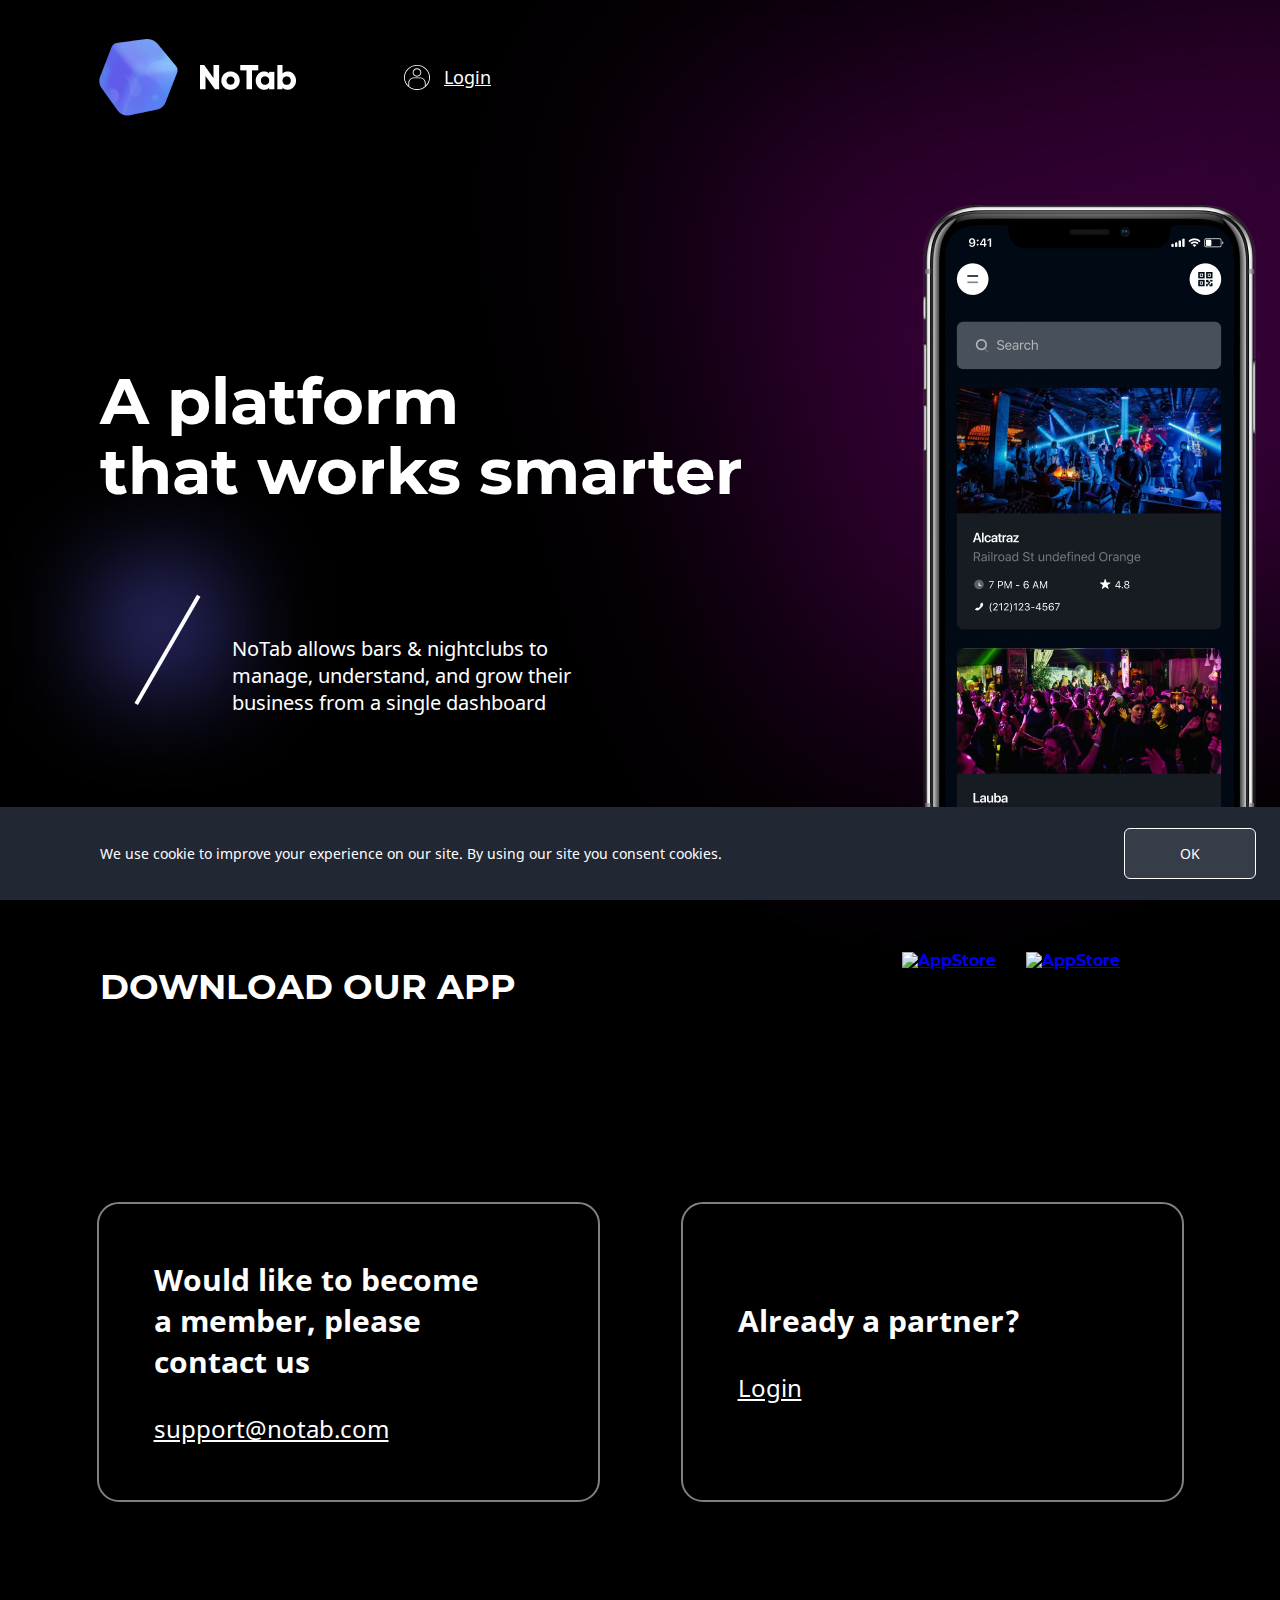
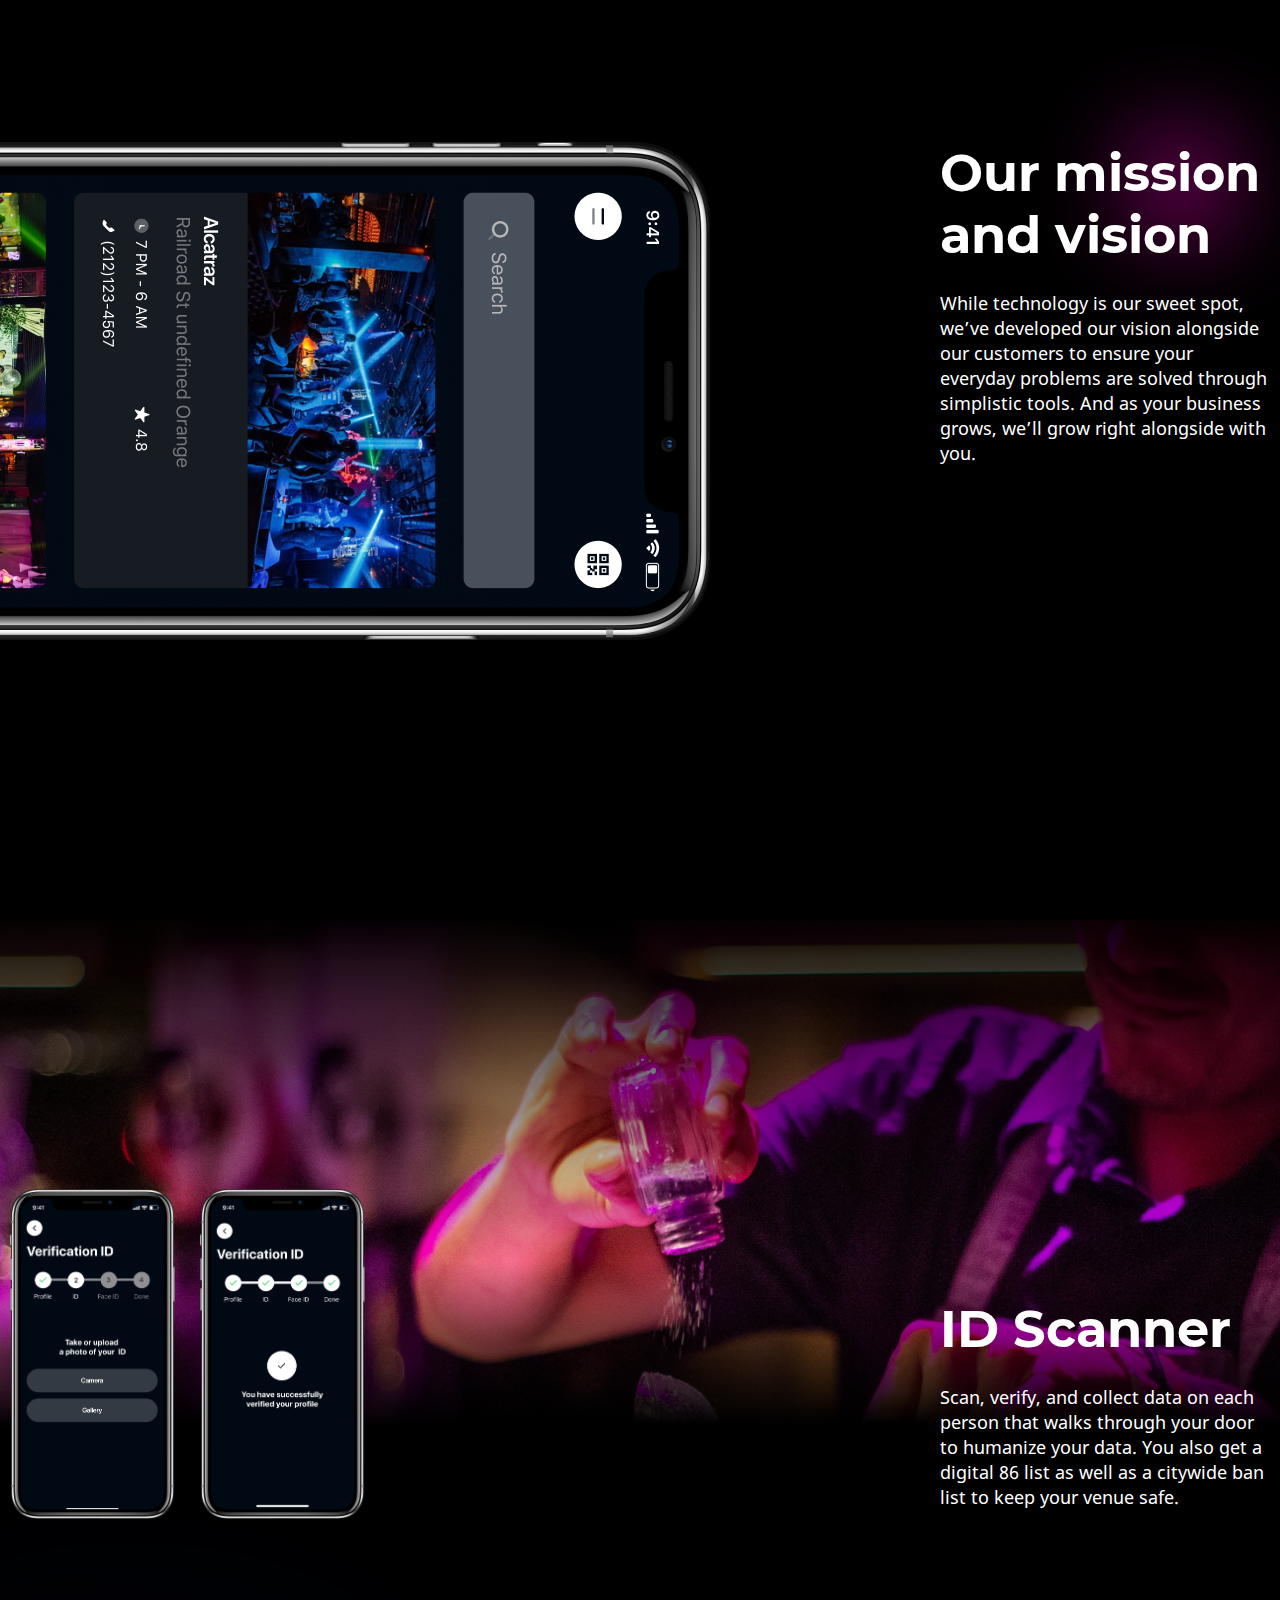
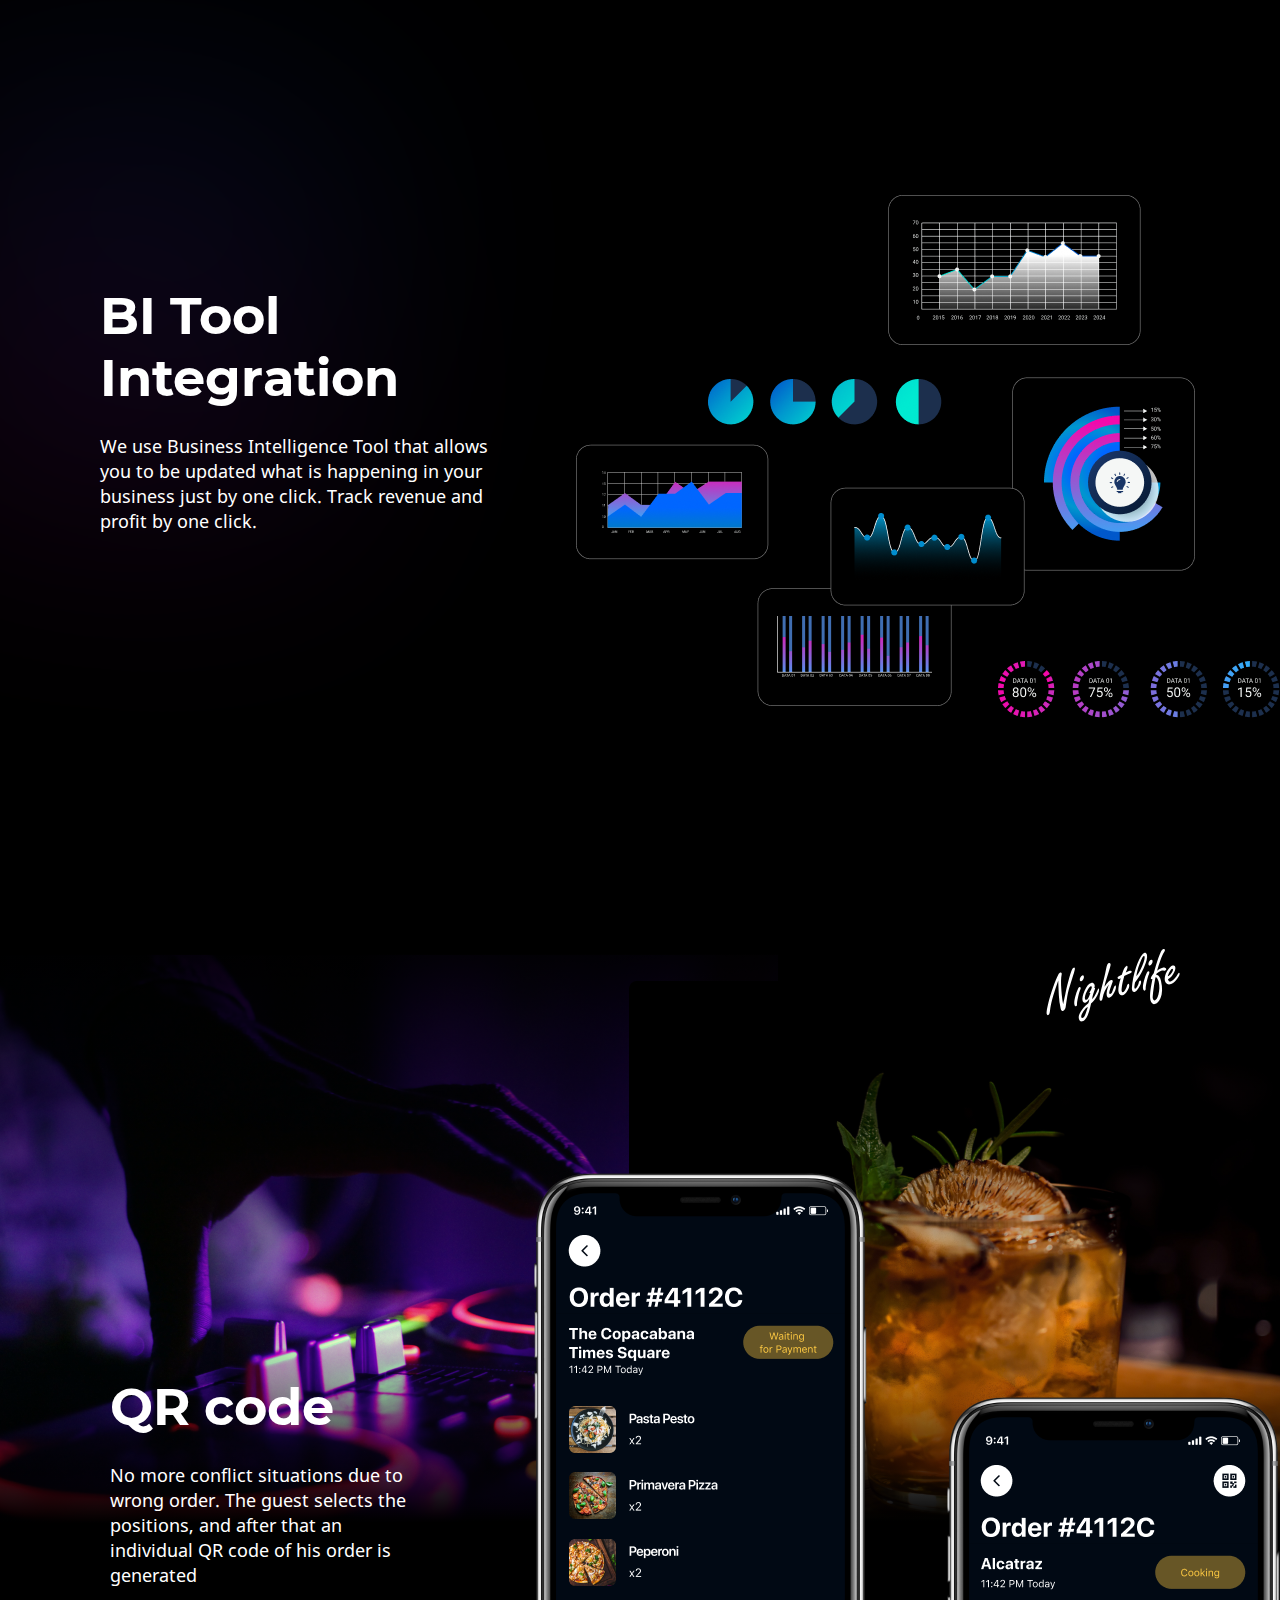
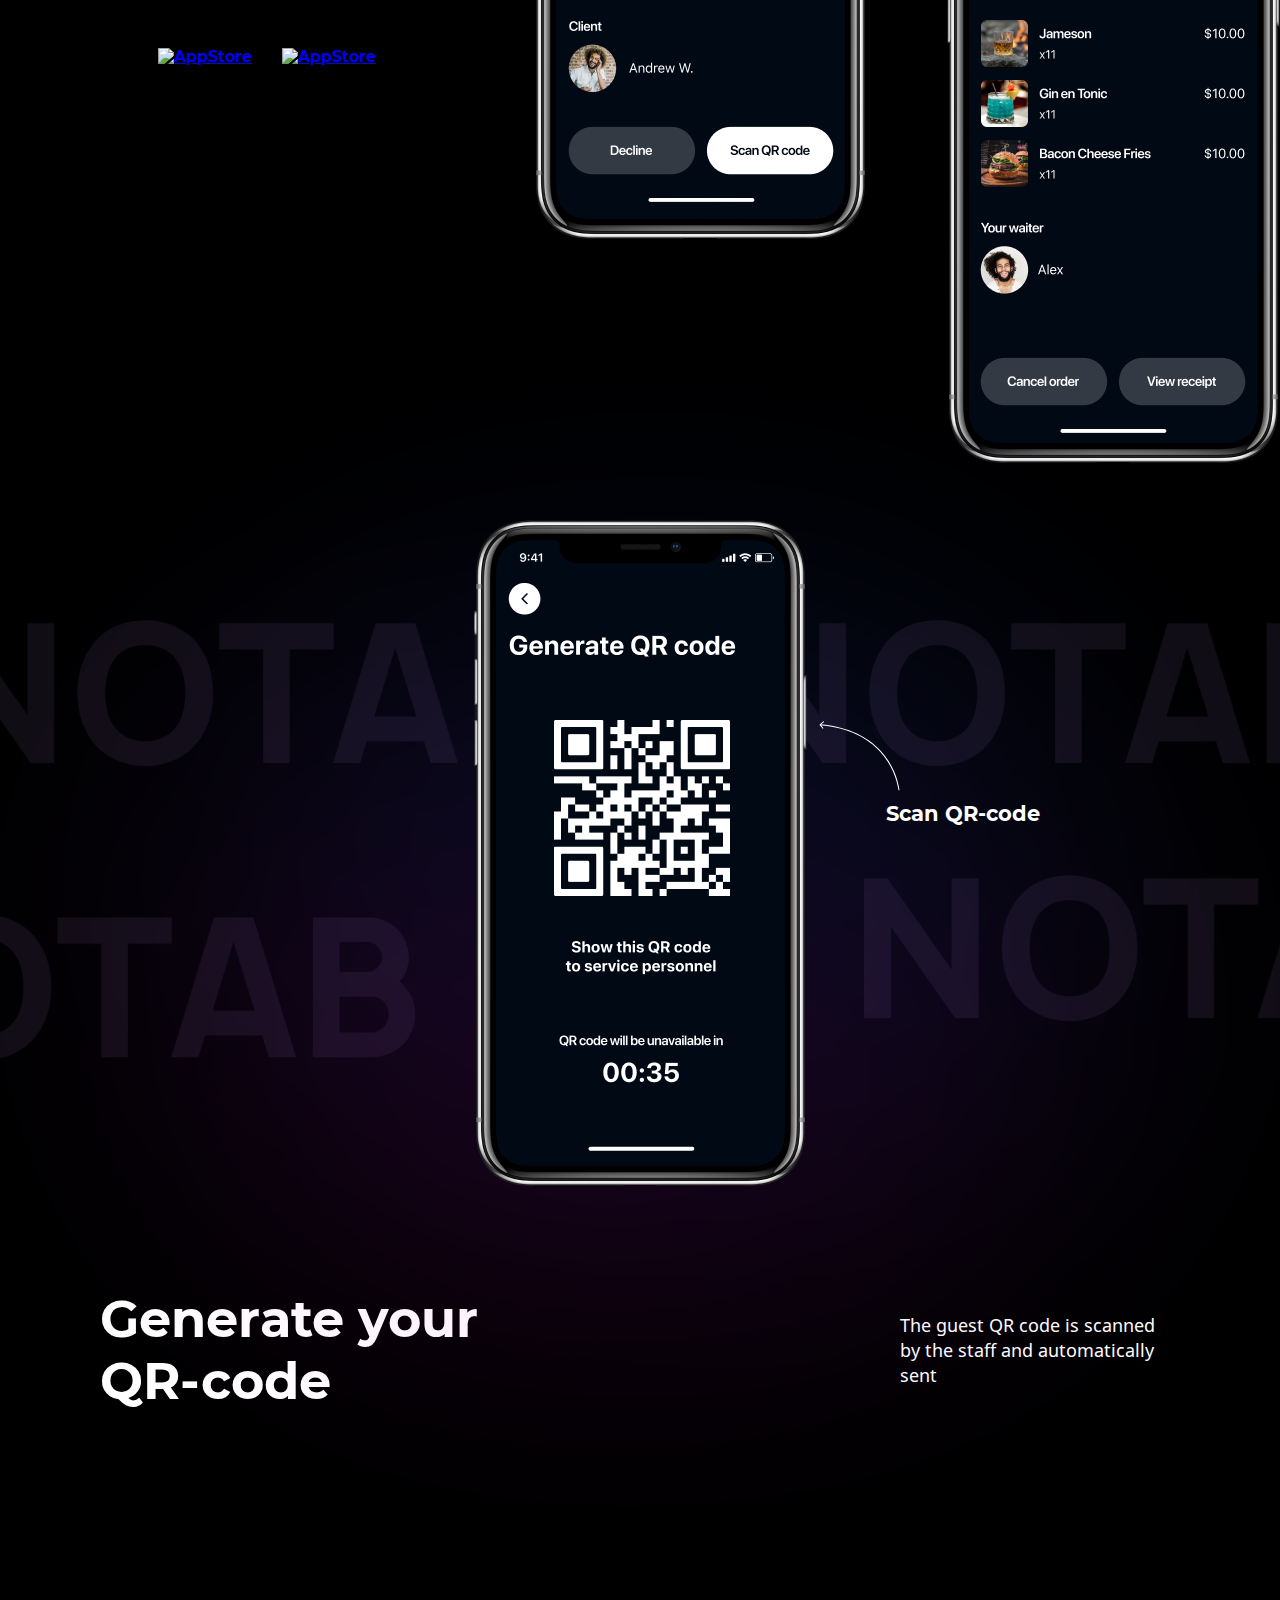
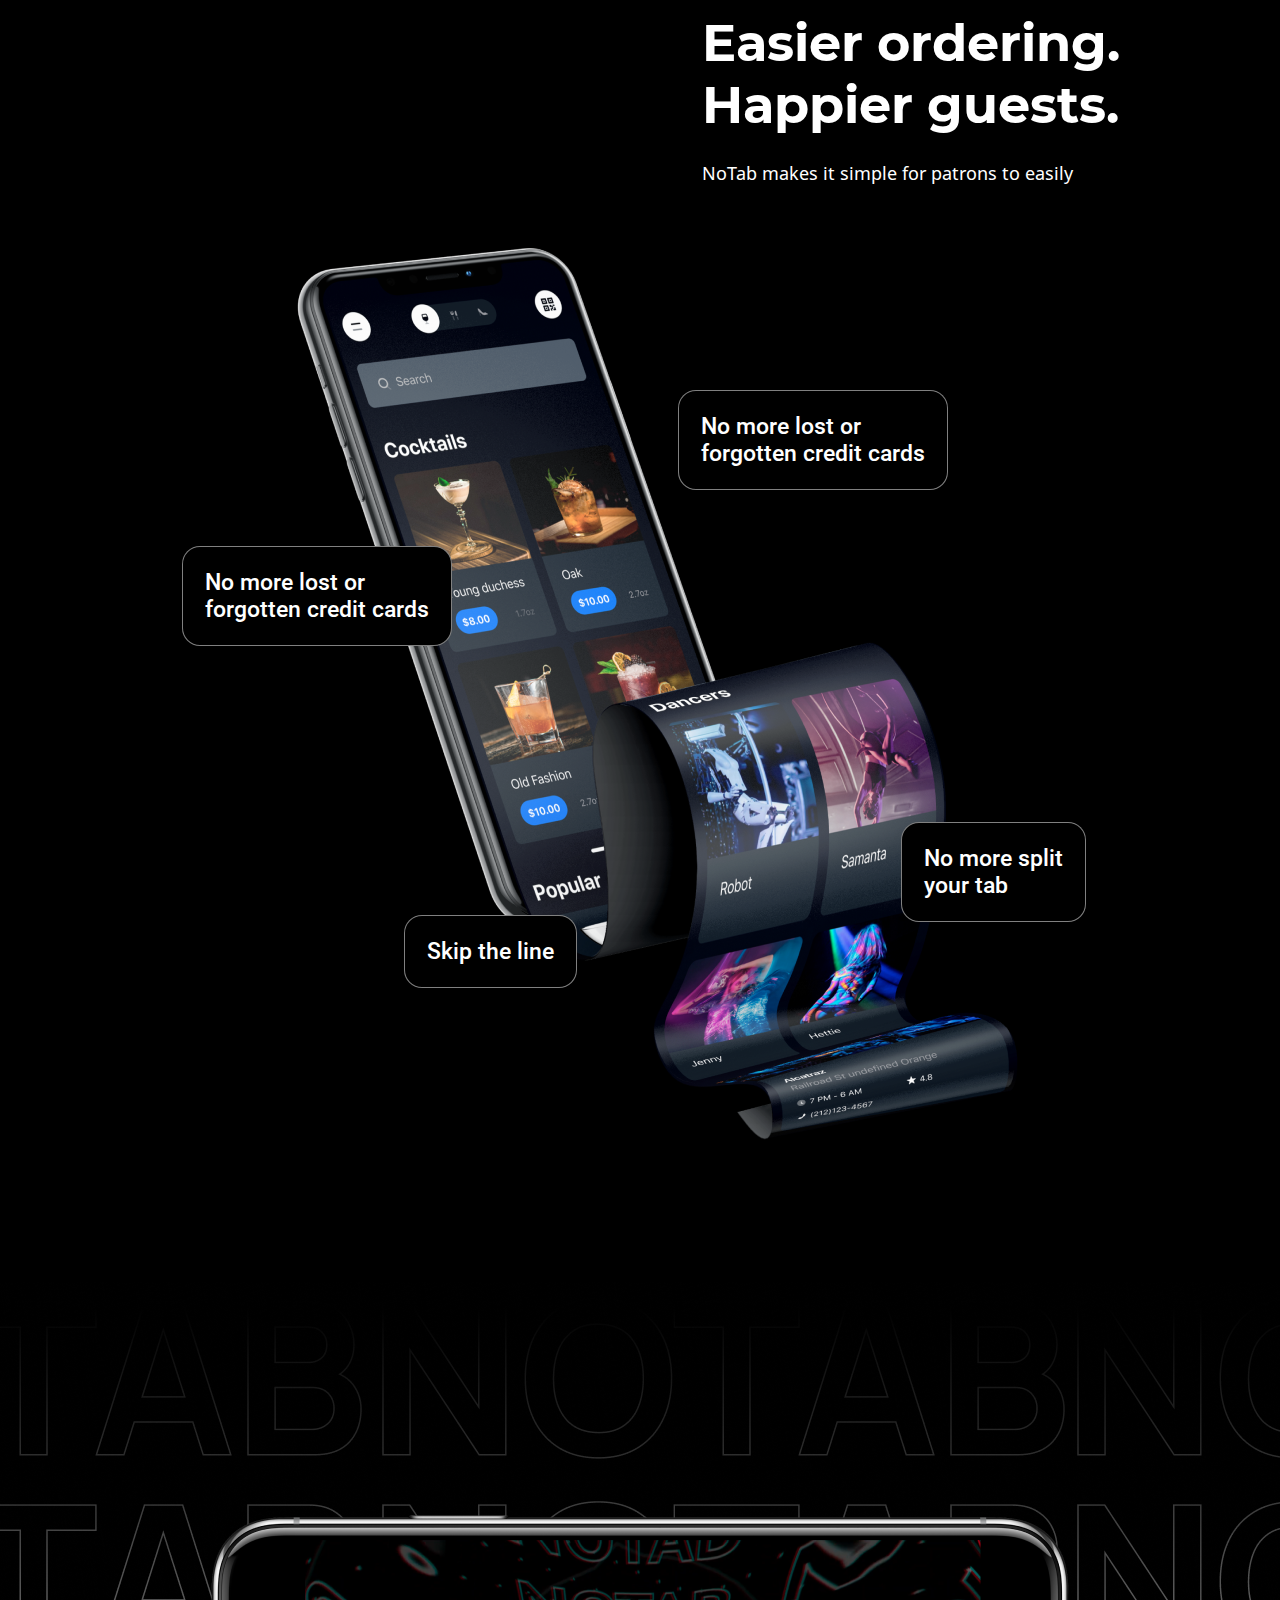
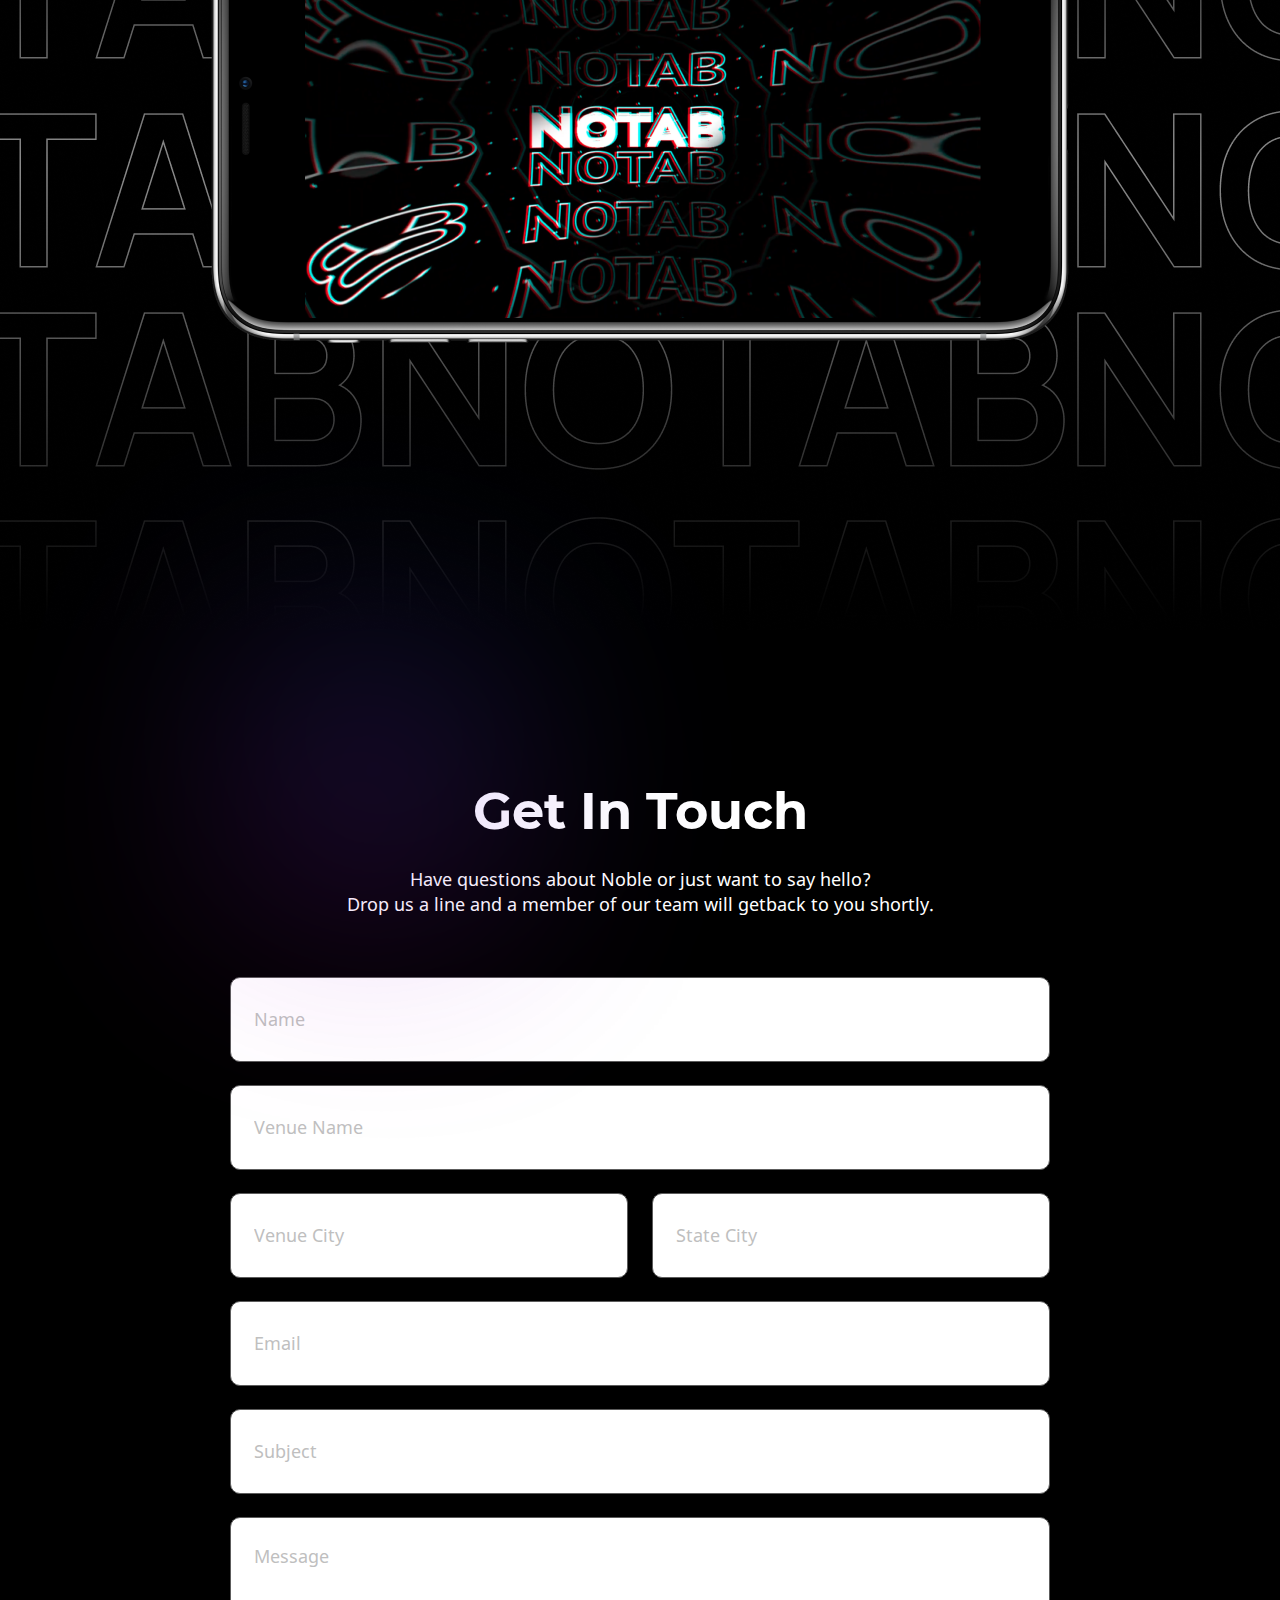
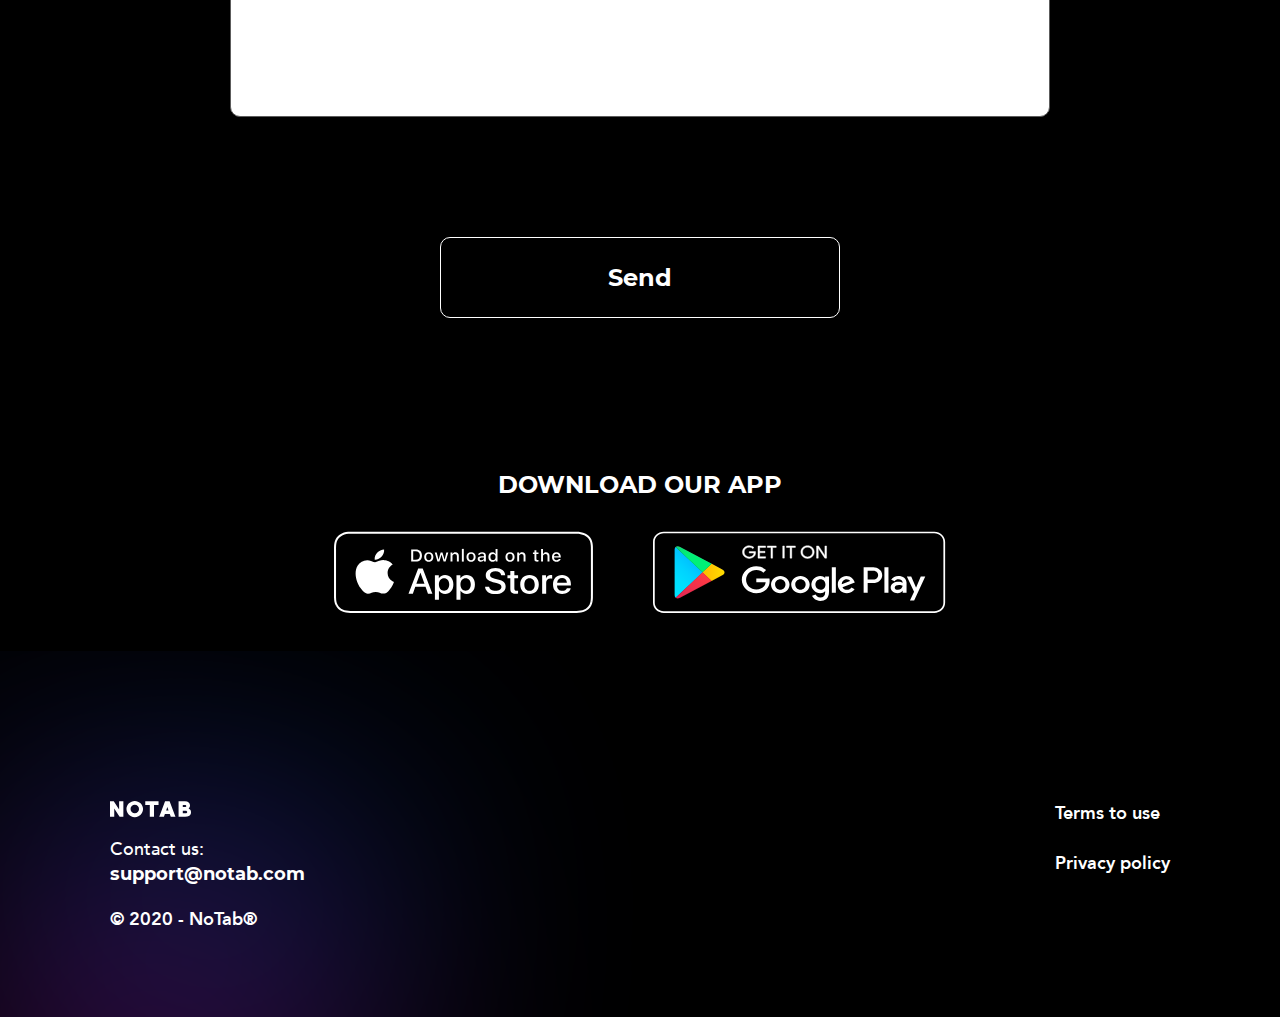
==== commit af139e93: "Add files via upload" ====
--- a/index.html
+++ b/index.html
@@ -5,31 +5,31 @@
     <meta http-equiv="X-UA-Compatible" content="IE=edge">
     <meta name="viewport" content="width=device-width, initial-scale=1.0">
     <title>NoTab</title>
-    <link type="image/x-icon" href="/source/image/FavIcon.png" rel="icon">
-    <link rel="stylesheet" type="text/css" href="/source/css/normalize.css">
-    <link rel="stylesheet" type="text/css" href="/source/css/fonts.css">
-    <link rel="stylesheet" type="text/css" href="/source/css/page.css">
-    <link rel="stylesheet" type="text/css" href="/source/css/header.css">
-    <link rel="stylesheet" type="text/css" href="/source/css/presentation.css">
-    <link rel="stylesheet" type="text/css" href="/source/css/download.css">
-    <link rel="stylesheet" type="text/css" href="/source/css/cookie.css">
-    <link rel="stylesheet" type="text/css" href="/source/css/join.css">
-    <link rel="stylesheet" type="text/css" href="/source/css/mission.css">
-    <link rel="stylesheet" type="text/css" href="/source/css/scanner.css">
-    <link rel="stylesheet" type="text/css" href="/source/css/integration.css">
-    <link rel="stylesheet" type="text/css" href="/source/css/qrcode.css">
-    <link rel="stylesheet" type="text/css" href="/source/css/notab.css">
-    <link rel="stylesheet" type="text/css" href="/source/css/easing.css">
-    <link rel="stylesheet" type="text/css" href="/source/css/untouchable.css">
-    <link rel="stylesheet" type="text/css" href="/source/css/get.css">
-    <link rel="stylesheet" type="text/css" href="/source/css/application.css">
-    <link rel="stylesheet" type="text/css" href="/source/css/footer.css">
+    <link type="image/x-icon" href="./source/image/FavIcon.png" rel="icon">
+    <link rel="stylesheet" type="text/css" href="./source/css/normalize.css">
+    <link rel="stylesheet" type="text/css" href="./source/css/fonts.css">
+    <link rel="stylesheet" type="text/css" href="./source/css/page.css">
+    <link rel="stylesheet" type="text/css" href="./source/css/header.css">
+    <link rel="stylesheet" type="text/css" href="./source/css/presentation.css">
+    <link rel="stylesheet" type="text/css" href="./source/css/download.css">
+    <link rel="stylesheet" type="text/css" href="./source/css/cookie.css">
+    <link rel="stylesheet" type="text/css" href="./source/css/join.css">
+    <link rel="stylesheet" type="text/css" href="./source/css/mission.css">
+    <link rel="stylesheet" type="text/css" href="./source/css/scanner.css">
+    <link rel="stylesheet" type="text/css" href="./source/css/integration.css">
+    <link rel="stylesheet" type="text/css" href="./source/css/qrcode.css">
+    <link rel="stylesheet" type="text/css" href="./source/css/notab.css">
+    <link rel="stylesheet" type="text/css" href="./source/css/easing.css">
+    <link rel="stylesheet" type="text/css" href="./source/css/untouchable.css">
+    <link rel="stylesheet" type="text/css" href="./source/css/get.css">
+    <link rel="stylesheet" type="text/css" href="./source/css/application.css">
+    <link rel="stylesheet" type="text/css" href="./source/css/footer.css">
 </head>
 <body>
     <header>
         <a class="header-logo" href="/">
-            <img src="/source/image/Logo.png" alt="Logo">
-            <img src="/source/image/NoTab.png" alt="Logo Name">
+            <img src="./source/image/Logo.png" alt="Logo">
+            <img src="./source/image/NoTab.png" alt="Logo Name">
             <span style="display: none;">notab</span>
         </a>
         <div class="header-login">
@@ -54,7 +54,7 @@
                 </div>
             </div>
             <div class="presentation-right">
-                <img src="/source/image/presentationTel.png" alt="presentation Phone">
+                <img src="./source/image/presentationTel.png" alt="presentation Phone">
             </div>
         </div>
         <div class="download">
@@ -63,10 +63,10 @@
             </div>
             <div class="download-container">
                 <a href="https://play.google.com/store/apps/details?id=info.vetna.app" target="_blank">
-                    <img src="/source/image/AppStore.png" alt="AppStore">
+                    <img src="./source/image/AppStore.svg" alt="AppStore">
                 </a>
                 <a href="https://apps.apple.com/ruapp%D0%B2%D0%B5%D1%82%D0%BD%D0%B0-%D1%82%D0%BE%D0%B2%D0%B0%D1%80%D1%8B-%D0%B4%D0%BB%D1%8F-%D0%B6%D0%B8%D0%B2%D0%BE%D1%82%D0%BD%D1%8B%D1%85/id1486326793" target="_blank">
-                    <img src="/source/image/PlayMarket.png" alt="AppStore">
+                    <img src="./source/image/PlayMarket.svg" alt="AppStore">
                 </a>
             </div>
         </div>
@@ -90,7 +90,7 @@
             </div>
         </div>
         <div class="mission">
-            <img src="/source/image/missionPhone.png" alt="mission phone">
+            <img src="./source/image/missionPhone.png" alt="mission phone">
             <div class="mission-title">
                 Our mission and vision
                 <span>
@@ -106,8 +106,8 @@
                     Scan, verify, and collect data on each person that walks through your door to humanize your data. You also get a digital 86 list as well as a citywide ban list to keep your venue safe.
                 </span>
             </div>
-            <img class="scanner-image__one" src="/source/image/scannerPhoneOne.png" alt="scanner phone one">
-            <img class="scanner-image__two" src="/source/image/scannerPhoneTwo.png" alt="scanner phone two">
+            <img class="scanner-image__one" src="./source/image/scannerPhoneOne.png" alt="scanner phone one">
+            <img class="scanner-image__two" src="./source/image/scannerPhoneTwo.png" alt="scanner phone two">
         </div>
         <div class="integration">
             <div class="integration-title">
@@ -116,7 +116,7 @@
                     We use Business Intelligence Tool that allows you to be updated what is happening in your business just by one click. Track revenue and profit by one click.
                 </span>
             </div>
-            <img class="integration-container-image" src="/source/image/integration.png" alt="integration">
+            <img class="integration-container-image" src="./source/image/integration.png" alt="integration">
         </div>
         <div class="qrcode">
             <div class="qrcode-background-left"></div>
@@ -142,23 +142,23 @@
                     </div>
                     <div class="qrcode-container__information-app">
                         <a href="https://play.google.com/store/apps/details?id=info.vetna.app" target="_blank">
-                            <img src="/source/image/AppStore.png" alt="AppStore">
+                            <img src="./source/image/AppStore.svg" alt="AppStore">
                         </a>
                         <a href="https://apps.apple.com/ruapp%D0%B2%D0%B5%D1%82%D0%BD%D0%B0-%D1%82%D0%BE%D0%B2%D0%B0%D1%80%D1%8B-%D0%B4%D0%BB%D1%8F-%D0%B6%D0%B8%D0%B2%D0%BE%D1%82%D0%BD%D1%8B%D1%85/id1486326793" target="_blank">
-                            <img src="/source/image/PlayMarket.png" alt="AppStore">
+                            <img src="./source/image/PlayMarket.svg" alt="AppStore">
                         </a>
                     </div>
                 </div>
                 <div class="qrcode-container__phone">
-                    <img src="/source/image/qrcodePhoneOne.png" alt="qr code phone one">
-                    <img src="/source/image/qrcodePhoneTwo.png" alt="qr code phone two">
+                    <img src="./source/image/qrcodePhoneOne.png" alt="qr code phone one">
+                    <img src="./source/image/qrcodePhoneTwo.png" alt="qr code phone two">
                 </div>
             </div>
         </div>
         <div class="notab">
             <div class="notab-phone">
                 <div class="notab-phone__background"></div>
-                <img src="/source/image/notabPhone.png" alt="notab phone">
+                <img src="./source/image/notabPhone.png" alt="notab phone">
                 <svg class="notab-phone__arrow" width="81" height="70" viewBox="0 0 81 70" fill="none" xmlns="http://www.w3.org/2000/svg">
                     <path d="M0.632181 4.08355C0.454104 3.87249 0.480838 3.55704 0.691895 3.37897L4.1312 0.477039C4.34225 0.298961 4.6577 0.325694 4.83578 0.536747C5.01385 0.7478 4.98712 1.06325 4.77607 1.24133L1.71891 3.82082L4.2984 6.87798C4.47648 7.08903 4.44974 7.40448 4.23869 7.58256C4.02764 7.76064 3.71219 7.73391 3.53411 7.52285L0.632181 4.08355ZM79.5196 69.3236C78.0304 58.6552 73.064 43.633 61.1464 30.6611C49.2381 17.6993 30.3581 6.74959 0.972106 4.25932L1.05655 3.2629C30.6708 5.77251 49.7909 16.8229 61.8828 29.9845C73.9653 43.136 78.999 58.3606 80.51 69.1854L79.5196 69.3236Z" fill="white"/>
                 </svg>
@@ -201,12 +201,12 @@
                     No more split<br>
                     your tab
                 </div>
-                <img src="/source/image/easingPhone.png" alt="easing phone">
+                <img src="./source/image/easingPhone.png" alt="easing phone">
             </div>
         </div>
         <div class="untouchable">
             <div class="untouchable-background"></div>
-            <img src="/source/image/untouchablePhone.png" alt="untouchable phone">
+            <img src="./source/image/untouchablePhone.png" alt="untouchable phone">
         </div>
         <div class="get">
             <div class="get-title">
@@ -358,6 +358,6 @@
             OK
         </div> 
     </div>
-    <script src="/source/js/script.js"></script>
+    <script src="./source/js/script.js"></script>
 </body>
 </html>